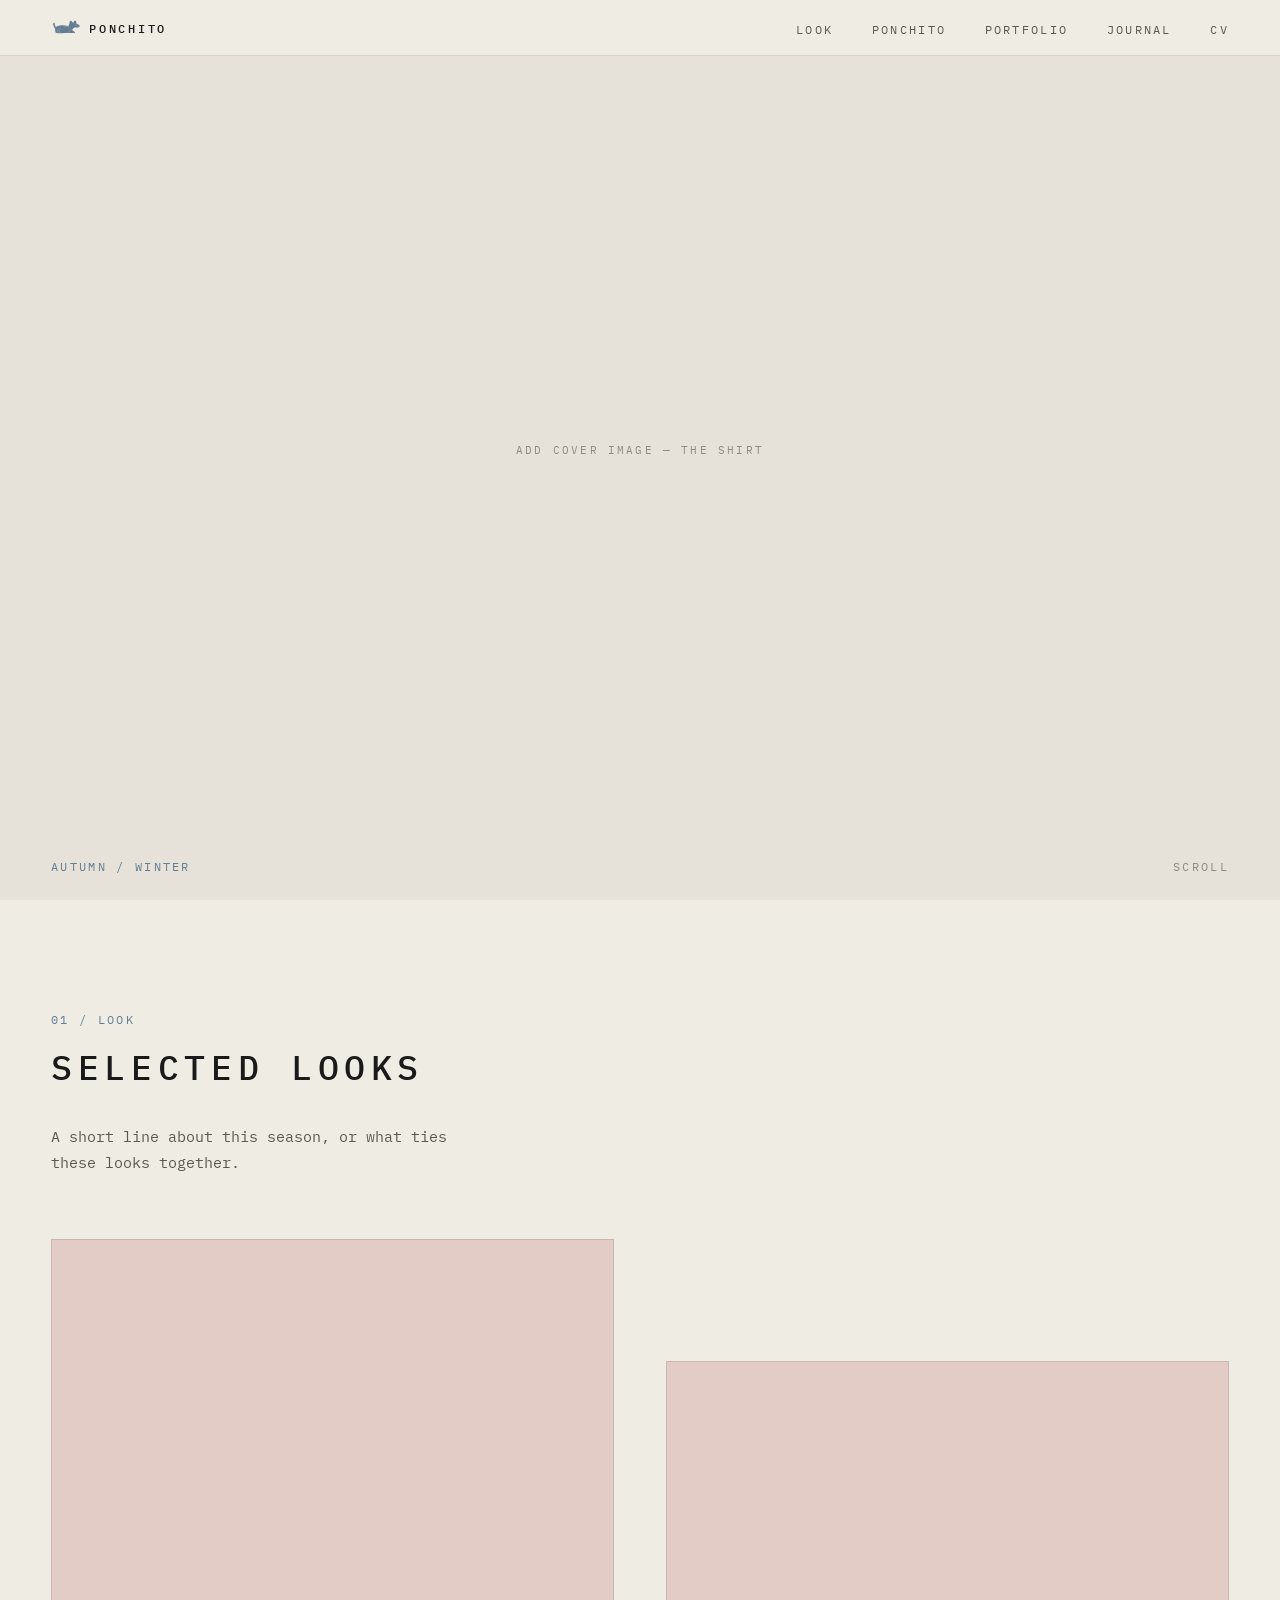
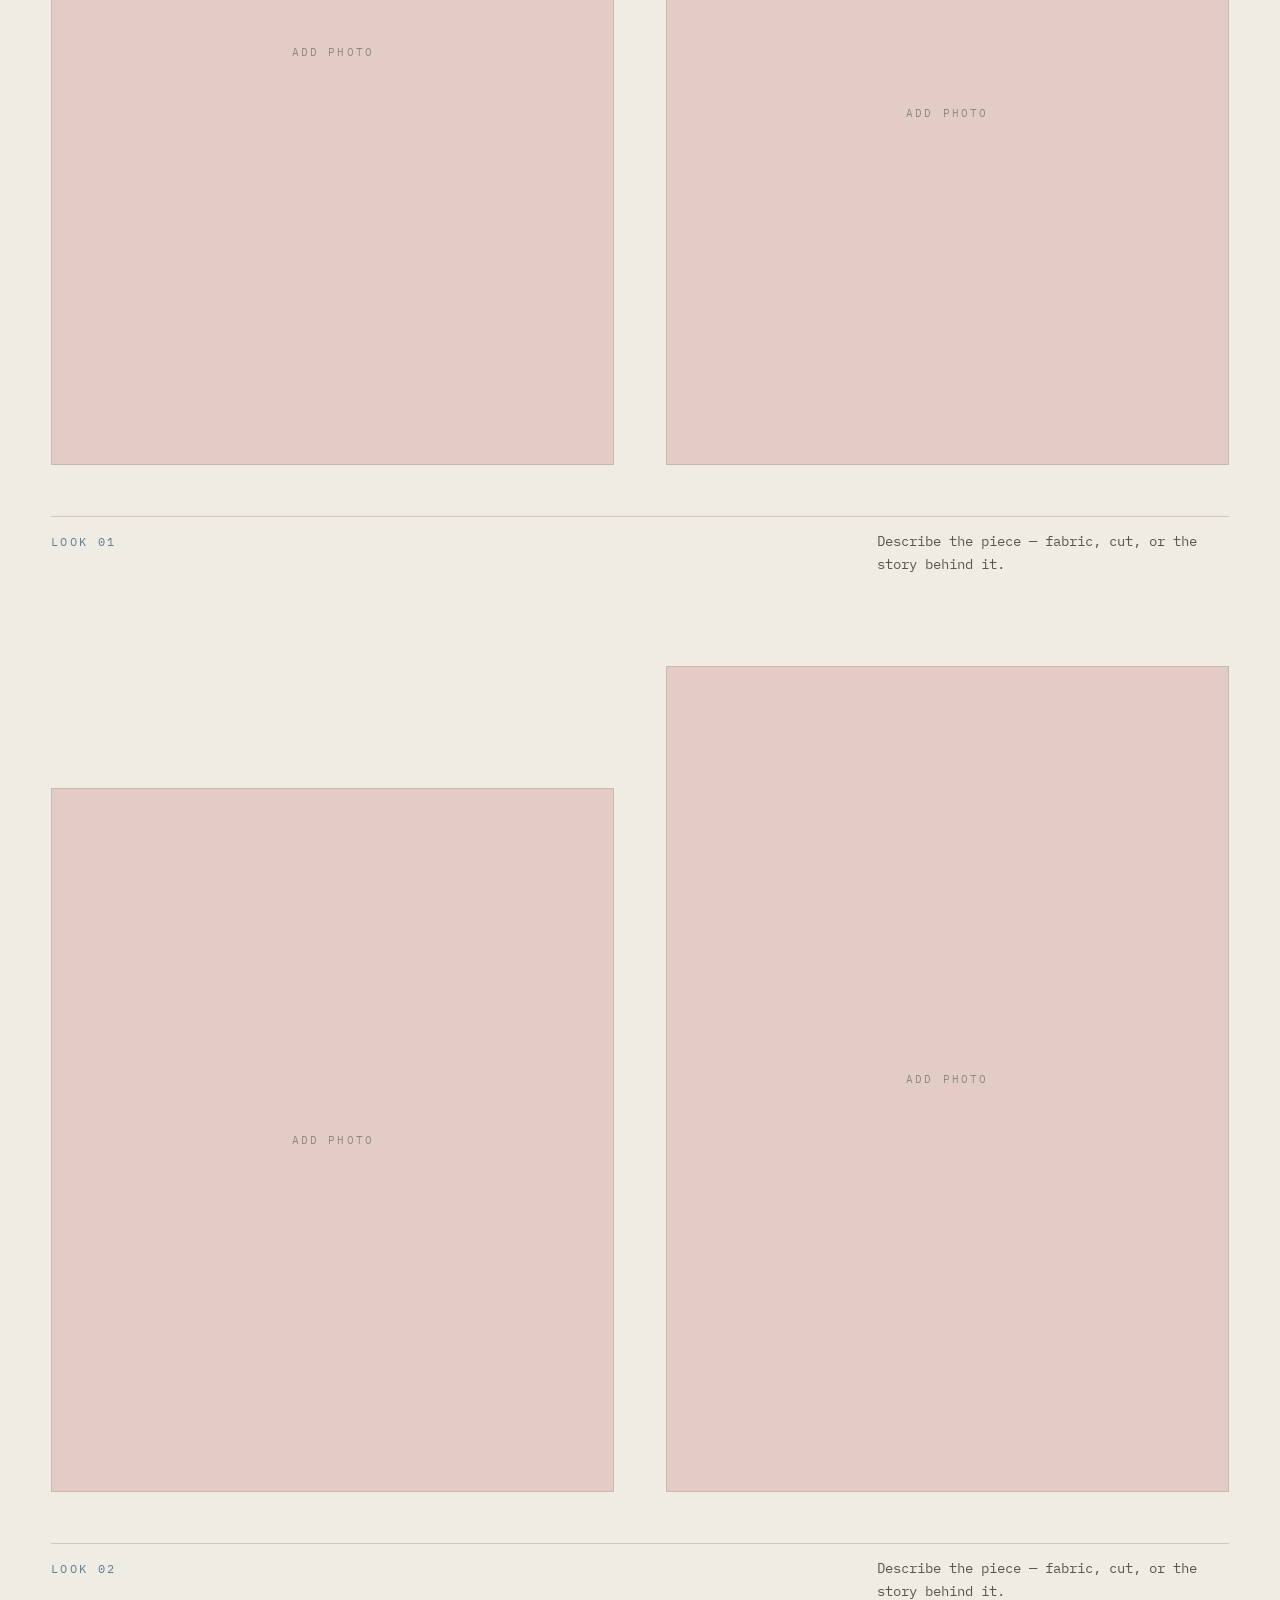
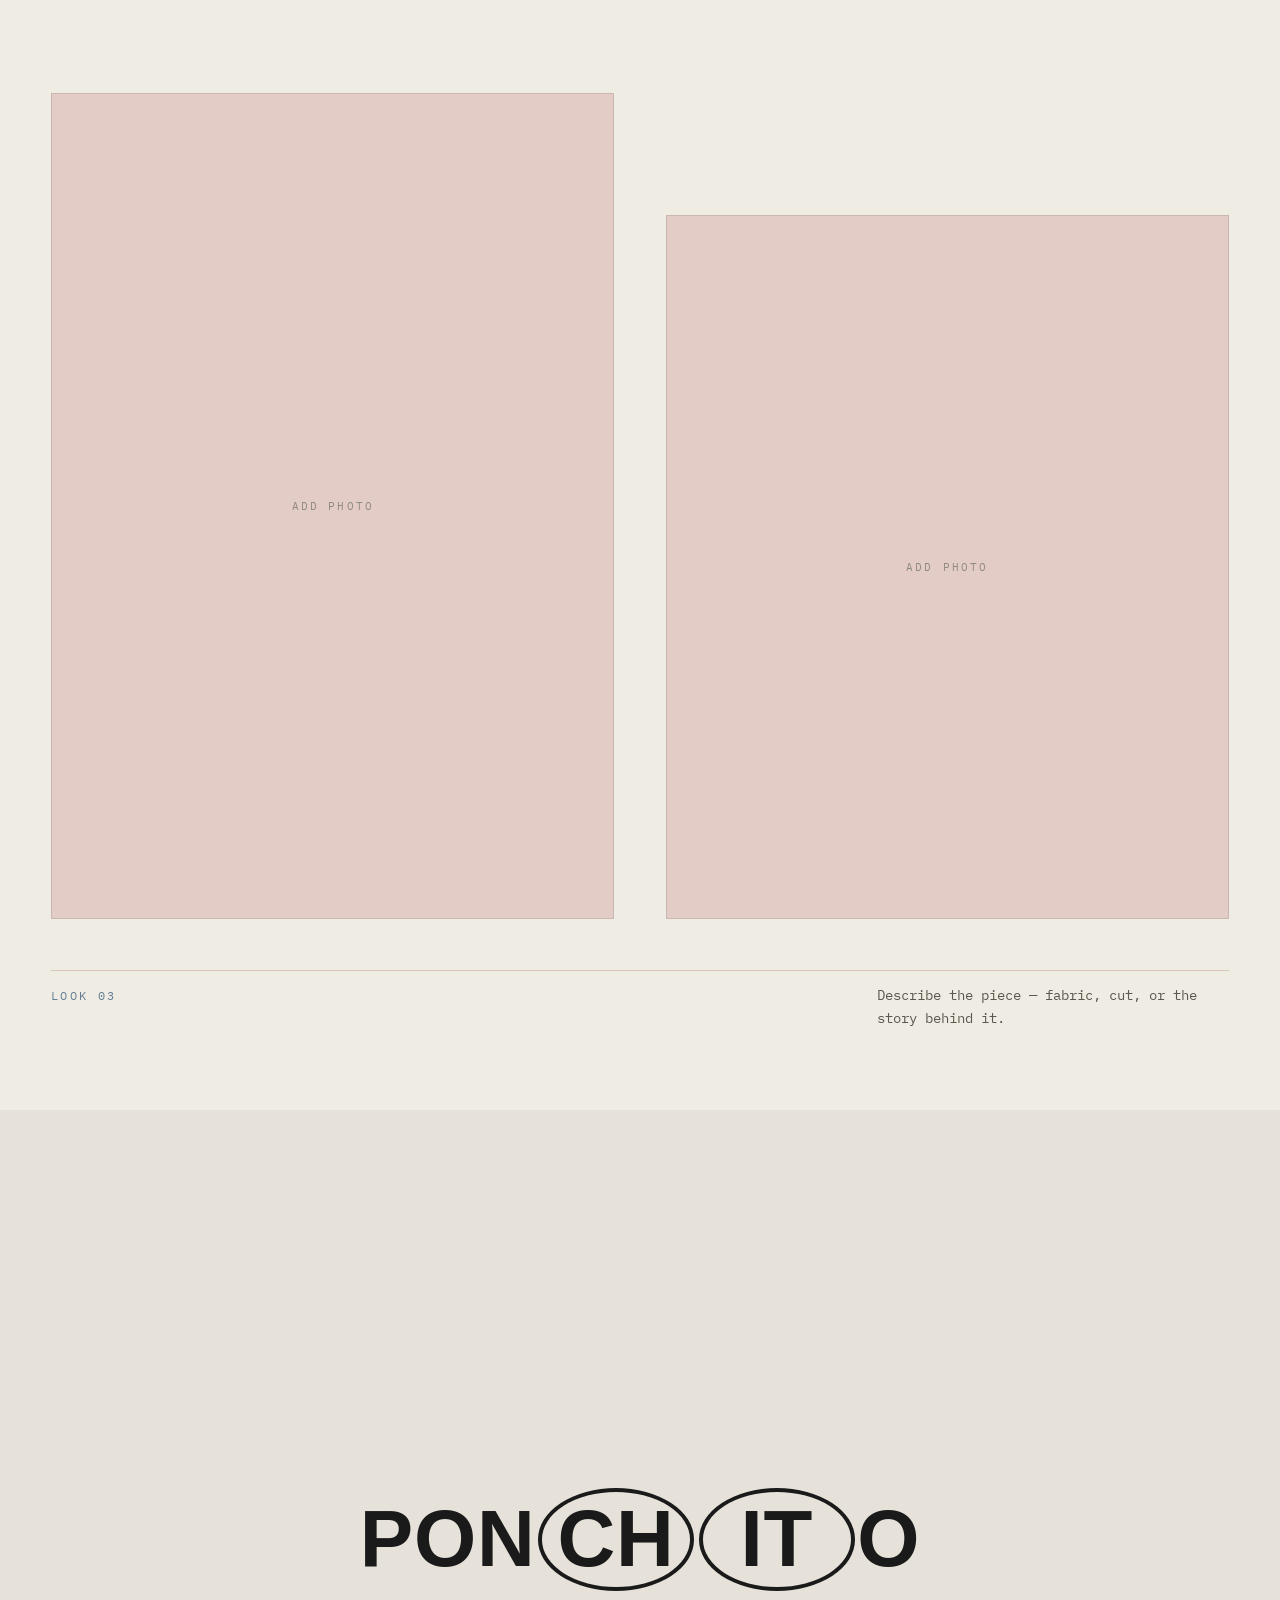
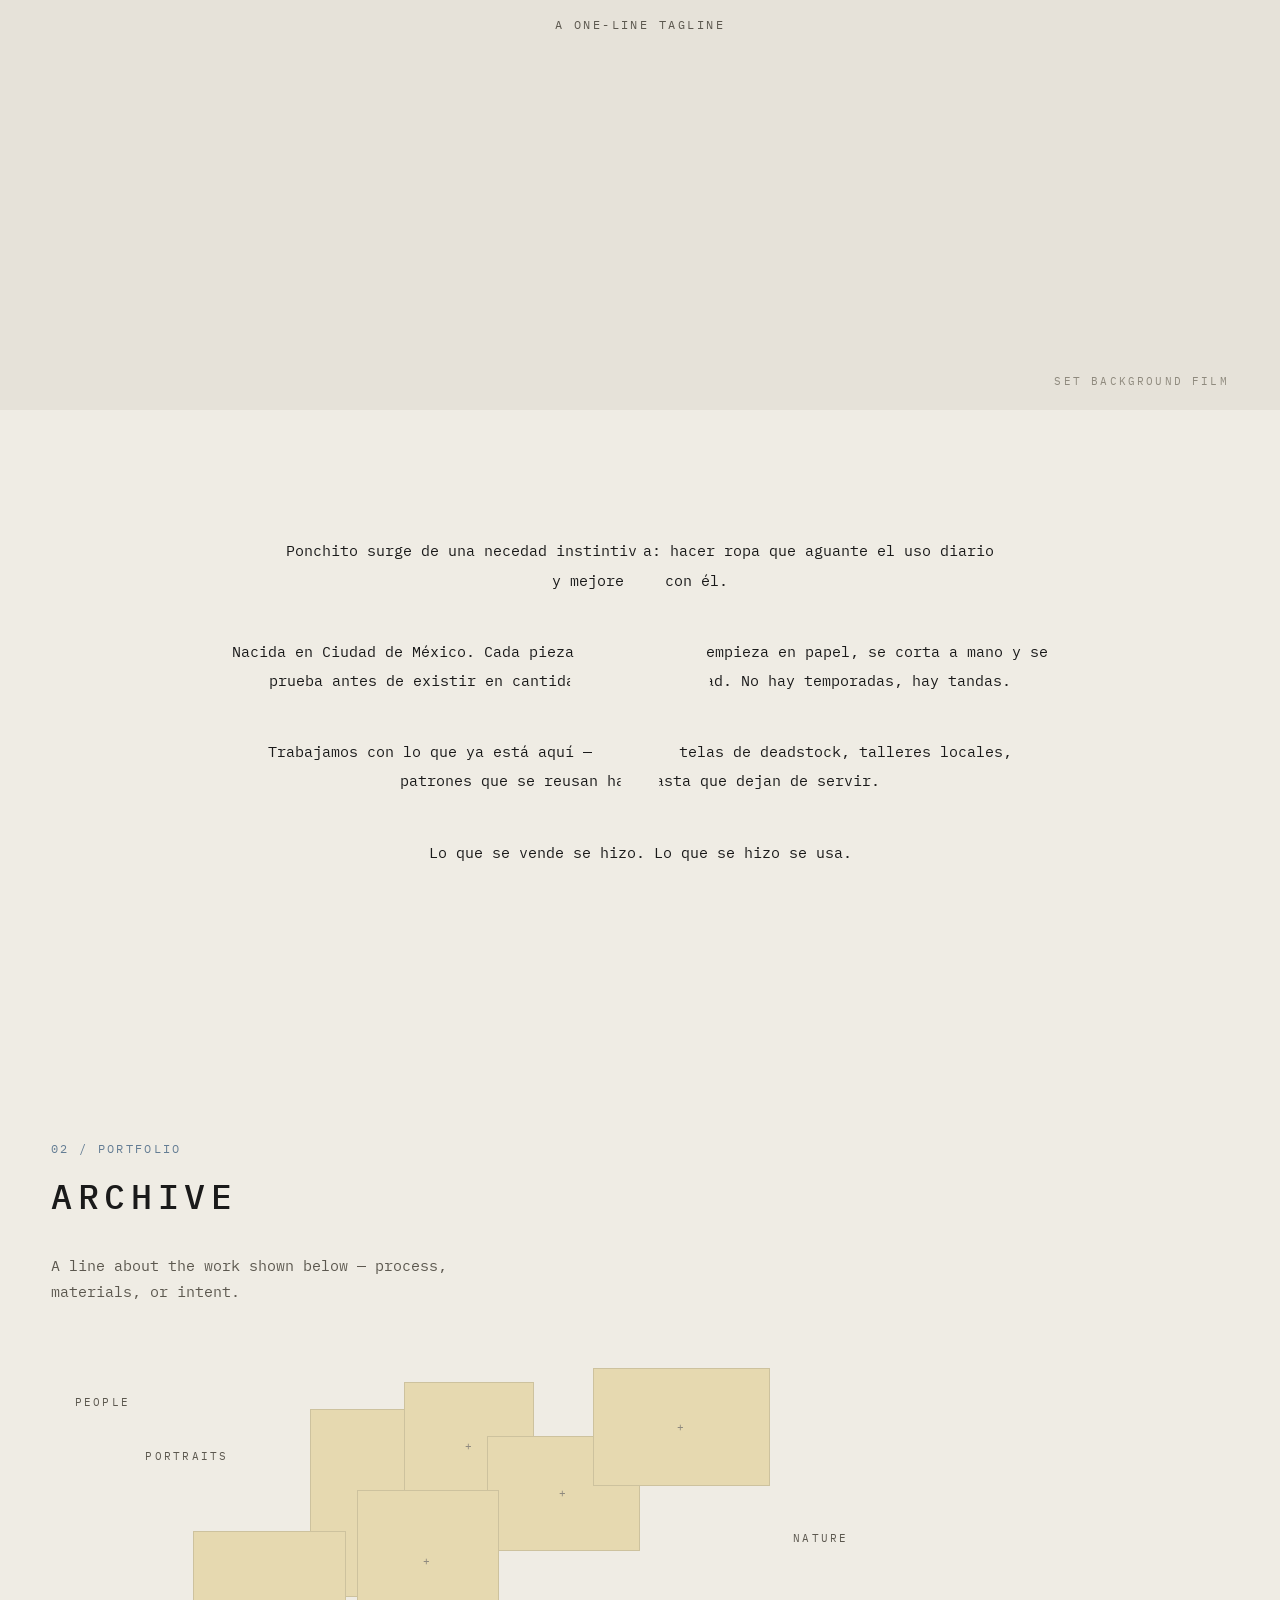
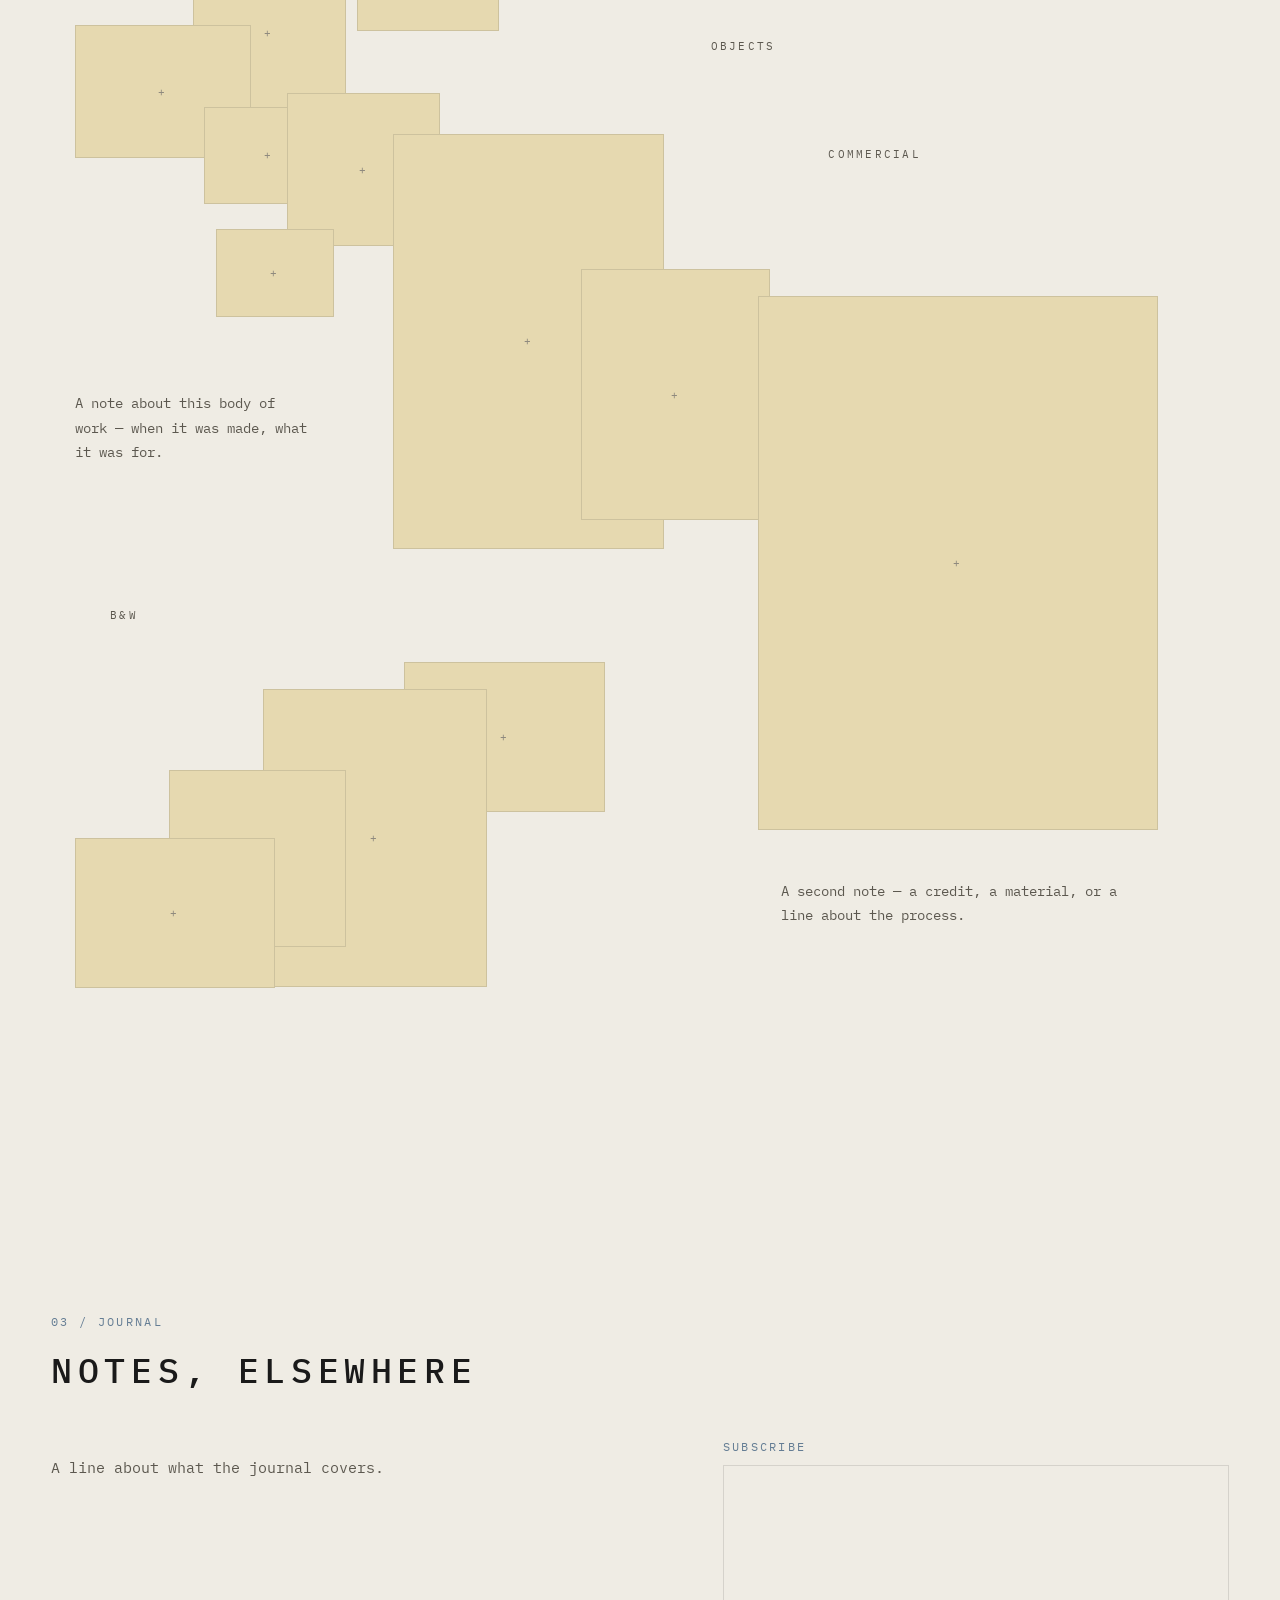
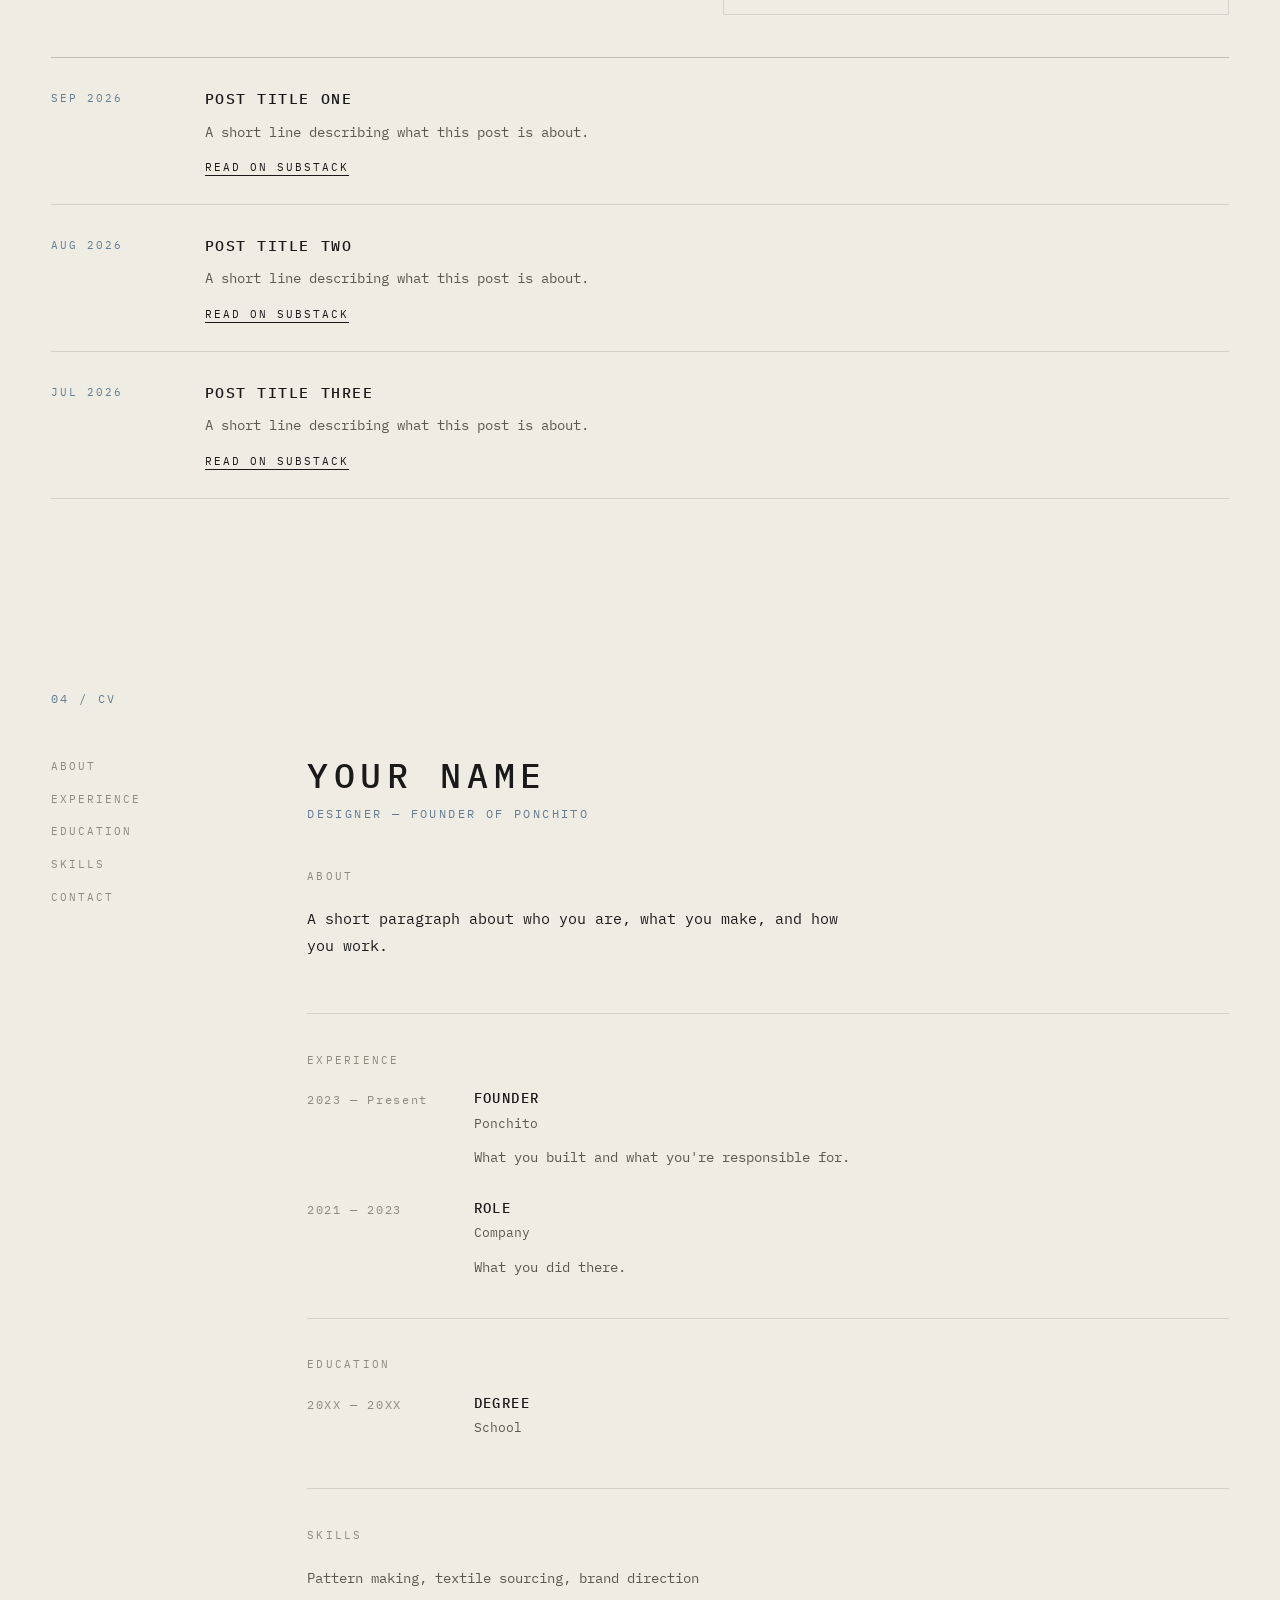
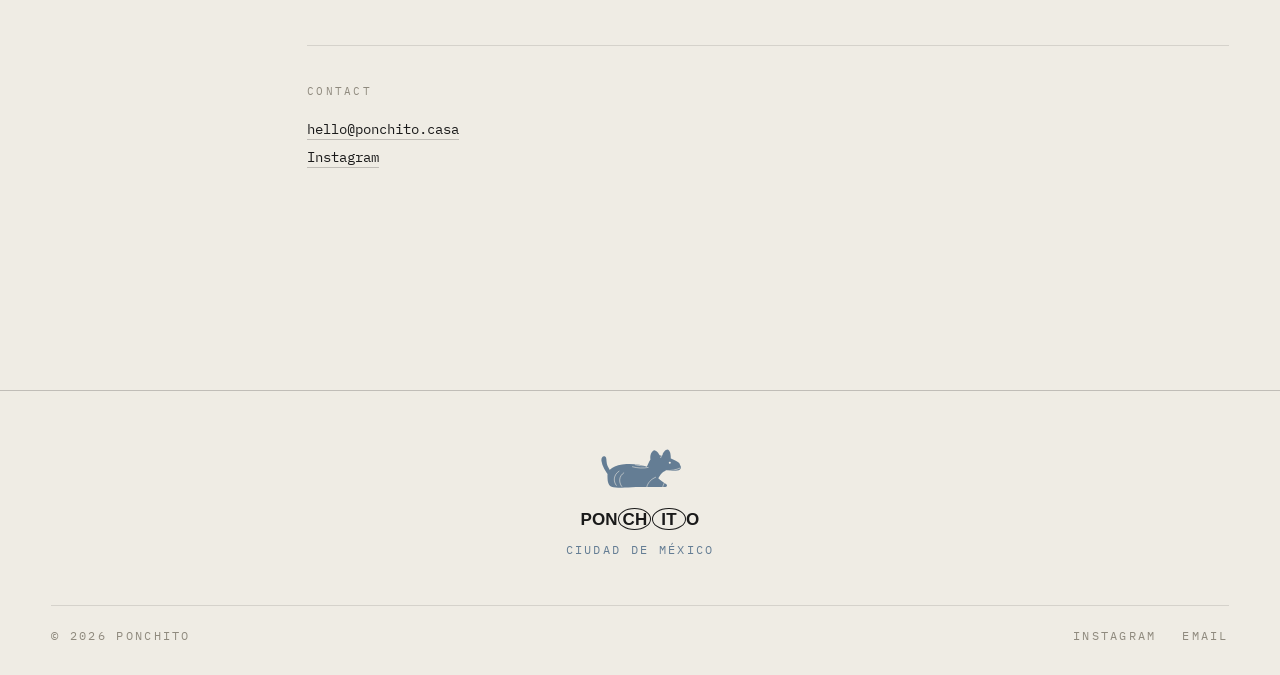
==== index.html @ 51a7e470 "Add files via upload" ====
<!DOCTYPE html>
<html lang="en">
<head>
<meta charset="UTF-8">
<meta name="viewport" content="width=device-width, initial-scale=1.0">
<title>Ponchito — Your Name</title>
<meta name="description" content="Ponchito — fashion, portfolio and journal.">
<link rel="preconnect" href="https://fonts.googleapis.com">
<link rel="preconnect" href="https://fonts.gstatic.com" crossorigin>
<link href="https://fonts.googleapis.com/css2?family=IBM+Plex+Mono:wght@300;400;500&display=swap" rel="stylesheet">

<style>
  /* ============ TOKENS ============ */
  :root{
    --paper:#efece4;          /* off-white card stock */
    --ink:#1a1a1a;            /* letterpress black */
    --ink-mid:#5c584f;
    --ink-faint:#8f8a7e;
    --blue:#647d94;           /* greyish pale blue — carries all small type */
    --pink:#e3ccc6;           /* pale pink accent */
    --yellow:#e6d9b0;         /* pale yellow accent */
    --rule:rgba(26,26,26,0.22);
    --rule-faint:rgba(26,26,26,0.12);
    --gutter:clamp(1.25rem,4vw,3.5rem);
  }

  *{box-sizing:border-box;}
  html{scroll-behavior:smooth;}
  body{
    margin:0;
    background:var(--paper);
    color:var(--ink);
    font-family:"IBM Plex Mono",ui-monospace,"Courier New",monospace;
    font-weight:400;
    -webkit-font-smoothing:antialiased;
  }
  img{max-width:100%;display:block;}
  a{color:inherit;text-decoration:none;}
  button{font-family:inherit;font-size:inherit;background:none;border:none;color:inherit;cursor:pointer;padding:0;}
  input,iframe{font-family:inherit;}
  ::selection{background:var(--ink);color:var(--paper);}
  :focus-visible{outline:1px solid var(--blue);outline-offset:3px;}

  /* ============ TYPE ============
     Modelled on the letterpress card: uppercase, wide-tracked,
     even stroke. Body copy drops the tracking to stay readable. */
  .display-xl{
    font-size:clamp(2rem,7.5vw,5.5rem);
    font-weight:500;
    line-height:1.05;
    letter-spacing:0.14em;
    text-transform:uppercase;
    margin:0;
  }
  .display-md{
    font-size:clamp(1.35rem,3.2vw,2.2rem);
    font-weight:500;
    line-height:1.2;
    letter-spacing:0.16em;
    text-transform:uppercase;
    margin:0;
  }
  .lede{
    font-size:0.95rem;
    font-weight:400;
    line-height:1.75;
    color:var(--ink-mid);
    max-width:46ch;
  }
  .body-copy{
    font-size:0.95rem;
    font-weight:400;
    line-height:1.8;
    max-width:62ch;
  }
  .meta{
    font-size:0.72rem;
    font-weight:400;
    letter-spacing:0.2em;
    text-transform:uppercase;
    color:var(--blue);
  }
  .meta-ink{color:var(--ink-faint);}

  /* ============ SHELLS ============ */
  .wrap{padding:0 var(--gutter);}
  .section-head{
    padding:7rem 0 3rem;
    display:flex;
    flex-direction:column;
    gap:1.2rem;
  }
  .rule{height:1px;background:var(--rule);border:none;margin:0;}

  /* ============ NAV ============ */
  .nav{
    position:fixed;top:0;left:0;right:0;z-index:60;
    display:flex;align-items:center;justify-content:space-between;
    padding:1.1rem var(--gutter);
    background:var(--paper);
    border-bottom:1px solid var(--rule-faint);
  }
  .nav-mark{
    display:flex;align-items:center;gap:0.5rem;
    font-size:0.78rem;letter-spacing:0.22em;text-transform:uppercase;font-weight:500;
  }
  .nav-dog{
    width:30px;height:17px;
    color:var(--blue);
    flex:none;
  }
  .nav-links{
    display:flex;gap:clamp(1rem,3vw,2.6rem);
    list-style:none;margin:0;padding:0;
  }
  .nav-links a{
    font-size:0.72rem;letter-spacing:0.2em;text-transform:uppercase;color:var(--ink-mid);
  }
  .nav-links a:hover{color:var(--ink);}
  .nav-toggle{display:none;font-size:0.72rem;letter-spacing:0.2em;text-transform:uppercase;}

  @media (max-width:760px){
    .nav-links{
      position:fixed;inset:0;
      background:var(--paper);
      flex-direction:column;justify-content:center;align-items:flex-start;
      padding:0 var(--gutter);gap:1.8rem;
      display:none;
    }
    .nav-links.is-open{display:flex;}
    .nav-links a{font-size:1rem;}
    .nav-toggle{display:inline-block;position:relative;z-index:70;}
  }

  /* ============ UPLOAD SLOT ============ */
  .upload-slot{
    position:relative;
    background:#e6e2d9;
    background-size:cover;background-position:center;
    display:flex;align-items:center;justify-content:center;
    cursor:pointer;overflow:hidden;
    border:1px solid var(--rule-faint);
  }
  .upload-slot.has-image .upload-hint{display:none;}
  .upload-slot.has-image{border-color:transparent;}
  .upload-hint{
    font-size:0.68rem;letter-spacing:0.2em;text-transform:uppercase;
    color:var(--ink-faint);text-align:center;padding:1rem;
  }
  .upload-slot input[type=file]{display:none;}

  /* each section carries its own tint, so the page has colour
     before any photo is in, and keeps it in the rules after */
  .hero .upload-slot{background-color:#dde3e8;}
  #look .upload-slot{background-color:var(--pink);}
  #portfolio .upload-slot{background-color:var(--yellow);}
  #look .look-caption{border-top-color:#d8c3bd;}
  #ponchito{background-color:#dde3e8;}
  ::selection{background:var(--yellow);color:var(--ink);}

  /* ============ HERO ============ */
  .hero{
    height:100vh;min-height:540px;
    display:flex;align-items:flex-end;
    position:relative;
  }
  .hero .upload-slot{position:absolute;inset:0;border:none;background:#e6e2d9;}
  .hero-foot{
    position:relative;z-index:2;width:100%;
    display:flex;justify-content:space-between;align-items:baseline;
    padding:0 var(--gutter) 1.6rem;
  }

  /* ============ LOOK ============ */
  .look-list{display:flex;flex-direction:column;gap:clamp(3.5rem,7vw,6rem);}
  .look-row{display:grid;grid-template-columns:1fr 1fr;gap:var(--gutter);align-items:end;}
  .look-photo{aspect-ratio:4/5;}
  .look-photo.is-tall{aspect-ratio:3/4.4;}
  .look-caption{
    grid-column:1 / -1;
    display:flex;justify-content:space-between;align-items:baseline;gap:2rem;
    border-top:1px solid var(--rule);
    padding-top:0.8rem;
  }
  .look-caption .cap-text{
    font-size:0.85rem;color:var(--ink-mid);outline:none;max-width:44ch;line-height:1.7;
  }
  .look-caption .cap-text:focus{color:var(--ink);}
  @media (max-width:760px){ .look-row{grid-template-columns:1fr;} }

  /* ============ PONCHITO ============ */
  #ponchito{
    height:100vh;min-height:540px;
    display:flex;flex-direction:column;align-items:center;justify-content:center;
    overflow:hidden;position:relative;
    background:#e6e2d9;
  }
  .film{position:absolute;inset:0;}
  .film video{width:100%;height:100%;object-fit:cover;}

  /* Logo: both ovals share one fixed width so CH and IT match exactly. */
  .brand-mark{
    position:relative;z-index:2;
    display:flex;align-items:center;justify-content:center;
    color:var(--ink);
    font-family:"Helvetica Neue",Arial,sans-serif;
    font-weight:700;
    font-size:clamp(1.9rem,8vw,5rem);
    line-height:1;
  }
  .brand-mark .word{letter-spacing:0.01em;}
  .brand-mark .ring{
    width:1.95em;
    height:1.28em;
    border:0.055em solid currentColor;
    border-radius:50%;
    display:inline-flex;
    align-items:center;
    justify-content:center;
    margin:0 0.03em;
    letter-spacing:0.01em;
  }
  .brand-mark.on-film{color:#fff;}
  .brand-tagline{
    position:relative;z-index:2;margin-top:1.6rem;text-align:center;
  }
  .brand-tagline p{
    margin:0;font-size:0.78rem;letter-spacing:0.2em;text-transform:uppercase;
    color:var(--ink-mid);outline:none;
  }
  .brand-tagline.on-film p{color:rgba(255,255,255,0.85);}
  .film-upload{
    position:absolute;bottom:1.4rem;right:var(--gutter);z-index:3;
    font-size:0.68rem;letter-spacing:0.2em;text-transform:uppercase;
    color:var(--ink-faint);cursor:pointer;
  }
  .film-upload.on-film{color:rgba(255,255,255,0.8);}
  .film-upload:hover{color:var(--ink);}
  .film-upload.on-film:hover{color:#fff;}
  .film-upload input{display:none;}

  /* ============ MANIFESTO + FIXED MARK ============ */
  .manifesto{
    padding:clamp(6rem,14vh,10rem) var(--gutter) clamp(8rem,18vh,14rem);
  }
  .manifesto-inner{
    max-width:44rem;
    margin:0 auto;
    text-align:center;
  }
  .manifesto-inner p{
    font-size:clamp(0.9rem,1.15vw,1rem);
    line-height:2;
    color:var(--ink);
    margin:0 0 2.6rem;
  }
  .manifesto-inner p:last-child{margin-bottom:0;}

  /* each line becomes two clipped copies that slide apart */
  .sline{
    display:block;
    position:relative;
    width:100%;
  }
  .sline-half{
    position:absolute;
    left:0;right:0;top:0;
    white-space:pre;
    text-align:center;
    will-change:transform;
  }
  .sline-half.l{clip-path:inset(0 50% 0 0);}
  .sline-half.r{clip-path:inset(0 0 0 50%);}

  .mark-fixed{
    position:fixed;
    top:4.6rem;
    left:50%;
    transform:translateX(-50%);
    z-index:40;
    display:none;
    pointer-events:none;
  }
  .mark-fixed.is-on{display:block;}
  .mini-mark{
    font-size:15px;
    color:var(--blue);          /* switch to var(--ink) for a black mark */
  }
  .mini-mark .ring{border-width:0.085em;}

  @media (prefers-reduced-motion:reduce){
    .sline-half{transform:none !important;}
  }
  @media (max-width:760px){
    .mark-fixed{top:3.6rem;}
    .mini-mark{font-size:12px;}
  }

  /* ============ PORTFOLIO — scatter ============ */
  .scatter{
    position:relative;
    width:100%;
    aspect-ratio:1 / 1.15;
  }
  .scatter-tile{
    position:absolute;
    transform-origin:center center;
    transition:transform .22s ease;
  }
  .scatter-tile:hover{ transform:scale(1.09); }
  .scatter-tile.is-front{ border-color:transparent; }

  .scatter-text{
    position:absolute;
    outline:none;
    cursor:text;
  }
  .scatter-text.label{
    font-size:0.7rem;letter-spacing:0.2em;text-transform:uppercase;color:var(--ink-mid);
  }
  .scatter-text.note{
    font-size:0.85rem;line-height:1.8;color:var(--ink-mid);
  }
  .scatter-text:focus{color:var(--ink);}

  @media (prefers-reduced-motion:reduce){
    .scatter-tile{transition:none;}
    .scatter-tile:hover{transform:none;}
  }

  @media (max-width:760px){
    .scatter{aspect-ratio:auto;display:grid;grid-template-columns:1fr 1fr;gap:0.8rem;}
    .scatter-tile{
      position:static !important;
      left:auto !important;top:auto !important;
      width:auto !important;
      transform:none !important;
    }
    .scatter-text{
      position:static !important;
      left:auto !important;top:auto !important;
      width:auto !important;
      grid-column:1 / -1;
      padding:0.6rem 0;
    }
  }

  /* ============ JOURNAL ============ */
  .journal-head{
    display:grid;grid-template-columns:1.2fr 1fr;gap:clamp(2rem,5vw,4rem);
    align-items:start;
    border-bottom:1px solid var(--rule);padding-bottom:2.4rem;margin-bottom:0;
  }
  .substack-embed-wrap iframe{
    width:100%;height:150px;border:1px solid var(--rule-faint);background:var(--paper);
  }
  .post-list{display:flex;flex-direction:column;}
  .post-row{
    display:grid;grid-template-columns:8rem 1fr;gap:1.6rem;
    padding:1.8rem 0;border-bottom:1px solid var(--rule-faint);
  }
  .post-row .date{font-size:0.7rem;letter-spacing:0.18em;text-transform:uppercase;color:var(--blue);padding-top:0.25rem;}
  .post-row h3{
    margin:0 0 0.6rem;font-size:0.95rem;font-weight:500;
    letter-spacing:0.1em;text-transform:uppercase;line-height:1.5;
  }
  .post-row p{margin:0 0 0.7rem;color:var(--ink-mid);font-size:0.88rem;line-height:1.75;max-width:52ch;}
  .post-row a.read{font-size:0.7rem;letter-spacing:0.18em;text-transform:uppercase;border-bottom:1px solid var(--ink);padding-bottom:1px;}
  @media (max-width:700px){
    .journal-head{grid-template-columns:1fr;}
    .post-row{grid-template-columns:1fr;}
  }

  /* ============ CV ============ */
  .cv-shell{display:grid;grid-template-columns:12rem 1fr;gap:clamp(2rem,5vw,4.5rem);}
  .cv-nav{list-style:none;margin:0;padding:0;position:sticky;top:5.5rem;align-self:start;}
  .cv-nav li + li{margin-top:0.8rem;}
  .cv-nav a{font-size:0.7rem;letter-spacing:0.18em;text-transform:uppercase;color:var(--ink-faint);}
  .cv-nav a:hover{color:var(--ink);}
  .cv-name{margin:0 0 0.6rem;}
  .cv-role{
    margin:0 0 3rem;font-size:0.75rem;letter-spacing:0.2em;text-transform:uppercase;color:var(--blue);
  }
  .cv-block{padding:2.4rem 0;border-top:1px solid var(--rule-faint);}
  .cv-block:first-of-type{border-top:none;padding-top:0;}
  .cv-block > h3{
    font-size:0.7rem;letter-spacing:0.2em;text-transform:uppercase;
    color:var(--ink-faint);margin:0 0 1.4rem;font-weight:400;
  }
  .cv-entry{display:grid;grid-template-columns:9rem 1fr;gap:1.4rem;margin-bottom:1.8rem;}
  .cv-entry:last-child{margin-bottom:0;}
  .cv-entry .when{font-size:0.72rem;letter-spacing:0.14em;color:var(--ink-faint);padding-top:0.2rem;}
  .cv-entry .what h4{
    margin:0 0 0.35rem;font-size:0.88rem;font-weight:500;letter-spacing:0.1em;text-transform:uppercase;
  }
  .cv-entry .what .org{font-size:0.82rem;color:var(--ink-mid);margin:0 0 0.6rem;}
  .cv-entry .what p{margin:0;font-size:0.88rem;line-height:1.75;color:var(--ink-mid);max-width:52ch;}
  .cv-skills{font-size:0.88rem;line-height:2;color:var(--ink-mid);outline:none;max-width:52ch;}
  .cv-contact .row{margin:0 0 0.6rem;font-size:0.85rem;}
  .cv-contact a{border-bottom:1px solid var(--rule);padding-bottom:1px;}
  .cv-contact a:hover{border-color:var(--ink);}
  @media (max-width:700px){
    .cv-shell{grid-template-columns:1fr;}
    .cv-nav{position:static;display:flex;gap:1.4rem;flex-wrap:wrap;margin-bottom:2.4rem;}
    .cv-entry{grid-template-columns:1fr;gap:0.5rem;}
  }

  [contenteditable]:empty:before{content:attr(data-placeholder);color:var(--ink-faint);}

  /* ============ FOOTER ============ */
  footer{
    margin-top:6rem;
    padding:0 var(--gutter) 2rem;
    border-top:1px solid var(--rule);
  }
  .crest{
    display:flex;
    flex-direction:column;
    align-items:center;
    gap:0.75rem;
    padding:3.4rem 0 3rem;
  }
  .crest-dog{
    width:88px;
    height:51px;
    color:var(--blue);
  }
  .crest-mark{
    font-size:17px;
    color:var(--ink);
  }
  .crest-mark .ring{border-width:0.08em;}
  .footer-row{
    display:flex;justify-content:space-between;align-items:baseline;
    gap:1rem;flex-wrap:wrap;
    border-top:1px solid var(--rule-faint);
    padding-top:1.4rem;
  }
  footer .socials{display:flex;gap:1.6rem;}

  .section-pad{padding-bottom:5rem;}
</style>
</head>
<body>

<!-- dog mark, defined once and reused top and bottom -->
<svg width="0" height="0" style="position:absolute" aria-hidden="true">
  <symbol id="dogmark" viewBox="0 0 260 150">
    <path fill="currentColor" d="M40 92 C28 78 18 62 16 46 C15 37 21 31 27 34 C32 37 30 45 32 54 C35 67 45 80 54 88 Z"/>
    <path fill="currentColor" d="M161 43 C158 29 165 16 173 15 C181 17 188 28 191 37 Z"/>
    <path fill="currentColor" d="M194 35 C197 23 204 13 212 13 C219 16 221 27 221 40 Z"/>
    <path fill="currentColor" d="M34 96 C31 72 54 58 90 56 C114 55 136 58 150 64 C154 57 156 50 160 44 C166 36 174 32 186 31 C198 30 208 32 217 37 C230 43 240 47 246 53 L251 65 C251 71 247 75 240 75 C228 77 216 76 207 75 C201 77 195 81 191 87 C188 91 186 95 184 98 C190 104 199 110 207 115 C212 119 210 124 203 124 L118 124 C88 126 58 127 46 123 C37 120 34 109 34 96 Z"/>
    <g stroke="var(--paper)" stroke-width="1.7" fill="none" stroke-linecap="round">
      <path d="M60 119 C50 107 52 87 68 77"/>
      <path d="M76 122 C66 109 68 91 82 82"/>
      <path d="M150 124 C153 111 162 101 176 95"/>
      <path d="M248 68 C237 73 222 76 207 75"/>
      <path d="M108 64 C122 68 140 69 154 66"/>
      <path d="M116 58 C128 61 140 62 150 60"/>
      <path d="M197 124 C199 115 203 109 208 105"/>
      <path d="M191 37 C193 33 194 31 195 28"/>
    </g>
    <circle cx="218" cy="52" r="3" fill="var(--paper)"/>
  </symbol>
</svg>

<!-- NAV -->
<nav class="nav" id="siteNav">
  <a href="#top" class="nav-mark">
    <svg class="nav-dog" aria-hidden="true"><use href="#dogmark"/></svg>
    <span>Ponchito</span>
  </a>
  <button class="nav-toggle" id="navToggle" aria-expanded="false" aria-controls="navLinks">Menu</button>
  <ul class="nav-links" id="navLinks">
    <li><a href="#look">Look</a></li>
    <li><a href="#ponchito">Ponchito</a></li>
    <li><a href="#portfolio">Portfolio</a></li>
    <li><a href="#journal">Journal</a></li>
    <li><a href="#cv">CV</a></li>
  </ul>
</nav>

<!-- HERO -->
<section class="hero" id="top">
  <div class="upload-slot" data-upload="image">
    <span class="upload-hint">Add cover image — the shirt</span>
    <input type="file" accept="image/*">
  </div>
  <div class="hero-foot">
    <span class="meta">Autumn / Winter</span>
    <span class="meta meta-ink">Scroll</span>
  </div>
</section>

<!-- LOOK -->
<section id="look" class="section-pad">
  <div class="wrap">
    <div class="section-head">
      <span class="meta">01 / Look</span>
      <h2 class="display-md">Selected looks</h2>
      <p class="lede" contenteditable="true" data-placeholder="A short line about this season, or what ties these looks together.">A short line about this season, or what ties these looks together.</p>
    </div>

    <div class="look-list">
      <div class="look-row">
        <div class="upload-slot look-photo is-tall" data-upload="image"><span class="upload-hint">Add photo</span><input type="file" accept="image/*"></div>
        <div class="upload-slot look-photo" data-upload="image"><span class="upload-hint">Add photo</span><input type="file" accept="image/*"></div>
        <div class="look-caption">
          <span class="meta">Look 01</span>
          <span class="cap-text" contenteditable="true" data-placeholder="Describe the piece — fabric, cut, or the story behind it.">Describe the piece — fabric, cut, or the story behind it.</span>
        </div>
      </div>

      <div class="look-row">
        <div class="upload-slot look-photo" data-upload="image"><span class="upload-hint">Add photo</span><input type="file" accept="image/*"></div>
        <div class="upload-slot look-photo is-tall" data-upload="image"><span class="upload-hint">Add photo</span><input type="file" accept="image/*"></div>
        <div class="look-caption">
          <span class="meta">Look 02</span>
          <span class="cap-text" contenteditable="true" data-placeholder="Describe the piece — fabric, cut, or the story behind it.">Describe the piece — fabric, cut, or the story behind it.</span>
        </div>
      </div>

      <div class="look-row">
        <div class="upload-slot look-photo is-tall" data-upload="image"><span class="upload-hint">Add photo</span><input type="file" accept="image/*"></div>
        <div class="upload-slot look-photo" data-upload="image"><span class="upload-hint">Add photo</span><input type="file" accept="image/*"></div>
        <div class="look-caption">
          <span class="meta">Look 03</span>
          <span class="cap-text" contenteditable="true" data-placeholder="Describe the piece — fabric, cut, or the story behind it.">Describe the piece — fabric, cut, or the story behind it.</span>
        </div>
      </div>
    </div>
  </div>
</section>

<!-- PONCHITO -->
<section id="ponchito">
  <div class="film"><video id="brandVideo" muted loop playsinline></video></div>

  <div class="brand-mark" id="brandMark" aria-label="Ponchito">
    <span class="word">PON</span><span class="ring">CH</span><span class="ring">IT</span><span class="word">O</span>
  </div>
  <div class="brand-tagline" id="brandTagline">
    <p contenteditable="true" data-placeholder="A one-line tagline">A one-line tagline</p>
  </div>

  <label class="film-upload" id="filmUpload">
    Set background film
    <input type="file" accept="video/*" id="videoInput">
  </label>
</section>

<!-- MANIFESTO — fixed mark, lines part around it on scroll -->
<section class="manifesto" id="manifesto">
  <div class="manifesto-inner" id="manifestoText">
    <p>Ponchito surge de una necedad instintiva: hacer ropa que aguante el uso diario y mejore con él.</p>
    <p>Nacida en Ciudad de México. Cada pieza empieza en papel, se corta a mano y se prueba antes de existir en cantidad. No hay temporadas, hay tandas.</p>
    <p>Trabajamos con lo que ya está aquí — telas de deadstock, talleres locales, patrones que se reusan hasta que dejan de servir.</p>
    <p>Lo que se vende se hizo. Lo que se hizo se usa.</p>
  </div>
</section>

<div class="mark-fixed" id="markFixed" aria-hidden="true">
  <span class="brand-mark mini-mark">
    <span class="word">PON</span><span class="ring">CH</span><span class="ring">IT</span><span class="word">O</span>
  </span>
</div>

<!-- PORTFOLIO -->
<section id="portfolio" class="section-pad">
  <div class="wrap">
    <div class="section-head">
      <span class="meta">02 / Portfolio</span>
      <h2 class="display-md">Archive</h2>
      <p class="lede" contenteditable="true" data-placeholder="A line about the work shown below — process, materials, or intent.">A line about the work shown below — process, materials, or intent.</p>
    </div>

    <!-- Positions are set inline (left / top / width / aspect-ratio) so they're
         easy to nudge. Everything is a % of the container, so it scales. -->
    <div class="scatter">

      <div class="upload-slot scatter-tile" data-upload="image" style="left:22%;top:3%;width:12%;aspect-ratio:3/4;"><span class="upload-hint">+</span><input type="file" accept="image/*"></div>
      <div class="upload-slot scatter-tile" data-upload="image" style="left:30%;top:1%;width:11%;aspect-ratio:1/1;"><span class="upload-hint">+</span><input type="file" accept="image/*"></div>
      <div class="upload-slot scatter-tile" data-upload="image" style="left:37%;top:5%;width:13%;aspect-ratio:4/3;"><span class="upload-hint">+</span><input type="file" accept="image/*"></div>
      <div class="upload-slot scatter-tile" data-upload="image" style="left:46%;top:0%;width:15%;aspect-ratio:3/2;"><span class="upload-hint">+</span><input type="file" accept="image/*"></div>
      <div class="upload-slot scatter-tile" data-upload="image" style="left:26%;top:9%;width:12%;aspect-ratio:1/1;"><span class="upload-hint">+</span><input type="file" accept="image/*"></div>
      <div class="upload-slot scatter-tile" data-upload="image" style="left:12%;top:12%;width:13%;aspect-ratio:3/4;"><span class="upload-hint">+</span><input type="file" accept="image/*"></div>
      <div class="upload-slot scatter-tile" data-upload="image" style="left:2%;top:19%;width:15%;aspect-ratio:4/3;"><span class="upload-hint">+</span><input type="file" accept="image/*"></div>
      <div class="upload-slot scatter-tile" data-upload="image" style="left:13%;top:25%;width:11%;aspect-ratio:4/3;"><span class="upload-hint">+</span><input type="file" accept="image/*"></div>
      <div class="upload-slot scatter-tile" data-upload="image" style="left:20%;top:24%;width:13%;aspect-ratio:1/1;"><span class="upload-hint">+</span><input type="file" accept="image/*"></div>
      <div class="upload-slot scatter-tile" data-upload="image" style="left:29%;top:27%;width:23%;aspect-ratio:3/4.6;"><span class="upload-hint">+</span><input type="file" accept="image/*"></div>
      <div class="upload-slot scatter-tile" data-upload="image" style="left:14%;top:34%;width:10%;aspect-ratio:4/3;"><span class="upload-hint">+</span><input type="file" accept="image/*"></div>
      <div class="upload-slot scatter-tile" data-upload="image" style="left:45%;top:37%;width:16%;aspect-ratio:3/4;"><span class="upload-hint">+</span><input type="file" accept="image/*"></div>
      <div class="upload-slot scatter-tile" data-upload="image" style="left:60%;top:39%;width:34%;aspect-ratio:3/4;"><span class="upload-hint">+</span><input type="file" accept="image/*"></div>
      <div class="upload-slot scatter-tile" data-upload="image" style="left:30%;top:66%;width:17%;aspect-ratio:4/3;"><span class="upload-hint">+</span><input type="file" accept="image/*"></div>
      <div class="upload-slot scatter-tile" data-upload="image" style="left:18%;top:68%;width:19%;aspect-ratio:3/4;"><span class="upload-hint">+</span><input type="file" accept="image/*"></div>
      <div class="upload-slot scatter-tile" data-upload="image" style="left:10%;top:74%;width:15%;aspect-ratio:1/1;"><span class="upload-hint">+</span><input type="file" accept="image/*"></div>
      <div class="upload-slot scatter-tile" data-upload="image" style="left:2%;top:79%;width:17%;aspect-ratio:4/3;"><span class="upload-hint">+</span><input type="file" accept="image/*"></div>

      <!-- floating text — click to edit -->
      <span class="scatter-text label" contenteditable="true" style="left:2%;top:2%;"  data-placeholder="People">People</span>
      <span class="scatter-text label" contenteditable="true" style="left:8%;top:6%;"  data-placeholder="Portraits">Portraits</span>
      <span class="scatter-text label" contenteditable="true" style="left:63%;top:12%;" data-placeholder="Nature">Nature</span>
      <span class="scatter-text label" contenteditable="true" style="left:56%;top:20%;" data-placeholder="Objects">Objects</span>
      <span class="scatter-text label" contenteditable="true" style="left:66%;top:28%;" data-placeholder="Commercial">Commercial</span>
      <span class="scatter-text label" contenteditable="true" style="left:5%;top:62%;"  data-placeholder="B&amp;W">B&amp;W</span>

      <p class="scatter-text note" contenteditable="true" style="left:2%;top:46%;width:20%;margin:0;" data-placeholder="A note about this body of work — when it was made, what it was for.">A note about this body of work — when it was made, what it was for.</p>
      <p class="scatter-text note" contenteditable="true" style="left:62%;top:82%;width:30%;margin:0;" data-placeholder="A second note — a credit, a material, or a line about the process.">A second note — a credit, a material, or a line about the process.</p>

    </div>
  </div>
</section>

<!-- JOURNAL -->
<section id="journal" class="section-pad">
  <div class="wrap">
    <div class="section-head">
      <span class="meta">03 / Journal</span>
      <h2 class="display-md">Notes, elsewhere</h2>
    </div>

    <div class="journal-head">
      <p class="lede" contenteditable="true" data-placeholder="A line about what the journal covers.">A line about what the journal covers.</p>
      <div class="substack-embed-wrap">
        <p class="meta" style="margin:0 0 0.7rem;">Subscribe</p>
        <iframe frameborder="0" scrolling="no" title="Substack subscribe form"></iframe>
      </div>
    </div>

    <div class="post-list" id="postList"></div>
  </div>
</section>

<!-- CV -->
<section id="cv" class="section-pad">
  <div class="wrap">
    <div class="section-head">
      <span class="meta">04 / CV</span>
    </div>

    <div class="cv-shell">
      <ul class="cv-nav">
        <li><a href="#cv-about">About</a></li>
        <li><a href="#cv-experience">Experience</a></li>
        <li><a href="#cv-education">Education</a></li>
        <li><a href="#cv-skills">Skills</a></li>
        <li><a href="#cv-contact">Contact</a></li>
      </ul>

      <div>
        <h2 class="display-md cv-name" contenteditable="true" data-placeholder="Your Name">Your Name</h2>
        <p class="cv-role" contenteditable="true" data-placeholder="Designer — founder of Ponchito">Designer — founder of Ponchito</p>

        <div class="cv-block" id="cv-about">
          <h3>About</h3>
          <p class="body-copy" contenteditable="true" data-placeholder="A short paragraph about who you are, what you make, and how you work.">A short paragraph about who you are, what you make, and how you work.</p>
        </div>

        <div class="cv-block" id="cv-experience">
          <h3>Experience</h3>
          <div class="cv-entry">
            <div class="when" contenteditable="true" data-placeholder="2023 — Present">2023 — Present</div>
            <div class="what">
              <h4 contenteditable="true" data-placeholder="Founder">Founder</h4>
              <p class="org" contenteditable="true" data-placeholder="Ponchito">Ponchito</p>
              <p contenteditable="true" data-placeholder="What you built and what you're responsible for.">What you built and what you're responsible for.</p>
            </div>
          </div>
          <div class="cv-entry">
            <div class="when" contenteditable="true" data-placeholder="2021 — 2023">2021 — 2023</div>
            <div class="what">
              <h4 contenteditable="true" data-placeholder="Role">Role</h4>
              <p class="org" contenteditable="true" data-placeholder="Company">Company</p>
              <p contenteditable="true" data-placeholder="What you did there.">What you did there.</p>
            </div>
          </div>
        </div>

        <div class="cv-block" id="cv-education">
          <h3>Education</h3>
          <div class="cv-entry">
            <div class="when" contenteditable="true" data-placeholder="20XX — 20XX">20XX — 20XX</div>
            <div class="what">
              <h4 contenteditable="true" data-placeholder="Degree">Degree</h4>
              <p class="org" contenteditable="true" data-placeholder="School">School</p>
            </div>
          </div>
        </div>

        <div class="cv-block" id="cv-skills">
          <h3>Skills</h3>
          <p class="cv-skills" contenteditable="true" data-placeholder="Pattern making, textile sourcing, brand direction">Pattern making, textile sourcing, brand direction</p>
        </div>

        <div class="cv-block cv-contact" id="cv-contact">
          <h3>Contact</h3>
          <p class="row"><a href="mailto:hello@ponchito.casa">hello@ponchito.casa</a></p>
          <p class="row"><a href="#" target="_blank" rel="noopener">Instagram</a></p>
        </div>
      </div>
    </div>
  </div>
</section>

<footer>
  <div class="crest">
    <svg class="crest-dog" aria-hidden="true"><use href="#dogmark"/></svg>
    <span class="brand-mark crest-mark" aria-label="Ponchito">
      <span class="word">PON</span><span class="ring">CH</span><span class="ring">IT</span><span class="word">O</span>
    </span>
    <span class="meta">Ciudad de México</span>
  </div>
  <div class="footer-row">
    <span class="meta meta-ink">© <span id="year"></span> Ponchito</span>
    <span class="socials meta meta-ink">
      <a href="#">Instagram</a>
      <a href="mailto:hello@ponchito.casa">Email</a>
    </span>
  </div>
</footer>

<script>
  // ---------- EDIT: your Substack handle (no .substack.com) ----------
  const SUBSTACK_HANDLE = "YOURSUBSTACK";

  // ---------- EDIT: your posts ----------
  const POSTS = [
    { date: "Sep 2026", title: "Post title one",   blurb: "A short line describing what this post is about.", link: "https://" + SUBSTACK_HANDLE + ".substack.com" },
    { date: "Aug 2026", title: "Post title two",   blurb: "A short line describing what this post is about.", link: "https://" + SUBSTACK_HANDLE + ".substack.com" },
    { date: "Jul 2026", title: "Post title three", blurb: "A short line describing what this post is about.", link: "https://" + SUBSTACK_HANDLE + ".substack.com" }
  ];

  document.querySelector(".substack-embed-wrap iframe").src =
    "https://" + SUBSTACK_HANDLE + ".substack.com/embed";

  const postList = document.getElementById("postList");
  POSTS.forEach(p => {
    const row = document.createElement("article");
    row.className = "post-row";
    row.innerHTML =
      '<span class="date">' + p.date + '</span>' +
      '<div><h3>' + p.title + '</h3><p>' + p.blurb + '</p>' +
      '<a class="read" href="' + p.link + '" target="_blank" rel="noopener">Read on Substack</a></div>';
    postList.appendChild(row);
  });

  // ---------- mobile menu ----------
  const navToggle = document.getElementById("navToggle");
  const navLinks = document.getElementById("navLinks");
  navToggle.addEventListener("click", () => {
    const open = navLinks.classList.toggle("is-open");
    navToggle.setAttribute("aria-expanded", open);
    navToggle.textContent = open ? "Close" : "Menu";
  });
  navLinks.querySelectorAll("a").forEach(a => a.addEventListener("click", () => {
    navLinks.classList.remove("is-open");
    navToggle.setAttribute("aria-expanded", "false");
    navToggle.textContent = "Menu";
  }));

  // ---------- image upload (preview only) ----------
  document.querySelectorAll(".upload-slot[data-upload='image']").forEach(slot => {
    const input = slot.querySelector("input[type=file]");
    slot.addEventListener("click", e => { if (e.target !== input) input.click(); });
    input.addEventListener("change", () => {
      const file = input.files[0];
      if (!file) return;
      const reader = new FileReader();
      reader.onload = () => {
        slot.style.backgroundImage = "url(" + reader.result + ")";
        slot.classList.add("has-image");
      };
      reader.readAsDataURL(file);
    });
  });

  // ---------- manifesto: lines part around the fixed mark ----------
  // Each rendered line is measured, then rebuilt as two overlaid copies:
  // one clipped to its left half, one to its right. Sliding them apart
  // opens a gap at the centre — which is why the split lands mid-word.
  (function manifesto(){
    const box  = document.getElementById("manifestoText");
    const mark = document.getElementById("markFixed");
    if (!box || !mark) return;

    const MAX_SHIFT = 70;   // px each half travels at full strength
    const RADIUS    = 150;  // px above/below the mark that still parts

    const sources = Array.from(box.querySelectorAll("p"));
    sources.forEach(p => { if (!p.dataset.text) p.dataset.text = p.textContent; });

    let lines = [];

    // find where the browser broke each paragraph, then rebuild it
    function build(){
      lines = [];
      sources.forEach(p => {
        const text = p.dataset.text;
        p.textContent = text;
        const lh = parseFloat(getComputedStyle(p).lineHeight);
        const node = p.firstChild;
        if (!node) return;

        const range = document.createRange();
        const breaks = [];
        let lastTop = null;
        for (let i = 1; i <= text.length; i++){
          range.setStart(node, i - 1);
          range.setEnd(node, i);
          const r = range.getBoundingClientRect();
          if (!r.height) continue;
          if (lastTop === null) lastTop = r.top;
          else if (Math.abs(r.top - lastTop) > 1){ breaks.push(i - 1); lastTop = r.top; }
        }

        const parts = [];
        let from = 0;
        breaks.forEach(b => { parts.push(text.slice(from, b)); from = b; });
        parts.push(text.slice(from));

        p.textContent = "";
        parts.forEach(str => {
          const clean = str.trim();
          if (!clean) return;
          const line  = document.createElement("span");
          line.className = "sline";
          const left  = document.createElement("span");
          const right = document.createElement("span");
          left.className  = "sline-half l";
          right.className = "sline-half r";
          left.textContent = right.textContent = clean;
          line.style.height = lh + "px";
          line.appendChild(left);
          line.appendChild(right);
          p.appendChild(line);
          lines.push({ line, left, right });
        });
      });

      measure();
    }

    // section bounds, for showing/hiding the mark
    function measure(){
      const s = document.getElementById("manifesto").getBoundingClientRect();
      sectionTop = s.top + window.scrollY;
      sectionBottom = sectionTop + s.height;
    }

    let sectionTop = 0, sectionBottom = 0, ticking = false;

    function update(){
      const y = window.scrollY;
      const onScreen = sectionBottom > y && sectionTop < y + window.innerHeight;
      mark.classList.toggle("is-on", onScreen);
      if (!onScreen){ ticking = false; return; }

      // everything measured against the viewport, so nothing goes stale
      const mr = mark.getBoundingClientRect();
      const markMid = mr.top + mr.height / 2;

      lines.forEach(o => {
        const r = o.line.getBoundingClientRect();
        const dist = Math.abs(r.top + r.height / 2 - markMid);
        const k = Math.max(0, 1 - dist / RADIUS);
        const d = MAX_SHIFT * k * k * (3 - 2 * k); // ease the falloff
        o.left.style.transform  = "translate3d(" + (-d) + "px,0,0)";
        o.right.style.transform = "translate3d(" + d + "px,0,0)";
      });
      ticking = false;
    }

    window.addEventListener("scroll", () => {
      if (!ticking){ ticking = true; requestAnimationFrame(update); }
    }, { passive:true });

    let rt;
    window.addEventListener("resize", () => {
      clearTimeout(rt);
      rt = setTimeout(() => { build(); measure(); }, 180);
    });

    if (document.fonts && document.fonts.ready) document.fonts.ready.then(build);
    else build();
  })();

  // ---------- scatter stacking ----------
  // Base order = document order. Hover floats a tile temporarily,
  // clicking pins it to the front for good.
  const tiles = Array.from(document.querySelectorAll(".scatter-tile"));
  let topZ = tiles.length;

  tiles.forEach((tile, i) => {
    tile.style.zIndex = i + 1;

    tile.addEventListener("mouseenter", () => {
      tile.dataset.restZ = tile.style.zIndex;
      tile.style.zIndex = 9000;
    });
    tile.addEventListener("mouseleave", () => {
      if (tile.dataset.restZ) tile.style.zIndex = tile.dataset.restZ;
    });

    // click brings to front — recorded so it survives mouseleave
    tile.addEventListener("click", () => {
      topZ += 1;
      tile.dataset.restZ = topZ;
    });
  });

  // ---------- video upload (preview only) ----------
  const brandVideo = document.getElementById("brandVideo");
  const videoInput = document.getElementById("videoInput");
  videoInput.addEventListener("change", () => {
    const file = videoInput.files[0];
    if (!file) return;
    brandVideo.src = URL.createObjectURL(file);
    brandVideo.play().catch(() => {});
    // flip logo + labels to white once a film is behind them
    document.getElementById("brandMark").classList.add("on-film");
    document.getElementById("brandTagline").classList.add("on-film");
    document.getElementById("filmUpload").classList.add("on-film");
  });

  document.getElementById("year").textContent = new Date().getFullYear();
</script>

</body>
</html>
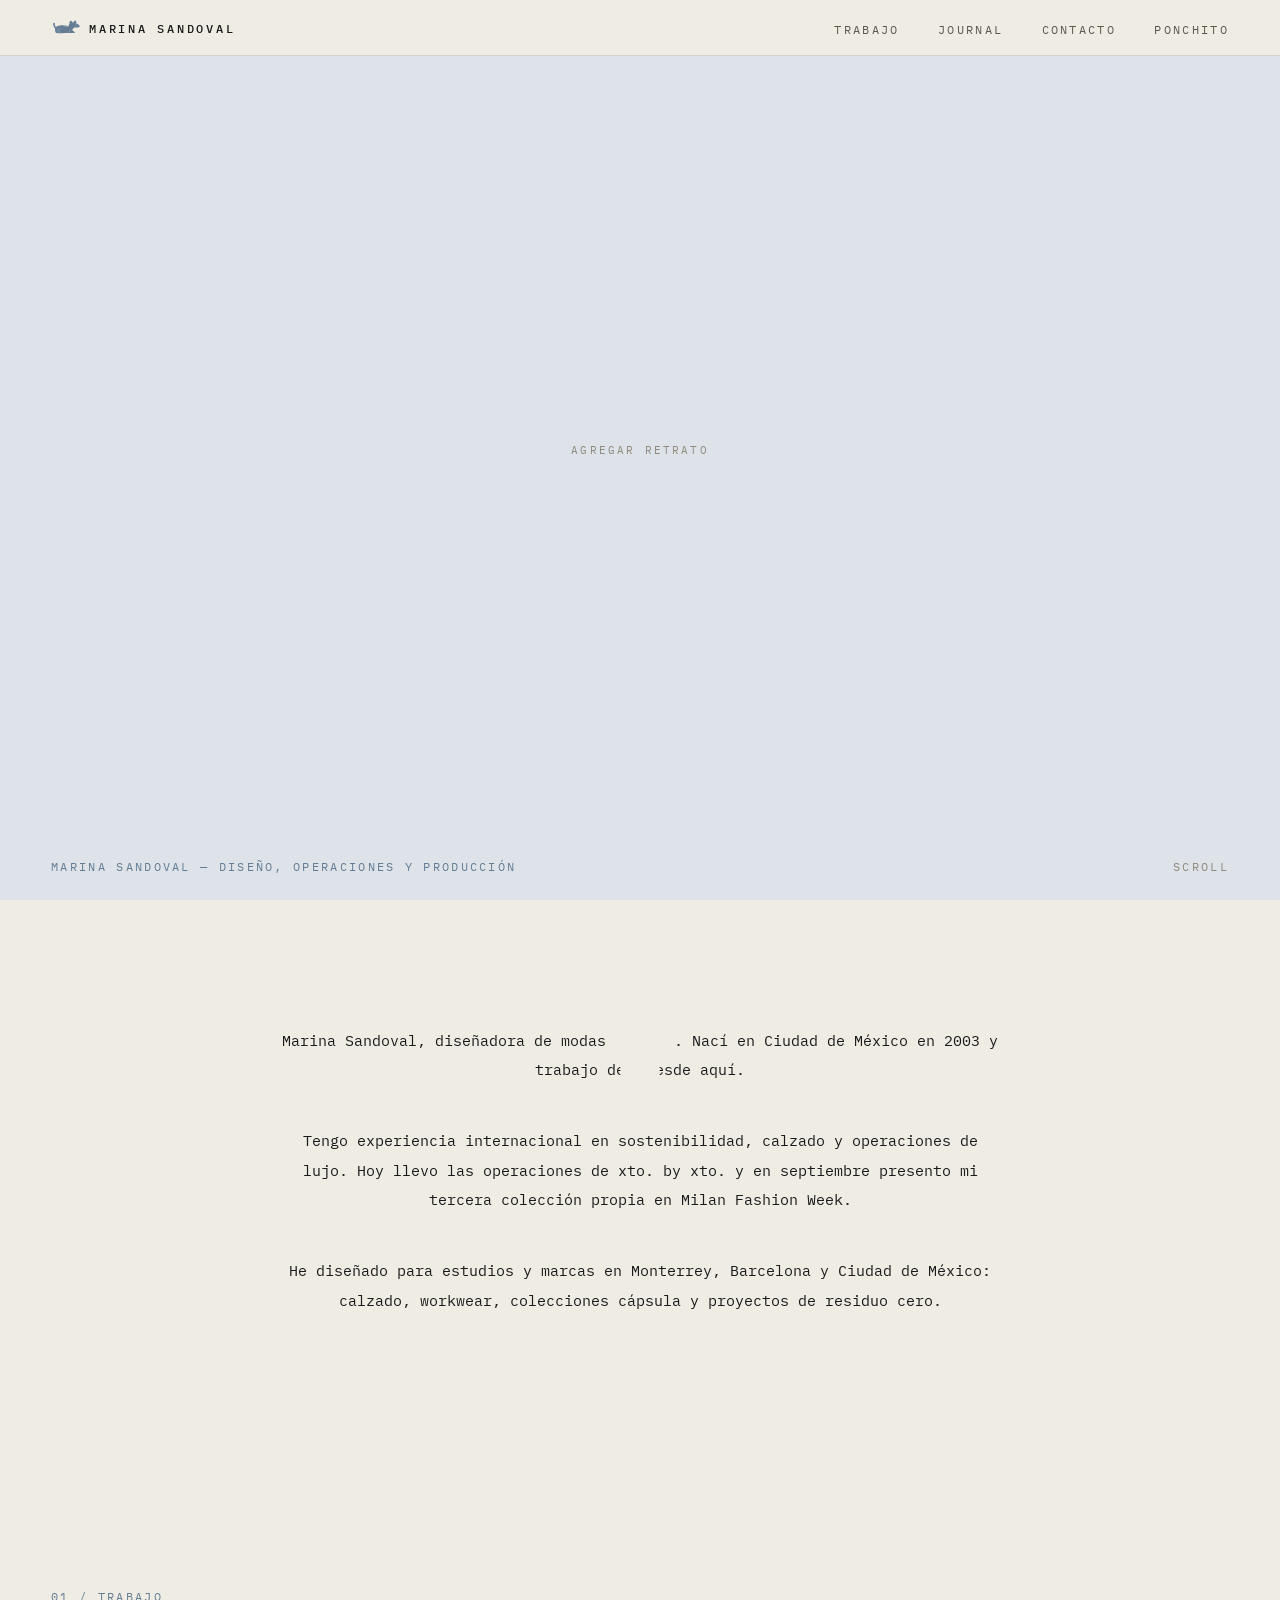
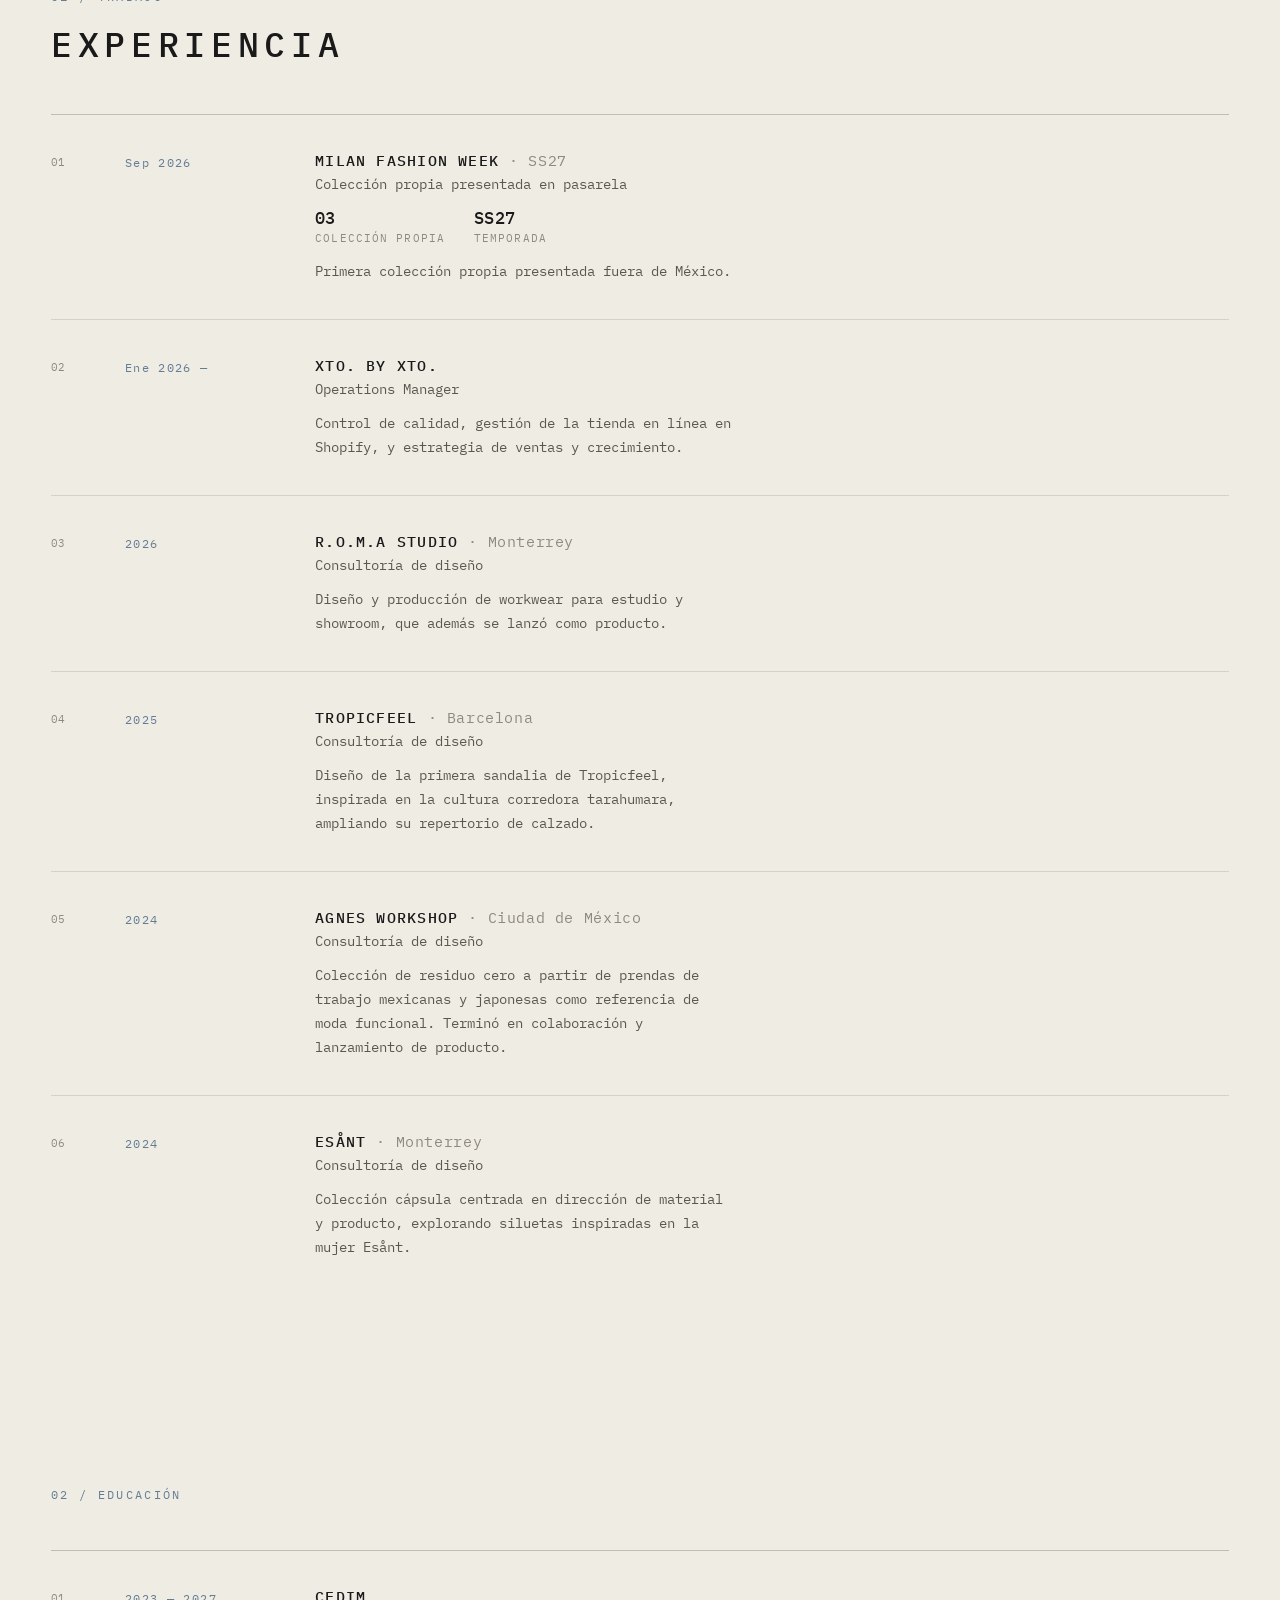
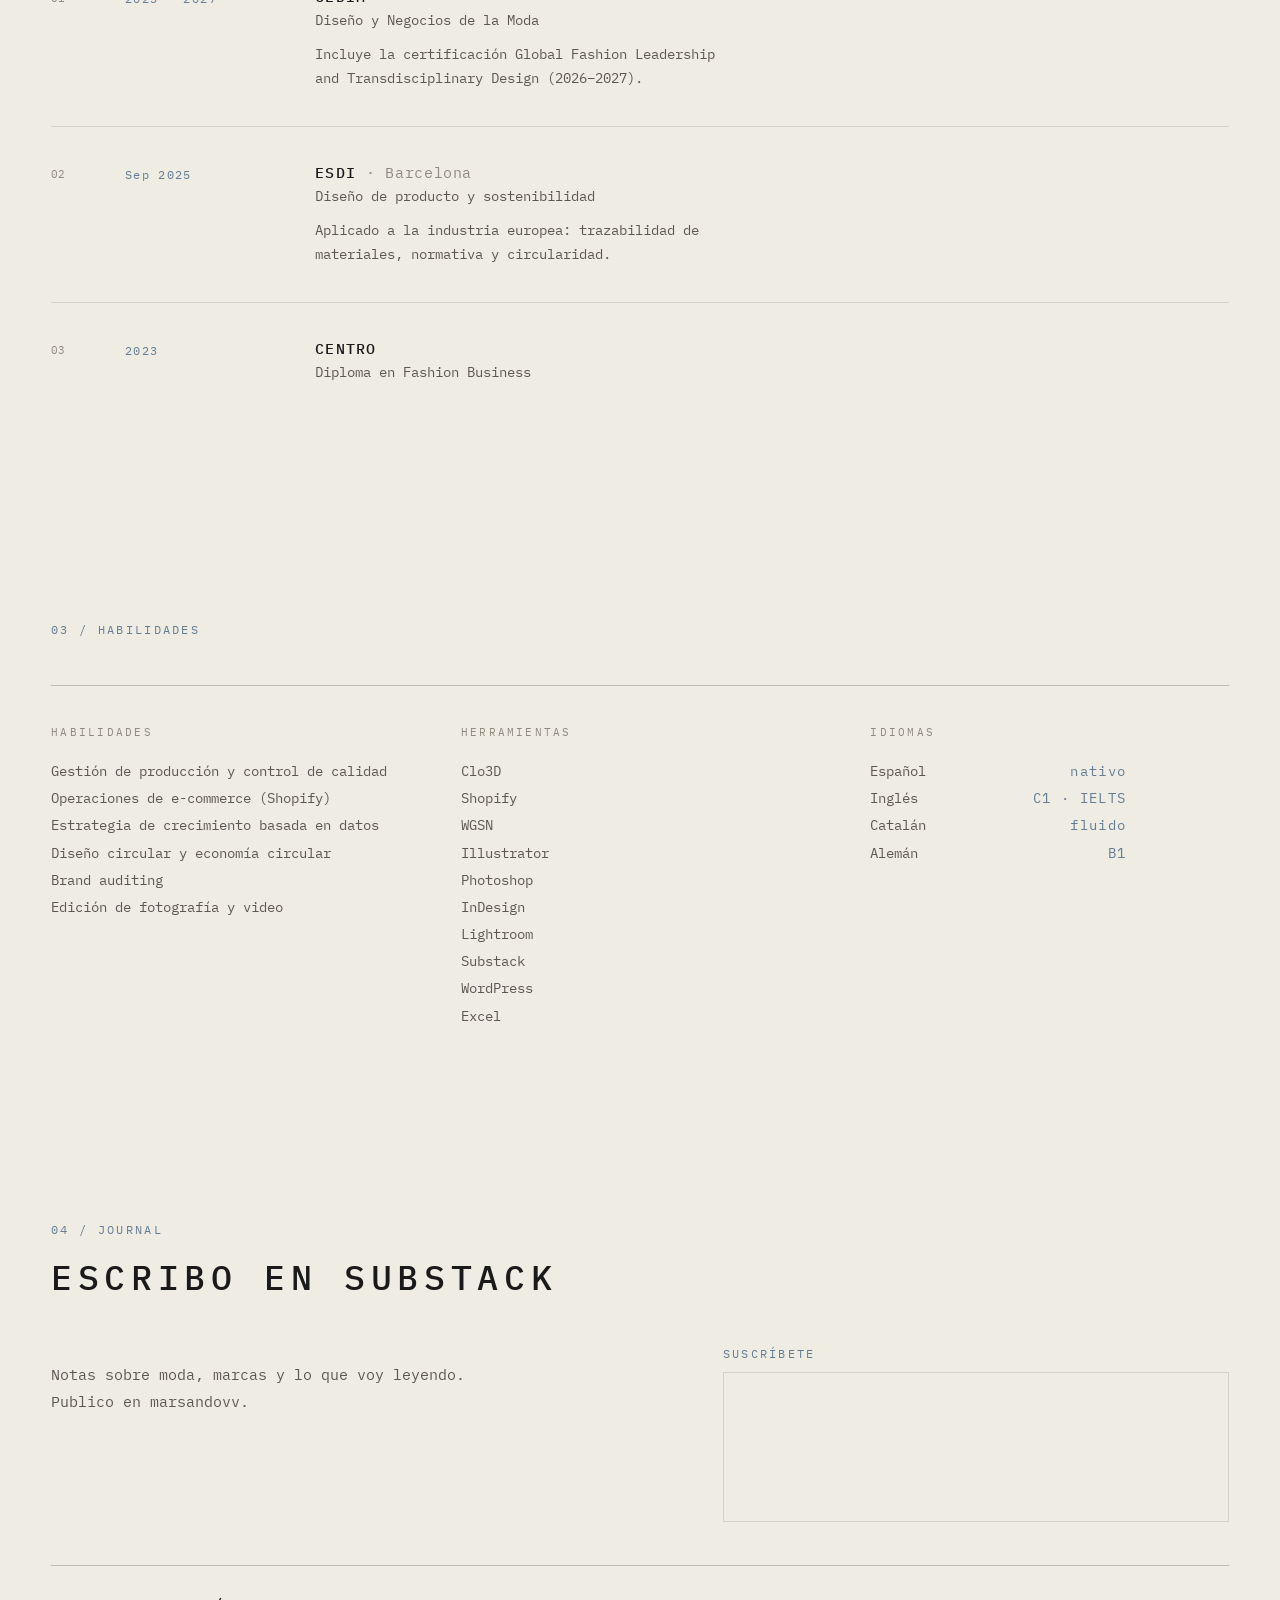
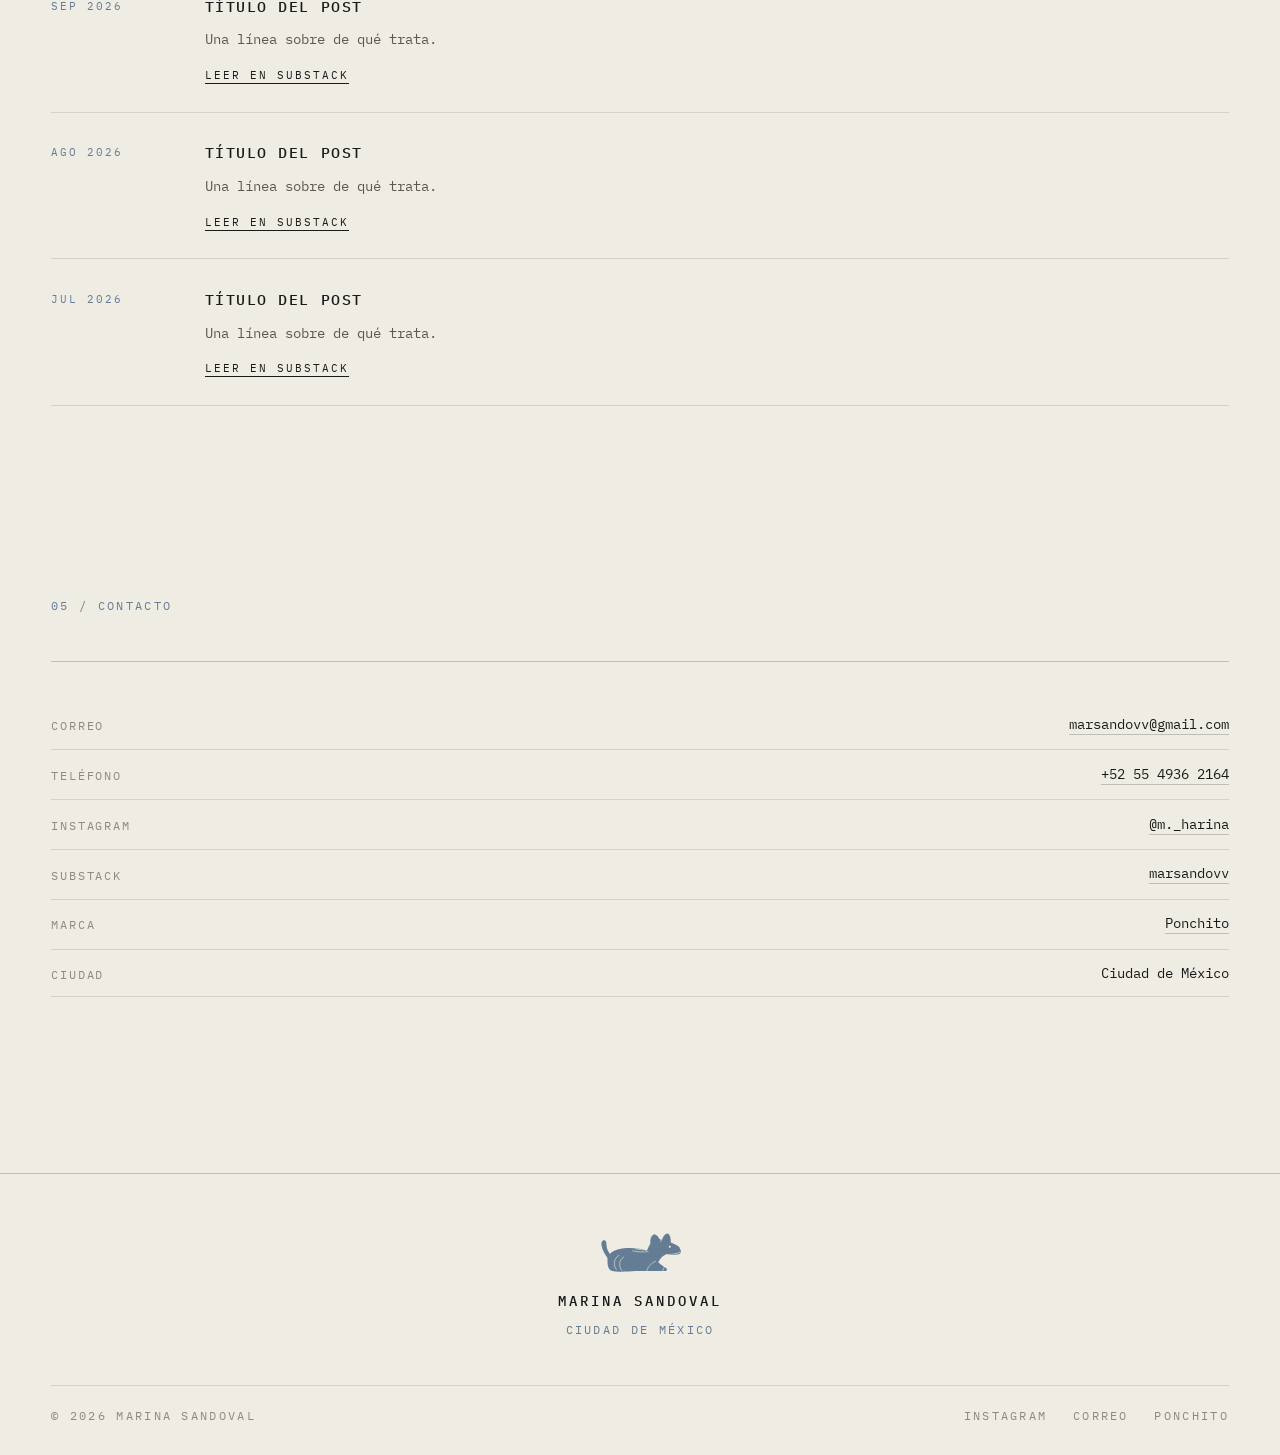
==== commit e7e81418: "Add files via upload" ====
--- a/index.html
+++ b/index.html
@@ -1,449 +1,18 @@
 <!DOCTYPE html>
-<html lang="en">
+<html lang="es">
 <head>
 <meta charset="UTF-8">
 <meta name="viewport" content="width=device-width, initial-scale=1.0">
-<title>Ponchito — Your Name</title>
-<meta name="description" content="Ponchito — fashion, portfolio and journal.">
+<title>Marina Sandoval</title>
+<meta name="description" content="Marina Sandoval — diseñadora de modas. Sostenibilidad, calzado y operaciones. Ciudad de México.">
 <link rel="preconnect" href="https://fonts.googleapis.com">
 <link rel="preconnect" href="https://fonts.gstatic.com" crossorigin>
 <link href="https://fonts.googleapis.com/css2?family=IBM+Plex+Mono:wght@300;400;500&display=swap" rel="stylesheet">
-
-<style>
-  /* ============ TOKENS ============ */
-  :root{
-    --paper:#efece4;          /* off-white card stock */
-    --ink:#1a1a1a;            /* letterpress black */
-    --ink-mid:#5c584f;
-    --ink-faint:#8f8a7e;
-    --blue:#647d94;           /* greyish pale blue — carries all small type */
-    --pink:#e3ccc6;           /* pale pink accent */
-    --yellow:#e6d9b0;         /* pale yellow accent */
-    --rule:rgba(26,26,26,0.22);
-    --rule-faint:rgba(26,26,26,0.12);
-    --gutter:clamp(1.25rem,4vw,3.5rem);
-  }
-
-  *{box-sizing:border-box;}
-  html{scroll-behavior:smooth;}
-  body{
-    margin:0;
-    background:var(--paper);
-    color:var(--ink);
-    font-family:"IBM Plex Mono",ui-monospace,"Courier New",monospace;
-    font-weight:400;
-    -webkit-font-smoothing:antialiased;
-  }
-  img{max-width:100%;display:block;}
-  a{color:inherit;text-decoration:none;}
-  button{font-family:inherit;font-size:inherit;background:none;border:none;color:inherit;cursor:pointer;padding:0;}
-  input,iframe{font-family:inherit;}
-  ::selection{background:var(--ink);color:var(--paper);}
-  :focus-visible{outline:1px solid var(--blue);outline-offset:3px;}
-
-  /* ============ TYPE ============
-     Modelled on the letterpress card: uppercase, wide-tracked,
-     even stroke. Body copy drops the tracking to stay readable. */
-  .display-xl{
-    font-size:clamp(2rem,7.5vw,5.5rem);
-    font-weight:500;
-    line-height:1.05;
-    letter-spacing:0.14em;
-    text-transform:uppercase;
-    margin:0;
-  }
-  .display-md{
-    font-size:clamp(1.35rem,3.2vw,2.2rem);
-    font-weight:500;
-    line-height:1.2;
-    letter-spacing:0.16em;
-    text-transform:uppercase;
-    margin:0;
-  }
-  .lede{
-    font-size:0.95rem;
-    font-weight:400;
-    line-height:1.75;
-    color:var(--ink-mid);
-    max-width:46ch;
-  }
-  .body-copy{
-    font-size:0.95rem;
-    font-weight:400;
-    line-height:1.8;
-    max-width:62ch;
-  }
-  .meta{
-    font-size:0.72rem;
-    font-weight:400;
-    letter-spacing:0.2em;
-    text-transform:uppercase;
-    color:var(--blue);
-  }
-  .meta-ink{color:var(--ink-faint);}
-
-  /* ============ SHELLS ============ */
-  .wrap{padding:0 var(--gutter);}
-  .section-head{
-    padding:7rem 0 3rem;
-    display:flex;
-    flex-direction:column;
-    gap:1.2rem;
-  }
-  .rule{height:1px;background:var(--rule);border:none;margin:0;}
-
-  /* ============ NAV ============ */
-  .nav{
-    position:fixed;top:0;left:0;right:0;z-index:60;
-    display:flex;align-items:center;justify-content:space-between;
-    padding:1.1rem var(--gutter);
-    background:var(--paper);
-    border-bottom:1px solid var(--rule-faint);
-  }
-  .nav-mark{
-    display:flex;align-items:center;gap:0.5rem;
-    font-size:0.78rem;letter-spacing:0.22em;text-transform:uppercase;font-weight:500;
-  }
-  .nav-dog{
-    width:30px;height:17px;
-    color:var(--blue);
-    flex:none;
-  }
-  .nav-links{
-    display:flex;gap:clamp(1rem,3vw,2.6rem);
-    list-style:none;margin:0;padding:0;
-  }
-  .nav-links a{
-    font-size:0.72rem;letter-spacing:0.2em;text-transform:uppercase;color:var(--ink-mid);
-  }
-  .nav-links a:hover{color:var(--ink);}
-  .nav-toggle{display:none;font-size:0.72rem;letter-spacing:0.2em;text-transform:uppercase;}
-
-  @media (max-width:760px){
-    .nav-links{
-      position:fixed;inset:0;
-      background:var(--paper);
-      flex-direction:column;justify-content:center;align-items:flex-start;
-      padding:0 var(--gutter);gap:1.8rem;
-      display:none;
-    }
-    .nav-links.is-open{display:flex;}
-    .nav-links a{font-size:1rem;}
-    .nav-toggle{display:inline-block;position:relative;z-index:70;}
-  }
-
-  /* ============ UPLOAD SLOT ============ */
-  .upload-slot{
-    position:relative;
-    background:#e6e2d9;
-    background-size:cover;background-position:center;
-    display:flex;align-items:center;justify-content:center;
-    cursor:pointer;overflow:hidden;
-    border:1px solid var(--rule-faint);
-  }
-  .upload-slot.has-image .upload-hint{display:none;}
-  .upload-slot.has-image{border-color:transparent;}
-  .upload-hint{
-    font-size:0.68rem;letter-spacing:0.2em;text-transform:uppercase;
-    color:var(--ink-faint);text-align:center;padding:1rem;
-  }
-  .upload-slot input[type=file]{display:none;}
-
-  /* each section carries its own tint, so the page has colour
-     before any photo is in, and keeps it in the rules after */
-  .hero .upload-slot{background-color:#dde3e8;}
-  #look .upload-slot{background-color:var(--pink);}
-  #portfolio .upload-slot{background-color:var(--yellow);}
-  #look .look-caption{border-top-color:#d8c3bd;}
-  #ponchito{background-color:#dde3e8;}
-  ::selection{background:var(--yellow);color:var(--ink);}
-
-  /* ============ HERO ============ */
-  .hero{
-    height:100vh;min-height:540px;
-    display:flex;align-items:flex-end;
-    position:relative;
-  }
-  .hero .upload-slot{position:absolute;inset:0;border:none;background:#e6e2d9;}
-  .hero-foot{
-    position:relative;z-index:2;width:100%;
-    display:flex;justify-content:space-between;align-items:baseline;
-    padding:0 var(--gutter) 1.6rem;
-  }
-
-  /* ============ LOOK ============ */
-  .look-list{display:flex;flex-direction:column;gap:clamp(3.5rem,7vw,6rem);}
-  .look-row{display:grid;grid-template-columns:1fr 1fr;gap:var(--gutter);align-items:end;}
-  .look-photo{aspect-ratio:4/5;}
-  .look-photo.is-tall{aspect-ratio:3/4.4;}
-  .look-caption{
-    grid-column:1 / -1;
-    display:flex;justify-content:space-between;align-items:baseline;gap:2rem;
-    border-top:1px solid var(--rule);
-    padding-top:0.8rem;
-  }
-  .look-caption .cap-text{
-    font-size:0.85rem;color:var(--ink-mid);outline:none;max-width:44ch;line-height:1.7;
-  }
-  .look-caption .cap-text:focus{color:var(--ink);}
-  @media (max-width:760px){ .look-row{grid-template-columns:1fr;} }
-
-  /* ============ PONCHITO ============ */
-  #ponchito{
-    height:100vh;min-height:540px;
-    display:flex;flex-direction:column;align-items:center;justify-content:center;
-    overflow:hidden;position:relative;
-    background:#e6e2d9;
-  }
-  .film{position:absolute;inset:0;}
-  .film video{width:100%;height:100%;object-fit:cover;}
-
-  /* Logo: both ovals share one fixed width so CH and IT match exactly. */
-  .brand-mark{
-    position:relative;z-index:2;
-    display:flex;align-items:center;justify-content:center;
-    color:var(--ink);
-    font-family:"Helvetica Neue",Arial,sans-serif;
-    font-weight:700;
-    font-size:clamp(1.9rem,8vw,5rem);
-    line-height:1;
-  }
-  .brand-mark .word{letter-spacing:0.01em;}
-  .brand-mark .ring{
-    width:1.95em;
-    height:1.28em;
-    border:0.055em solid currentColor;
-    border-radius:50%;
-    display:inline-flex;
-    align-items:center;
-    justify-content:center;
-    margin:0 0.03em;
-    letter-spacing:0.01em;
-  }
-  .brand-mark.on-film{color:#fff;}
-  .brand-tagline{
-    position:relative;z-index:2;margin-top:1.6rem;text-align:center;
-  }
-  .brand-tagline p{
-    margin:0;font-size:0.78rem;letter-spacing:0.2em;text-transform:uppercase;
-    color:var(--ink-mid);outline:none;
-  }
-  .brand-tagline.on-film p{color:rgba(255,255,255,0.85);}
-  .film-upload{
-    position:absolute;bottom:1.4rem;right:var(--gutter);z-index:3;
-    font-size:0.68rem;letter-spacing:0.2em;text-transform:uppercase;
-    color:var(--ink-faint);cursor:pointer;
-  }
-  .film-upload.on-film{color:rgba(255,255,255,0.8);}
-  .film-upload:hover{color:var(--ink);}
-  .film-upload.on-film:hover{color:#fff;}
-  .film-upload input{display:none;}
-
-  /* ============ MANIFESTO + FIXED MARK ============ */
-  .manifesto{
-    padding:clamp(6rem,14vh,10rem) var(--gutter) clamp(8rem,18vh,14rem);
-  }
-  .manifesto-inner{
-    max-width:44rem;
-    margin:0 auto;
-    text-align:center;
-  }
-  .manifesto-inner p{
-    font-size:clamp(0.9rem,1.15vw,1rem);
-    line-height:2;
-    color:var(--ink);
-    margin:0 0 2.6rem;
-  }
-  .manifesto-inner p:last-child{margin-bottom:0;}
-
-  /* each line becomes two clipped copies that slide apart */
-  .sline{
-    display:block;
-    position:relative;
-    width:100%;
-  }
-  .sline-half{
-    position:absolute;
-    left:0;right:0;top:0;
-    white-space:pre;
-    text-align:center;
-    will-change:transform;
-  }
-  .sline-half.l{clip-path:inset(0 50% 0 0);}
-  .sline-half.r{clip-path:inset(0 0 0 50%);}
-
-  .mark-fixed{
-    position:fixed;
-    top:4.6rem;
-    left:50%;
-    transform:translateX(-50%);
-    z-index:40;
-    display:none;
-    pointer-events:none;
-  }
-  .mark-fixed.is-on{display:block;}
-  .mini-mark{
-    font-size:15px;
-    color:var(--blue);          /* switch to var(--ink) for a black mark */
-  }
-  .mini-mark .ring{border-width:0.085em;}
-
-  @media (prefers-reduced-motion:reduce){
-    .sline-half{transform:none !important;}
-  }
-  @media (max-width:760px){
-    .mark-fixed{top:3.6rem;}
-    .mini-mark{font-size:12px;}
-  }
-
-  /* ============ PORTFOLIO — scatter ============ */
-  .scatter{
-    position:relative;
-    width:100%;
-    aspect-ratio:1 / 1.15;
-  }
-  .scatter-tile{
-    position:absolute;
-    transform-origin:center center;
-    transition:transform .22s ease;
-  }
-  .scatter-tile:hover{ transform:scale(1.09); }
-  .scatter-tile.is-front{ border-color:transparent; }
-
-  .scatter-text{
-    position:absolute;
-    outline:none;
-    cursor:text;
-  }
-  .scatter-text.label{
-    font-size:0.7rem;letter-spacing:0.2em;text-transform:uppercase;color:var(--ink-mid);
-  }
-  .scatter-text.note{
-    font-size:0.85rem;line-height:1.8;color:var(--ink-mid);
-  }
-  .scatter-text:focus{color:var(--ink);}
-
-  @media (prefers-reduced-motion:reduce){
-    .scatter-tile{transition:none;}
-    .scatter-tile:hover{transform:none;}
-  }
-
-  @media (max-width:760px){
-    .scatter{aspect-ratio:auto;display:grid;grid-template-columns:1fr 1fr;gap:0.8rem;}
-    .scatter-tile{
-      position:static !important;
-      left:auto !important;top:auto !important;
-      width:auto !important;
-      transform:none !important;
-    }
-    .scatter-text{
-      position:static !important;
-      left:auto !important;top:auto !important;
-      width:auto !important;
-      grid-column:1 / -1;
-      padding:0.6rem 0;
-    }
-  }
-
-  /* ============ JOURNAL ============ */
-  .journal-head{
-    display:grid;grid-template-columns:1.2fr 1fr;gap:clamp(2rem,5vw,4rem);
-    align-items:start;
-    border-bottom:1px solid var(--rule);padding-bottom:2.4rem;margin-bottom:0;
-  }
-  .substack-embed-wrap iframe{
-    width:100%;height:150px;border:1px solid var(--rule-faint);background:var(--paper);
-  }
-  .post-list{display:flex;flex-direction:column;}
-  .post-row{
-    display:grid;grid-template-columns:8rem 1fr;gap:1.6rem;
-    padding:1.8rem 0;border-bottom:1px solid var(--rule-faint);
-  }
-  .post-row .date{font-size:0.7rem;letter-spacing:0.18em;text-transform:uppercase;color:var(--blue);padding-top:0.25rem;}
-  .post-row h3{
-    margin:0 0 0.6rem;font-size:0.95rem;font-weight:500;
-    letter-spacing:0.1em;text-transform:uppercase;line-height:1.5;
-  }
-  .post-row p{margin:0 0 0.7rem;color:var(--ink-mid);font-size:0.88rem;line-height:1.75;max-width:52ch;}
-  .post-row a.read{font-size:0.7rem;letter-spacing:0.18em;text-transform:uppercase;border-bottom:1px solid var(--ink);padding-bottom:1px;}
-  @media (max-width:700px){
-    .journal-head{grid-template-columns:1fr;}
-    .post-row{grid-template-columns:1fr;}
-  }
-
-  /* ============ CV ============ */
-  .cv-shell{display:grid;grid-template-columns:12rem 1fr;gap:clamp(2rem,5vw,4.5rem);}
-  .cv-nav{list-style:none;margin:0;padding:0;position:sticky;top:5.5rem;align-self:start;}
-  .cv-nav li + li{margin-top:0.8rem;}
-  .cv-nav a{font-size:0.7rem;letter-spacing:0.18em;text-transform:uppercase;color:var(--ink-faint);}
-  .cv-nav a:hover{color:var(--ink);}
-  .cv-name{margin:0 0 0.6rem;}
-  .cv-role{
-    margin:0 0 3rem;font-size:0.75rem;letter-spacing:0.2em;text-transform:uppercase;color:var(--blue);
-  }
-  .cv-block{padding:2.4rem 0;border-top:1px solid var(--rule-faint);}
-  .cv-block:first-of-type{border-top:none;padding-top:0;}
-  .cv-block > h3{
-    font-size:0.7rem;letter-spacing:0.2em;text-transform:uppercase;
-    color:var(--ink-faint);margin:0 0 1.4rem;font-weight:400;
-  }
-  .cv-entry{display:grid;grid-template-columns:9rem 1fr;gap:1.4rem;margin-bottom:1.8rem;}
-  .cv-entry:last-child{margin-bottom:0;}
-  .cv-entry .when{font-size:0.72rem;letter-spacing:0.14em;color:var(--ink-faint);padding-top:0.2rem;}
-  .cv-entry .what h4{
-    margin:0 0 0.35rem;font-size:0.88rem;font-weight:500;letter-spacing:0.1em;text-transform:uppercase;
-  }
-  .cv-entry .what .org{font-size:0.82rem;color:var(--ink-mid);margin:0 0 0.6rem;}
-  .cv-entry .what p{margin:0;font-size:0.88rem;line-height:1.75;color:var(--ink-mid);max-width:52ch;}
-  .cv-skills{font-size:0.88rem;line-height:2;color:var(--ink-mid);outline:none;max-width:52ch;}
-  .cv-contact .row{margin:0 0 0.6rem;font-size:0.85rem;}
-  .cv-contact a{border-bottom:1px solid var(--rule);padding-bottom:1px;}
-  .cv-contact a:hover{border-color:var(--ink);}
-  @media (max-width:700px){
-    .cv-shell{grid-template-columns:1fr;}
-    .cv-nav{position:static;display:flex;gap:1.4rem;flex-wrap:wrap;margin-bottom:2.4rem;}
-    .cv-entry{grid-template-columns:1fr;gap:0.5rem;}
-  }
-
-  [contenteditable]:empty:before{content:attr(data-placeholder);color:var(--ink-faint);}
-
-  /* ============ FOOTER ============ */
-  footer{
-    margin-top:6rem;
-    padding:0 var(--gutter) 2rem;
-    border-top:1px solid var(--rule);
-  }
-  .crest{
-    display:flex;
-    flex-direction:column;
-    align-items:center;
-    gap:0.75rem;
-    padding:3.4rem 0 3rem;
-  }
-  .crest-dog{
-    width:88px;
-    height:51px;
-    color:var(--blue);
-  }
-  .crest-mark{
-    font-size:17px;
-    color:var(--ink);
-  }
-  .crest-mark .ring{border-width:0.08em;}
-  .footer-row{
-    display:flex;justify-content:space-between;align-items:baseline;
-    gap:1rem;flex-wrap:wrap;
-    border-top:1px solid var(--rule-faint);
-    padding-top:1.4rem;
-  }
-  footer .socials{display:flex;gap:1.6rem;}
-
-  .section-pad{padding-bottom:5rem;}
-</style>
+<link rel="stylesheet" href="style.css">
 </head>
 <body>
 
-<!-- dog mark, defined once and reused top and bottom -->
+<!-- perrito de barro: se define una vez y se reutiliza -->
 <svg width="0" height="0" style="position:absolute" aria-hidden="true">
   <symbol id="dogmark" viewBox="0 0 260 150">
     <path fill="currentColor" d="M40 92 C28 78 18 62 16 46 C15 37 21 31 27 34 C32 37 30 45 32 54 C35 67 45 80 54 88 Z"/>
@@ -464,149 +33,203 @@
   </symbol>
 </svg>
 
-<!-- NAV -->
 <nav class="nav" id="siteNav">
   <a href="#top" class="nav-mark">
     <svg class="nav-dog" aria-hidden="true"><use href="#dogmark"/></svg>
-    <span>Ponchito</span>
+    <span>Marina Sandoval</span>
   </a>
-  <button class="nav-toggle" id="navToggle" aria-expanded="false" aria-controls="navLinks">Menu</button>
+  <button class="nav-toggle" id="navToggle" aria-expanded="false" aria-controls="navLinks">Menú</button>
   <ul class="nav-links" id="navLinks">
-    <li><a href="#look">Look</a></li>
-    <li><a href="#ponchito">Ponchito</a></li>
-    <li><a href="#portfolio">Portfolio</a></li>
+    <li><a href="#trabajo">Trabajo</a></li>
     <li><a href="#journal">Journal</a></li>
-    <li><a href="#cv">CV</a></li>
+    <li><a href="#contacto">Contacto</a></li>
+    <li><a href="ponchito.html">Ponchito</a></li>
   </ul>
 </nav>
 
 <!-- HERO -->
 <section class="hero" id="top">
-  <div class="upload-slot" data-upload="image">
-    <span class="upload-hint">Add cover image — the shirt</span>
+  <div class="slot" data-slot>
+    <span class="slot-hint">Agregar retrato</span>
     <input type="file" accept="image/*">
   </div>
   <div class="hero-foot">
-    <span class="meta">Autumn / Winter</span>
+    <span class="meta">Marina Sandoval — Diseño, operaciones y producción</span>
     <span class="meta meta-ink">Scroll</span>
   </div>
 </section>
 
-<!-- LOOK -->
-<section id="look" class="section-pad">
+<!-- INTRO: las líneas se abren alrededor del perrito -->
+<section class="manifesto" id="intro">
+  <div class="manifesto-inner" id="introText">
+    <p>Marina Sandoval, diseñadora de modas. Nací en Ciudad de México en 2003 y trabajo desde aquí.</p>
+    <p>Tengo experiencia internacional en sostenibilidad, calzado y operaciones de lujo. Hoy llevo las operaciones de xto. by xto. y en septiembre presento mi tercera colección propia en Milan Fashion Week.</p>
+    <p>He diseñado para estudios y marcas en Monterrey, Barcelona y Ciudad de México: calzado, workwear, colecciones cápsula y proyectos de residuo cero.</p>
+  </div>
+</section>
+
+<div class="mark-fixed" id="markFixed" aria-hidden="true">
+  <svg class="mark-dog"><use href="#dogmark"/></svg>
+</div>
+
+<!-- TRABAJO -->
+<section id="trabajo" class="section-pad">
   <div class="wrap">
     <div class="section-head">
-      <span class="meta">01 / Look</span>
-      <h2 class="display-md">Selected looks</h2>
-      <p class="lede" contenteditable="true" data-placeholder="A short line about this season, or what ties these looks together.">A short line about this season, or what ties these looks together.</p>
-    </div>
-
-    <div class="look-list">
-      <div class="look-row">
-        <div class="upload-slot look-photo is-tall" data-upload="image"><span class="upload-hint">Add photo</span><input type="file" accept="image/*"></div>
-        <div class="upload-slot look-photo" data-upload="image"><span class="upload-hint">Add photo</span><input type="file" accept="image/*"></div>
-        <div class="look-caption">
-          <span class="meta">Look 01</span>
-          <span class="cap-text" contenteditable="true" data-placeholder="Describe the piece — fabric, cut, or the story behind it.">Describe the piece — fabric, cut, or the story behind it.</span>
-        </div>
-      </div>
-
-      <div class="look-row">
-        <div class="upload-slot look-photo" data-upload="image"><span class="upload-hint">Add photo</span><input type="file" accept="image/*"></div>
-        <div class="upload-slot look-photo is-tall" data-upload="image"><span class="upload-hint">Add photo</span><input type="file" accept="image/*"></div>
-        <div class="look-caption">
-          <span class="meta">Look 02</span>
-          <span class="cap-text" contenteditable="true" data-placeholder="Describe the piece — fabric, cut, or the story behind it.">Describe the piece — fabric, cut, or the story behind it.</span>
-        </div>
-      </div>
-
-      <div class="look-row">
-        <div class="upload-slot look-photo is-tall" data-upload="image"><span class="upload-hint">Add photo</span><input type="file" accept="image/*"></div>
-        <div class="upload-slot look-photo" data-upload="image"><span class="upload-hint">Add photo</span><input type="file" accept="image/*"></div>
-        <div class="look-caption">
-          <span class="meta">Look 03</span>
-          <span class="cap-text" contenteditable="true" data-placeholder="Describe the piece — fabric, cut, or the story behind it.">Describe the piece — fabric, cut, or the story behind it.</span>
-        </div>
-      </div>
-    </div>
-  </div>
-</section>
-
-<!-- PONCHITO -->
-<section id="ponchito">
-  <div class="film"><video id="brandVideo" muted loop playsinline></video></div>
-
-  <div class="brand-mark" id="brandMark" aria-label="Ponchito">
-    <span class="word">PON</span><span class="ring">CH</span><span class="ring">IT</span><span class="word">O</span>
-  </div>
-  <div class="brand-tagline" id="brandTagline">
-    <p contenteditable="true" data-placeholder="A one-line tagline">A one-line tagline</p>
-  </div>
-
-  <label class="film-upload" id="filmUpload">
-    Set background film
-    <input type="file" accept="video/*" id="videoInput">
-  </label>
-</section>
-
-<!-- MANIFESTO — fixed mark, lines part around it on scroll -->
-<section class="manifesto" id="manifesto">
-  <div class="manifesto-inner" id="manifestoText">
-    <p>Ponchito surge de una necedad instintiva: hacer ropa que aguante el uso diario y mejore con él.</p>
-    <p>Nacida en Ciudad de México. Cada pieza empieza en papel, se corta a mano y se prueba antes de existir en cantidad. No hay temporadas, hay tandas.</p>
-    <p>Trabajamos con lo que ya está aquí — telas de deadstock, talleres locales, patrones que se reusan hasta que dejan de servir.</p>
-    <p>Lo que se vende se hizo. Lo que se hizo se usa.</p>
-  </div>
-</section>
-
-<div class="mark-fixed" id="markFixed" aria-hidden="true">
-  <span class="brand-mark mini-mark">
-    <span class="word">PON</span><span class="ring">CH</span><span class="ring">IT</span><span class="word">O</span>
-  </span>
-</div>
-
-<!-- PORTFOLIO -->
-<section id="portfolio" class="section-pad">
+      <span class="meta">01 / Trabajo</span>
+      <h2 class="display-md">Experiencia</h2>
+    </div>
+
+    <ol class="work-list">
+
+      <li class="work-item">
+        <span class="work-num"></span>
+        <span class="work-when">Sep 2026</span>
+        <div>
+          <h3 class="work-org">Milan Fashion Week <span class="ctx">· SS27</span></h3>
+          <p class="work-role">Colección propia presentada en pasarela</p>
+          <div class="work-stats">
+            <div><span class="n">03</span><span class="l">colección propia</span></div>
+            <div><span class="n">SS27</span><span class="l">temporada</span></div>
+          </div>
+          <p class="work-note">Primera colección propia presentada fuera de México.</p>
+        </div>
+      </li>
+
+      <li class="work-item">
+        <span class="work-num"></span>
+        <span class="work-when">Ene 2026 —</span>
+        <div>
+          <h3 class="work-org">xto. by xto.</h3>
+          <p class="work-role">Operations Manager</p>
+          <p class="work-note">Control de calidad, gestión de la tienda en línea en Shopify, y estrategia de ventas y crecimiento.</p>
+        </div>
+      </li>
+
+      <li class="work-item">
+        <span class="work-num"></span>
+        <span class="work-when">2026</span>
+        <div>
+          <h3 class="work-org">R.O.M.A Studio <span class="ctx">· Monterrey</span></h3>
+          <p class="work-role">Consultoría de diseño</p>
+          <p class="work-note">Diseño y producción de workwear para estudio y showroom, que además se lanzó como producto.</p>
+        </div>
+      </li>
+
+      <li class="work-item">
+        <span class="work-num"></span>
+        <span class="work-when">2025</span>
+        <div>
+          <h3 class="work-org">Tropicfeel <span class="ctx">· Barcelona</span></h3>
+          <p class="work-role">Consultoría de diseño</p>
+          <p class="work-note">Diseño de la primera sandalia de Tropicfeel, inspirada en la cultura corredora tarahumara, ampliando su repertorio de calzado.</p>
+        </div>
+      </li>
+
+      <li class="work-item">
+        <span class="work-num"></span>
+        <span class="work-when">2024</span>
+        <div>
+          <h3 class="work-org">Agnes Workshop <span class="ctx">· Ciudad de México</span></h3>
+          <p class="work-role">Consultoría de diseño</p>
+          <p class="work-note">Colección de residuo cero a partir de prendas de trabajo mexicanas y japonesas como referencia de moda funcional. Terminó en colaboración y lanzamiento de producto.</p>
+        </div>
+      </li>
+
+      <li class="work-item">
+        <span class="work-num"></span>
+        <span class="work-when">2024</span>
+        <div>
+          <h3 class="work-org">Esånt <span class="ctx">· Monterrey</span></h3>
+          <p class="work-role">Consultoría de diseño</p>
+          <p class="work-note">Colección cápsula centrada en dirección de material y producto, explorando siluetas inspiradas en la mujer Esånt.</p>
+        </div>
+      </li>
+
+    </ol>
+  </div>
+</section>
+
+<!-- EDUCACIÓN -->
+<section id="educacion" class="section-pad">
   <div class="wrap">
     <div class="section-head">
-      <span class="meta">02 / Portfolio</span>
-      <h2 class="display-md">Archive</h2>
-      <p class="lede" contenteditable="true" data-placeholder="A line about the work shown below — process, materials, or intent.">A line about the work shown below — process, materials, or intent.</p>
-    </div>
-
-    <!-- Positions are set inline (left / top / width / aspect-ratio) so they're
-         easy to nudge. Everything is a % of the container, so it scales. -->
-    <div class="scatter">
-
-      <div class="upload-slot scatter-tile" data-upload="image" style="left:22%;top:3%;width:12%;aspect-ratio:3/4;"><span class="upload-hint">+</span><input type="file" accept="image/*"></div>
-      <div class="upload-slot scatter-tile" data-upload="image" style="left:30%;top:1%;width:11%;aspect-ratio:1/1;"><span class="upload-hint">+</span><input type="file" accept="image/*"></div>
-      <div class="upload-slot scatter-tile" data-upload="image" style="left:37%;top:5%;width:13%;aspect-ratio:4/3;"><span class="upload-hint">+</span><input type="file" accept="image/*"></div>
-      <div class="upload-slot scatter-tile" data-upload="image" style="left:46%;top:0%;width:15%;aspect-ratio:3/2;"><span class="upload-hint">+</span><input type="file" accept="image/*"></div>
-      <div class="upload-slot scatter-tile" data-upload="image" style="left:26%;top:9%;width:12%;aspect-ratio:1/1;"><span class="upload-hint">+</span><input type="file" accept="image/*"></div>
-      <div class="upload-slot scatter-tile" data-upload="image" style="left:12%;top:12%;width:13%;aspect-ratio:3/4;"><span class="upload-hint">+</span><input type="file" accept="image/*"></div>
-      <div class="upload-slot scatter-tile" data-upload="image" style="left:2%;top:19%;width:15%;aspect-ratio:4/3;"><span class="upload-hint">+</span><input type="file" accept="image/*"></div>
-      <div class="upload-slot scatter-tile" data-upload="image" style="left:13%;top:25%;width:11%;aspect-ratio:4/3;"><span class="upload-hint">+</span><input type="file" accept="image/*"></div>
-      <div class="upload-slot scatter-tile" data-upload="image" style="left:20%;top:24%;width:13%;aspect-ratio:1/1;"><span class="upload-hint">+</span><input type="file" accept="image/*"></div>
-      <div class="upload-slot scatter-tile" data-upload="image" style="left:29%;top:27%;width:23%;aspect-ratio:3/4.6;"><span class="upload-hint">+</span><input type="file" accept="image/*"></div>
-      <div class="upload-slot scatter-tile" data-upload="image" style="left:14%;top:34%;width:10%;aspect-ratio:4/3;"><span class="upload-hint">+</span><input type="file" accept="image/*"></div>
-      <div class="upload-slot scatter-tile" data-upload="image" style="left:45%;top:37%;width:16%;aspect-ratio:3/4;"><span class="upload-hint">+</span><input type="file" accept="image/*"></div>
-      <div class="upload-slot scatter-tile" data-upload="image" style="left:60%;top:39%;width:34%;aspect-ratio:3/4;"><span class="upload-hint">+</span><input type="file" accept="image/*"></div>
-      <div class="upload-slot scatter-tile" data-upload="image" style="left:30%;top:66%;width:17%;aspect-ratio:4/3;"><span class="upload-hint">+</span><input type="file" accept="image/*"></div>
-      <div class="upload-slot scatter-tile" data-upload="image" style="left:18%;top:68%;width:19%;aspect-ratio:3/4;"><span class="upload-hint">+</span><input type="file" accept="image/*"></div>
-      <div class="upload-slot scatter-tile" data-upload="image" style="left:10%;top:74%;width:15%;aspect-ratio:1/1;"><span class="upload-hint">+</span><input type="file" accept="image/*"></div>
-      <div class="upload-slot scatter-tile" data-upload="image" style="left:2%;top:79%;width:17%;aspect-ratio:4/3;"><span class="upload-hint">+</span><input type="file" accept="image/*"></div>
-
-      <!-- floating text — click to edit -->
-      <span class="scatter-text label" contenteditable="true" style="left:2%;top:2%;"  data-placeholder="People">People</span>
-      <span class="scatter-text label" contenteditable="true" style="left:8%;top:6%;"  data-placeholder="Portraits">Portraits</span>
-      <span class="scatter-text label" contenteditable="true" style="left:63%;top:12%;" data-placeholder="Nature">Nature</span>
-      <span class="scatter-text label" contenteditable="true" style="left:56%;top:20%;" data-placeholder="Objects">Objects</span>
-      <span class="scatter-text label" contenteditable="true" style="left:66%;top:28%;" data-placeholder="Commercial">Commercial</span>
-      <span class="scatter-text label" contenteditable="true" style="left:5%;top:62%;"  data-placeholder="B&amp;W">B&amp;W</span>
-
-      <p class="scatter-text note" contenteditable="true" style="left:2%;top:46%;width:20%;margin:0;" data-placeholder="A note about this body of work — when it was made, what it was for.">A note about this body of work — when it was made, what it was for.</p>
-      <p class="scatter-text note" contenteditable="true" style="left:62%;top:82%;width:30%;margin:0;" data-placeholder="A second note — a credit, a material, or a line about the process.">A second note — a credit, a material, or a line about the process.</p>
-
+      <span class="meta">02 / Educación</span>
+    </div>
+    <ol class="work-list">
+      <li class="work-item">
+        <span class="work-num"></span>
+        <span class="work-when">2023 — 2027</span>
+        <div>
+          <h3 class="work-org">CEDIM</h3>
+          <p class="work-role">Diseño y Negocios de la Moda</p>
+          <p class="work-note">Incluye la certificación Global Fashion Leadership and Transdisciplinary Design (2026–2027).</p>
+        </div>
+      </li>
+      <li class="work-item">
+        <span class="work-num"></span>
+        <span class="work-when">Sep 2025</span>
+        <div>
+          <h3 class="work-org">ESDi <span class="ctx">· Barcelona</span></h3>
+          <p class="work-role">Diseño de producto y sostenibilidad</p>
+          <p class="work-note">Aplicado a la industria europea: trazabilidad de materiales, normativa y circularidad.</p>
+        </div>
+      </li>
+      <li class="work-item">
+        <span class="work-num"></span>
+        <span class="work-when">2023</span>
+        <div>
+          <h3 class="work-org">Centro</h3>
+          <p class="work-role">Diploma en Fashion Business</p>
+        </div>
+      </li>
+    </ol>
+  </div>
+</section>
+
+<!-- HABILIDADES -->
+<section id="habilidades" class="section-pad">
+  <div class="wrap">
+    <div class="section-head">
+      <span class="meta">03 / Habilidades</span>
+    </div>
+
+    <div class="cols">
+      <div>
+        <h3>Habilidades</h3>
+        <ul>
+          <li>Gestión de producción y control de calidad</li>
+          <li>Operaciones de e-commerce (Shopify)</li>
+          <li>Estrategia de crecimiento basada en datos</li>
+          <li>Diseño circular y economía circular</li>
+          <li>Brand auditing</li>
+          <li>Edición de fotografía y video</li>
+        </ul>
+      </div>
+      <div>
+        <h3>Herramientas</h3>
+        <ul>
+          <li>Clo3D</li>
+          <li>Shopify</li>
+          <li>WGSN</li>
+          <li>Illustrator</li>
+          <li>Photoshop</li>
+          <li>InDesign</li>
+          <li>Lightroom</li>
+          <li>Substack</li>
+          <li>WordPress</li>
+          <li>Excel</li>
+        </ul>
+      </div>
+      <div>
+        <h3>Idiomas</h3>
+        <ul>
+          <li class="lang"><span>Español</span><span class="lvl">nativo</span></li>
+          <li class="lang"><span>Inglés</span><span class="lvl">C1 · IELTS</span></li>
+          <li class="lang"><span>Catalán</span><span class="lvl">fluido</span></li>
+          <li class="lang"><span>Alemán</span><span class="lvl">B1</span></li>
+        </ul>
+      </div>
     </div>
   </div>
 </section>
@@ -615,15 +238,15 @@
 <section id="journal" class="section-pad">
   <div class="wrap">
     <div class="section-head">
-      <span class="meta">03 / Journal</span>
-      <h2 class="display-md">Notes, elsewhere</h2>
+      <span class="meta">04 / Journal</span>
+      <h2 class="display-md">Escribo en Substack</h2>
     </div>
 
     <div class="journal-head">
-      <p class="lede" contenteditable="true" data-placeholder="A line about what the journal covers.">A line about what the journal covers.</p>
+      <p class="lede">Notas sobre moda, marcas y lo que voy leyendo. Publico en marsandovv.</p>
       <div class="substack-embed-wrap">
-        <p class="meta" style="margin:0 0 0.7rem;">Subscribe</p>
-        <iframe frameborder="0" scrolling="no" title="Substack subscribe form"></iframe>
+        <p class="meta" style="margin:0 0 0.7rem;">Suscríbete</p>
+        <iframe src="https://marsandovv.substack.com/embed" frameborder="0" scrolling="no" title="Suscripción a Substack"></iframe>
       </div>
     </div>
 
@@ -631,73 +254,19 @@
   </div>
 </section>
 
-<!-- CV -->
-<section id="cv" class="section-pad">
+<!-- CONTACTO -->
+<section id="contacto" class="section-pad">
   <div class="wrap">
     <div class="section-head">
-      <span class="meta">04 / CV</span>
-    </div>
-
-    <div class="cv-shell">
-      <ul class="cv-nav">
-        <li><a href="#cv-about">About</a></li>
-        <li><a href="#cv-experience">Experience</a></li>
-        <li><a href="#cv-education">Education</a></li>
-        <li><a href="#cv-skills">Skills</a></li>
-        <li><a href="#cv-contact">Contact</a></li>
-      </ul>
-
-      <div>
-        <h2 class="display-md cv-name" contenteditable="true" data-placeholder="Your Name">Your Name</h2>
-        <p class="cv-role" contenteditable="true" data-placeholder="Designer — founder of Ponchito">Designer — founder of Ponchito</p>
-
-        <div class="cv-block" id="cv-about">
-          <h3>About</h3>
-          <p class="body-copy" contenteditable="true" data-placeholder="A short paragraph about who you are, what you make, and how you work.">A short paragraph about who you are, what you make, and how you work.</p>
-        </div>
-
-        <div class="cv-block" id="cv-experience">
-          <h3>Experience</h3>
-          <div class="cv-entry">
-            <div class="when" contenteditable="true" data-placeholder="2023 — Present">2023 — Present</div>
-            <div class="what">
-              <h4 contenteditable="true" data-placeholder="Founder">Founder</h4>
-              <p class="org" contenteditable="true" data-placeholder="Ponchito">Ponchito</p>
-              <p contenteditable="true" data-placeholder="What you built and what you're responsible for.">What you built and what you're responsible for.</p>
-            </div>
-          </div>
-          <div class="cv-entry">
-            <div class="when" contenteditable="true" data-placeholder="2021 — 2023">2021 — 2023</div>
-            <div class="what">
-              <h4 contenteditable="true" data-placeholder="Role">Role</h4>
-              <p class="org" contenteditable="true" data-placeholder="Company">Company</p>
-              <p contenteditable="true" data-placeholder="What you did there.">What you did there.</p>
-            </div>
-          </div>
-        </div>
-
-        <div class="cv-block" id="cv-education">
-          <h3>Education</h3>
-          <div class="cv-entry">
-            <div class="when" contenteditable="true" data-placeholder="20XX — 20XX">20XX — 20XX</div>
-            <div class="what">
-              <h4 contenteditable="true" data-placeholder="Degree">Degree</h4>
-              <p class="org" contenteditable="true" data-placeholder="School">School</p>
-            </div>
-          </div>
-        </div>
-
-        <div class="cv-block" id="cv-skills">
-          <h3>Skills</h3>
-          <p class="cv-skills" contenteditable="true" data-placeholder="Pattern making, textile sourcing, brand direction">Pattern making, textile sourcing, brand direction</p>
-        </div>
-
-        <div class="cv-block cv-contact" id="cv-contact">
-          <h3>Contact</h3>
-          <p class="row"><a href="mailto:hello@ponchito.casa">hello@ponchito.casa</a></p>
-          <p class="row"><a href="#" target="_blank" rel="noopener">Instagram</a></p>
-        </div>
-      </div>
+      <span class="meta">05 / Contacto</span>
+    </div>
+    <div class="contact-rows">
+      <div class="row"><span class="k">Correo</span><a href="mailto:marsandovv@gmail.com">marsandovv@gmail.com</a></div>
+      <div class="row"><span class="k">Teléfono</span><a href="tel:+525549362164">+52 55 4936 2164</a></div>
+      <div class="row"><span class="k">Instagram</span><a href="https://instagram.com/m._harina" target="_blank" rel="noopener">@m._harina</a></div>
+      <div class="row"><span class="k">Substack</span><a href="https://marsandovv.substack.com" target="_blank" rel="noopener">marsandovv</a></div>
+      <div class="row"><span class="k">Marca</span><a href="ponchito.html">Ponchito</a></div>
+      <div class="row"><span class="k">Ciudad</span><span>Ciudad de México</span></div>
     </div>
   </div>
 </section>
@@ -705,33 +274,26 @@
 <footer>
   <div class="crest">
     <svg class="crest-dog" aria-hidden="true"><use href="#dogmark"/></svg>
-    <span class="brand-mark crest-mark" aria-label="Ponchito">
-      <span class="word">PON</span><span class="ring">CH</span><span class="ring">IT</span><span class="word">O</span>
+    <span class="crest-name">Marina Sandoval</span>
+    <span class="meta">Ciudad de México</span>
+  </div>
+  <div class="footer-row">
+    <span class="meta meta-ink">© <span id="year"></span> Marina Sandoval</span>
+    <span class="socials meta meta-ink">
+      <a href="https://instagram.com/m._harina" target="_blank" rel="noopener">Instagram</a>
+      <a href="mailto:marsandovv@gmail.com">Correo</a>
+      <a href="ponchito.html">Ponchito</a>
     </span>
-    <span class="meta">Ciudad de México</span>
-  </div>
-  <div class="footer-row">
-    <span class="meta meta-ink">© <span id="year"></span> Ponchito</span>
-    <span class="socials meta meta-ink">
-      <a href="#">Instagram</a>
-      <a href="mailto:hello@ponchito.casa">Email</a>
-    </span>
   </div>
 </footer>
 
 <script>
-  // ---------- EDIT: your Substack handle (no .substack.com) ----------
-  const SUBSTACK_HANDLE = "YOURSUBSTACK";
-
-  // ---------- EDIT: your posts ----------
+  /* ---------- EDITA AQUÍ: tus posts ---------- */
   const POSTS = [
-    { date: "Sep 2026", title: "Post title one",   blurb: "A short line describing what this post is about.", link: "https://" + SUBSTACK_HANDLE + ".substack.com" },
-    { date: "Aug 2026", title: "Post title two",   blurb: "A short line describing what this post is about.", link: "https://" + SUBSTACK_HANDLE + ".substack.com" },
-    { date: "Jul 2026", title: "Post title three", blurb: "A short line describing what this post is about.", link: "https://" + SUBSTACK_HANDLE + ".substack.com" }
+    { date: "Sep 2026", title: "Título del post", blurb: "Una línea sobre de qué trata.", link: "https://marsandovv.substack.com" },
+    { date: "Ago 2026", title: "Título del post", blurb: "Una línea sobre de qué trata.", link: "https://marsandovv.substack.com" },
+    { date: "Jul 2026", title: "Título del post", blurb: "Una línea sobre de qué trata.", link: "https://marsandovv.substack.com" }
   ];
-
-  document.querySelector(".substack-embed-wrap iframe").src =
-    "https://" + SUBSTACK_HANDLE + ".substack.com/embed";
 
   const postList = document.getElementById("postList");
   POSTS.forEach(p => {
@@ -740,26 +302,26 @@
     row.innerHTML =
       '<span class="date">' + p.date + '</span>' +
       '<div><h3>' + p.title + '</h3><p>' + p.blurb + '</p>' +
-      '<a class="read" href="' + p.link + '" target="_blank" rel="noopener">Read on Substack</a></div>';
+      '<a class="read" href="' + p.link + '" target="_blank" rel="noopener">Leer en Substack</a></div>';
     postList.appendChild(row);
   });
 
-  // ---------- mobile menu ----------
+  /* ---------- menú móvil ---------- */
   const navToggle = document.getElementById("navToggle");
   const navLinks = document.getElementById("navLinks");
   navToggle.addEventListener("click", () => {
     const open = navLinks.classList.toggle("is-open");
     navToggle.setAttribute("aria-expanded", open);
-    navToggle.textContent = open ? "Close" : "Menu";
+    navToggle.textContent = open ? "Cerrar" : "Menú";
   });
   navLinks.querySelectorAll("a").forEach(a => a.addEventListener("click", () => {
     navLinks.classList.remove("is-open");
     navToggle.setAttribute("aria-expanded", "false");
-    navToggle.textContent = "Menu";
+    navToggle.textContent = "Menú";
   }));
 
-  // ---------- image upload (preview only) ----------
-  document.querySelectorAll(".upload-slot[data-upload='image']").forEach(slot => {
+  /* ---------- foto del hero (vista previa; se reemplaza por archivo real) ---------- */
+  document.querySelectorAll(".slot[data-slot]").forEach(slot => {
     const input = slot.querySelector("input[type=file]");
     slot.addEventListener("click", e => { if (e.target !== input) input.click(); });
     input.addEventListener("change", () => {
@@ -774,24 +336,19 @@
     });
   });
 
-  // ---------- manifesto: lines part around the fixed mark ----------
-  // Each rendered line is measured, then rebuilt as two overlaid copies:
-  // one clipped to its left half, one to its right. Sliding them apart
-  // opens a gap at the centre — which is why the split lands mid-word.
-  (function manifesto(){
-    const box  = document.getElementById("manifestoText");
+  /* ---------- intro: las líneas se abren alrededor del perrito ---------- */
+  (function intro(){
+    const box  = document.getElementById("introText");
     const mark = document.getElementById("markFixed");
     if (!box || !mark) return;
 
-    const MAX_SHIFT = 70;   // px each half travels at full strength
-    const RADIUS    = 150;  // px above/below the mark that still parts
+    const MAX_SHIFT = 48;
+    const RADIUS    = 150;
 
     const sources = Array.from(box.querySelectorAll("p"));
     sources.forEach(p => { if (!p.dataset.text) p.dataset.text = p.textContent; });
-
-    let lines = [];
-
-    // find where the browser broke each paragraph, then rebuild it
+    let lines = [], sectionTop = 0, sectionBottom = 0, ticking = false;
+
     function build(){
       lines = [];
       sources.forEach(p => {
@@ -805,16 +362,14 @@
         const breaks = [];
         let lastTop = null;
         for (let i = 1; i <= text.length; i++){
-          range.setStart(node, i - 1);
-          range.setEnd(node, i);
+          range.setStart(node, i - 1); range.setEnd(node, i);
           const r = range.getBoundingClientRect();
           if (!r.height) continue;
           if (lastTop === null) lastTop = r.top;
           else if (Math.abs(r.top - lastTop) > 1){ breaks.push(i - 1); lastTop = r.top; }
         }
 
-        const parts = [];
-        let from = 0;
+        const parts = []; let from = 0;
         breaks.forEach(b => { parts.push(text.slice(from, b)); from = b; });
         parts.push(text.slice(from));
 
@@ -822,32 +377,24 @@
         parts.forEach(str => {
           const clean = str.trim();
           if (!clean) return;
-          const line  = document.createElement("span");
-          line.className = "sline";
-          const left  = document.createElement("span");
-          const right = document.createElement("span");
-          left.className  = "sline-half l";
-          right.className = "sline-half r";
+          const line = document.createElement("span"); line.className = "sline";
+          const left = document.createElement("span"); left.className = "sline-half l";
+          const right = document.createElement("span"); right.className = "sline-half r";
           left.textContent = right.textContent = clean;
           line.style.height = lh + "px";
-          line.appendChild(left);
-          line.appendChild(right);
+          line.appendChild(left); line.appendChild(right);
           p.appendChild(line);
           lines.push({ line, left, right });
         });
       });
-
       measure();
     }
 
-    // section bounds, for showing/hiding the mark
     function measure(){
-      const s = document.getElementById("manifesto").getBoundingClientRect();
+      const s = document.getElementById("intro").getBoundingClientRect();
       sectionTop = s.top + window.scrollY;
       sectionBottom = sectionTop + s.height;
     }
-
-    let sectionTop = 0, sectionBottom = 0, ticking = false;
 
     function update(){
       const y = window.scrollY;
@@ -855,15 +402,13 @@
       mark.classList.toggle("is-on", onScreen);
       if (!onScreen){ ticking = false; return; }
 
-      // everything measured against the viewport, so nothing goes stale
       const mr = mark.getBoundingClientRect();
       const markMid = mr.top + mr.height / 2;
-
       lines.forEach(o => {
         const r = o.line.getBoundingClientRect();
         const dist = Math.abs(r.top + r.height / 2 - markMid);
         const k = Math.max(0, 1 - dist / RADIUS);
-        const d = MAX_SHIFT * k * k * (3 - 2 * k); // ease the falloff
+        const d = MAX_SHIFT * k * k * (3 - 2 * k);
         o.left.style.transform  = "translate3d(" + (-d) + "px,0,0)";
         o.right.style.transform = "translate3d(" + d + "px,0,0)";
       });
@@ -884,44 +429,6 @@
     else build();
   })();
 
-  // ---------- scatter stacking ----------
-  // Base order = document order. Hover floats a tile temporarily,
-  // clicking pins it to the front for good.
-  const tiles = Array.from(document.querySelectorAll(".scatter-tile"));
-  let topZ = tiles.length;
-
-  tiles.forEach((tile, i) => {
-    tile.style.zIndex = i + 1;
-
-    tile.addEventListener("mouseenter", () => {
-      tile.dataset.restZ = tile.style.zIndex;
-      tile.style.zIndex = 9000;
-    });
-    tile.addEventListener("mouseleave", () => {
-      if (tile.dataset.restZ) tile.style.zIndex = tile.dataset.restZ;
-    });
-
-    // click brings to front — recorded so it survives mouseleave
-    tile.addEventListener("click", () => {
-      topZ += 1;
-      tile.dataset.restZ = topZ;
-    });
-  });
-
-  // ---------- video upload (preview only) ----------
-  const brandVideo = document.getElementById("brandVideo");
-  const videoInput = document.getElementById("videoInput");
-  videoInput.addEventListener("change", () => {
-    const file = videoInput.files[0];
-    if (!file) return;
-    brandVideo.src = URL.createObjectURL(file);
-    brandVideo.play().catch(() => {});
-    // flip logo + labels to white once a film is behind them
-    document.getElementById("brandMark").classList.add("on-film");
-    document.getElementById("brandTagline").classList.add("on-film");
-    document.getElementById("filmUpload").classList.add("on-film");
-  });
-
   document.getElementById("year").textContent = new Date().getFullYear();
 </script>
 
--- a/style.css
+++ b/style.css
@@ -0,0 +1,298 @@
+/* ============================================================
+   Marina Sandoval / Ponchito — shared styles
+   Edit colours in one place, below.
+   ============================================================ */
+
+:root{
+  --paper:#efece4;
+  --ink:#1a1a1a;
+  --ink-mid:#5c584f;
+  --ink-faint:#8f8a7e;
+  --blue:#647d94;
+  --pink:#e3ccc6;
+  --yellow:#e6d9b0;
+  --rule:rgba(26,26,26,0.22);
+  --rule-faint:rgba(26,26,26,0.12);
+  --gutter:clamp(1.25rem,4vw,3.5rem);
+}
+
+*{box-sizing:border-box;}
+html{scroll-behavior:smooth;}
+body{
+  margin:0;
+  background:var(--paper);
+  color:var(--ink);
+  font-family:"IBM Plex Mono",ui-monospace,"Courier New",monospace;
+  font-weight:400;
+  -webkit-font-smoothing:antialiased;
+}
+img{max-width:100%;display:block;}
+a{color:inherit;text-decoration:none;}
+button{font-family:inherit;font-size:inherit;background:none;border:none;color:inherit;cursor:pointer;padding:0;}
+::selection{background:var(--yellow);color:var(--ink);}
+:focus-visible{outline:1px solid var(--blue);outline-offset:3px;}
+
+/* ---------- type ---------- */
+.display-md{
+  font-size:clamp(1.35rem,3.2vw,2.2rem);
+  font-weight:500;line-height:1.2;
+  letter-spacing:0.16em;text-transform:uppercase;margin:0;
+}
+.lede{
+  font-size:0.95rem;font-weight:400;line-height:1.75;
+  color:var(--ink-mid);max-width:46ch;
+}
+.body-copy{font-size:0.95rem;line-height:1.8;max-width:62ch;}
+.meta{
+  font-size:0.72rem;letter-spacing:0.2em;text-transform:uppercase;color:var(--blue);
+}
+.meta-ink{color:var(--ink-faint);}
+
+/* ---------- shells ---------- */
+.wrap{padding:0 var(--gutter);}
+.section-head{padding:7rem 0 3rem;display:flex;flex-direction:column;gap:1.2rem;}
+.section-pad{padding-bottom:5rem;}
+
+/* ---------- nav ---------- */
+.nav{
+  position:fixed;top:0;left:0;right:0;z-index:60;
+  display:flex;align-items:center;justify-content:space-between;
+  padding:1.1rem var(--gutter);
+  background:var(--paper);
+  border-bottom:1px solid var(--rule-faint);
+}
+.nav-mark{
+  display:flex;align-items:center;gap:0.5rem;
+  font-size:0.78rem;letter-spacing:0.22em;text-transform:uppercase;font-weight:500;
+}
+.nav-dog{width:30px;height:17px;color:var(--blue);flex:none;}
+.nav-links{display:flex;gap:clamp(1rem,3vw,2.6rem);list-style:none;margin:0;padding:0;}
+.nav-links a{font-size:0.72rem;letter-spacing:0.2em;text-transform:uppercase;color:var(--ink-mid);}
+.nav-links a:hover,.nav-links a[aria-current="page"]{color:var(--ink);}
+.nav-toggle{display:none;font-size:0.72rem;letter-spacing:0.2em;text-transform:uppercase;}
+
+@media (max-width:760px){
+  .nav-links{
+    position:fixed;inset:0;background:var(--paper);
+    flex-direction:column;justify-content:center;align-items:flex-start;
+    padding:0 var(--gutter);gap:1.8rem;display:none;
+  }
+  .nav-links.is-open{display:flex;}
+  .nav-links a{font-size:1rem;}
+  .nav-toggle{display:inline-block;position:relative;z-index:70;}
+}
+
+/* ---------- upload / photo slots ---------- */
+.slot{
+  position:relative;background:#e6e2d9;
+  background-size:cover;background-position:center;
+  display:flex;align-items:center;justify-content:center;
+  cursor:pointer;overflow:hidden;border:1px solid var(--rule-faint);
+}
+.slot.has-image{border-color:transparent;}
+.slot.has-image .slot-hint{display:none;}
+.slot-hint{
+  font-size:0.68rem;letter-spacing:0.2em;text-transform:uppercase;
+  color:var(--ink-faint);text-align:center;padding:1rem;
+}
+.slot input[type=file]{display:none;}
+
+/* ---------- hero ---------- */
+.hero{height:100vh;min-height:540px;display:flex;align-items:flex-end;position:relative;}
+.hero .slot{position:absolute;inset:0;border:none;background-color:#dde3e8;}
+.hero-foot{
+  position:relative;z-index:2;width:100%;
+  display:flex;justify-content:space-between;align-items:baseline;
+  padding:0 var(--gutter) 1.6rem;
+}
+
+/* ---------- intro / manifesto: lines part around a fixed mark ---------- */
+.manifesto{padding:clamp(6rem,14vh,10rem) var(--gutter) clamp(8rem,18vh,14rem);}
+.manifesto-inner{max-width:44rem;margin:0 auto;text-align:center;}
+.manifesto-inner p{
+  font-size:clamp(0.9rem,1.15vw,1rem);line-height:2;color:var(--ink);margin:0 0 2.6rem;
+}
+.manifesto-inner p:last-child{margin-bottom:0;}
+.sline{display:block;position:relative;width:100%;}
+.sline-half{
+  position:absolute;left:0;right:0;top:0;
+  white-space:pre;text-align:center;will-change:transform;
+}
+.sline-half.l{clip-path:inset(0 50% 0 0);}
+.sline-half.r{clip-path:inset(0 0 0 50%);}
+
+.mark-fixed{
+  position:fixed;top:4.6rem;left:50%;transform:translateX(-50%);
+  z-index:40;display:none;pointer-events:none;
+}
+.mark-fixed.is-on{display:block;}
+.mark-dog{width:44px;height:25px;color:var(--blue);display:block;}
+.mini-mark{font-size:15px;color:var(--blue);}
+.mini-mark .ring{border-width:0.085em;}
+
+@media (prefers-reduced-motion:reduce){ .sline-half{transform:none !important;} }
+@media (max-width:760px){
+  .mark-fixed{top:3.6rem;}
+  .mark-dog{width:34px;height:20px;}
+  .mini-mark{font-size:12px;}
+}
+
+/* ---------- work / CV list ---------- */
+.work-list{list-style:none;margin:0;padding:0;counter-reset:work;}
+.work-item{
+  display:grid;
+  grid-template-columns:2.2rem 9.5rem 1fr;
+  gap:clamp(1rem,3vw,2.4rem);
+  padding:2.2rem 0;
+  border-top:1px solid var(--rule-faint);
+}
+.work-item:first-child{border-top:1px solid var(--rule);}
+.work-num{
+  counter-increment:work;
+  font-size:0.7rem;color:var(--ink-faint);padding-top:0.3rem;
+}
+.work-num::before{content:counter(work,decimal-leading-zero);}
+.work-when{font-size:0.72rem;letter-spacing:0.12em;color:var(--blue);padding-top:0.3rem;}
+.work-org{
+  font-size:0.95rem;font-weight:500;letter-spacing:0.08em;text-transform:uppercase;
+  margin:0 0 0.3rem;
+}
+.work-org .ctx{color:var(--ink-faint);font-weight:400;letter-spacing:0.04em;text-transform:none;}
+.work-role{font-size:0.85rem;color:var(--ink-mid);margin:0 0 0.9rem;}
+.work-stats{display:flex;flex-wrap:wrap;gap:1.8rem;margin:0 0 0.9rem;padding:0;list-style:none;}
+.work-stats div{display:flex;flex-direction:column;gap:0.15rem;}
+.work-stats .n{font-size:1.05rem;font-weight:500;letter-spacing:0.02em;}
+.work-stats .l{font-size:0.7rem;letter-spacing:0.1em;text-transform:uppercase;color:var(--ink-faint);}
+.work-note{font-size:0.85rem;line-height:1.75;color:var(--ink-mid);margin:0;max-width:52ch;}
+
+@media (max-width:760px){
+  .work-item{grid-template-columns:1fr;gap:0.5rem;}
+  .work-num{display:none;}
+  .work-when{padding-top:0;}
+}
+
+/* ---------- skills / tools columns ---------- */
+.cols{
+  display:grid;grid-template-columns:repeat(3,1fr);
+  gap:clamp(1.5rem,4vw,3.5rem);
+  border-top:1px solid var(--rule);padding-top:2.4rem;
+}
+.cols h3{
+  font-size:0.7rem;letter-spacing:0.2em;text-transform:uppercase;
+  color:var(--ink-faint);margin:0 0 1.2rem;font-weight:400;
+}
+.cols ul{list-style:none;margin:0;padding:0;}
+.cols li{font-size:0.85rem;line-height:2;color:var(--ink-mid);}
+.cols .lang{display:flex;justify-content:space-between;gap:1rem;max-width:16rem;}
+.cols .lang .lvl{color:var(--blue);letter-spacing:0.1em;}
+@media (max-width:760px){ .cols{grid-template-columns:1fr;gap:2.4rem;} }
+
+/* ---------- contact ---------- */
+.contact-rows{border-top:1px solid var(--rule);padding-top:2.4rem;}
+.contact-rows .row{
+  display:flex;justify-content:space-between;gap:1rem;
+  padding:0.9rem 0;border-bottom:1px solid var(--rule-faint);
+  font-size:0.88rem;
+}
+.contact-rows .row .k{color:var(--ink-faint);font-size:0.72rem;letter-spacing:0.16em;text-transform:uppercase;padding-top:0.2rem;}
+.contact-rows a{border-bottom:1px solid var(--rule);padding-bottom:1px;}
+.contact-rows a:hover{border-color:var(--ink);}
+
+/* ---------- journal ---------- */
+.journal-head{
+  display:grid;grid-template-columns:1.2fr 1fr;gap:clamp(2rem,5vw,4rem);
+  align-items:start;border-bottom:1px solid var(--rule);padding-bottom:2.4rem;
+}
+.substack-embed-wrap iframe{width:100%;height:150px;border:1px solid var(--rule-faint);background:var(--paper);}
+.post-list{display:flex;flex-direction:column;}
+.post-row{
+  display:grid;grid-template-columns:8rem 1fr;gap:1.6rem;
+  padding:1.8rem 0;border-bottom:1px solid var(--rule-faint);
+}
+.post-row .date{font-size:0.7rem;letter-spacing:0.18em;text-transform:uppercase;color:var(--blue);padding-top:0.25rem;}
+.post-row h3{margin:0 0 0.6rem;font-size:0.95rem;font-weight:500;letter-spacing:0.1em;text-transform:uppercase;line-height:1.5;}
+.post-row p{margin:0 0 0.7rem;color:var(--ink-mid);font-size:0.88rem;line-height:1.75;max-width:52ch;}
+.post-row a.read{font-size:0.7rem;letter-spacing:0.18em;text-transform:uppercase;border-bottom:1px solid var(--ink);padding-bottom:1px;}
+@media (max-width:700px){
+  .journal-head{grid-template-columns:1fr;}
+  .post-row{grid-template-columns:1fr;}
+}
+
+/* ---------- ponchito: film hero ---------- */
+.film-hero{
+  height:100vh;min-height:540px;position:relative;overflow:hidden;
+  display:flex;flex-direction:column;align-items:center;justify-content:center;
+  background:#dde3e8;
+}
+.film{position:absolute;inset:0;}
+.film video{width:100%;height:100%;object-fit:cover;}
+.brand-mark{
+  position:relative;z-index:2;display:flex;align-items:center;justify-content:center;
+  color:var(--ink);
+  font-family:"Helvetica Neue",Arial,sans-serif;font-weight:700;
+  font-size:clamp(1.9rem,8vw,5rem);line-height:1;
+}
+.brand-mark .word{letter-spacing:0.01em;}
+.brand-mark .ring{
+  width:1.95em;height:1.28em;
+  border:0.055em solid currentColor;border-radius:50%;
+  display:inline-flex;align-items:center;justify-content:center;
+  margin:0 0.03em;letter-spacing:0.01em;
+}
+.brand-mark.on-film{color:#fff;}
+.brand-tagline{position:relative;z-index:2;margin-top:1.6rem;text-align:center;}
+.brand-tagline p{
+  margin:0;font-size:0.78rem;letter-spacing:0.2em;text-transform:uppercase;color:var(--ink-mid);
+}
+.brand-tagline.on-film p{color:rgba(255,255,255,0.85);}
+.film-upload{
+  position:absolute;bottom:1.4rem;right:var(--gutter);z-index:3;
+  font-size:0.68rem;letter-spacing:0.2em;text-transform:uppercase;
+  color:var(--ink-faint);cursor:pointer;
+}
+.film-upload.on-film{color:rgba(255,255,255,0.8);}
+.film-upload input{display:none;}
+
+/* ---------- ponchito: looks ---------- */
+.look-list{display:flex;flex-direction:column;gap:clamp(3.5rem,7vw,6rem);}
+.look-row{display:grid;grid-template-columns:1fr 1fr;gap:var(--gutter);align-items:end;}
+.look-photo{aspect-ratio:4/5;}
+.look-photo.is-tall{aspect-ratio:3/4.4;}
+.look-caption{
+  grid-column:1 / -1;display:flex;justify-content:space-between;align-items:baseline;gap:2rem;
+  border-top:1px solid #d8c3bd;padding-top:0.8rem;
+}
+.look-caption .cap-text{font-size:0.85rem;color:var(--ink-mid);max-width:44ch;line-height:1.7;}
+#look .slot{background-color:var(--pink);}
+@media (max-width:760px){ .look-row{grid-template-columns:1fr;} }
+
+/* ---------- ponchito: scatter archive ---------- */
+.scatter{position:relative;width:100%;aspect-ratio:1 / 1.15;}
+.scatter-tile{position:absolute;transform-origin:center center;transition:transform .22s ease;}
+.scatter-tile:hover{transform:scale(1.09);}
+#archive .slot{background-color:var(--yellow);}
+.scatter-text{position:absolute;}
+.scatter-text.label{font-size:0.7rem;letter-spacing:0.2em;text-transform:uppercase;color:var(--ink-mid);}
+.scatter-text.note{font-size:0.85rem;line-height:1.8;color:var(--ink-mid);}
+@media (prefers-reduced-motion:reduce){
+  .scatter-tile{transition:none;}
+  .scatter-tile:hover{transform:none;}
+}
+@media (max-width:760px){
+  .scatter{aspect-ratio:auto;display:grid;grid-template-columns:1fr 1fr;gap:0.8rem;}
+  .scatter-tile{position:static !important;left:auto !important;top:auto !important;width:auto !important;transform:none !important;}
+  .scatter-text{position:static !important;left:auto !important;top:auto !important;width:auto !important;grid-column:1 / -1;padding:0.6rem 0;}
+}
+
+/* ---------- footer ---------- */
+footer{margin-top:6rem;padding:0 var(--gutter) 2rem;border-top:1px solid var(--rule);}
+.crest{display:flex;flex-direction:column;align-items:center;gap:0.75rem;padding:3.4rem 0 3rem;}
+.crest-dog{width:88px;height:51px;color:var(--blue);}
+.crest-name{font-size:0.85rem;letter-spacing:0.22em;text-transform:uppercase;font-weight:500;}
+.crest-mark{font-size:17px;color:var(--ink);}
+.crest-mark .ring{border-width:0.08em;}
+.footer-row{
+  display:flex;justify-content:space-between;align-items:baseline;gap:1rem;flex-wrap:wrap;
+  border-top:1px solid var(--rule-faint);padding-top:1.4rem;
+}
+footer .socials{display:flex;gap:1.6rem;}
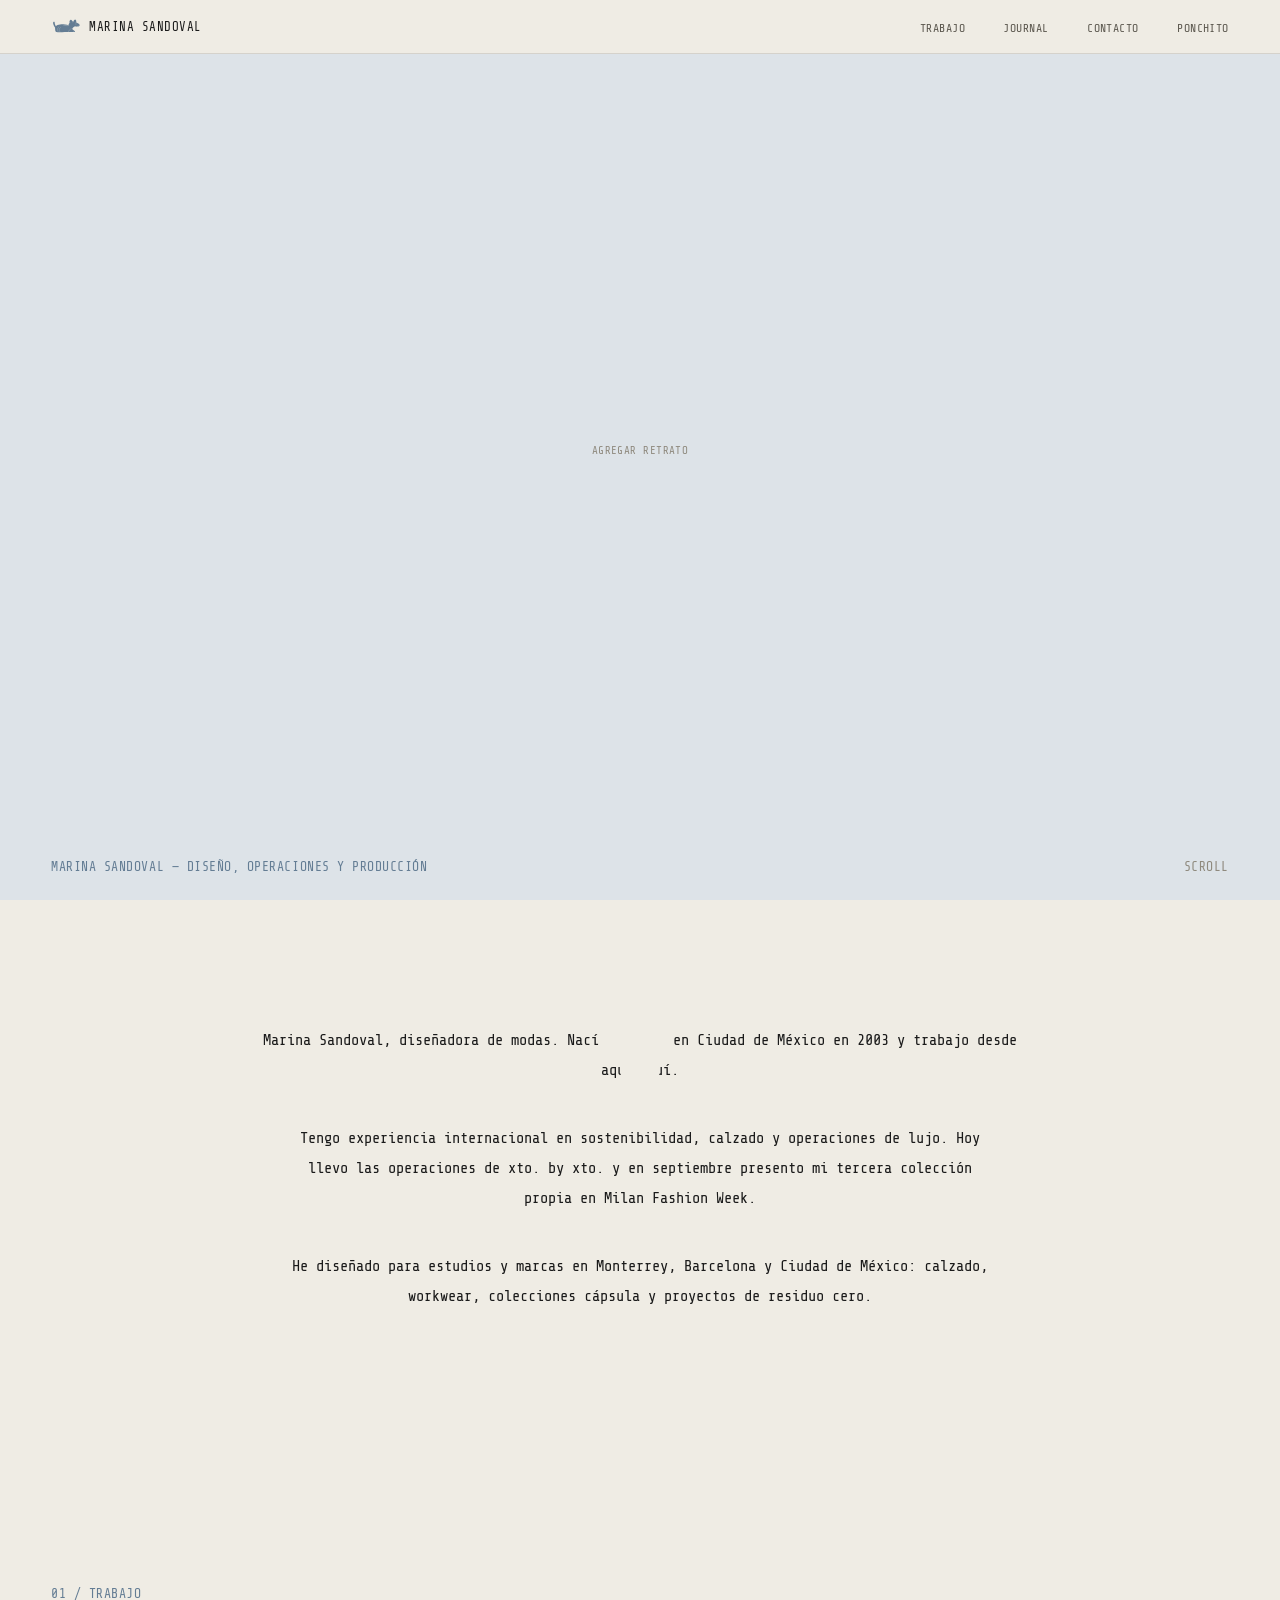
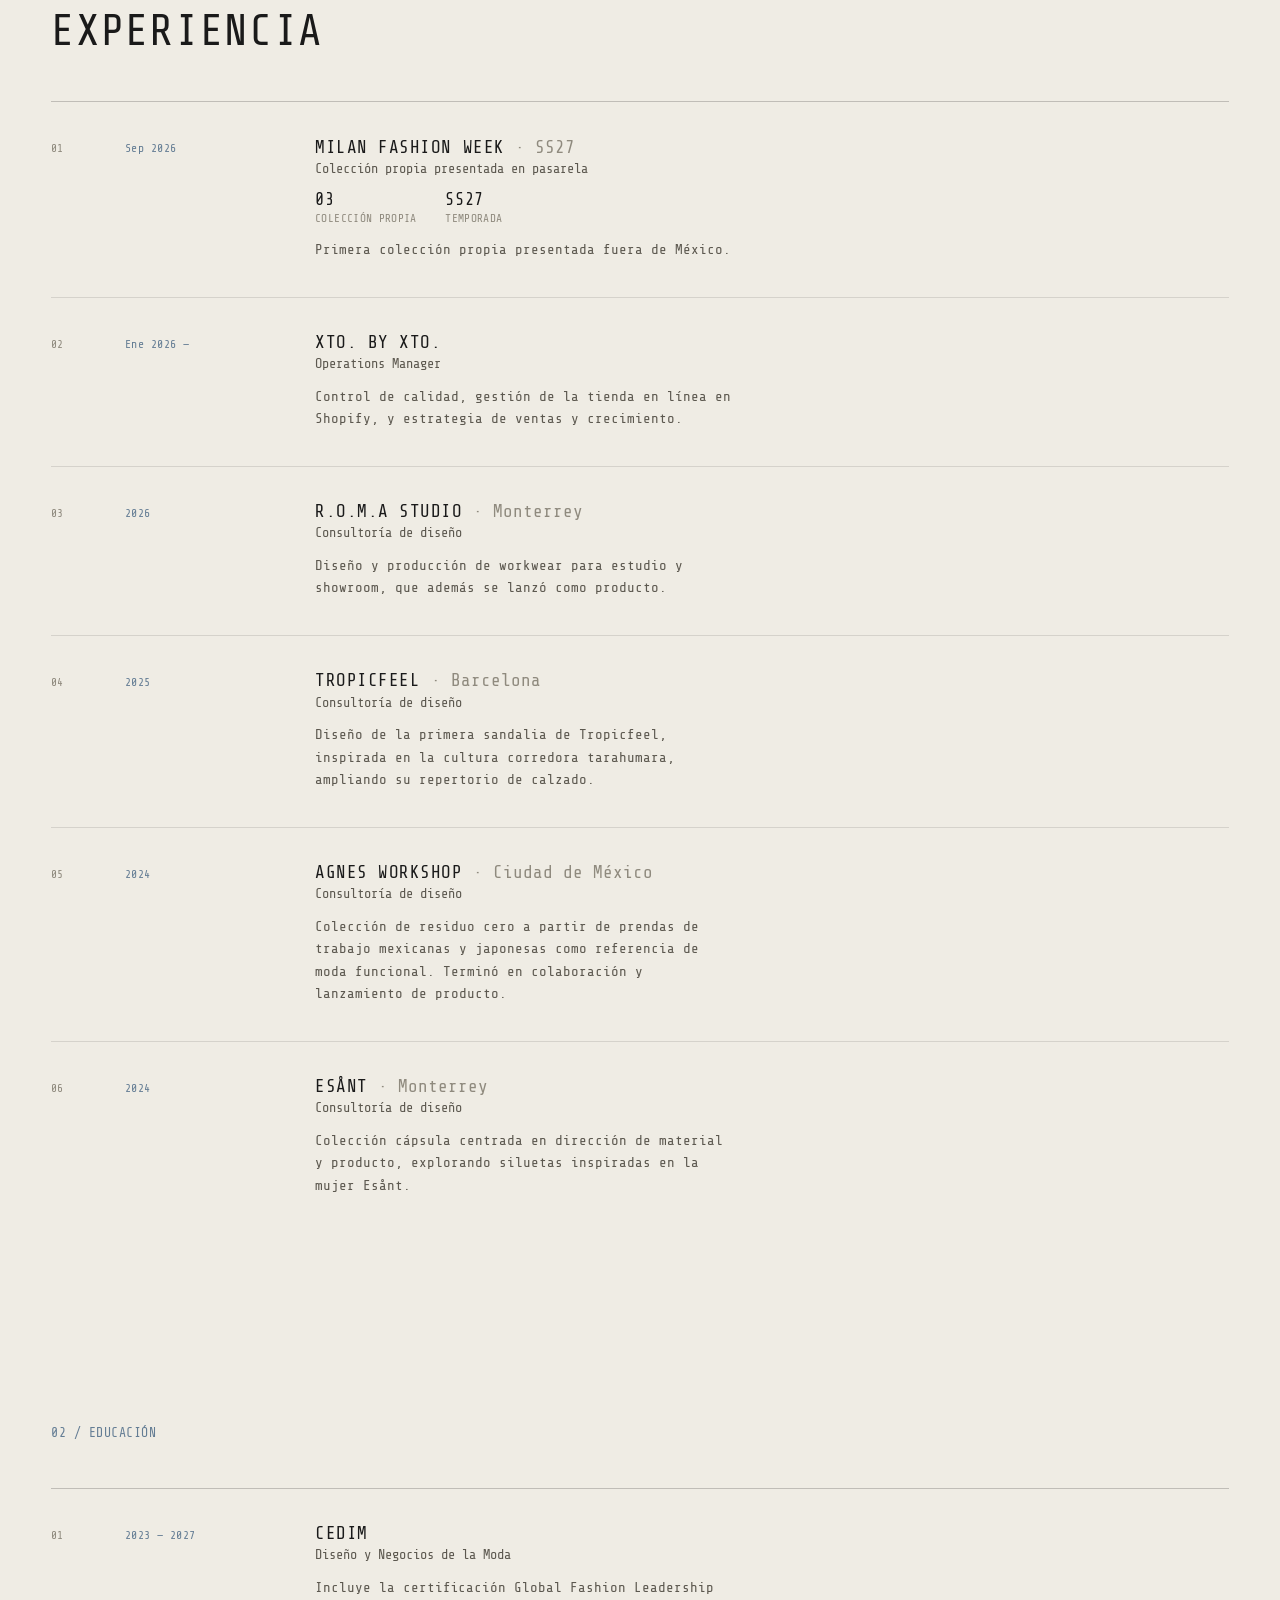
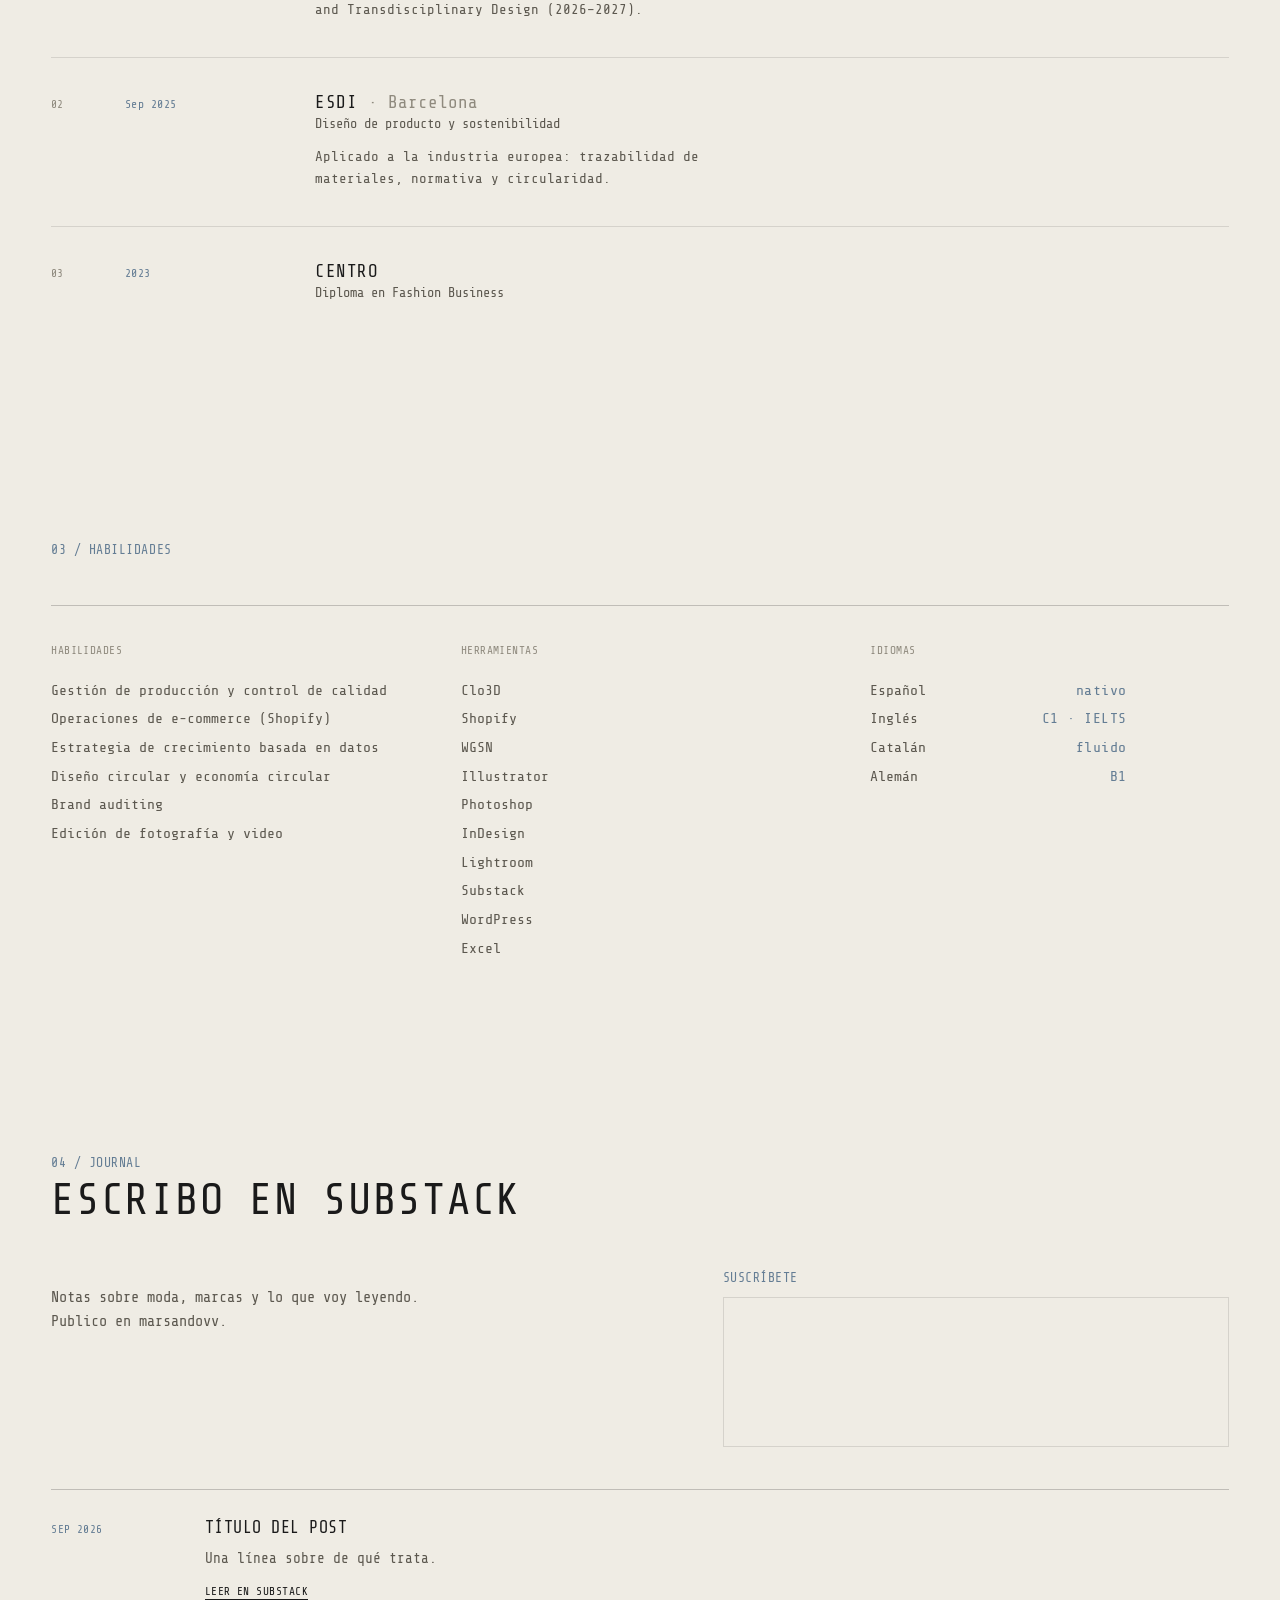
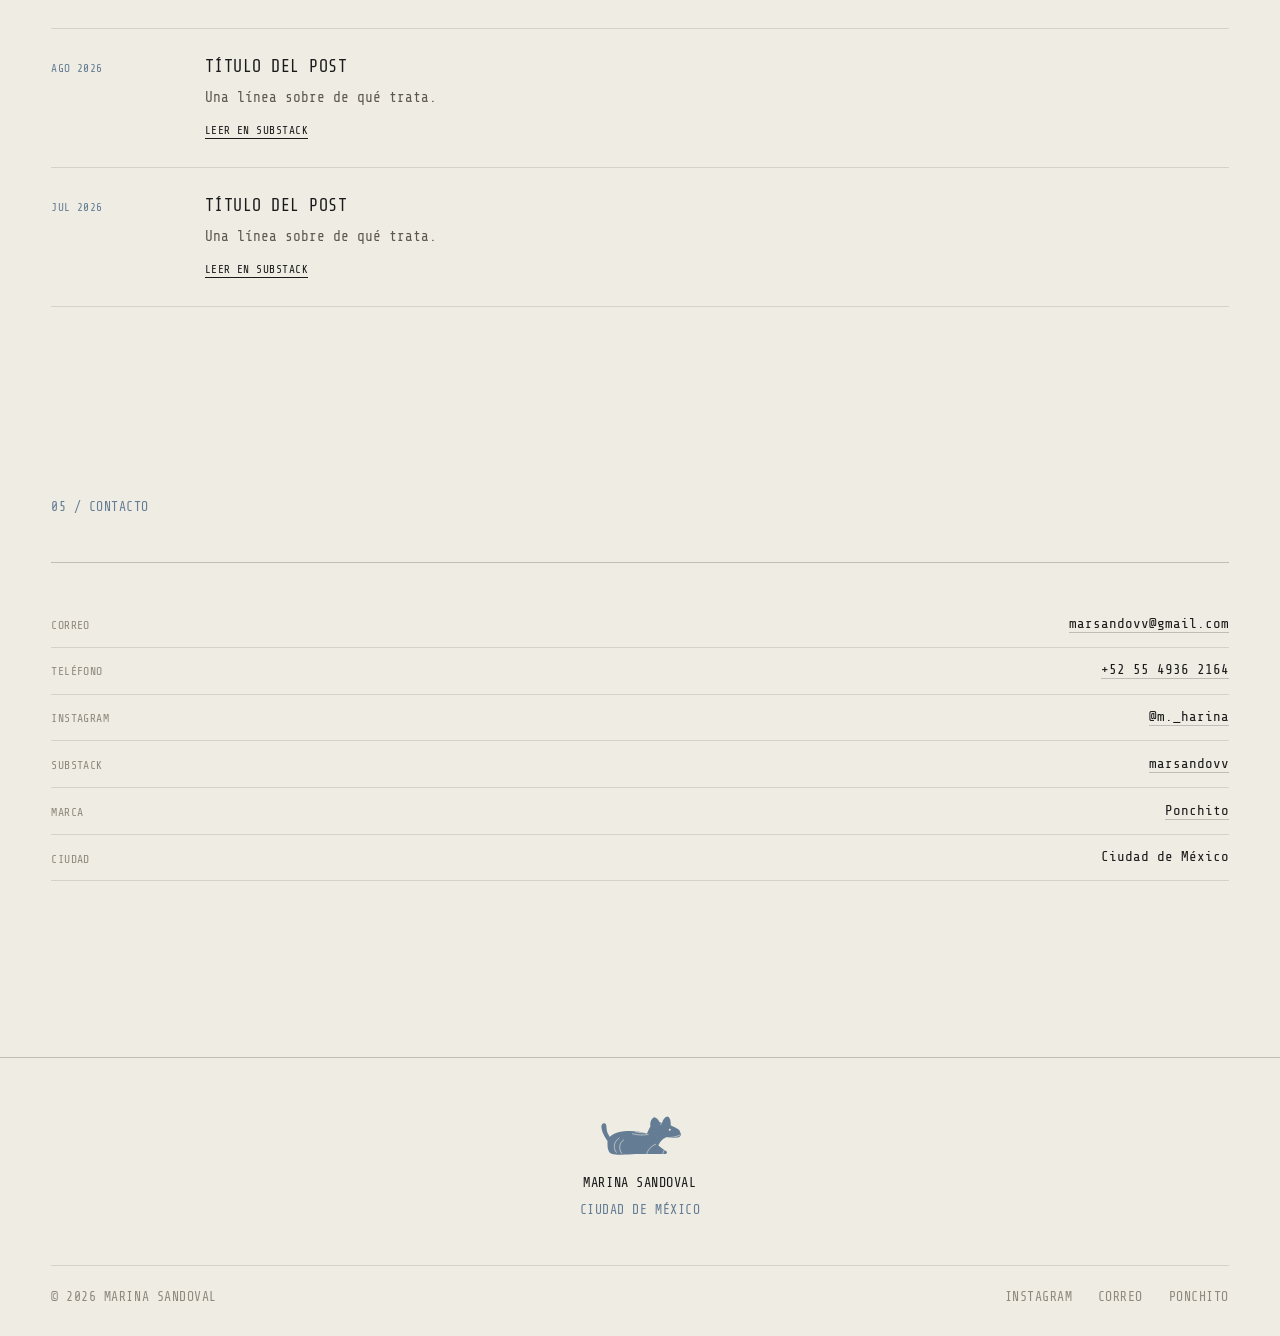
==== commit 0139af45: "Add files via upload" ====
--- a/index.html
+++ b/index.html
@@ -7,7 +7,7 @@
 <meta name="description" content="Marina Sandoval — diseñadora de modas. Sostenibilidad, calzado y operaciones. Ciudad de México.">
 <link rel="preconnect" href="https://fonts.googleapis.com">
 <link rel="preconnect" href="https://fonts.gstatic.com" crossorigin>
-<link href="https://fonts.googleapis.com/css2?family=IBM+Plex+Mono:wght@300;400;500&display=swap" rel="stylesheet">
+<link href="https://fonts.googleapis.com/css2?family=Share+Tech+Mono&display=swap" rel="stylesheet">
 <link rel="stylesheet" href="style.css">
 </head>
 <body>
--- a/style.css
+++ b/style.css
@@ -22,7 +22,7 @@
   margin:0;
   background:var(--paper);
   color:var(--ink);
-  font-family:"IBM Plex Mono",ui-monospace,"Courier New",monospace;
+  font-family:"Share Tech Mono",ui-monospace,"Courier New",monospace;
   font-weight:400;
   -webkit-font-smoothing:antialiased;
 }
@@ -34,23 +34,23 @@
 
 /* ---------- type ---------- */
 .display-md{
-  font-size:clamp(1.35rem,3.2vw,2.2rem);
-  font-weight:500;line-height:1.2;
-  letter-spacing:0.16em;text-transform:uppercase;margin:0;
+  font-size:clamp(1.6rem,3.9vw,2.7rem);
+  font-weight:400;line-height:1.02;
+  letter-spacing:0.04em;text-transform:uppercase;margin:0;
 }
 .lede{
-  font-size:0.95rem;font-weight:400;line-height:1.75;
+  font-size:0.95rem;font-weight:400;line-height:1.6;
   color:var(--ink-mid);max-width:46ch;
 }
-.body-copy{font-size:0.95rem;line-height:1.8;max-width:62ch;}
+.body-copy{font-size:0.95rem;line-height:1.65;max-width:62ch;}
 .meta{
-  font-size:0.72rem;letter-spacing:0.2em;text-transform:uppercase;color:var(--blue);
+  font-size:0.82rem;letter-spacing:0.04em;text-transform:uppercase;color:var(--blue);
 }
 .meta-ink{color:var(--ink-faint);}
 
 /* ---------- shells ---------- */
 .wrap{padding:0 var(--gutter);}
-.section-head{padding:7rem 0 3rem;display:flex;flex-direction:column;gap:1.2rem;}
+.section-head{padding:7rem 0 3rem;display:flex;flex-direction:column;gap:0.5rem;}
 .section-pad{padding-bottom:5rem;}
 
 /* ---------- nav ---------- */
@@ -63,13 +63,13 @@
 }
 .nav-mark{
   display:flex;align-items:center;gap:0.5rem;
-  font-size:0.78rem;letter-spacing:0.22em;text-transform:uppercase;font-weight:500;
+  font-size:0.78rem;letter-spacing:0.04em;text-transform:uppercase;font-weight:400;
 }
 .nav-dog{width:30px;height:17px;color:var(--blue);flex:none;}
 .nav-links{display:flex;gap:clamp(1rem,3vw,2.6rem);list-style:none;margin:0;padding:0;}
-.nav-links a{font-size:0.72rem;letter-spacing:0.2em;text-transform:uppercase;color:var(--ink-mid);}
+.nav-links a{font-size:0.72rem;letter-spacing:0.04em;text-transform:uppercase;color:var(--ink-mid);}
 .nav-links a:hover,.nav-links a[aria-current="page"]{color:var(--ink);}
-.nav-toggle{display:none;font-size:0.72rem;letter-spacing:0.2em;text-transform:uppercase;}
+.nav-toggle{display:none;font-size:0.72rem;letter-spacing:0.04em;text-transform:uppercase;}
 
 @media (max-width:760px){
   .nav-links{
@@ -92,7 +92,7 @@
 .slot.has-image{border-color:transparent;}
 .slot.has-image .slot-hint{display:none;}
 .slot-hint{
-  font-size:0.68rem;letter-spacing:0.2em;text-transform:uppercase;
+  font-size:0.68rem;letter-spacing:0.04em;text-transform:uppercase;
   color:var(--ink-faint);text-align:center;padding:1rem;
 }
 .slot input[type=file]{display:none;}
@@ -110,7 +110,7 @@
 .manifesto{padding:clamp(6rem,14vh,10rem) var(--gutter) clamp(8rem,18vh,14rem);}
 .manifesto-inner{max-width:44rem;margin:0 auto;text-align:center;}
 .manifesto-inner p{
-  font-size:clamp(0.9rem,1.15vw,1rem);line-height:2;color:var(--ink);margin:0 0 2.6rem;
+  font-size:clamp(0.95rem,1.2vw,1.05rem);line-height:1.95;color:var(--ink);margin:0 0 2.4rem;
 }
 .manifesto-inner p:last-child{margin-bottom:0;}
 .sline{display:block;position:relative;width:100%;}
@@ -152,18 +152,18 @@
   font-size:0.7rem;color:var(--ink-faint);padding-top:0.3rem;
 }
 .work-num::before{content:counter(work,decimal-leading-zero);}
-.work-when{font-size:0.72rem;letter-spacing:0.12em;color:var(--blue);padding-top:0.3rem;}
+.work-when{font-size:0.72rem;letter-spacing:0.04em;color:var(--blue);padding-top:0.3rem;}
 .work-org{
-  font-size:0.95rem;font-weight:500;letter-spacing:0.08em;text-transform:uppercase;
-  margin:0 0 0.3rem;
-}
-.work-org .ctx{color:var(--ink-faint);font-weight:400;letter-spacing:0.04em;text-transform:none;}
+  font-size:1.1rem;font-weight:400;letter-spacing:0.03em;text-transform:uppercase;
+  line-height:1.1;margin:0 0 0.25rem;
+}
+.work-org .ctx{color:var(--ink-faint);font-weight:400;letter-spacing:0;text-transform:none;}
 .work-role{font-size:0.85rem;color:var(--ink-mid);margin:0 0 0.9rem;}
 .work-stats{display:flex;flex-wrap:wrap;gap:1.8rem;margin:0 0 0.9rem;padding:0;list-style:none;}
 .work-stats div{display:flex;flex-direction:column;gap:0.15rem;}
-.work-stats .n{font-size:1.05rem;font-weight:500;letter-spacing:0.02em;}
-.work-stats .l{font-size:0.7rem;letter-spacing:0.1em;text-transform:uppercase;color:var(--ink-faint);}
-.work-note{font-size:0.85rem;line-height:1.75;color:var(--ink-mid);margin:0;max-width:52ch;}
+.work-stats .n{font-size:1.05rem;font-weight:400;letter-spacing:0.04em;}
+.work-stats .l{font-size:0.7rem;letter-spacing:0.03em;text-transform:uppercase;color:var(--ink-faint);}
+.work-note{font-size:0.88rem;line-height:1.6;color:var(--ink-mid);margin:0;max-width:52ch;}
 
 @media (max-width:760px){
   .work-item{grid-template-columns:1fr;gap:0.5rem;}
@@ -178,13 +178,13 @@
   border-top:1px solid var(--rule);padding-top:2.4rem;
 }
 .cols h3{
-  font-size:0.7rem;letter-spacing:0.2em;text-transform:uppercase;
+  font-size:0.7rem;letter-spacing:0.04em;text-transform:uppercase;
   color:var(--ink-faint);margin:0 0 1.2rem;font-weight:400;
 }
 .cols ul{list-style:none;margin:0;padding:0;}
-.cols li{font-size:0.85rem;line-height:2;color:var(--ink-mid);}
+.cols li{font-size:0.92rem;line-height:1.95;color:var(--ink-mid);}
 .cols .lang{display:flex;justify-content:space-between;gap:1rem;max-width:16rem;}
-.cols .lang .lvl{color:var(--blue);letter-spacing:0.1em;}
+.cols .lang .lvl{color:var(--blue);letter-spacing:0.03em;}
 @media (max-width:760px){ .cols{grid-template-columns:1fr;gap:2.4rem;} }
 
 /* ---------- contact ---------- */
@@ -194,7 +194,7 @@
   padding:0.9rem 0;border-bottom:1px solid var(--rule-faint);
   font-size:0.88rem;
 }
-.contact-rows .row .k{color:var(--ink-faint);font-size:0.72rem;letter-spacing:0.16em;text-transform:uppercase;padding-top:0.2rem;}
+.contact-rows .row .k{color:var(--ink-faint);font-size:0.72rem;letter-spacing:0.04em;text-transform:uppercase;padding-top:0.2rem;}
 .contact-rows a{border-bottom:1px solid var(--rule);padding-bottom:1px;}
 .contact-rows a:hover{border-color:var(--ink);}
 
@@ -209,10 +209,10 @@
   display:grid;grid-template-columns:8rem 1fr;gap:1.6rem;
   padding:1.8rem 0;border-bottom:1px solid var(--rule-faint);
 }
-.post-row .date{font-size:0.7rem;letter-spacing:0.18em;text-transform:uppercase;color:var(--blue);padding-top:0.25rem;}
-.post-row h3{margin:0 0 0.6rem;font-size:0.95rem;font-weight:500;letter-spacing:0.1em;text-transform:uppercase;line-height:1.5;}
-.post-row p{margin:0 0 0.7rem;color:var(--ink-mid);font-size:0.88rem;line-height:1.75;max-width:52ch;}
-.post-row a.read{font-size:0.7rem;letter-spacing:0.18em;text-transform:uppercase;border-bottom:1px solid var(--ink);padding-bottom:1px;}
+.post-row .date{font-size:0.7rem;letter-spacing:0.04em;text-transform:uppercase;color:var(--blue);padding-top:0.25rem;}
+.post-row h3{margin:0 0 0.6rem;font-size:1.05rem;font-weight:400;letter-spacing:0.03em;text-transform:uppercase;line-height:1.1;}
+.post-row p{margin:0 0 0.7rem;color:var(--ink-mid);font-size:0.9rem;line-height:1.6;max-width:52ch;}
+.post-row a.read{font-size:0.7rem;letter-spacing:0.04em;text-transform:uppercase;border-bottom:1px solid var(--ink);padding-bottom:1px;}
 @media (max-width:700px){
   .journal-head{grid-template-columns:1fr;}
   .post-row{grid-template-columns:1fr;}
@@ -232,22 +232,22 @@
   font-family:"Helvetica Neue",Arial,sans-serif;font-weight:700;
   font-size:clamp(1.9rem,8vw,5rem);line-height:1;
 }
-.brand-mark .word{letter-spacing:0.01em;}
+.brand-mark .word{letter-spacing:0.04em;}
 .brand-mark .ring{
   width:1.95em;height:1.28em;
   border:0.055em solid currentColor;border-radius:50%;
   display:inline-flex;align-items:center;justify-content:center;
-  margin:0 0.03em;letter-spacing:0.01em;
+  margin:0 0.03em;letter-spacing:0.04em;
 }
 .brand-mark.on-film{color:#fff;}
 .brand-tagline{position:relative;z-index:2;margin-top:1.6rem;text-align:center;}
 .brand-tagline p{
-  margin:0;font-size:0.78rem;letter-spacing:0.2em;text-transform:uppercase;color:var(--ink-mid);
+  margin:0;font-size:0.78rem;letter-spacing:0.04em;text-transform:uppercase;color:var(--ink-mid);
 }
 .brand-tagline.on-film p{color:rgba(255,255,255,0.85);}
 .film-upload{
   position:absolute;bottom:1.4rem;right:var(--gutter);z-index:3;
-  font-size:0.68rem;letter-spacing:0.2em;text-transform:uppercase;
+  font-size:0.68rem;letter-spacing:0.04em;text-transform:uppercase;
   color:var(--ink-faint);cursor:pointer;
 }
 .film-upload.on-film{color:rgba(255,255,255,0.8);}
@@ -262,7 +262,7 @@
   grid-column:1 / -1;display:flex;justify-content:space-between;align-items:baseline;gap:2rem;
   border-top:1px solid #d8c3bd;padding-top:0.8rem;
 }
-.look-caption .cap-text{font-size:0.85rem;color:var(--ink-mid);max-width:44ch;line-height:1.7;}
+.look-caption .cap-text{font-size:0.88rem;color:var(--ink-mid);max-width:44ch;line-height:1.55;}
 #look .slot{background-color:var(--pink);}
 @media (max-width:760px){ .look-row{grid-template-columns:1fr;} }
 
@@ -272,8 +272,8 @@
 .scatter-tile:hover{transform:scale(1.09);}
 #archive .slot{background-color:var(--yellow);}
 .scatter-text{position:absolute;}
-.scatter-text.label{font-size:0.7rem;letter-spacing:0.2em;text-transform:uppercase;color:var(--ink-mid);}
-.scatter-text.note{font-size:0.85rem;line-height:1.8;color:var(--ink-mid);}
+.scatter-text.label{font-size:0.7rem;letter-spacing:0.04em;text-transform:uppercase;color:var(--ink-mid);}
+.scatter-text.note{font-size:0.88rem;line-height:1.5;color:var(--ink-mid);}
 @media (prefers-reduced-motion:reduce){
   .scatter-tile{transition:none;}
   .scatter-tile:hover{transform:none;}
@@ -288,7 +288,7 @@
 footer{margin-top:6rem;padding:0 var(--gutter) 2rem;border-top:1px solid var(--rule);}
 .crest{display:flex;flex-direction:column;align-items:center;gap:0.75rem;padding:3.4rem 0 3rem;}
 .crest-dog{width:88px;height:51px;color:var(--blue);}
-.crest-name{font-size:0.85rem;letter-spacing:0.22em;text-transform:uppercase;font-weight:500;}
+.crest-name{font-size:0.85rem;letter-spacing:0.04em;text-transform:uppercase;font-weight:400;}
 .crest-mark{font-size:17px;color:var(--ink);}
 .crest-mark .ring{border-width:0.08em;}
 .footer-row{
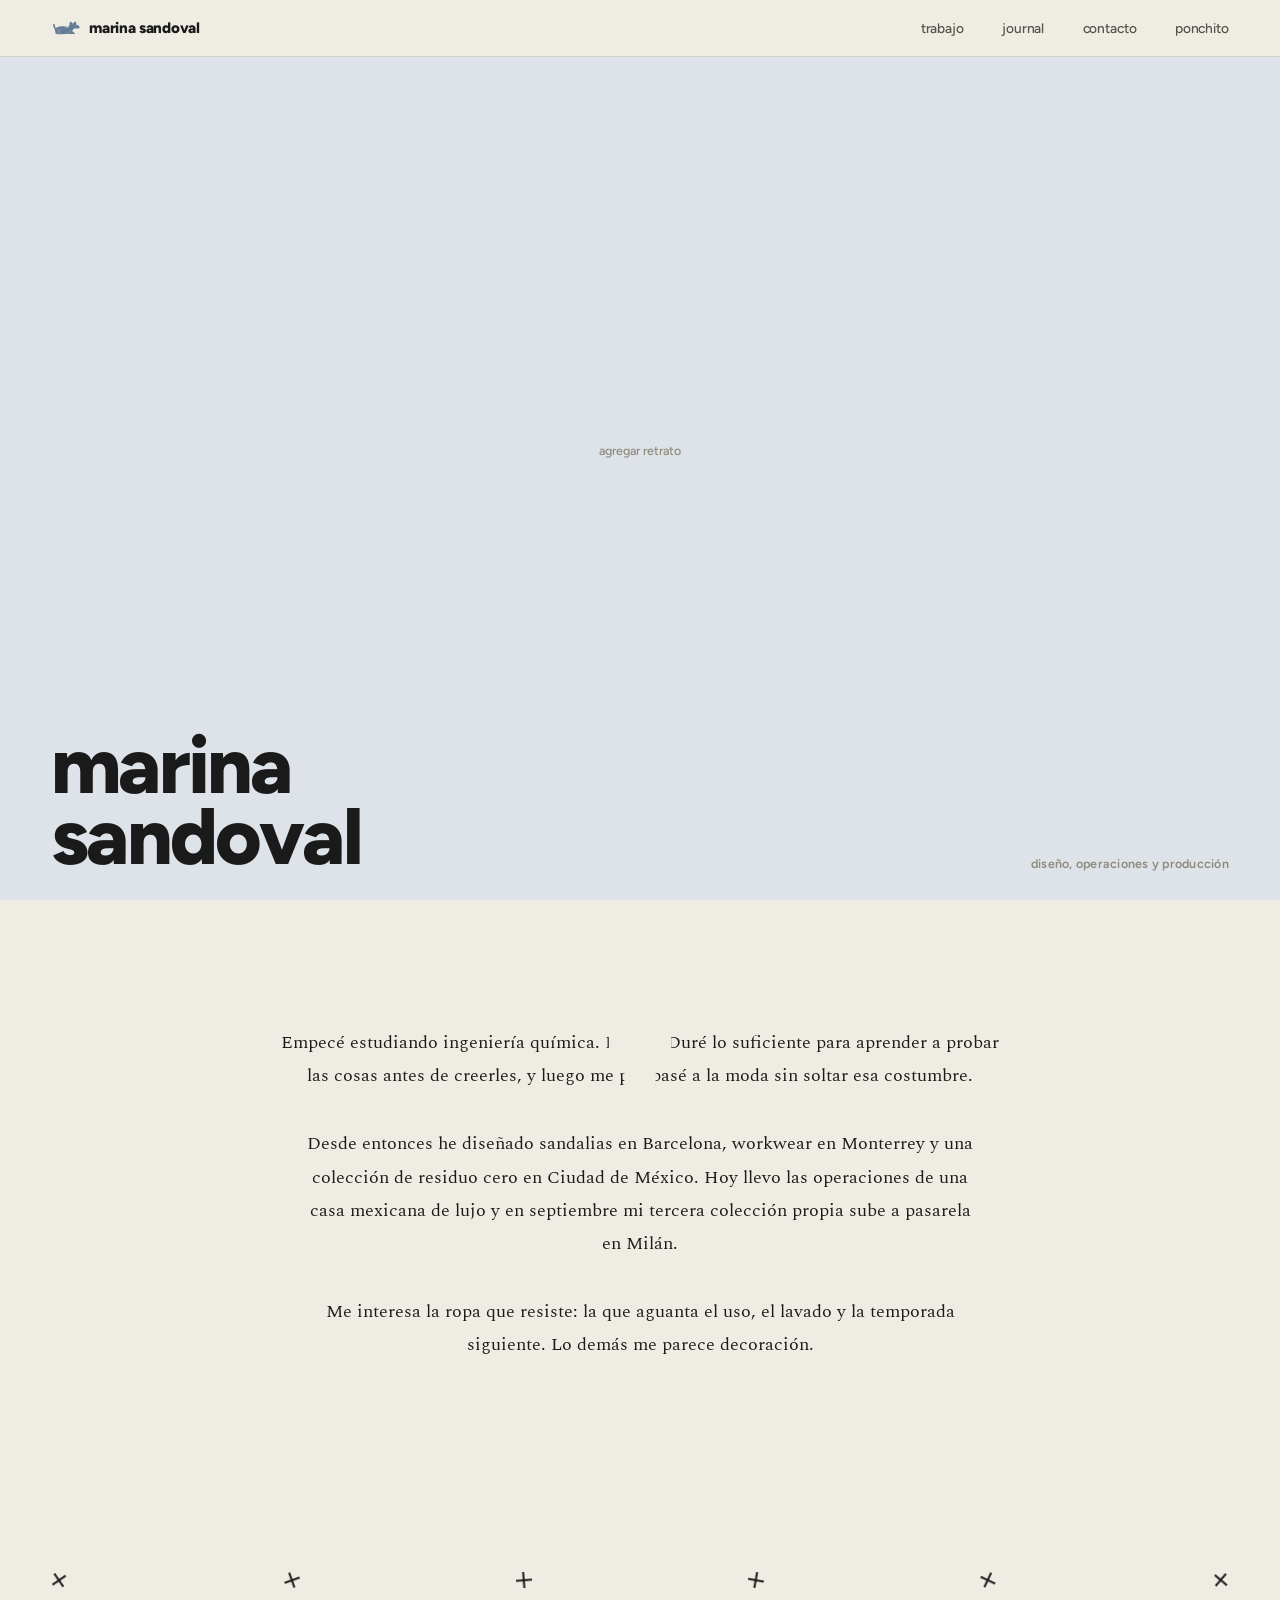
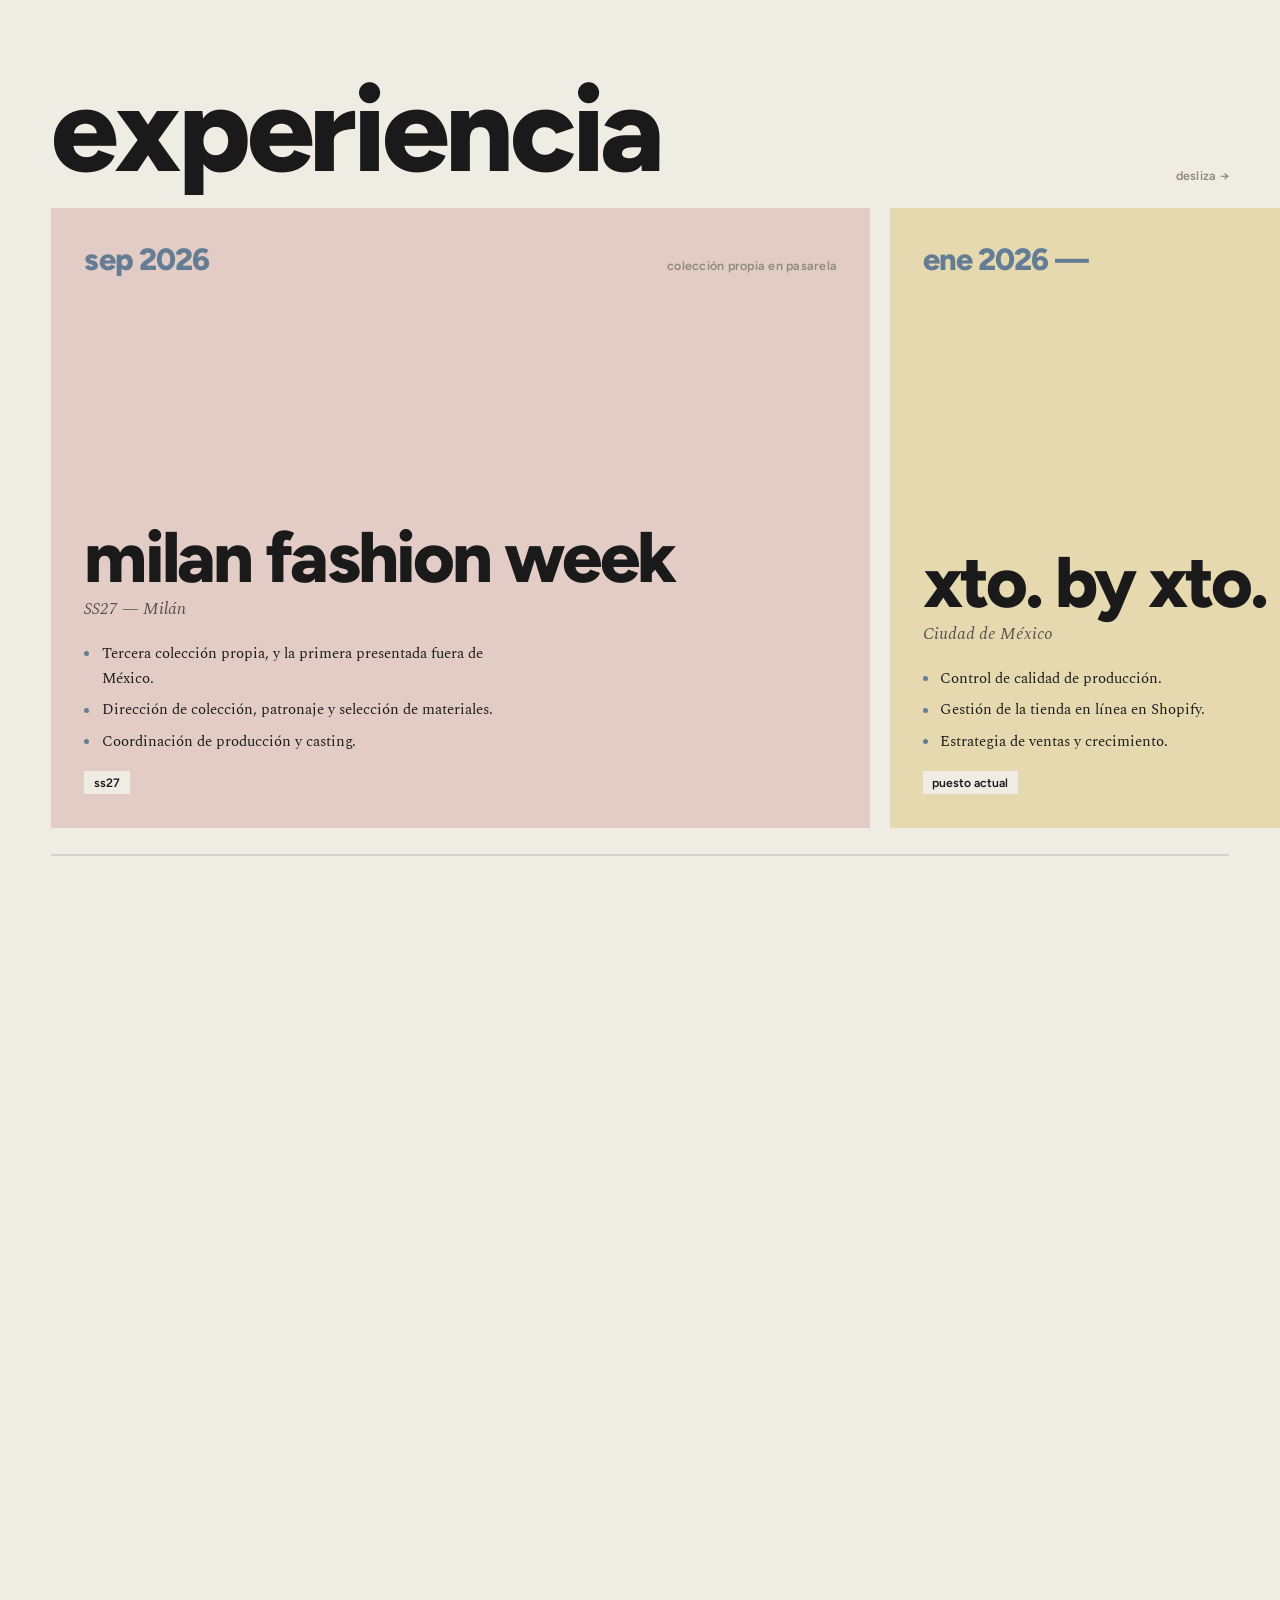
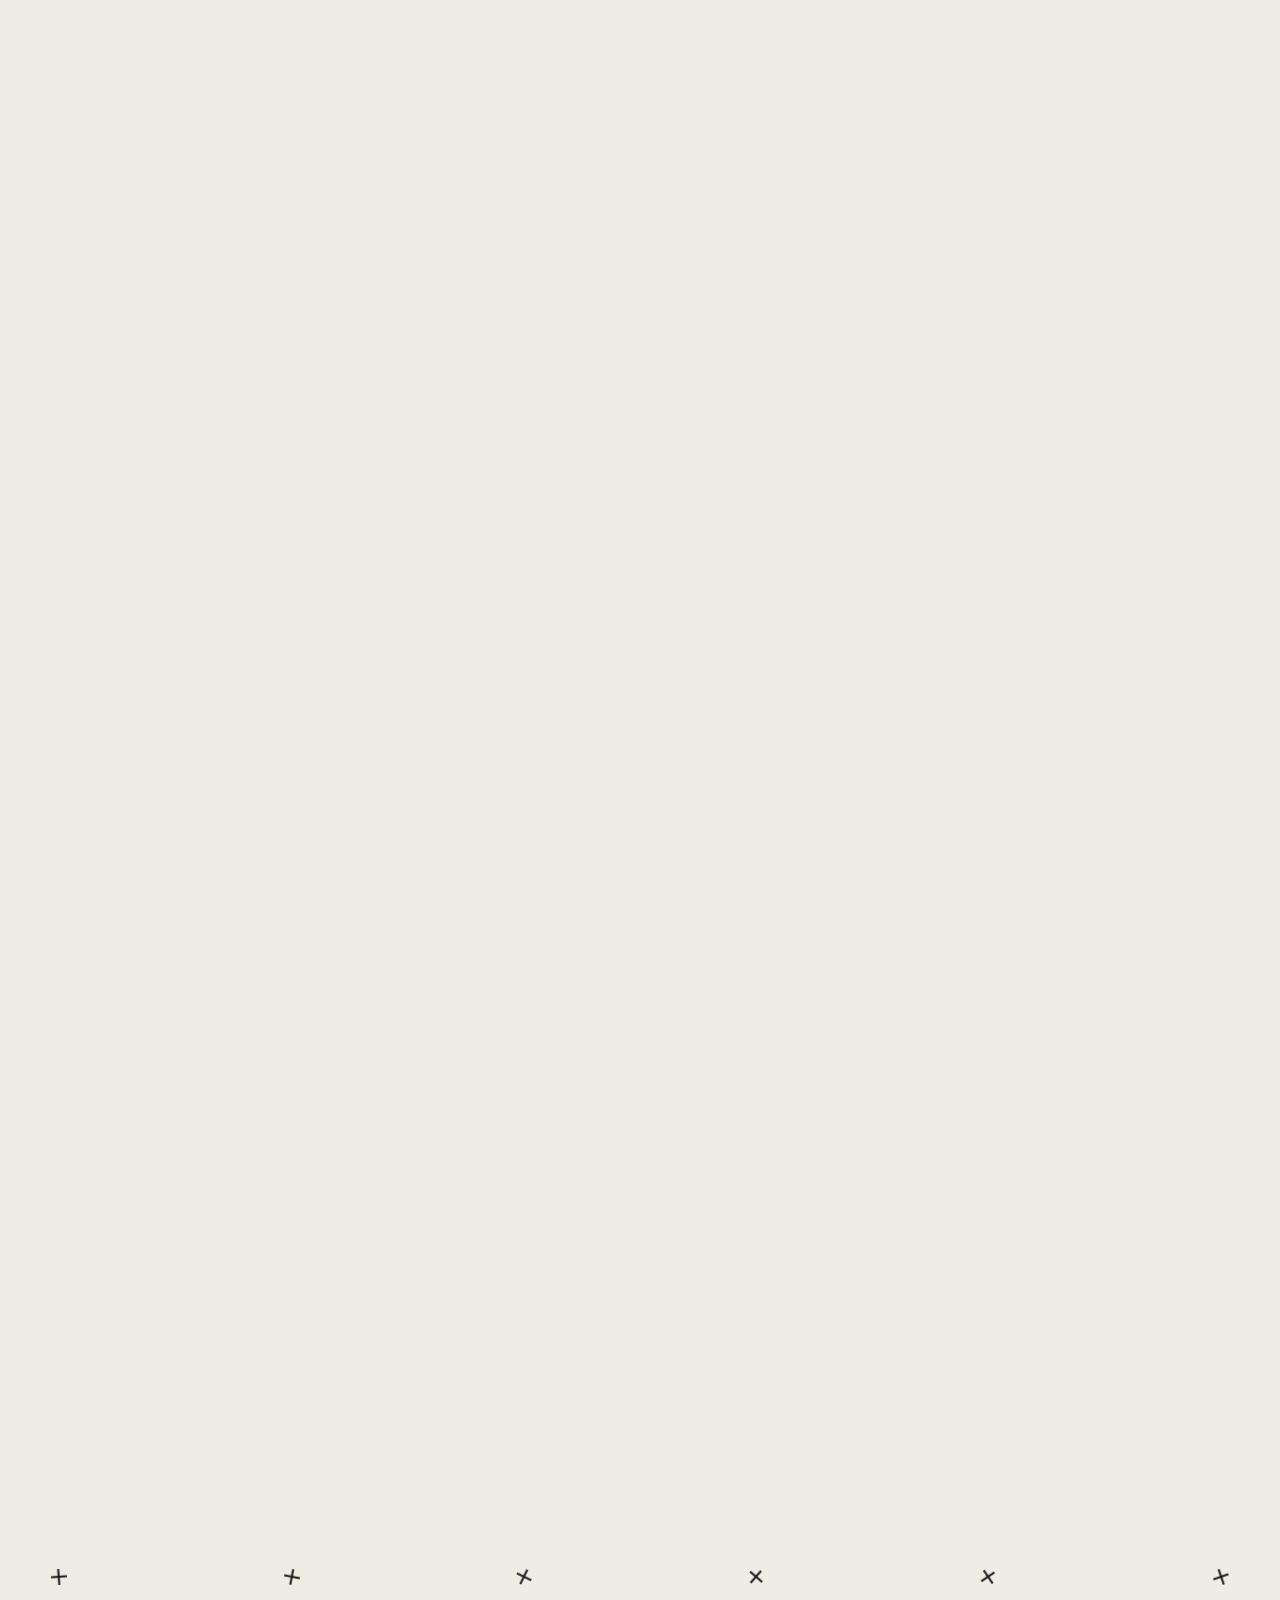
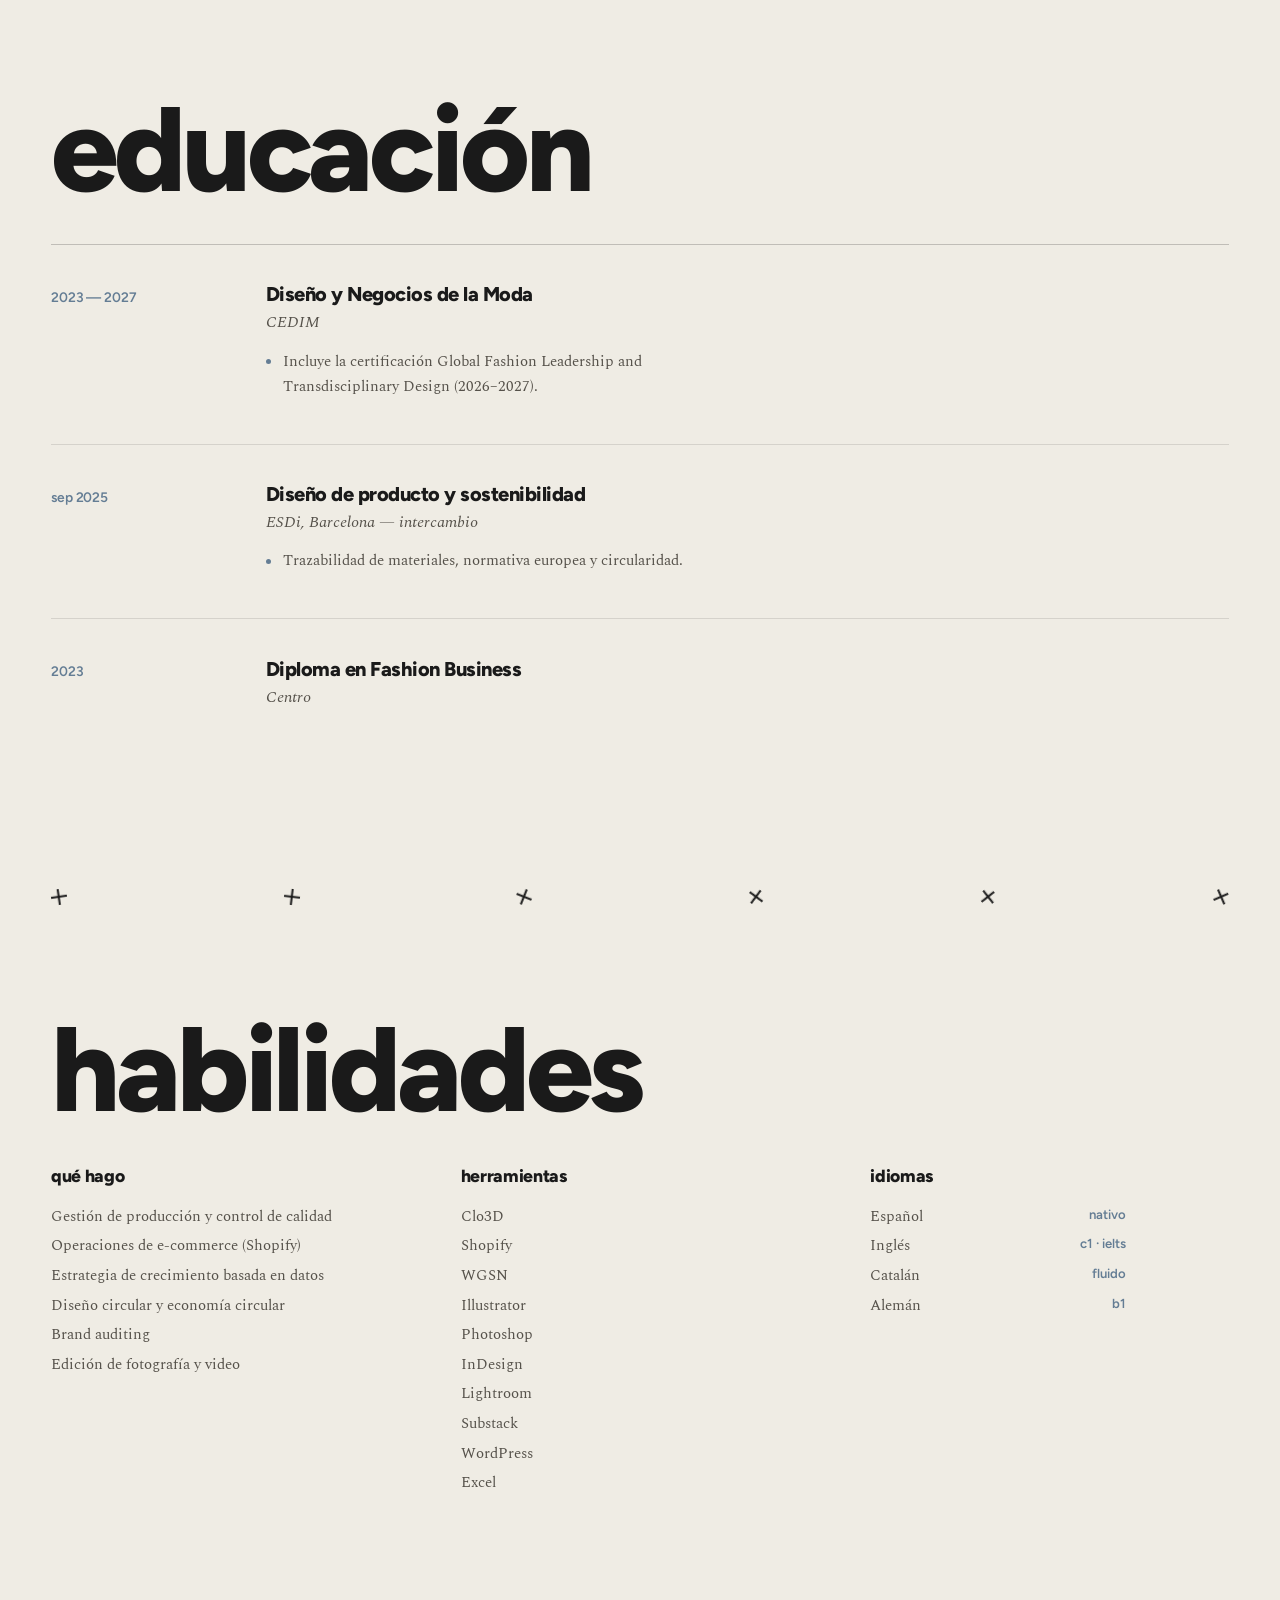
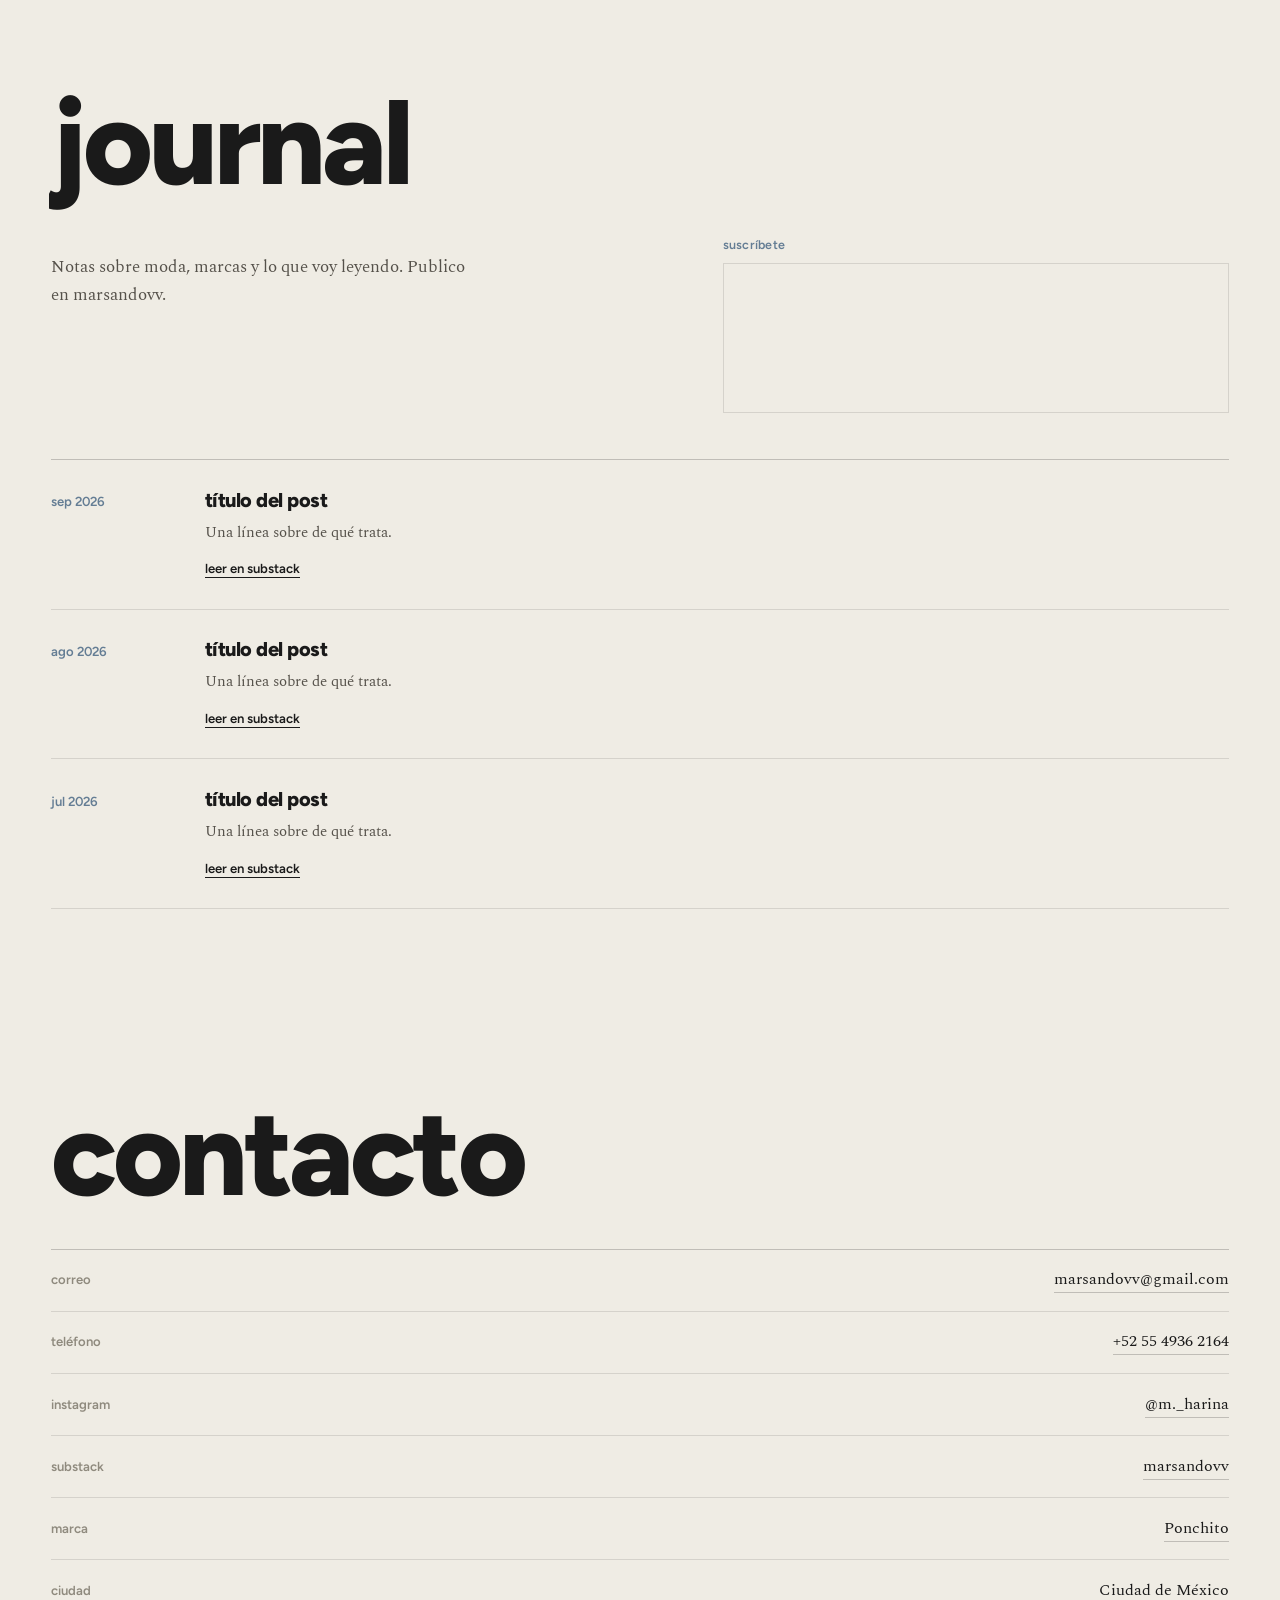
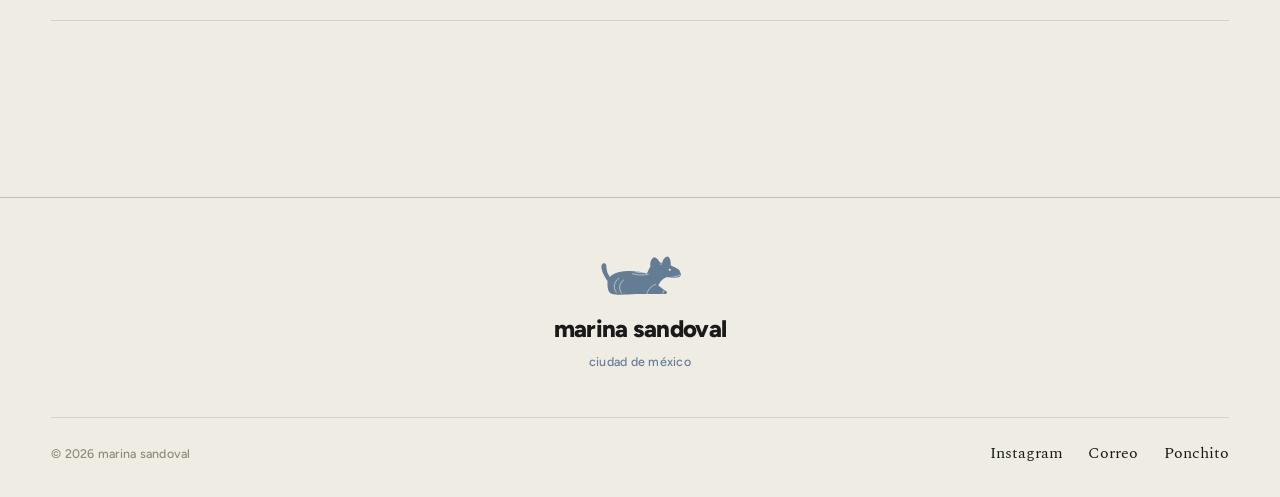
==== commit 03d04fd9: "Add files via upload" ====
--- a/index.html
+++ b/index.html
@@ -7,7 +7,7 @@
 <meta name="description" content="Marina Sandoval — diseñadora de modas. Sostenibilidad, calzado y operaciones. Ciudad de México.">
 <link rel="preconnect" href="https://fonts.googleapis.com">
 <link rel="preconnect" href="https://fonts.gstatic.com" crossorigin>
-<link href="https://fonts.googleapis.com/css2?family=Share+Tech+Mono&display=swap" rel="stylesheet">
+<link href="https://fonts.googleapis.com/css2?family=Figtree:wght@400;500;600;800&family=Spectral:ital,wght@0,300;0,400;0,500;1,400&display=swap" rel="stylesheet">
 <link rel="stylesheet" href="style.css">
 </head>
 <body>
@@ -54,17 +54,17 @@
     <input type="file" accept="image/*">
   </div>
   <div class="hero-foot">
-    <span class="meta">Marina Sandoval — Diseño, operaciones y producción</span>
-    <span class="meta meta-ink">Scroll</span>
+    <h1 class="hero-name split">marina<br>sandoval</h1>
+    <span class="label label-ink">diseño, operaciones y producción</span>
   </div>
 </section>
 
 <!-- INTRO: las líneas se abren alrededor del perrito -->
 <section class="manifesto" id="intro">
   <div class="manifesto-inner" id="introText">
-    <p>Marina Sandoval, diseñadora de modas. Nací en Ciudad de México en 2003 y trabajo desde aquí.</p>
-    <p>Tengo experiencia internacional en sostenibilidad, calzado y operaciones de lujo. Hoy llevo las operaciones de xto. by xto. y en septiembre presento mi tercera colección propia en Milan Fashion Week.</p>
-    <p>He diseñado para estudios y marcas en Monterrey, Barcelona y Ciudad de México: calzado, workwear, colecciones cápsula y proyectos de residuo cero.</p>
+    <p>Empecé estudiando ingeniería química. Duré lo suficiente para aprender a probar las cosas antes de creerles, y luego me pasé a la moda sin soltar esa costumbre.</p>
+    <p>Desde entonces he diseñado sandalias en Barcelona, workwear en Monterrey y una colección de residuo cero en Ciudad de México. Hoy llevo las operaciones de una casa mexicana de lujo y en septiembre mi tercera colección propia sube a pasarela en Milán.</p>
+    <p>Me interesa la ropa que resiste: la que aguanta el uso, el lavado y la temporada siguiente. Lo demás me parece decoración.</p>
   </div>
 </section>
 
@@ -72,131 +72,168 @@
   <svg class="mark-dog"><use href="#dogmark"/></svg>
 </div>
 
-<!-- TRABAJO -->
-<section id="trabajo" class="section-pad">
-  <div class="wrap">
-    <div class="section-head">
-      <span class="meta">01 / Trabajo</span>
-      <h2 class="display-md">Experiencia</h2>
-    </div>
-
-    <ol class="work-list">
-
-      <li class="work-item">
-        <span class="work-num"></span>
-        <span class="work-when">Sep 2026</span>
-        <div>
-          <h3 class="work-org">Milan Fashion Week <span class="ctx">· SS27</span></h3>
-          <p class="work-role">Colección propia presentada en pasarela</p>
-          <div class="work-stats">
-            <div><span class="n">03</span><span class="l">colección propia</span></div>
-            <div><span class="n">SS27</span><span class="l">temporada</span></div>
-          </div>
-          <p class="work-note">Primera colección propia presentada fuera de México.</p>
-        </div>
-      </li>
-
-      <li class="work-item">
-        <span class="work-num"></span>
-        <span class="work-when">Ene 2026 —</span>
-        <div>
-          <h3 class="work-org">xto. by xto.</h3>
-          <p class="work-role">Operations Manager</p>
-          <p class="work-note">Control de calidad, gestión de la tienda en línea en Shopify, y estrategia de ventas y crecimiento.</p>
-        </div>
-      </li>
-
-      <li class="work-item">
-        <span class="work-num"></span>
-        <span class="work-when">2026</span>
-        <div>
-          <h3 class="work-org">R.O.M.A Studio <span class="ctx">· Monterrey</span></h3>
-          <p class="work-role">Consultoría de diseño</p>
-          <p class="work-note">Diseño y producción de workwear para estudio y showroom, que además se lanzó como producto.</p>
-        </div>
-      </li>
-
-      <li class="work-item">
-        <span class="work-num"></span>
-        <span class="work-when">2025</span>
-        <div>
-          <h3 class="work-org">Tropicfeel <span class="ctx">· Barcelona</span></h3>
-          <p class="work-role">Consultoría de diseño</p>
-          <p class="work-note">Diseño de la primera sandalia de Tropicfeel, inspirada en la cultura corredora tarahumara, ampliando su repertorio de calzado.</p>
-        </div>
-      </li>
-
-      <li class="work-item">
-        <span class="work-num"></span>
-        <span class="work-when">2024</span>
-        <div>
-          <h3 class="work-org">Agnes Workshop <span class="ctx">· Ciudad de México</span></h3>
-          <p class="work-role">Consultoría de diseño</p>
-          <p class="work-note">Colección de residuo cero a partir de prendas de trabajo mexicanas y japonesas como referencia de moda funcional. Terminó en colaboración y lanzamiento de producto.</p>
-        </div>
-      </li>
-
-      <li class="work-item">
-        <span class="work-num"></span>
-        <span class="work-when">2024</span>
-        <div>
-          <h3 class="work-org">Esånt <span class="ctx">· Monterrey</span></h3>
-          <p class="work-role">Consultoría de diseño</p>
-          <p class="work-note">Colección cápsula centrada en dirección de material y producto, explorando siluetas inspiradas en la mujer Esånt.</p>
-        </div>
-      </li>
-
-    </ol>
-  </div>
-</section>
+<div class="plus-row" aria-hidden="true">
+  <span class="plus"><span class="plus-x"></span></span><span class="plus"><span class="plus-x"></span></span><span class="plus"><span class="plus-x"></span></span><span class="plus"><span class="plus-x"></span></span><span class="plus"><span class="plus-x"></span></span><span class="plus"><span class="plus-x"></span></span>
+</div>
+
+<!-- TRABAJO: los proyectos se deslizan de lado -->
+<section id="trabajo" class="hscroll">
+  <div class="hscroll-sticky">
+    <div class="hscroll-head">
+      <h2 class="title-xl split">experiencia</h2>
+      <span class="label label-ink">desliza →</span>
+    </div>
+    <div class="hscroll-track">
+      <article class="hcard">
+        <div class="hcard-top">
+          <span class="hcard-when">sep 2026</span>
+          <span class="label label-ink">colección propia en pasarela</span>
+        </div>
+        <div>
+          <h3 class="hcard-title">milan fashion week</h3>
+          <p class="hcard-place">SS27 — Milán</p>
+          <ul class="cv-points">
+          <li>Tercera colección propia, y la primera presentada fuera de México.</li>
+          <li>Dirección de colección, patronaje y selección de materiales.</li>
+          <li>Coordinación de producción y casting.</li>
+          </ul>
+        <span class="cv-tag">ss27</span>
+        </div>
+      </article>
+      <article class="hcard">
+        <div class="hcard-top">
+          <span class="hcard-when">ene 2026 —</span>
+          <span class="label label-ink">operations manager</span>
+        </div>
+        <div>
+          <h3 class="hcard-title">xto. by xto.</h3>
+          <p class="hcard-place">Ciudad de México</p>
+          <ul class="cv-points">
+          <li>Control de calidad de producción.</li>
+          <li>Gestión de la tienda en línea en Shopify.</li>
+          <li>Estrategia de ventas y crecimiento.</li>
+          </ul>
+        <span class="cv-tag">puesto actual</span>
+        </div>
+      </article>
+      <article class="hcard">
+        <div class="hcard-top">
+          <span class="hcard-when">2026</span>
+          <span class="label label-ink">consultoría de diseño</span>
+        </div>
+        <div>
+          <h3 class="hcard-title">r.o.m.a studio</h3>
+          <p class="hcard-place">Monterrey</p>
+          <ul class="cv-points">
+          <li>Diseño y producción de workwear para estudio y showroom.</li>
+          <li>La línea terminó lanzándose también como producto.</li>
+          </ul>
+        </div>
+      </article>
+      <article class="hcard">
+        <div class="hcard-top">
+          <span class="hcard-when">2025</span>
+          <span class="label label-ink">consultoría de diseño</span>
+        </div>
+        <div>
+          <h3 class="hcard-title">tropicfeel</h3>
+          <p class="hcard-place">Barcelona</p>
+          <ul class="cv-points">
+          <li>Diseño de la primera sandalia de la marca.</li>
+          <li>Inspirada en la cultura corredora tarahumara.</li>
+          <li>Amplió su repertorio de calzado a una categoría nueva.</li>
+          </ul>
+        </div>
+      </article>
+      <article class="hcard">
+        <div class="hcard-top">
+          <span class="hcard-when">2024</span>
+          <span class="label label-ink">consultoría de diseño</span>
+        </div>
+        <div>
+          <h3 class="hcard-title">agnes workshop</h3>
+          <p class="hcard-place">Ciudad de México</p>
+          <ul class="cv-points">
+          <li>Colección de residuo cero a partir de prendas de trabajo mexicanas y japonesas.</li>
+          <li>Derivó en una colaboración y lanzamiento de producto.</li>
+          </ul>
+        </div>
+      </article>
+      <article class="hcard">
+        <div class="hcard-top">
+          <span class="hcard-when">2024</span>
+          <span class="label label-ink">consultoría de diseño</span>
+        </div>
+        <div>
+          <h3 class="hcard-title">esånt</h3>
+          <p class="hcard-place">Monterrey</p>
+          <ul class="cv-points">
+          <li>Colección cápsula centrada en dirección de material y producto.</li>
+          <li>Exploración de siluetas inspiradas en la mujer Esånt.</li>
+          </ul>
+        </div>
+      </article>
+    </div>
+    <div class="hscroll-progress"><div class="hscroll-bar"></div></div>
+  </div>
+</section>
+
+<div class="plus-row" aria-hidden="true">
+  <span class="plus"><span class="plus-x"></span></span><span class="plus"><span class="plus-x"></span></span><span class="plus"><span class="plus-x"></span></span><span class="plus"><span class="plus-x"></span></span><span class="plus"><span class="plus-x"></span></span><span class="plus"><span class="plus-x"></span></span>
+</div>
 
 <!-- EDUCACIÓN -->
 <section id="educacion" class="section-pad">
   <div class="wrap">
     <div class="section-head">
-      <span class="meta">02 / Educación</span>
-    </div>
-    <ol class="work-list">
-      <li class="work-item">
-        <span class="work-num"></span>
-        <span class="work-when">2023 — 2027</span>
-        <div>
-          <h3 class="work-org">CEDIM</h3>
-          <p class="work-role">Diseño y Negocios de la Moda</p>
-          <p class="work-note">Incluye la certificación Global Fashion Leadership and Transdisciplinary Design (2026–2027).</p>
+      <h2 class="title-xl split">educación</h2>
+    </div>
+    <ol class="cv-list">
+      <li class="cv-item">
+        <span class="cv-when">2023 — 2027</span>
+        <div>
+          <h3 class="cv-role">Diseño y Negocios de la Moda</h3>
+          <p class="cv-org">CEDIM</p>
+          <ul class="cv-points">
+            <li>Incluye la certificación Global Fashion Leadership and Transdisciplinary Design (2026–2027).</li>
+          </ul>
         </div>
       </li>
-      <li class="work-item">
-        <span class="work-num"></span>
-        <span class="work-when">Sep 2025</span>
-        <div>
-          <h3 class="work-org">ESDi <span class="ctx">· Barcelona</span></h3>
-          <p class="work-role">Diseño de producto y sostenibilidad</p>
-          <p class="work-note">Aplicado a la industria europea: trazabilidad de materiales, normativa y circularidad.</p>
+      <li class="cv-item">
+        <span class="cv-when">sep 2025</span>
+        <div>
+          <h3 class="cv-role">Diseño de producto y sostenibilidad</h3>
+          <p class="cv-org">ESDi, Barcelona — intercambio</p>
+          <ul class="cv-points">
+            <li>Trazabilidad de materiales, normativa europea y circularidad.</li>
+          </ul>
         </div>
       </li>
-      <li class="work-item">
-        <span class="work-num"></span>
-        <span class="work-when">2023</span>
-        <div>
-          <h3 class="work-org">Centro</h3>
-          <p class="work-role">Diploma en Fashion Business</p>
+      <li class="cv-item">
+        <span class="cv-when">2023</span>
+        <div>
+          <h3 class="cv-role">Diploma en Fashion Business</h3>
+          <p class="cv-org">Centro</p>
         </div>
       </li>
     </ol>
   </div>
 </section>
+
+<div class="plus-row" aria-hidden="true">
+  <span class="plus"><span class="plus-x"></span></span><span class="plus"><span class="plus-x"></span></span><span class="plus"><span class="plus-x"></span></span><span class="plus"><span class="plus-x"></span></span><span class="plus"><span class="plus-x"></span></span><span class="plus"><span class="plus-x"></span></span>
+</div>
 
 <!-- HABILIDADES -->
 <section id="habilidades" class="section-pad">
   <div class="wrap">
     <div class="section-head">
-      <span class="meta">03 / Habilidades</span>
+      <h2 class="title-xl split">habilidades</h2>
     </div>
 
     <div class="cols">
       <div>
-        <h3>Habilidades</h3>
+        <h3>qué hago</h3>
         <ul>
           <li>Gestión de producción y control de calidad</li>
           <li>Operaciones de e-commerce (Shopify)</li>
@@ -207,7 +244,7 @@
         </ul>
       </div>
       <div>
-        <h3>Herramientas</h3>
+        <h3>herramientas</h3>
         <ul>
           <li>Clo3D</li>
           <li>Shopify</li>
@@ -222,12 +259,12 @@
         </ul>
       </div>
       <div>
-        <h3>Idiomas</h3>
+        <h3>idiomas</h3>
         <ul>
           <li class="lang"><span>Español</span><span class="lvl">nativo</span></li>
-          <li class="lang"><span>Inglés</span><span class="lvl">C1 · IELTS</span></li>
+          <li class="lang"><span>Inglés</span><span class="lvl">c1 · ielts</span></li>
           <li class="lang"><span>Catalán</span><span class="lvl">fluido</span></li>
-          <li class="lang"><span>Alemán</span><span class="lvl">B1</span></li>
+          <li class="lang"><span>Alemán</span><span class="lvl">b1</span></li>
         </ul>
       </div>
     </div>
@@ -238,14 +275,13 @@
 <section id="journal" class="section-pad">
   <div class="wrap">
     <div class="section-head">
-      <span class="meta">04 / Journal</span>
-      <h2 class="display-md">Escribo en Substack</h2>
+      <h2 class="title-xl split">journal</h2>
     </div>
 
     <div class="journal-head">
       <p class="lede">Notas sobre moda, marcas y lo que voy leyendo. Publico en marsandovv.</p>
       <div class="substack-embed-wrap">
-        <p class="meta" style="margin:0 0 0.7rem;">Suscríbete</p>
+        <p class="label" style="margin:0 0 0.7rem;">suscríbete</p>
         <iframe src="https://marsandovv.substack.com/embed" frameborder="0" scrolling="no" title="Suscripción a Substack"></iframe>
       </div>
     </div>
@@ -258,7 +294,7 @@
 <section id="contacto" class="section-pad">
   <div class="wrap">
     <div class="section-head">
-      <span class="meta">05 / Contacto</span>
+      <h2 class="title-xl split">contacto</h2>
     </div>
     <div class="contact-rows">
       <div class="row"><span class="k">Correo</span><a href="mailto:marsandovv@gmail.com">marsandovv@gmail.com</a></div>
@@ -275,10 +311,10 @@
   <div class="crest">
     <svg class="crest-dog" aria-hidden="true"><use href="#dogmark"/></svg>
     <span class="crest-name">Marina Sandoval</span>
-    <span class="meta">Ciudad de México</span>
+    <span class="label">Ciudad de México</span>
   </div>
   <div class="footer-row">
-    <span class="meta meta-ink">© <span id="year"></span> Marina Sandoval</span>
+    <span class="label label-ink">© <span id="year"></span> Marina Sandoval</span>
     <span class="socials meta meta-ink">
       <a href="https://instagram.com/m._harina" target="_blank" rel="noopener">Instagram</a>
       <a href="mailto:marsandovv@gmail.com">Correo</a>
@@ -429,6 +465,114 @@
     else build();
   })();
 
+  /* ---------- letras que suben (títulos) ---------- */
+  (function letters(){
+    const reduce = window.matchMedia("(prefers-reduced-motion: reduce)").matches;
+    document.querySelectorAll(".split").forEach(el => {
+      const label = el.textContent.replace(/\s+/g, " ").trim();
+      const nodes = Array.from(el.childNodes);
+      el.textContent = "";
+      let i = 0;
+      nodes.forEach(n => {
+        if (n.nodeType !== 3){ el.appendChild(n); return; }
+        n.textContent.split(/(\s+)/).forEach(part => {
+          if (!part) return;
+          if (/^\s+$/.test(part)){ el.appendChild(document.createTextNode(" ")); return; }
+          const mask = document.createElement("span");
+          mask.className = "lt-mask";
+          mask.setAttribute("aria-hidden", "true");
+          Array.from(part).forEach(ch => {
+            const s = document.createElement("span");
+            s.className = "lt";
+            s.textContent = ch;
+            s.style.transitionDelay = (i++ * 32) + "ms";
+            mask.appendChild(s);
+          });
+          el.appendChild(mask);
+        });
+      });
+      el.setAttribute("aria-label", label);
+    });
+
+    const targets = document.querySelectorAll(".split, .logo-anim, .plus-row");
+    if (reduce || !("IntersectionObserver" in window)){
+      targets.forEach(t => t.classList.add("is-in"));
+      return;
+    }
+    const io = new IntersectionObserver(entries => {
+      entries.forEach(e => {
+        if (e.isIntersecting){ e.target.classList.add("is-in"); io.unobserve(e.target); }
+      });
+    }, { threshold: 0.2 });
+    targets.forEach(t => io.observe(t));
+  })();
+
+  /* ---------- los + giran con el scroll ---------- */
+  (function pluses(){
+    const rows = Array.from(document.querySelectorAll(".plus-row"));
+    if (!rows.length || window.matchMedia("(prefers-reduced-motion: reduce)").matches) return;
+    let ticking = false;
+    function update(){
+      const vh = window.innerHeight;
+      rows.forEach(row => {
+        const r = row.getBoundingClientRect();
+        if (r.bottom < -50 || r.top > vh + 50) return;
+        const t = 1 - r.top / vh;              // 0 al entrar, 1 arriba
+        row.querySelectorAll(".plus-x").forEach((p, i) => {
+          p.style.transform = "rotate(" + (t * 180 + i * 15) + "deg)";
+        });
+      });
+      ticking = false;
+    }
+    window.addEventListener("scroll", () => {
+      if (!ticking){ ticking = true; requestAnimationFrame(update); }
+    }, { passive:true });
+    update();
+  })();
+
+  /* ---------- experiencia: proyectos en horizontal ---------- */
+  (function hscroll(){
+    const sec = document.querySelector(".hscroll");
+    if (!sec) return;
+    const track = sec.querySelector(".hscroll-track");
+    const bar = sec.querySelector(".hscroll-bar");
+    const native = window.matchMedia("(max-width: 760px), (prefers-reduced-motion: reduce)");
+    let dist = 0, ticking = false;
+
+    function setup(){
+      if (native.matches){
+        sec.classList.add("is-native");
+        sec.style.height = "";
+        track.style.transform = "";
+        return;
+      }
+      sec.classList.remove("is-native");
+      const cards = track.querySelectorAll(".hcard");
+      const last = cards[cards.length - 1];
+      const pad = parseFloat(getComputedStyle(track).paddingLeft);
+      dist = Math.max(0, last.offsetLeft + last.offsetWidth + pad - window.innerWidth);
+      sec.style.height = (window.innerHeight + dist) + "px";
+      update();
+    }
+
+    function update(){
+      ticking = false;
+      if (native.matches || !dist) return;
+      const top = sec.getBoundingClientRect().top;
+      const p = Math.min(1, Math.max(0, -top / dist));
+      track.style.transform = "translate3d(" + (-p * dist) + "px,0,0)";
+      if (bar) bar.style.transform = "scaleX(" + p + ")";
+    }
+
+    window.addEventListener("scroll", () => {
+      if (!ticking){ ticking = true; requestAnimationFrame(update); }
+    }, { passive:true });
+    let rt;
+    window.addEventListener("resize", () => { clearTimeout(rt); rt = setTimeout(setup, 150); });
+    if (native.addEventListener) native.addEventListener("change", setup);
+    if (document.fonts && document.fonts.ready) document.fonts.ready.then(setup); else setup();
+  })();
+
   document.getElementById("year").textContent = new Date().getFullYear();
 </script>
 
--- a/style.css
+++ b/style.css
@@ -1,12 +1,13 @@
 /* ============================================================
-   Marina Sandoval / Ponchito — shared styles
-   Edit colours in one place, below.
+   Marina Sandoval / Ponchito
+   Títulos: Figtree 800, minúscula, grande.
+   Texto:   Spectral, serif.
    ============================================================ */
 
 :root{
   --paper:#efece4;
   --ink:#1a1a1a;
-  --ink-mid:#5c584f;
+  --ink-mid:#55514a;
   --ink-faint:#8f8a7e;
   --blue:#647d94;
   --pink:#e3ccc6;
@@ -14,6 +15,8 @@
   --rule:rgba(26,26,26,0.22);
   --rule-faint:rgba(26,26,26,0.12);
   --gutter:clamp(1.25rem,4vw,3.5rem);
+  --sans:"Figtree","Helvetica Neue",Helvetica,Arial,sans-serif;
+  --serif:"Spectral",Georgia,"Times New Roman",serif;
 }
 
 *{box-sizing:border-box;}
@@ -22,7 +25,7 @@
   margin:0;
   background:var(--paper);
   color:var(--ink);
-  font-family:"Share Tech Mono",ui-monospace,"Courier New",monospace;
+  font-family:var(--serif);
   font-weight:400;
   -webkit-font-smoothing:antialiased;
 }
@@ -32,57 +35,78 @@
 ::selection{background:var(--yellow);color:var(--ink);}
 :focus-visible{outline:1px solid var(--blue);outline-offset:3px;}
 
-/* ---------- type ---------- */
-.display-md{
-  font-size:clamp(1.6rem,3.9vw,2.7rem);
-  font-weight:400;line-height:1.02;
-  letter-spacing:0.04em;text-transform:uppercase;margin:0;
-}
-.lede{
-  font-size:0.95rem;font-weight:400;line-height:1.6;
-  color:var(--ink-mid);max-width:46ch;
-}
-.body-copy{font-size:0.95rem;line-height:1.65;max-width:62ch;}
-.meta{
-  font-size:0.82rem;letter-spacing:0.04em;text-transform:uppercase;color:var(--blue);
-}
-.meta-ink{color:var(--ink-faint);}
+/* ---------- títulos ---------- */
+.title-xl{
+  font-family:var(--sans);
+  font-weight:800;
+  font-size:clamp(3rem,10vw,7.5rem);
+  line-height:0.88;
+  letter-spacing:-0.035em;
+  text-transform:lowercase;
+  margin:0;
+}
+.title-md{
+  font-family:var(--sans);
+  font-weight:800;
+  font-size:clamp(1.6rem,4vw,2.6rem);
+  line-height:0.95;
+  letter-spacing:-0.03em;
+  text-transform:lowercase;
+  margin:0;
+}
+.label{
+  font-family:var(--sans);
+  font-weight:600;
+  font-size:0.78rem;
+  letter-spacing:0.02em;
+  text-transform:lowercase;
+  color:var(--blue);
+}
+.label-ink{color:var(--ink-faint);}
+
+/* ---------- texto ---------- */
+.lede{font-size:1.05rem;line-height:1.65;color:var(--ink-mid);max-width:46ch;}
+.body-copy{font-size:1rem;line-height:1.7;max-width:62ch;}
 
 /* ---------- shells ---------- */
 .wrap{padding:0 var(--gutter);}
-.section-head{padding:7rem 0 3rem;display:flex;flex-direction:column;gap:0.5rem;}
+.section-head{padding:7rem 0 2.6rem;display:flex;flex-direction:column;gap:1rem;}
 .section-pad{padding-bottom:5rem;}
 
 /* ---------- nav ---------- */
 .nav{
   position:fixed;top:0;left:0;right:0;z-index:60;
   display:flex;align-items:center;justify-content:space-between;
-  padding:1.1rem var(--gutter);
+  padding:1rem var(--gutter);
   background:var(--paper);
   border-bottom:1px solid var(--rule-faint);
 }
 .nav-mark{
   display:flex;align-items:center;gap:0.5rem;
-  font-size:0.78rem;letter-spacing:0.04em;text-transform:uppercase;font-weight:400;
+  font-family:var(--sans);font-weight:800;
+  font-size:0.95rem;letter-spacing:-0.02em;text-transform:lowercase;
 }
 .nav-dog{width:30px;height:17px;color:var(--blue);flex:none;}
-.nav-links{display:flex;gap:clamp(1rem,3vw,2.6rem);list-style:none;margin:0;padding:0;}
-.nav-links a{font-size:0.72rem;letter-spacing:0.04em;text-transform:uppercase;color:var(--ink-mid);}
-.nav-links a:hover,.nav-links a[aria-current="page"]{color:var(--ink);}
-.nav-toggle{display:none;font-size:0.72rem;letter-spacing:0.04em;text-transform:uppercase;}
+.nav-links{display:flex;gap:clamp(1rem,3vw,2.4rem);list-style:none;margin:0;padding:0;}
+.nav-links a{
+  font-family:var(--sans);font-weight:500;
+  font-size:0.86rem;letter-spacing:-0.01em;text-transform:lowercase;color:var(--ink-mid);
+}
+.nav-links a:hover{color:var(--ink);}
+.nav-toggle{font-family:var(--sans);font-weight:600;font-size:0.86rem;text-transform:lowercase;display:none;}
 
 @media (max-width:760px){
   .nav-links{
     position:fixed;inset:0;background:var(--paper);
     flex-direction:column;justify-content:center;align-items:flex-start;
-    padding:0 var(--gutter);gap:1.8rem;display:none;
+    padding:0 var(--gutter);gap:1.4rem;display:none;
   }
   .nav-links.is-open{display:flex;}
-  .nav-links a{font-size:1rem;}
+  .nav-links a{font-family:var(--sans);font-weight:800;font-size:2rem;letter-spacing:-0.03em;}
   .nav-toggle{display:inline-block;position:relative;z-index:70;}
 }
 
-/* ---------- upload / photo slots ---------- */
+/* ---------- fotos ---------- */
 .slot{
   position:relative;background:#e6e2d9;
   background-size:cover;background-position:center;
@@ -92,7 +116,8 @@
 .slot.has-image{border-color:transparent;}
 .slot.has-image .slot-hint{display:none;}
 .slot-hint{
-  font-size:0.68rem;letter-spacing:0.04em;text-transform:uppercase;
+  font-family:var(--sans);font-weight:500;
+  font-size:0.78rem;text-transform:lowercase;
   color:var(--ink-faint);text-align:center;padding:1rem;
 }
 .slot input[type=file]{display:none;}
@@ -102,27 +127,29 @@
 .hero .slot{position:absolute;inset:0;border:none;background-color:#dde3e8;}
 .hero-foot{
   position:relative;z-index:2;width:100%;
-  display:flex;justify-content:space-between;align-items:baseline;
-  padding:0 var(--gutter) 1.6rem;
-}
-
-/* ---------- intro / manifesto: lines part around a fixed mark ---------- */
+  display:flex;justify-content:space-between;align-items:flex-end;gap:1rem;
+  padding:0 var(--gutter) 1.8rem;
+}
+.hero-name{
+  font-family:var(--sans);font-weight:800;
+  font-size:clamp(2.2rem,7vw,5rem);line-height:0.88;letter-spacing:-0.035em;
+  text-transform:lowercase;margin:0;
+}
+
+/* ---------- intro / manifiesto ---------- */
 .manifesto{padding:clamp(6rem,14vh,10rem) var(--gutter) clamp(8rem,18vh,14rem);}
-.manifesto-inner{max-width:44rem;margin:0 auto;text-align:center;}
+.manifesto-inner{max-width:42rem;margin:0 auto;text-align:center;}
 .manifesto-inner p{
-  font-size:clamp(0.95rem,1.2vw,1.05rem);line-height:1.95;color:var(--ink);margin:0 0 2.4rem;
+  font-size:clamp(1.05rem,1.4vw,1.25rem);line-height:1.85;color:var(--ink);margin:0 0 2.2rem;
 }
 .manifesto-inner p:last-child{margin-bottom:0;}
 .sline{display:block;position:relative;width:100%;}
-.sline-half{
-  position:absolute;left:0;right:0;top:0;
-  white-space:pre;text-align:center;will-change:transform;
-}
+.sline-half{position:absolute;left:0;right:0;top:0;white-space:pre;text-align:center;will-change:transform;}
 .sline-half.l{clip-path:inset(0 50% 0 0);}
 .sline-half.r{clip-path:inset(0 0 0 50%);}
 
 .mark-fixed{
-  position:fixed;top:4.6rem;left:50%;transform:translateX(-50%);
+  position:fixed;top:4.4rem;left:50%;transform:translateX(-50%);
   z-index:40;display:none;pointer-events:none;
 }
 .mark-fixed.is-on{display:block;}
@@ -132,69 +159,77 @@
 
 @media (prefers-reduced-motion:reduce){ .sline-half{transform:none !important;} }
 @media (max-width:760px){
-  .mark-fixed{top:3.6rem;}
+  .mark-fixed{top:3.4rem;}
   .mark-dog{width:34px;height:20px;}
   .mini-mark{font-size:12px;}
 }
 
-/* ---------- work / CV list ---------- */
-.work-list{list-style:none;margin:0;padding:0;counter-reset:work;}
-.work-item{
+/* ---------- CV ---------- */
+.cv-block{padding-top:1rem;}
+.cv-list{list-style:none;margin:0;padding:0;}
+.cv-item{
   display:grid;
-  grid-template-columns:2.2rem 9.5rem 1fr;
-  gap:clamp(1rem,3vw,2.4rem);
-  padding:2.2rem 0;
+  grid-template-columns:11rem 1fr;
+  gap:clamp(1rem,3vw,3rem);
+  padding:2.4rem 0;
   border-top:1px solid var(--rule-faint);
 }
-.work-item:first-child{border-top:1px solid var(--rule);}
-.work-num{
-  counter-increment:work;
-  font-size:0.7rem;color:var(--ink-faint);padding-top:0.3rem;
-}
-.work-num::before{content:counter(work,decimal-leading-zero);}
-.work-when{font-size:0.72rem;letter-spacing:0.04em;color:var(--blue);padding-top:0.3rem;}
-.work-org{
-  font-size:1.1rem;font-weight:400;letter-spacing:0.03em;text-transform:uppercase;
-  line-height:1.1;margin:0 0 0.25rem;
-}
-.work-org .ctx{color:var(--ink-faint);font-weight:400;letter-spacing:0;text-transform:none;}
-.work-role{font-size:0.85rem;color:var(--ink-mid);margin:0 0 0.9rem;}
-.work-stats{display:flex;flex-wrap:wrap;gap:1.8rem;margin:0 0 0.9rem;padding:0;list-style:none;}
-.work-stats div{display:flex;flex-direction:column;gap:0.15rem;}
-.work-stats .n{font-size:1.05rem;font-weight:400;letter-spacing:0.04em;}
-.work-stats .l{font-size:0.7rem;letter-spacing:0.03em;text-transform:uppercase;color:var(--ink-faint);}
-.work-note{font-size:0.88rem;line-height:1.6;color:var(--ink-mid);margin:0;max-width:52ch;}
-
+.cv-item:first-child{border-top:1px solid var(--rule);}
+.cv-when{
+  font-family:var(--sans);font-weight:600;
+  font-size:0.86rem;letter-spacing:-0.01em;text-transform:lowercase;
+  color:var(--blue);padding-top:0.35rem;
+}
+.cv-role{
+  font-family:var(--sans);font-weight:800;
+  font-size:1.25rem;line-height:1.15;letter-spacing:-0.025em;
+  margin:0 0 0.25rem;
+}
+.cv-org{
+  font-size:1rem;font-style:italic;color:var(--ink-mid);margin:0 0 0.9rem;
+}
+.cv-points{margin:0;padding:0;list-style:none;}
+.cv-points li{
+  font-size:0.95rem;line-height:1.65;color:var(--ink-mid);
+  padding-left:1.1rem;position:relative;margin-bottom:0.4rem;max-width:56ch;
+}
+.cv-points li::before{
+  content:"";position:absolute;left:0;top:0.7em;
+  width:5px;height:5px;background:var(--blue);border-radius:50%;
+}
+.cv-tag{
+  display:inline-block;margin-top:0.7rem;
+  font-family:var(--sans);font-weight:600;font-size:0.76rem;text-transform:lowercase;
+  color:var(--ink);background:var(--yellow);padding:0.25rem 0.6rem;
+}
 @media (max-width:760px){
-  .work-item{grid-template-columns:1fr;gap:0.5rem;}
-  .work-num{display:none;}
-  .work-when{padding-top:0;}
-}
-
-/* ---------- skills / tools columns ---------- */
-.cols{
-  display:grid;grid-template-columns:repeat(3,1fr);
-  gap:clamp(1.5rem,4vw,3.5rem);
-  border-top:1px solid var(--rule);padding-top:2.4rem;
-}
+  .cv-item{grid-template-columns:1fr;gap:0.4rem;}
+  .cv-when{padding-top:0;}
+}
+
+/* ---------- columnas (habilidades) ---------- */
+.cols{display:grid;grid-template-columns:repeat(3,1fr);gap:clamp(1.5rem,4vw,3.5rem);}
 .cols h3{
-  font-size:0.7rem;letter-spacing:0.04em;text-transform:uppercase;
-  color:var(--ink-faint);margin:0 0 1.2rem;font-weight:400;
+  font-family:var(--sans);font-weight:800;
+  font-size:1.1rem;letter-spacing:-0.02em;text-transform:lowercase;
+  margin:0 0 1rem;
 }
 .cols ul{list-style:none;margin:0;padding:0;}
-.cols li{font-size:0.92rem;line-height:1.95;color:var(--ink-mid);}
+.cols li{font-size:0.95rem;line-height:1.95;color:var(--ink-mid);}
 .cols .lang{display:flex;justify-content:space-between;gap:1rem;max-width:16rem;}
-.cols .lang .lvl{color:var(--blue);letter-spacing:0.03em;}
+.cols .lang .lvl{font-family:var(--sans);font-weight:600;font-size:0.82rem;color:var(--blue);}
 @media (max-width:760px){ .cols{grid-template-columns:1fr;gap:2.4rem;} }
 
-/* ---------- contact ---------- */
-.contact-rows{border-top:1px solid var(--rule);padding-top:2.4rem;}
+/* ---------- contacto ---------- */
+.contact-rows{border-top:1px solid var(--rule);}
 .contact-rows .row{
-  display:flex;justify-content:space-between;gap:1rem;
-  padding:0.9rem 0;border-bottom:1px solid var(--rule-faint);
-  font-size:0.88rem;
-}
-.contact-rows .row .k{color:var(--ink-faint);font-size:0.72rem;letter-spacing:0.04em;text-transform:uppercase;padding-top:0.2rem;}
+  display:flex;justify-content:space-between;gap:1rem;align-items:baseline;
+  padding:1.1rem 0;border-bottom:1px solid var(--rule-faint);
+  font-size:1rem;
+}
+.contact-rows .row .k{
+  font-family:var(--sans);font-weight:600;font-size:0.82rem;text-transform:lowercase;color:var(--ink-faint);
+}
 .contact-rows a{border-bottom:1px solid var(--rule);padding-bottom:1px;}
 .contact-rows a:hover{border-color:var(--ink);}
 
@@ -209,16 +244,25 @@
   display:grid;grid-template-columns:8rem 1fr;gap:1.6rem;
   padding:1.8rem 0;border-bottom:1px solid var(--rule-faint);
 }
-.post-row .date{font-size:0.7rem;letter-spacing:0.04em;text-transform:uppercase;color:var(--blue);padding-top:0.25rem;}
-.post-row h3{margin:0 0 0.6rem;font-size:1.05rem;font-weight:400;letter-spacing:0.03em;text-transform:uppercase;line-height:1.1;}
-.post-row p{margin:0 0 0.7rem;color:var(--ink-mid);font-size:0.9rem;line-height:1.6;max-width:52ch;}
-.post-row a.read{font-size:0.7rem;letter-spacing:0.04em;text-transform:uppercase;border-bottom:1px solid var(--ink);padding-bottom:1px;}
+.post-row .date{
+  font-family:var(--sans);font-weight:600;font-size:0.82rem;text-transform:lowercase;
+  color:var(--blue);padding-top:0.35rem;
+}
+.post-row h3{
+  font-family:var(--sans);font-weight:800;
+  margin:0 0 0.5rem;font-size:1.25rem;letter-spacing:-0.025em;line-height:1.15;text-transform:lowercase;
+}
+.post-row p{margin:0 0 0.7rem;color:var(--ink-mid);font-size:0.95rem;line-height:1.65;max-width:52ch;}
+.post-row a.read{
+  font-family:var(--sans);font-weight:600;font-size:0.82rem;text-transform:lowercase;
+  border-bottom:1px solid var(--ink);padding-bottom:1px;
+}
 @media (max-width:700px){
   .journal-head{grid-template-columns:1fr;}
   .post-row{grid-template-columns:1fr;}
 }
 
-/* ---------- ponchito: film hero ---------- */
+/* ---------- ponchito ---------- */
 .film-hero{
   height:100vh;min-height:540px;position:relative;overflow:hidden;
   display:flex;flex-direction:column;align-items:center;justify-content:center;
@@ -232,28 +276,28 @@
   font-family:"Helvetica Neue",Arial,sans-serif;font-weight:700;
   font-size:clamp(1.9rem,8vw,5rem);line-height:1;
 }
-.brand-mark .word{letter-spacing:0.04em;}
+.brand-mark .word{letter-spacing:0.01em;}
 .brand-mark .ring{
   width:1.95em;height:1.28em;
   border:0.055em solid currentColor;border-radius:50%;
   display:inline-flex;align-items:center;justify-content:center;
-  margin:0 0.03em;letter-spacing:0.04em;
+  margin:0 0.03em;letter-spacing:0.01em;
 }
 .brand-mark.on-film{color:#fff;}
-.brand-tagline{position:relative;z-index:2;margin-top:1.6rem;text-align:center;}
+.brand-tagline{position:relative;z-index:2;margin-top:1.4rem;text-align:center;}
 .brand-tagline p{
-  margin:0;font-size:0.78rem;letter-spacing:0.04em;text-transform:uppercase;color:var(--ink-mid);
+  margin:0;font-family:var(--sans);font-weight:600;
+  font-size:0.86rem;text-transform:lowercase;color:var(--ink-mid);
 }
 .brand-tagline.on-film p{color:rgba(255,255,255,0.85);}
 .film-upload{
   position:absolute;bottom:1.4rem;right:var(--gutter);z-index:3;
-  font-size:0.68rem;letter-spacing:0.04em;text-transform:uppercase;
+  font-family:var(--sans);font-weight:500;font-size:0.8rem;text-transform:lowercase;
   color:var(--ink-faint);cursor:pointer;
 }
 .film-upload.on-film{color:rgba(255,255,255,0.8);}
 .film-upload input{display:none;}
 
-/* ---------- ponchito: looks ---------- */
 .look-list{display:flex;flex-direction:column;gap:clamp(3.5rem,7vw,6rem);}
 .look-row{display:grid;grid-template-columns:1fr 1fr;gap:var(--gutter);align-items:end;}
 .look-photo{aspect-ratio:4/5;}
@@ -262,18 +306,19 @@
   grid-column:1 / -1;display:flex;justify-content:space-between;align-items:baseline;gap:2rem;
   border-top:1px solid #d8c3bd;padding-top:0.8rem;
 }
-.look-caption .cap-text{font-size:0.88rem;color:var(--ink-mid);max-width:44ch;line-height:1.55;}
+.look-caption .cap-text{font-size:0.95rem;color:var(--ink-mid);max-width:44ch;line-height:1.6;}
 #look .slot{background-color:var(--pink);}
 @media (max-width:760px){ .look-row{grid-template-columns:1fr;} }
 
-/* ---------- ponchito: scatter archive ---------- */
 .scatter{position:relative;width:100%;aspect-ratio:1 / 1.15;}
 .scatter-tile{position:absolute;transform-origin:center center;transition:transform .22s ease;}
 .scatter-tile:hover{transform:scale(1.09);}
 #archive .slot{background-color:var(--yellow);}
 .scatter-text{position:absolute;}
-.scatter-text.label{font-size:0.7rem;letter-spacing:0.04em;text-transform:uppercase;color:var(--ink-mid);}
-.scatter-text.note{font-size:0.88rem;line-height:1.5;color:var(--ink-mid);}
+.scatter-text.label{
+  font-family:var(--sans);font-weight:600;font-size:0.82rem;text-transform:lowercase;color:var(--ink-mid);
+}
+.scatter-text.note{font-size:0.95rem;line-height:1.6;color:var(--ink-mid);}
 @media (prefers-reduced-motion:reduce){
   .scatter-tile{transition:none;}
   .scatter-tile:hover{transform:none;}
@@ -284,11 +329,14 @@
   .scatter-text{position:static !important;left:auto !important;top:auto !important;width:auto !important;grid-column:1 / -1;padding:0.6rem 0;}
 }
 
-/* ---------- footer ---------- */
+/* ---------- pie ---------- */
 footer{margin-top:6rem;padding:0 var(--gutter) 2rem;border-top:1px solid var(--rule);}
-.crest{display:flex;flex-direction:column;align-items:center;gap:0.75rem;padding:3.4rem 0 3rem;}
+.crest{display:flex;flex-direction:column;align-items:center;gap:0.7rem;padding:3.4rem 0 3rem;}
 .crest-dog{width:88px;height:51px;color:var(--blue);}
-.crest-name{font-size:0.85rem;letter-spacing:0.04em;text-transform:uppercase;font-weight:400;}
+.crest-name{
+  font-family:var(--sans);font-weight:800;
+  font-size:1.5rem;letter-spacing:-0.03em;text-transform:lowercase;
+}
 .crest-mark{font-size:17px;color:var(--ink);}
 .crest-mark .ring{border-width:0.08em;}
 .footer-row{
@@ -296,3 +344,181 @@
   border-top:1px solid var(--rule-faint);padding-top:1.4rem;
 }
 footer .socials{display:flex;gap:1.6rem;}
+footer .label{font-family:var(--sans);font-weight:500;}
+
+/* ============================================================
+   ANIMACIONES
+   ============================================================ */
+
+/* ---------- letras que suben (títulos principales) ---------- */
+.reveal .w{
+  display:inline-block;overflow:hidden;vertical-align:top;
+  padding:0.12em 0.03em 0.14em;margin:-0.12em -0.03em -0.14em;
+}
+.reveal .ch{display:inline-block;transition:transform .75s cubic-bezier(.2,.75,.1,1);}
+.js .reveal .ch{transform:translateY(110%);}
+.js .reveal.is-in .ch{transform:none;}
+
+/* logo de Ponchito: entran sus cuatro piezas */
+.logo-reveal{overflow:hidden;padding:0.06em 0;}
+.logo-reveal > *{transition:transform .8s cubic-bezier(.2,.75,.1,1);}
+.js .logo-reveal > *{transform:translateY(125%);}
+.js .logo-reveal.is-in > *{transform:none;}
+
+/* ---------- filas de + entre secciones del CV ---------- */
+.plus-row{display:flex;justify-content:space-between;padding:0 0 2.6rem;}
+.plus-row i{
+  position:relative;display:block;width:15px;height:15px;
+  transition:transform .65s cubic-bezier(.2,.75,.1,1);
+}
+.plus-row i::before,.plus-row i::after{content:"";position:absolute;background:var(--ink);}
+.plus-row i::before{left:0;right:0;top:50%;height:1.5px;transform:translateY(-50%);}
+.plus-row i::after{top:0;bottom:0;left:50%;width:1.5px;transform:translateX(-50%);}
+.js .plus-row i{transform:rotate(-135deg) scale(0);}
+.js .plus-row.is-in i{transform:none;}
+
+/* ---------- experiencia en horizontal ---------- */
+.hs{position:relative;}
+.hs-sticky{
+  position:sticky;top:0;height:100vh;overflow:hidden;
+  display:flex;flex-direction:column;
+  padding-top:4.6rem;
+}
+.hs-head{padding:2.4rem var(--gutter) 1.8rem;}
+.hs-head .plus-row{padding-bottom:2rem;}
+.hs-viewport{flex:1;min-height:0;}
+.hs-track{
+  display:flex;gap:clamp(1.5rem,3vw,3rem);
+  list-style:none;margin:0;padding:0 var(--gutter);
+  will-change:transform;
+}
+.hs-card{flex:none;width:clamp(17rem,28vw,25rem);}
+.hs-photo{width:100%;height:min(34vh,19rem);margin-bottom:1.3rem;}
+.hs-card:nth-child(3n+1) .hs-photo{background-color:var(--pink);}
+.hs-card:nth-child(3n+2) .hs-photo{background-color:var(--yellow);}
+.hs-card:nth-child(3n+3) .hs-photo{background-color:#dde3e8;}
+.hs-card .cv-when{display:block;padding:0 0 0.5rem;}
+.hs-card .cv-points li{max-width:none;}
+.hs-foot{
+  display:flex;align-items:center;gap:1.4rem;
+  padding:1.2rem var(--gutter) 1.8rem;
+}
+.hs-bar{flex:1;height:1px;background:var(--rule);position:relative;}
+.hs-bar span{position:absolute;left:0;top:-1px;height:3px;width:0;background:var(--ink);}
+
+/* teléfono o movimiento reducido: desplazamiento nativo de lado */
+.hs.hs-native{height:auto !important;}
+.hs-native .hs-sticky{position:static;height:auto;padding-top:0;}
+.hs-native .hs-head{padding-top:7rem;}
+.hs-native .hs-viewport{overflow-x:auto;scroll-snap-type:x mandatory;-webkit-overflow-scrolling:touch;padding-bottom:1rem;}
+.hs-native .hs-track{transform:none !important;}
+.hs-native .hs-card{scroll-snap-align:start;width:min(80vw,22rem);}
+.hs-native .hs-photo{height:auto;aspect-ratio:4/3;}
+
+@media (prefers-reduced-motion:reduce){
+  .js .reveal .ch,.js .logo-reveal > *,.js .plus-row i{transform:none !important;transition:none;}
+}
+
+/* ============================================================
+   MOVIMIENTO
+   ============================================================ */
+
+/* ---------- letras que suben desde una máscara ---------- */
+.lt-mask{
+  display:inline-block;overflow:hidden;vertical-align:bottom;
+  padding:0.06em 0.02em 0.16em;margin:-0.06em -0.02em -0.16em;
+}
+.lt{
+  display:inline-block;
+  transform:translateY(115%);
+  transition:transform .85s cubic-bezier(.16,.8,.2,1);
+}
+.is-in .lt{transform:none;}
+
+/* el logo de ponchito sube por piezas, sin romper los óvalos */
+.logo-anim{overflow:hidden;padding:0.08em 0.04em;}
+.logo-anim > *{transform:translateY(135%);transition:transform .9s cubic-bezier(.16,.8,.2,1);}
+.logo-anim > *:nth-child(2){transition-delay:.09s;}
+.logo-anim > *:nth-child(3){transition-delay:.18s;}
+.logo-anim > *:nth-child(4){transition-delay:.27s;}
+.logo-anim.is-in > *{transform:none;}
+
+/* ---------- filas de + entre secciones del CV ---------- */
+.plus-row{
+  display:flex;justify-content:space-between;
+  padding:3rem var(--gutter) 0;
+}
+.plus{
+  width:16px;height:16px;
+  transform:scale(0);
+  transition:transform .6s cubic-bezier(.3,1.5,.5,1);
+}
+.plus-row.is-in .plus{transform:scale(1);}
+.plus-x{display:block;width:100%;height:100%;position:relative;will-change:transform;}
+.plus-x::before,.plus-x::after{content:"";position:absolute;background:var(--ink);}
+.plus-x::before{left:50%;top:0;bottom:0;width:1.5px;transform:translateX(-50%);}
+.plus-x::after{top:50%;left:0;right:0;height:1.5px;transform:translateY(-50%);}
+
+/* ---------- experiencia: proyectos en horizontal ---------- */
+.hscroll{position:relative;}
+.hscroll-sticky{
+  position:sticky;top:0;height:100vh;overflow:hidden;
+  display:flex;flex-direction:column;
+}
+.hscroll-head{
+  padding:5.6rem var(--gutter) 1.6rem;
+  display:flex;justify-content:space-between;align-items:flex-end;gap:1rem;
+}
+.hscroll-track{
+  position:relative;
+  display:flex;gap:1.2rem;
+  padding:0 var(--gutter);
+  flex:1;min-height:0;
+  will-change:transform;
+}
+.hcard{
+  flex:0 0 min(64vw,54rem);
+  display:flex;flex-direction:column;justify-content:space-between;
+  padding:clamp(1.4rem,2.6vw,2.4rem);
+  background:var(--pink);
+}
+.hcard:nth-child(4n+2){background:var(--yellow);}
+.hcard:nth-child(4n+3){background:#dde3e8;}
+.hcard:nth-child(4n+4){background:#e6e2d9;}
+.hcard-top{display:flex;justify-content:space-between;align-items:baseline;gap:1rem;}
+.hcard-when{
+  font-family:var(--sans);font-weight:800;
+  font-size:clamp(1.3rem,2.4vw,2rem);letter-spacing:-0.03em;
+  color:var(--blue);
+}
+.hcard-title{
+  font-family:var(--sans);font-weight:800;
+  font-size:clamp(2.4rem,5.6vw,4.8rem);line-height:0.9;letter-spacing:-0.04em;
+  text-transform:lowercase;margin:1.5rem 0 0.4rem;
+}
+.hcard-place{font-style:italic;font-size:1.05rem;color:var(--ink-mid);margin:0 0 1.2rem;}
+.hcard .cv-points li{color:var(--ink);}
+.hcard .cv-tag{background:var(--paper);}
+.hscroll-progress{
+  height:2px;background:var(--rule-faint);
+  margin:1.6rem var(--gutter) 2rem;
+}
+.hscroll-bar{
+  height:100%;background:var(--ink);
+  transform-origin:left center;transform:scaleX(0);
+}
+
+/* en teléfono o con movimiento reducido: deslizar con el dedo, nativo */
+.hscroll.is-native .hscroll-sticky{position:static;height:auto;overflow:visible;}
+.hscroll.is-native .hscroll-track{
+  overflow-x:auto;scroll-snap-type:x mandatory;
+  -webkit-overflow-scrolling:touch;padding-bottom:1rem;
+  transform:none !important;
+}
+.hscroll.is-native .hcard{flex-basis:85vw;min-height:68vh;scroll-snap-align:start;}
+.hscroll.is-native .hscroll-progress{display:none;}
+
+@media (prefers-reduced-motion:reduce){
+  .lt,.logo-anim > *{transform:none;transition:none;}
+  .plus{transform:none;transition:none;}
+}
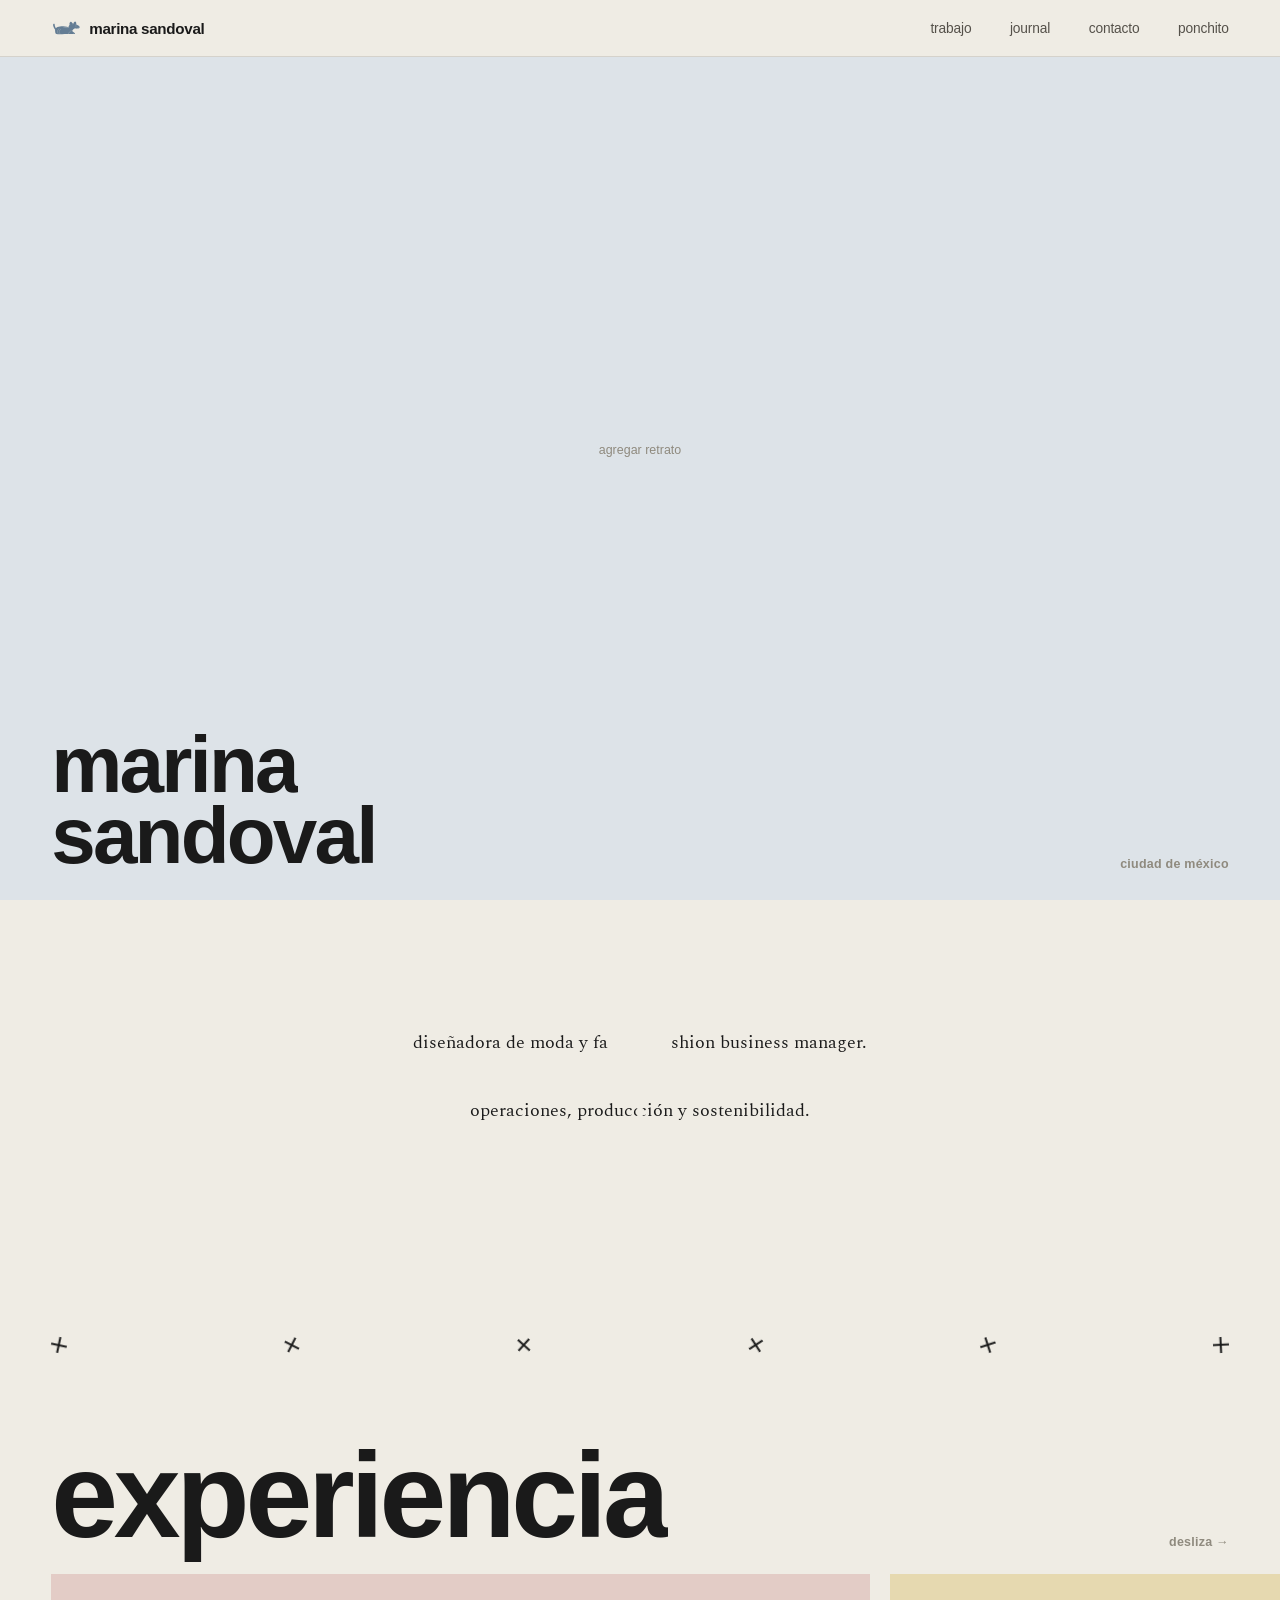
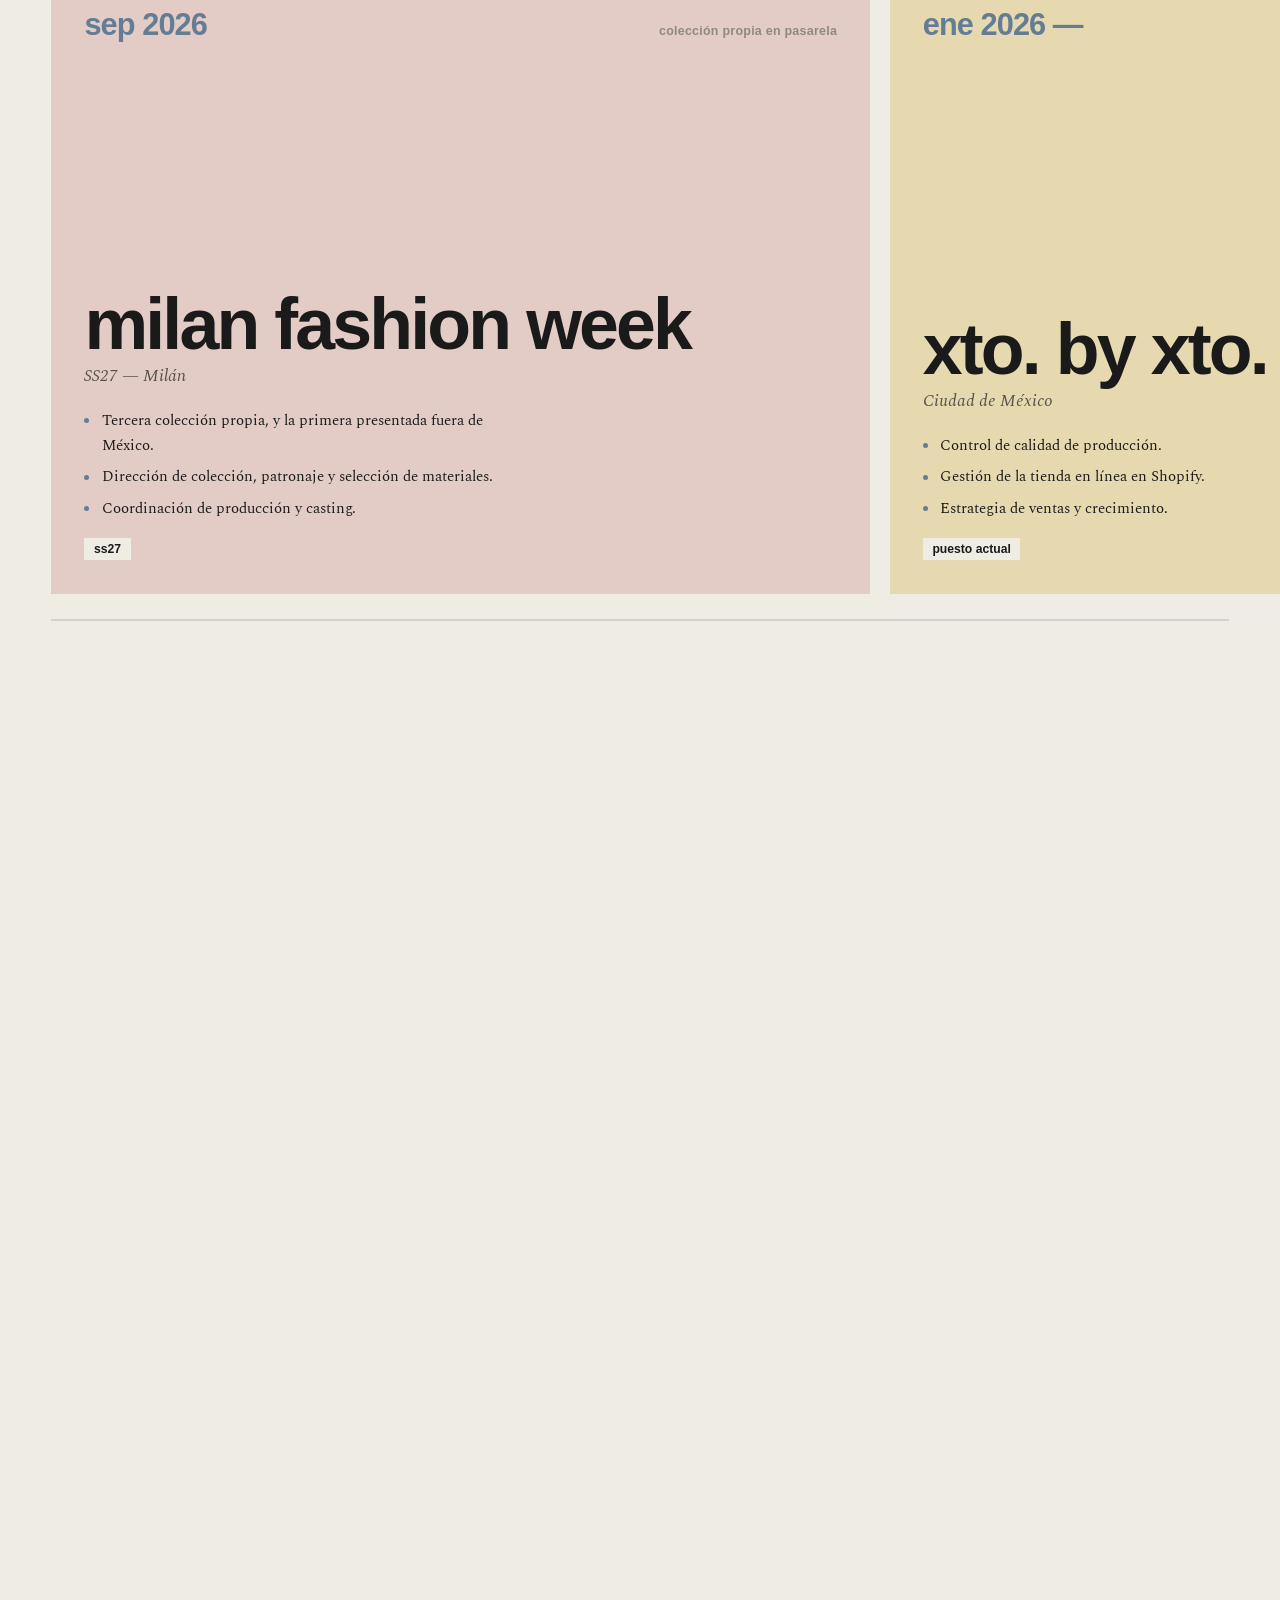
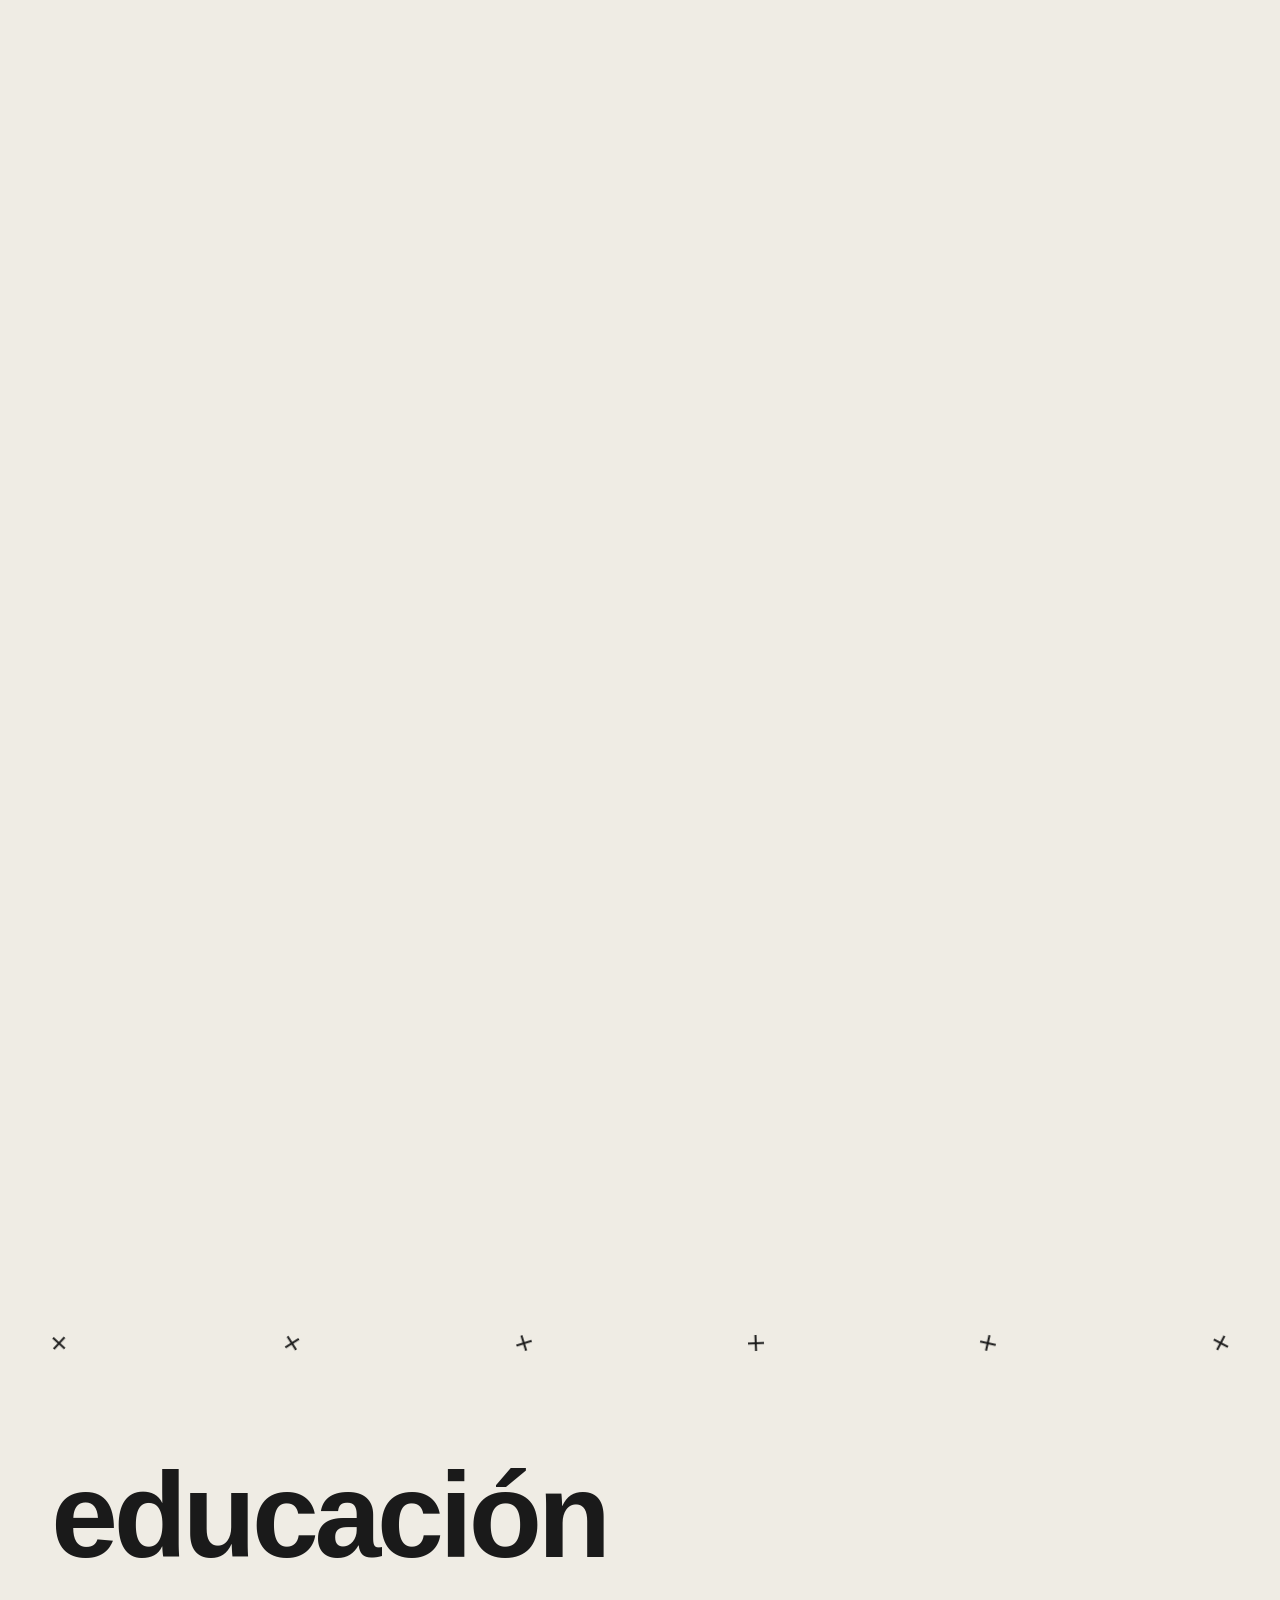
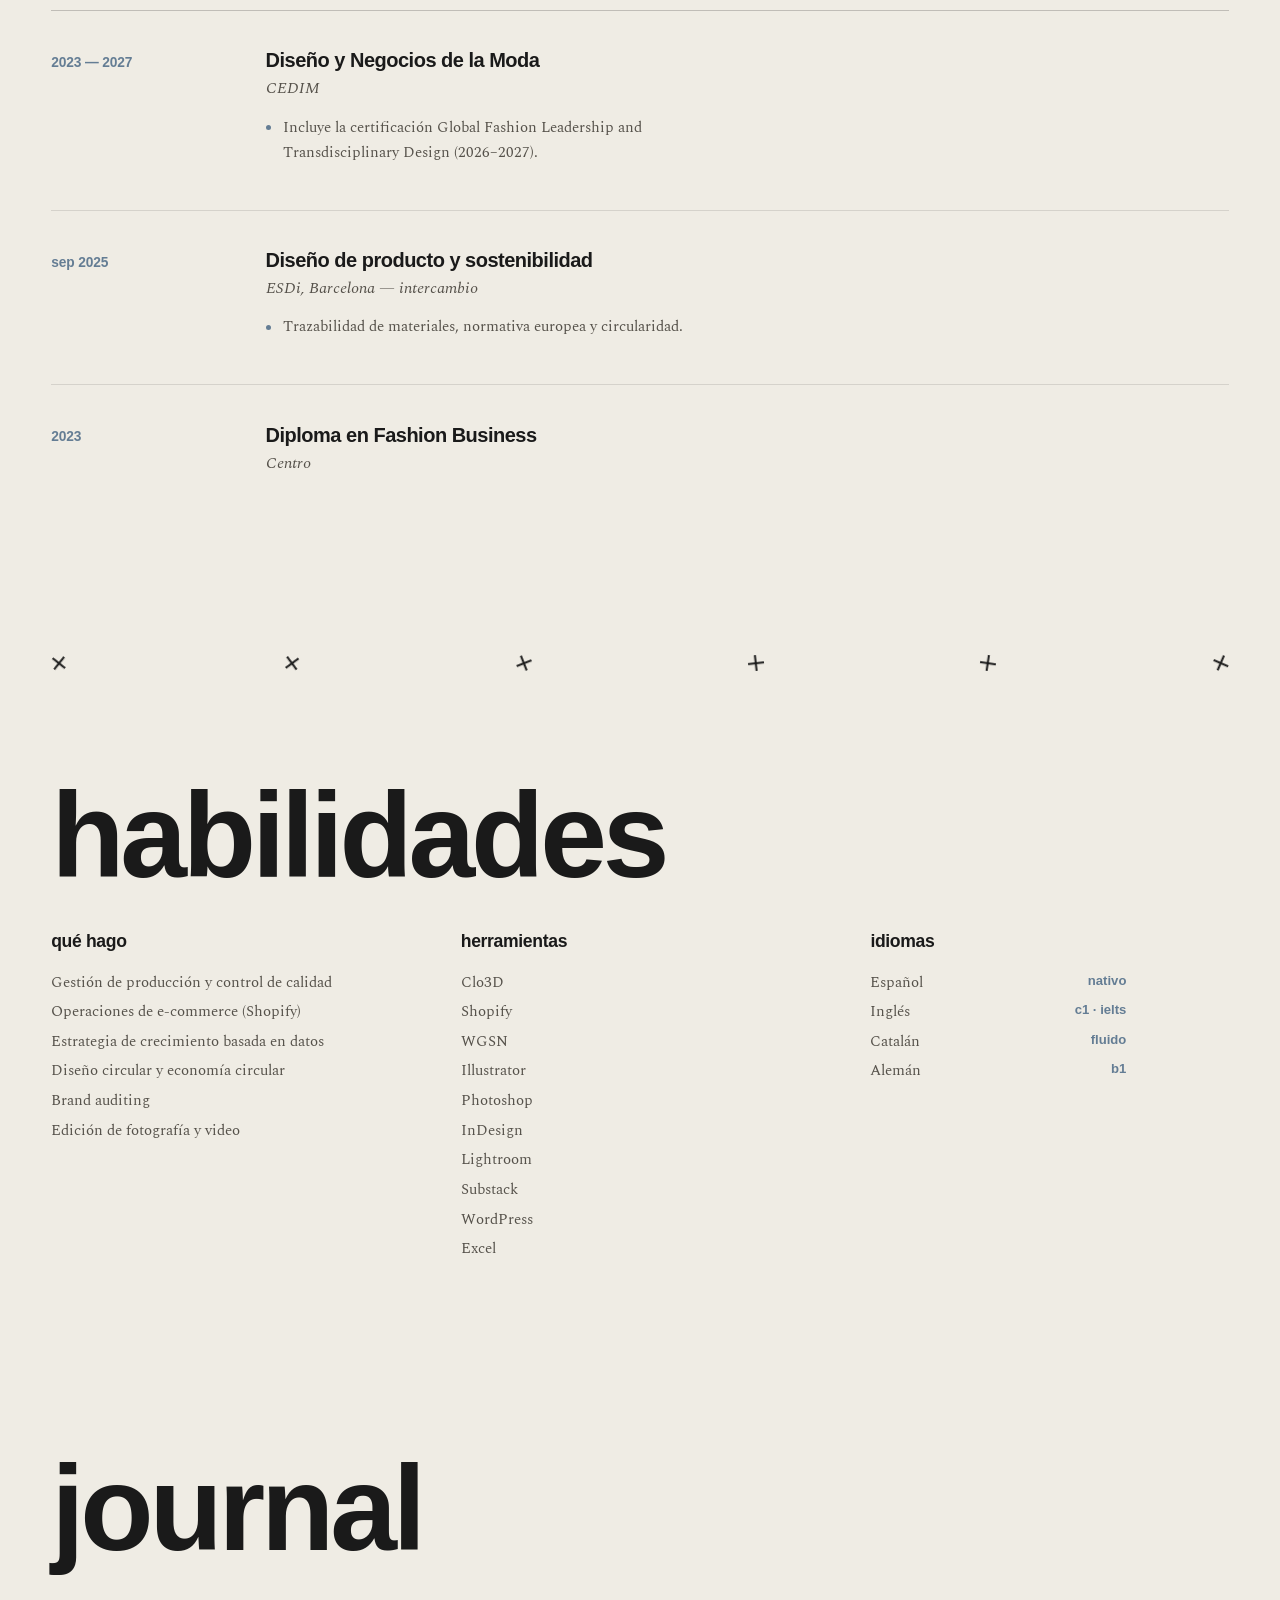
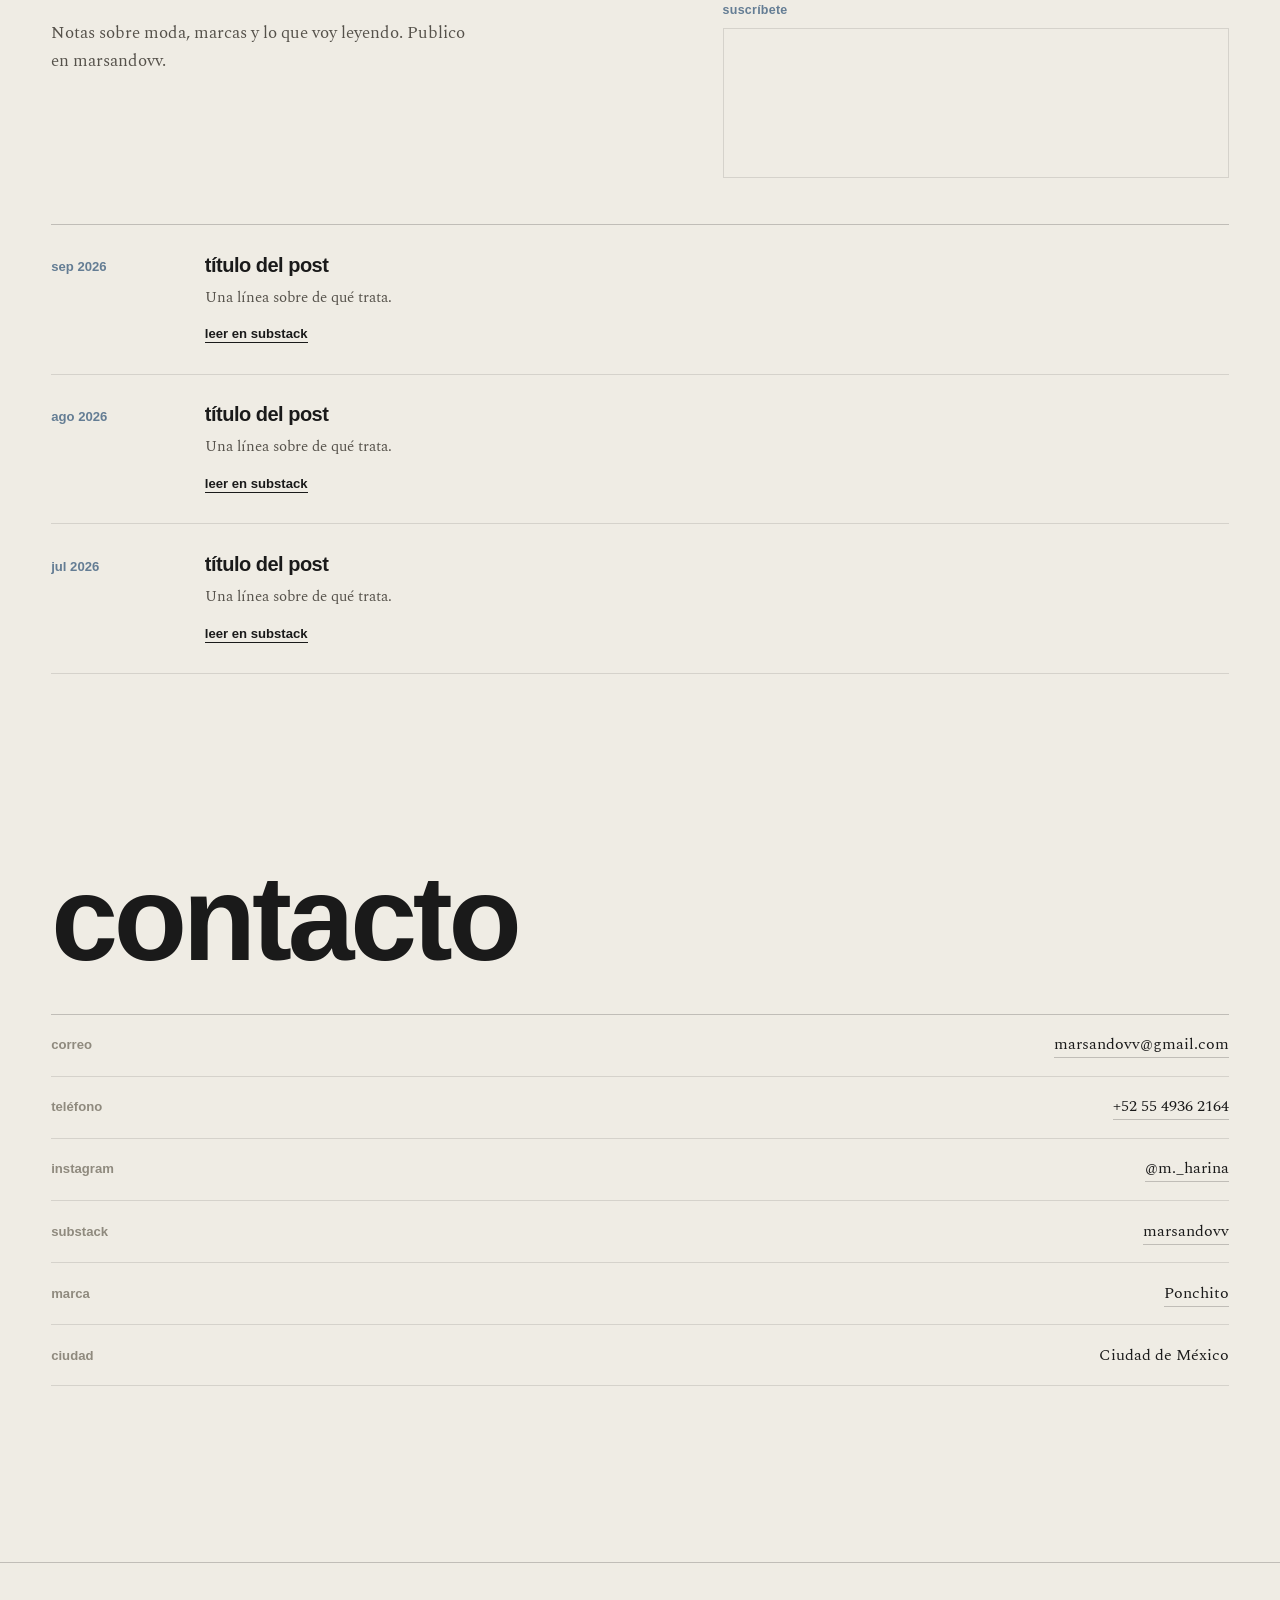
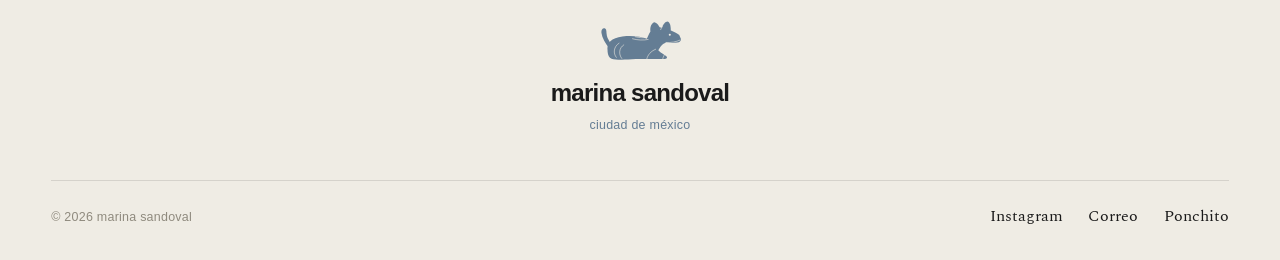
==== commit dafd890b: "Add files via upload" ====
--- a/index.html
+++ b/index.html
@@ -7,7 +7,7 @@
 <meta name="description" content="Marina Sandoval — diseñadora de modas. Sostenibilidad, calzado y operaciones. Ciudad de México.">
 <link rel="preconnect" href="https://fonts.googleapis.com">
 <link rel="preconnect" href="https://fonts.gstatic.com" crossorigin>
-<link href="https://fonts.googleapis.com/css2?family=Figtree:wght@400;500;600;800&family=Spectral:ital,wght@0,300;0,400;0,500;1,400&display=swap" rel="stylesheet">
+<link href="https://fonts.googleapis.com/css2?family=Spectral:ital,wght@0,300;0,400;0,500;1,400&display=swap" rel="stylesheet">
 <link rel="stylesheet" href="style.css">
 </head>
 <body>
@@ -55,16 +55,15 @@
   </div>
   <div class="hero-foot">
     <h1 class="hero-name split">marina<br>sandoval</h1>
-    <span class="label label-ink">diseño, operaciones y producción</span>
+    <span class="label label-ink">ciudad de méxico</span>
   </div>
 </section>
 
 <!-- INTRO: las líneas se abren alrededor del perrito -->
 <section class="manifesto" id="intro">
   <div class="manifesto-inner" id="introText">
-    <p>Empecé estudiando ingeniería química. Duré lo suficiente para aprender a probar las cosas antes de creerles, y luego me pasé a la moda sin soltar esa costumbre.</p>
-    <p>Desde entonces he diseñado sandalias en Barcelona, workwear en Monterrey y una colección de residuo cero en Ciudad de México. Hoy llevo las operaciones de una casa mexicana de lujo y en septiembre mi tercera colección propia sube a pasarela en Milán.</p>
-    <p>Me interesa la ropa que resiste: la que aguanta el uso, el lavado y la temporada siguiente. Lo demás me parece decoración.</p>
+    <p>diseñadora de moda y fashion business manager.</p>
+    <p>operaciones, producción y sostenibilidad.</p>
   </div>
 </section>
 
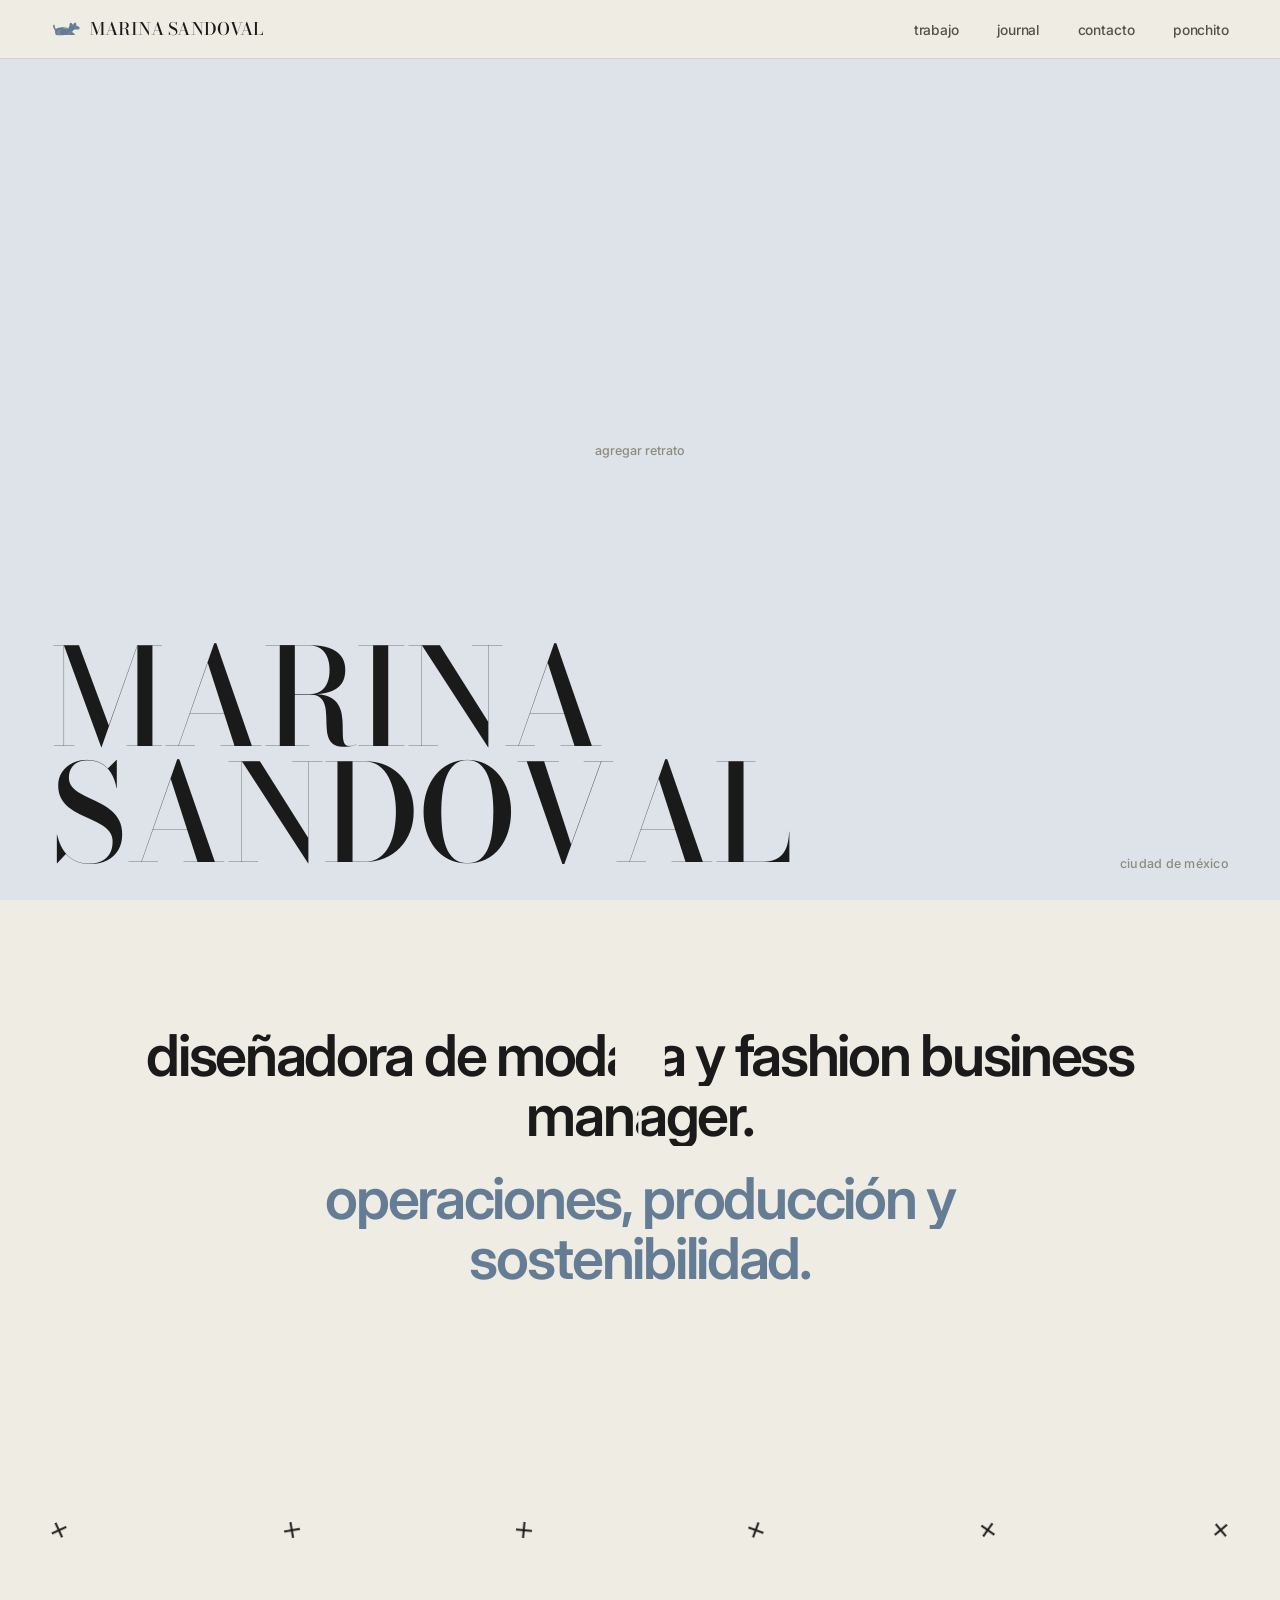
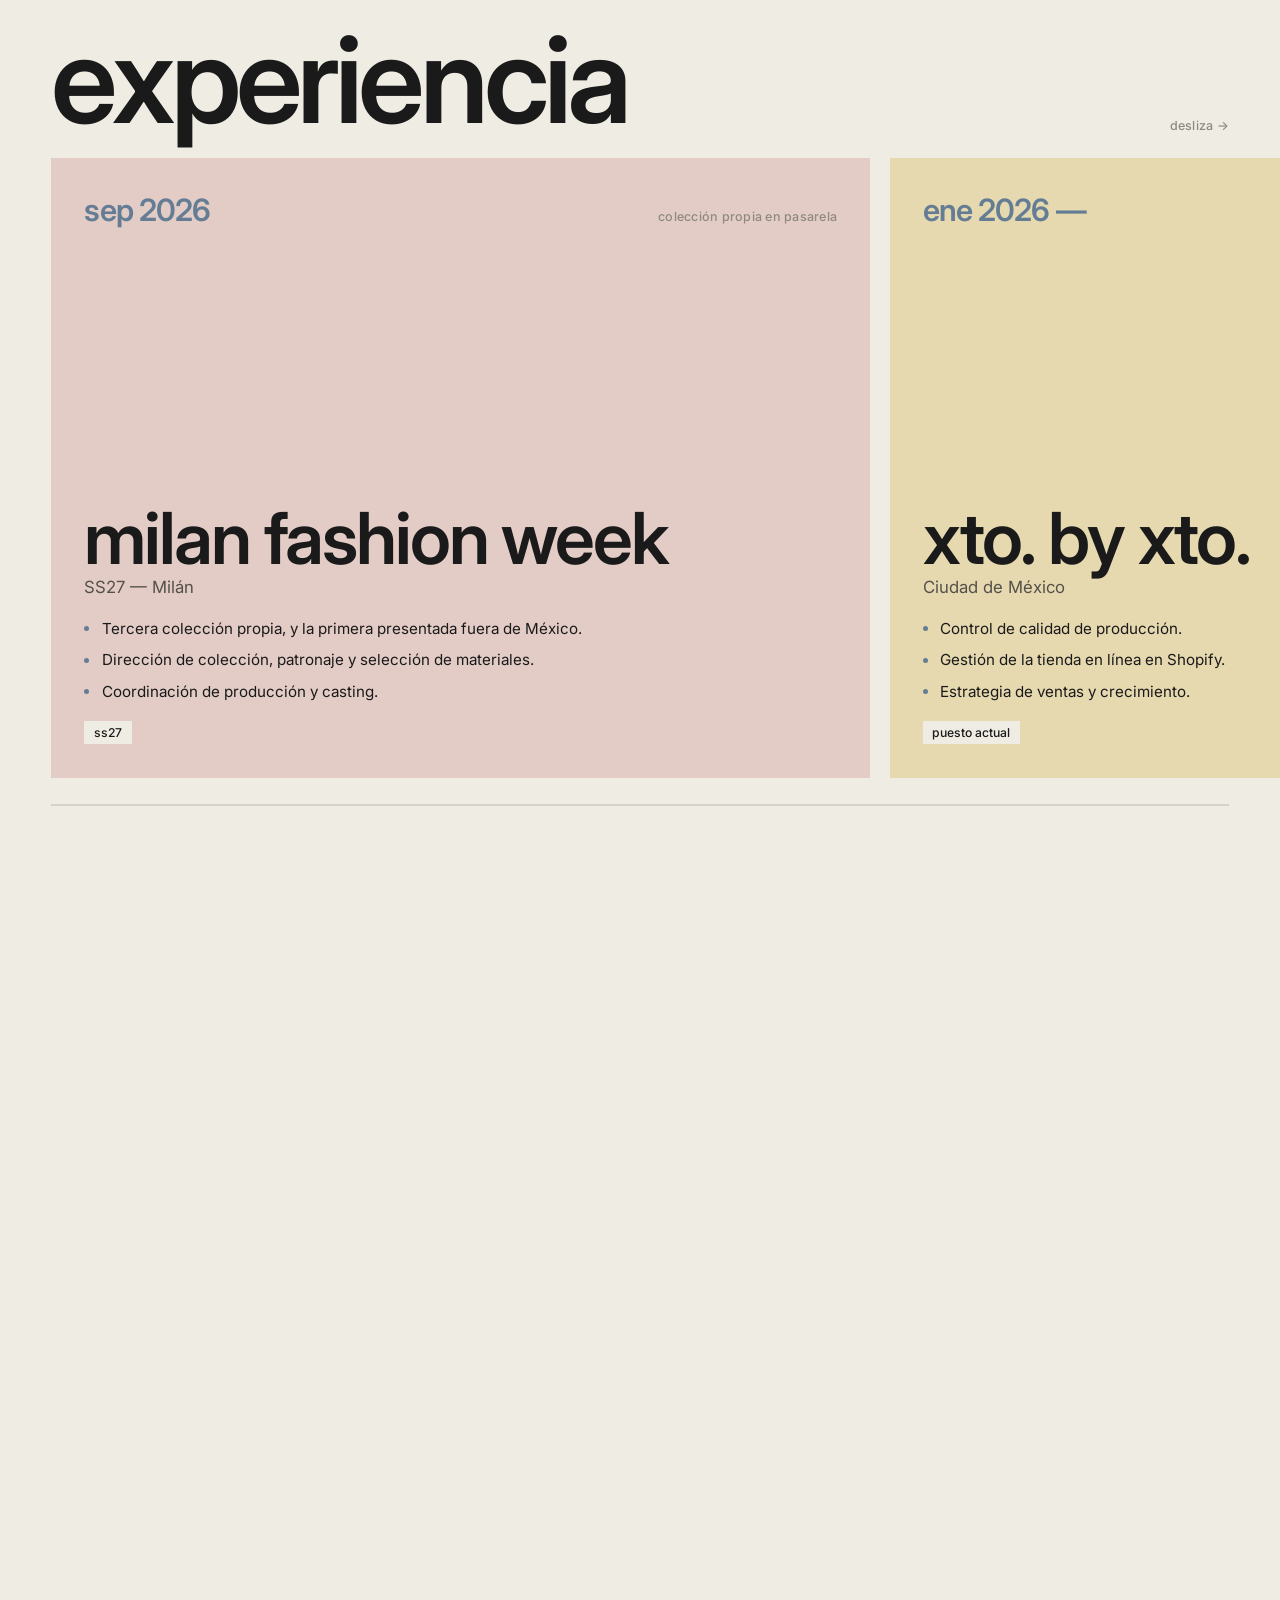
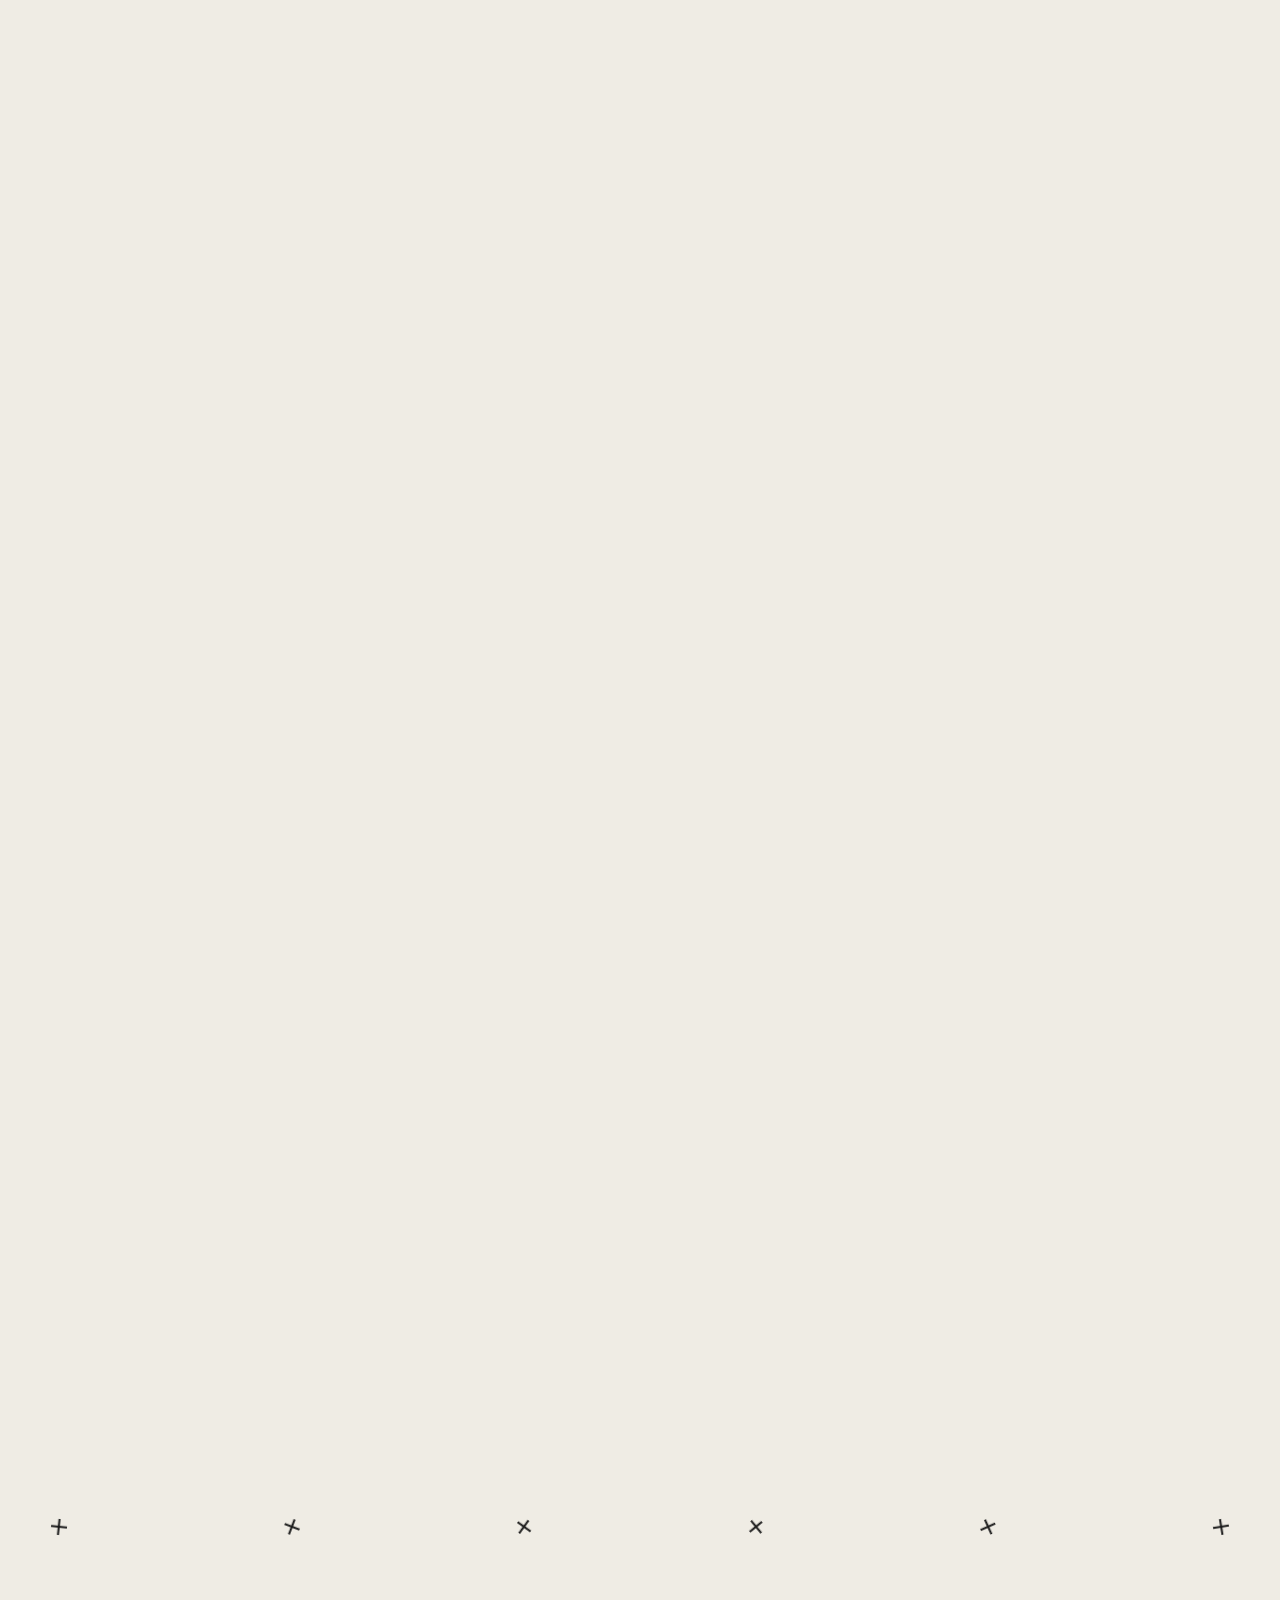
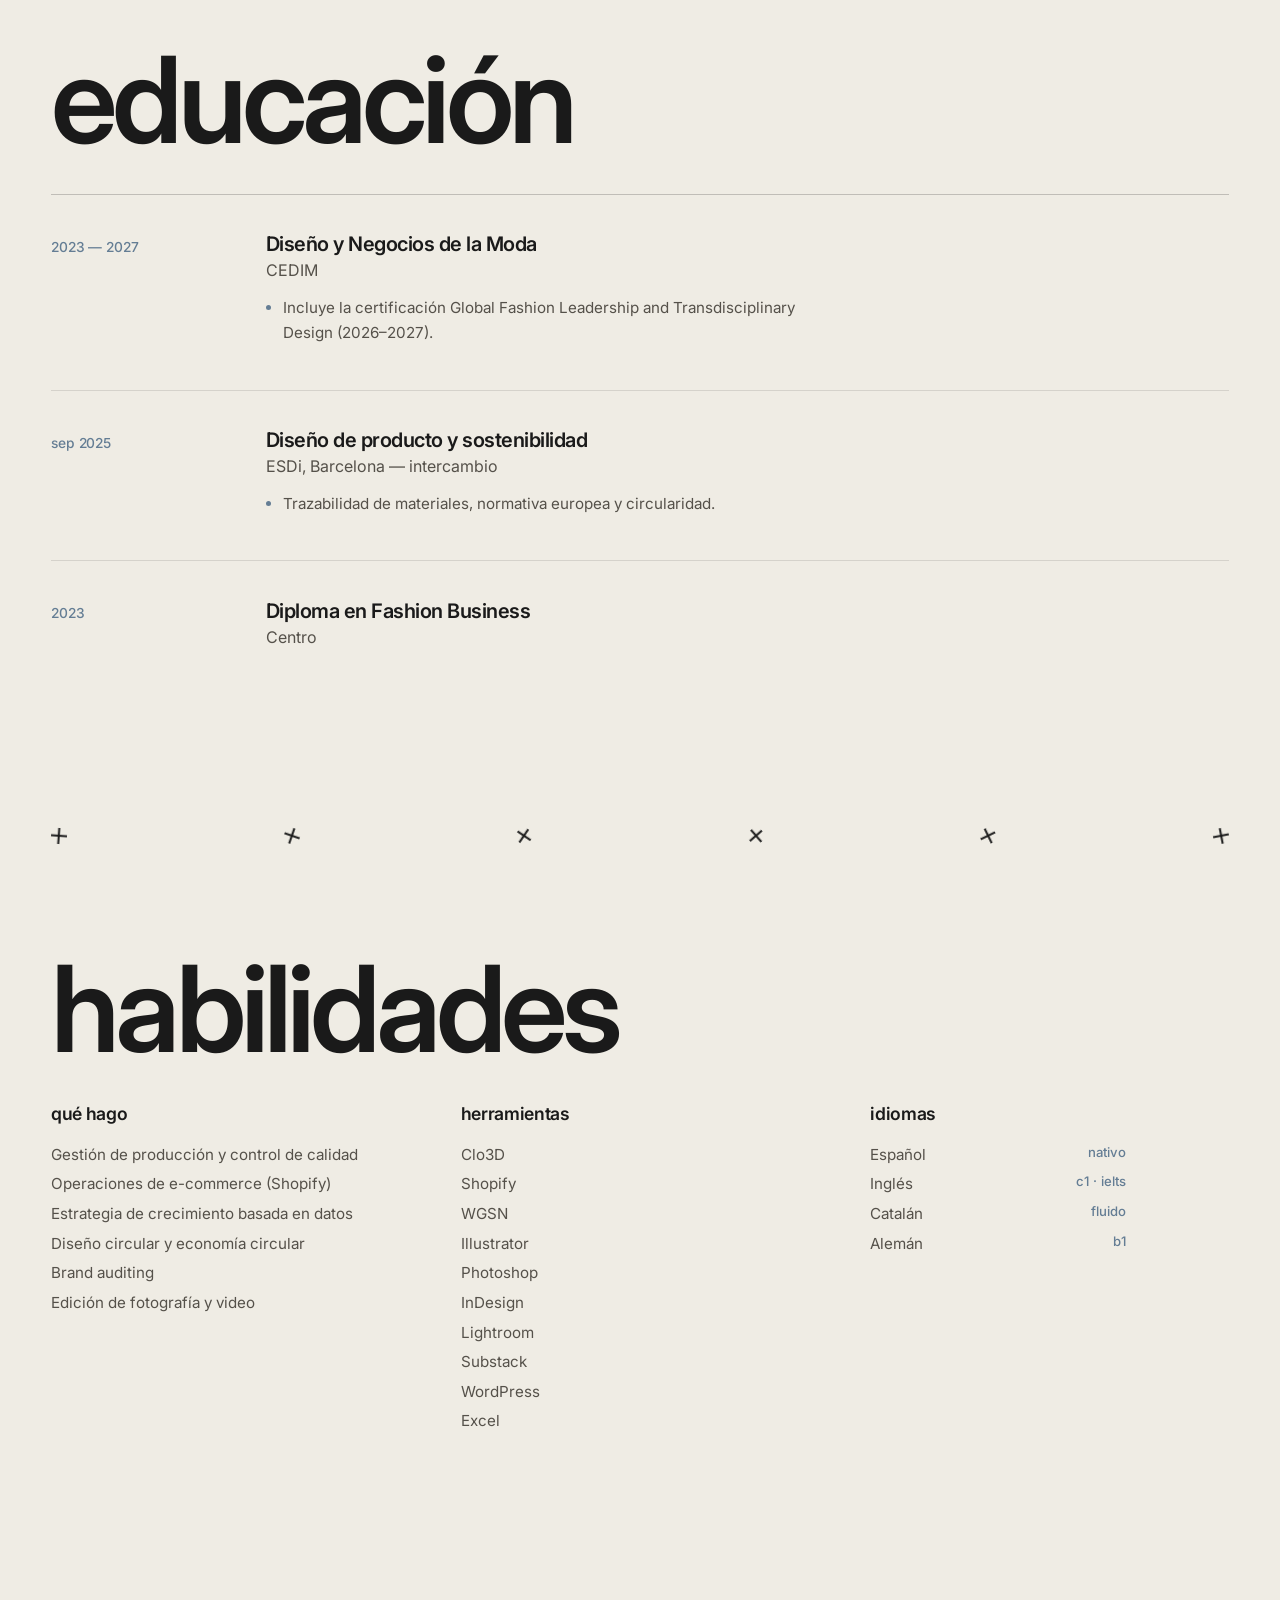
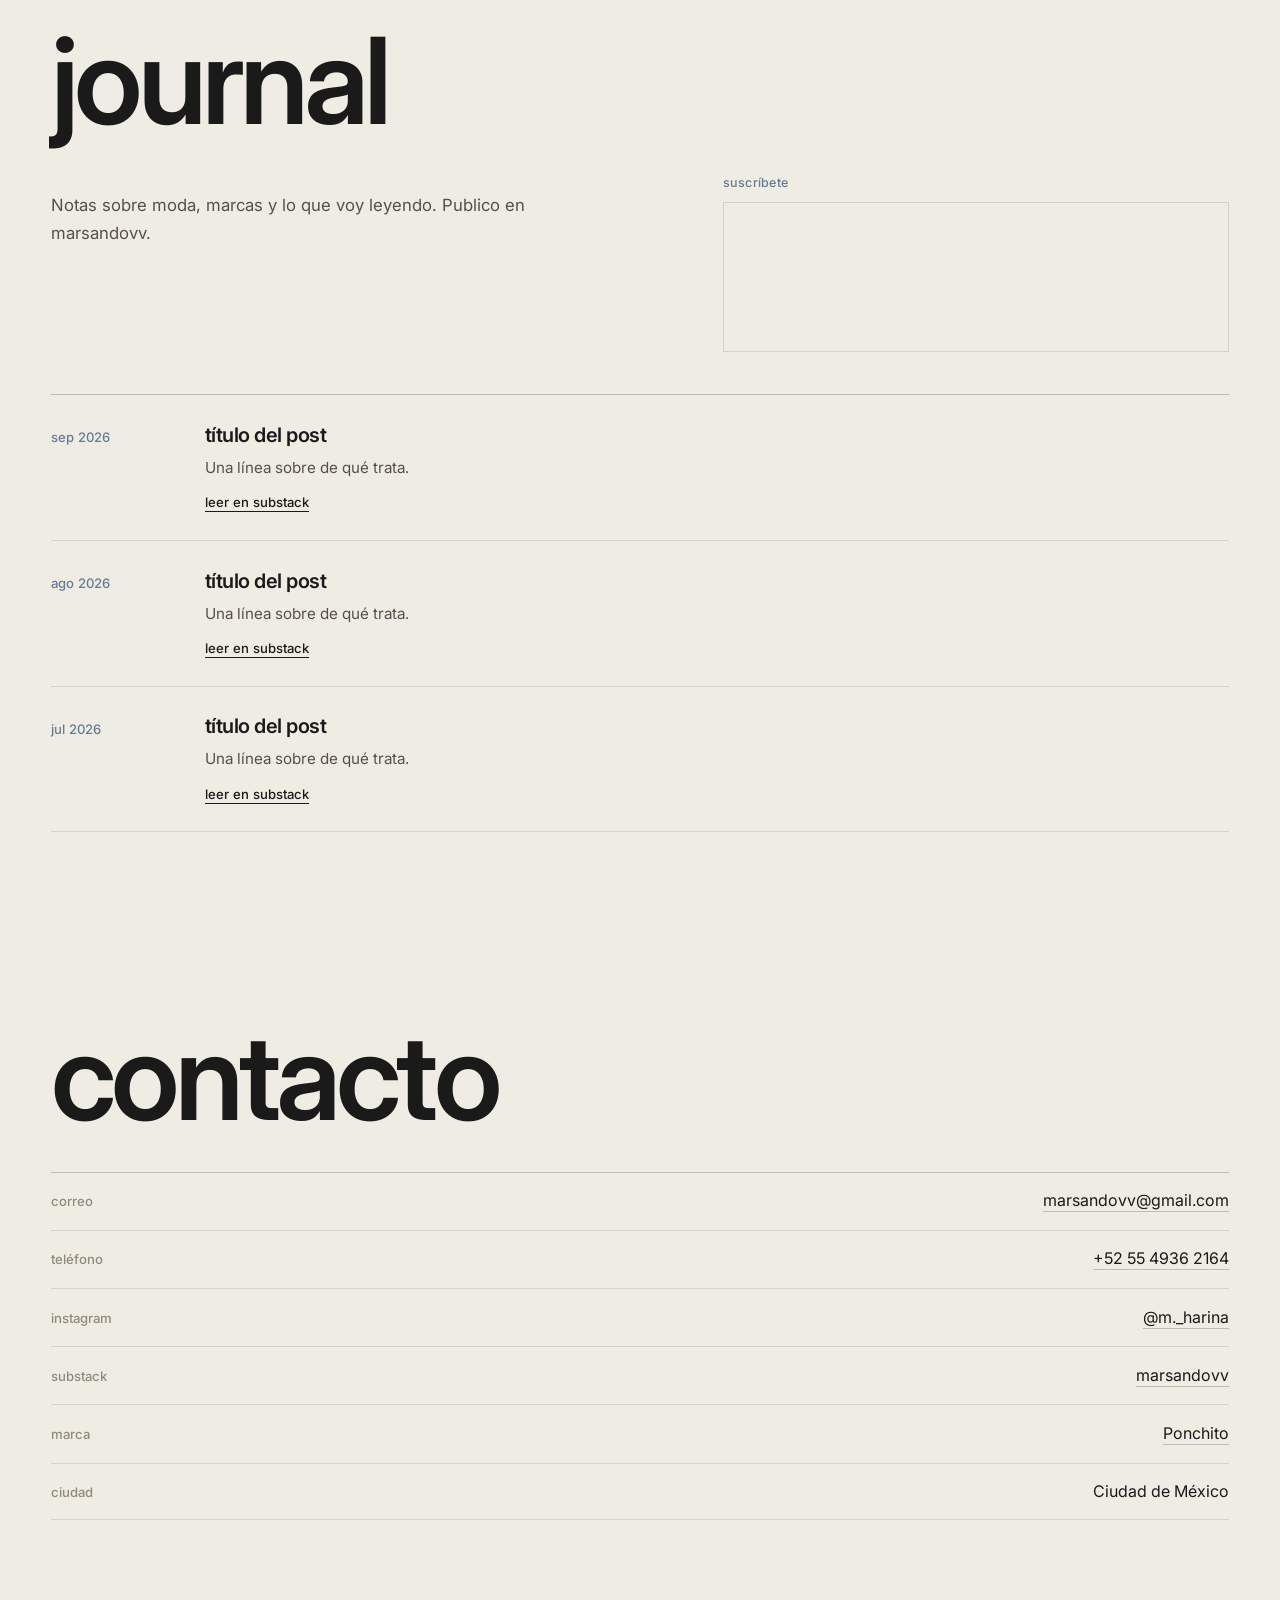
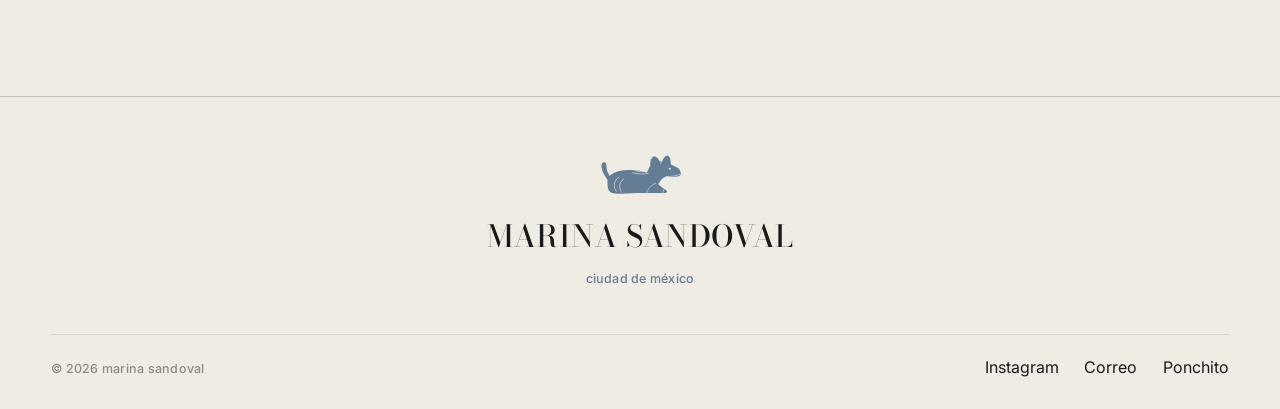
==== commit 1d64ca1f: "Add files via upload" ====
--- a/index.html
+++ b/index.html
@@ -7,7 +7,7 @@
 <meta name="description" content="Marina Sandoval — diseñadora de modas. Sostenibilidad, calzado y operaciones. Ciudad de México.">
 <link rel="preconnect" href="https://fonts.googleapis.com">
 <link rel="preconnect" href="https://fonts.gstatic.com" crossorigin>
-<link href="https://fonts.googleapis.com/css2?family=Spectral:ital,wght@0,300;0,400;0,500;1,400&display=swap" rel="stylesheet">
+<link href="https://fonts.googleapis.com/css2?family=Inter:wght@400;500;600&family=Bodoni+Moda:opsz,wght@6..96,400..700&display=swap" rel="stylesheet">
 <link rel="stylesheet" href="style.css">
 </head>
 <body>
--- a/style.css
+++ b/style.css
@@ -15,8 +15,8 @@
   --rule:rgba(26,26,26,0.22);
   --rule-faint:rgba(26,26,26,0.12);
   --gutter:clamp(1.25rem,4vw,3.5rem);
-  --sans:"Figtree","Helvetica Neue",Helvetica,Arial,sans-serif;
-  --serif:"Spectral",Georgia,"Times New Roman",serif;
+  --sans:"Inter","Helvetica Neue",Arial,sans-serif;
+  --display:"Bodoni Moda","Didot","Bodoni 72",Georgia,serif;
 }
 
 *{box-sizing:border-box;}
@@ -25,7 +25,7 @@
   margin:0;
   background:var(--paper);
   color:var(--ink);
-  font-family:var(--serif);
+  font-family:var(--sans);
   font-weight:400;
   -webkit-font-smoothing:antialiased;
 }
@@ -38,16 +38,16 @@
 /* ---------- títulos ---------- */
 .title-xl{
   font-family:var(--sans);
-  font-weight:800;
+  font-weight:600;
   font-size:clamp(3rem,10vw,7.5rem);
   line-height:0.88;
-  letter-spacing:-0.035em;
+  letter-spacing:-0.04em;
   text-transform:lowercase;
   margin:0;
 }
 .title-md{
   font-family:var(--sans);
-  font-weight:800;
+  font-weight:600;
   font-size:clamp(1.6rem,4vw,2.6rem);
   line-height:0.95;
   letter-spacing:-0.03em;
@@ -56,7 +56,7 @@
 }
 .label{
   font-family:var(--sans);
-  font-weight:600;
+  font-weight:500;
   font-size:0.78rem;
   letter-spacing:0.02em;
   text-transform:lowercase;
@@ -82,10 +82,11 @@
   border-bottom:1px solid var(--rule-faint);
 }
 .nav-mark{
-  display:flex;align-items:center;gap:0.5rem;
-  font-family:var(--sans);font-weight:800;
-  font-size:0.95rem;letter-spacing:-0.02em;text-transform:lowercase;
-}
+  display:flex;align-items:center;gap:0.55rem;
+  font-family:var(--display);font-weight:500;
+  font-size:1.08rem;letter-spacing:0.01em;text-transform:uppercase;
+}
+.nav-mark .brand-mark{text-transform:none;letter-spacing:normal;}
 .nav-dog{width:30px;height:17px;color:var(--blue);flex:none;}
 .nav-links{display:flex;gap:clamp(1rem,3vw,2.4rem);list-style:none;margin:0;padding:0;}
 .nav-links a{
@@ -93,7 +94,7 @@
   font-size:0.86rem;letter-spacing:-0.01em;text-transform:lowercase;color:var(--ink-mid);
 }
 .nav-links a:hover{color:var(--ink);}
-.nav-toggle{font-family:var(--sans);font-weight:600;font-size:0.86rem;text-transform:lowercase;display:none;}
+.nav-toggle{font-family:var(--sans);font-weight:500;font-size:0.86rem;text-transform:lowercase;display:none;}
 
 @media (max-width:760px){
   .nav-links{
@@ -102,7 +103,7 @@
     padding:0 var(--gutter);gap:1.4rem;display:none;
   }
   .nav-links.is-open{display:flex;}
-  .nav-links a{font-family:var(--sans);font-weight:800;font-size:2rem;letter-spacing:-0.03em;}
+  .nav-links a{font-family:var(--sans);font-weight:600;font-size:2rem;letter-spacing:-0.03em;}
   .nav-toggle{display:inline-block;position:relative;z-index:70;}
 }
 
@@ -131,9 +132,9 @@
   padding:0 var(--gutter) 1.8rem;
 }
 .hero-name{
-  font-family:var(--sans);font-weight:800;
-  font-size:clamp(2.2rem,7vw,5rem);line-height:0.88;letter-spacing:-0.035em;
-  text-transform:lowercase;margin:0;
+  font-family:var(--display);font-weight:500;
+  font-size:clamp(3rem,10.5vw,8.5rem);line-height:0.86;letter-spacing:-0.01em;
+  text-transform:uppercase;margin:0;
 }
 
 /* ---------- intro / manifiesto ---------- */
@@ -143,6 +144,15 @@
   font-size:clamp(1.05rem,1.4vw,1.25rem);line-height:1.85;color:var(--ink);margin:0 0 2.2rem;
 }
 .manifesto-inner p:last-child{margin-bottom:0;}
+
+/* intro de marina: es un título, no un párrafo */
+#intro .manifesto-inner{max-width:60rem;}
+#intro .manifesto-inner p{
+  font-family:var(--sans);font-weight:600;
+  font-size:clamp(1.9rem,4.6vw,3.6rem);line-height:1.04;letter-spacing:-0.04em;
+  text-transform:lowercase;margin:0 0 0.4em;
+}
+#intro .manifesto-inner p:last-child{color:var(--blue);}
 .sline{display:block;position:relative;width:100%;}
 .sline-half{position:absolute;left:0;right:0;top:0;white-space:pre;text-align:center;will-change:transform;}
 .sline-half.l{clip-path:inset(0 50% 0 0);}
@@ -176,17 +186,17 @@
 }
 .cv-item:first-child{border-top:1px solid var(--rule);}
 .cv-when{
-  font-family:var(--sans);font-weight:600;
+  font-family:var(--sans);font-weight:500;
   font-size:0.86rem;letter-spacing:-0.01em;text-transform:lowercase;
   color:var(--blue);padding-top:0.35rem;
 }
 .cv-role{
-  font-family:var(--sans);font-weight:800;
+  font-family:var(--sans);font-weight:600;
   font-size:1.25rem;line-height:1.15;letter-spacing:-0.025em;
   margin:0 0 0.25rem;
 }
 .cv-org{
-  font-size:1rem;font-style:italic;color:var(--ink-mid);margin:0 0 0.9rem;
+  font-size:1rem;color:var(--ink-mid);margin:0 0 0.9rem;
 }
 .cv-points{margin:0;padding:0;list-style:none;}
 .cv-points li{
@@ -199,7 +209,7 @@
 }
 .cv-tag{
   display:inline-block;margin-top:0.7rem;
-  font-family:var(--sans);font-weight:600;font-size:0.76rem;text-transform:lowercase;
+  font-family:var(--sans);font-weight:500;font-size:0.76rem;text-transform:lowercase;
   color:var(--ink);background:var(--yellow);padding:0.25rem 0.6rem;
 }
 @media (max-width:760px){
@@ -210,14 +220,14 @@
 /* ---------- columnas (habilidades) ---------- */
 .cols{display:grid;grid-template-columns:repeat(3,1fr);gap:clamp(1.5rem,4vw,3.5rem);}
 .cols h3{
-  font-family:var(--sans);font-weight:800;
+  font-family:var(--sans);font-weight:600;
   font-size:1.1rem;letter-spacing:-0.02em;text-transform:lowercase;
   margin:0 0 1rem;
 }
 .cols ul{list-style:none;margin:0;padding:0;}
 .cols li{font-size:0.95rem;line-height:1.95;color:var(--ink-mid);}
 .cols .lang{display:flex;justify-content:space-between;gap:1rem;max-width:16rem;}
-.cols .lang .lvl{font-family:var(--sans);font-weight:600;font-size:0.82rem;color:var(--blue);}
+.cols .lang .lvl{font-family:var(--sans);font-weight:500;font-size:0.82rem;color:var(--blue);}
 @media (max-width:760px){ .cols{grid-template-columns:1fr;gap:2.4rem;} }
 
 /* ---------- contacto ---------- */
@@ -228,7 +238,7 @@
   font-size:1rem;
 }
 .contact-rows .row .k{
-  font-family:var(--sans);font-weight:600;font-size:0.82rem;text-transform:lowercase;color:var(--ink-faint);
+  font-family:var(--sans);font-weight:500;font-size:0.82rem;text-transform:lowercase;color:var(--ink-faint);
 }
 .contact-rows a{border-bottom:1px solid var(--rule);padding-bottom:1px;}
 .contact-rows a:hover{border-color:var(--ink);}
@@ -245,16 +255,16 @@
   padding:1.8rem 0;border-bottom:1px solid var(--rule-faint);
 }
 .post-row .date{
-  font-family:var(--sans);font-weight:600;font-size:0.82rem;text-transform:lowercase;
+  font-family:var(--sans);font-weight:500;font-size:0.82rem;text-transform:lowercase;
   color:var(--blue);padding-top:0.35rem;
 }
 .post-row h3{
-  font-family:var(--sans);font-weight:800;
+  font-family:var(--sans);font-weight:600;
   margin:0 0 0.5rem;font-size:1.25rem;letter-spacing:-0.025em;line-height:1.15;text-transform:lowercase;
 }
 .post-row p{margin:0 0 0.7rem;color:var(--ink-mid);font-size:0.95rem;line-height:1.65;max-width:52ch;}
 .post-row a.read{
-  font-family:var(--sans);font-weight:600;font-size:0.82rem;text-transform:lowercase;
+  font-family:var(--sans);font-weight:500;font-size:0.82rem;text-transform:lowercase;
   border-bottom:1px solid var(--ink);padding-bottom:1px;
 }
 @media (max-width:700px){
@@ -286,7 +296,7 @@
 .brand-mark.on-film{color:#fff;}
 .brand-tagline{position:relative;z-index:2;margin-top:1.4rem;text-align:center;}
 .brand-tagline p{
-  margin:0;font-family:var(--sans);font-weight:600;
+  margin:0;font-family:var(--sans);font-weight:500;
   font-size:0.86rem;text-transform:lowercase;color:var(--ink-mid);
 }
 .brand-tagline.on-film p{color:rgba(255,255,255,0.85);}
@@ -298,17 +308,89 @@
 .film-upload.on-film{color:rgba(255,255,255,0.8);}
 .film-upload input{display:none;}
 
-.look-list{display:flex;flex-direction:column;gap:clamp(3.5rem,7vw,6rem);}
-.look-row{display:grid;grid-template-columns:1fr 1fr;gap:var(--gutter);align-items:end;}
-.look-photo{aspect-ratio:4/5;}
-.look-photo.is-tall{aspect-ratio:3/4.4;}
-.look-caption{
-  grid-column:1 / -1;display:flex;justify-content:space-between;align-items:baseline;gap:2rem;
-  border-top:1px solid #d8c3bd;padding-top:0.8rem;
-}
-.look-caption .cap-text{font-size:0.95rem;color:var(--ink-mid);max-width:44ch;line-height:1.6;}
-#look .slot{background-color:var(--pink);}
-@media (max-width:760px){ .look-row{grid-template-columns:1fr;} }
+/* ---------- ponchito: riel de ropa ---------- */
+.rack{
+  --gw:230px;
+  position:relative;overflow:hidden;
+  padding:0 0 1rem;
+  margin-top:1.5rem;
+}
+.rack + .rack{margin-top:3.5rem;}
+.rail{
+  position:absolute;left:0;right:0;
+  top:calc(var(--gw) * 0.035);
+  height:3px;background:var(--ink);z-index:1;
+}
+.rack-track{
+  display:flex;gap:2.2rem;
+  padding-left:var(--gutter);
+  width:max-content;
+  will-change:transform;
+}
+.garment{
+  position:relative;z-index:2;margin:0;
+  flex:0 0 var(--gw);
+  transform-origin:50% calc(var(--gw) * 0.035);
+  animation:sway 3.6s ease-in-out infinite alternate;
+}
+/* la prenda gira sobre su gancho según dónde va en el riel */
+.garment-turn{
+  position:relative;
+  padding-top:calc(var(--gw) * 0.30);
+  transform-origin:50% 0;
+  will-change:transform;
+}
+.rack .frame{cursor:pointer;}
+.rack .frame.has-image{cursor:zoom-in;}
+.garment:nth-child(2n){animation-duration:4.2s;animation-delay:-1.3s;}
+.garment:nth-child(3n){animation-duration:3.1s;animation-delay:-2.1s;}
+@keyframes sway{
+  from{transform:rotate(-0.9deg);}
+  to{transform:rotate(0.9deg);}
+}
+.hanger{
+  position:absolute;top:0;left:0;z-index:3;
+  width:100%;height:calc(var(--gw) * 0.45);
+  color:var(--ink);pointer-events:none;
+}
+.frame{aspect-ratio:3/4;}
+.garment:nth-child(3n+2) .frame{aspect-ratio:3/4.7;}
+.garment:nth-child(3n+3) .frame{aspect-ratio:1/1.12;}
+.garment:nth-child(3n+1) .frame{background-color:var(--pink);}
+.garment:nth-child(3n+2) .frame{background-color:var(--yellow);}
+.garment:nth-child(3n+3) .frame{background-color:#dde3e8;}
+
+
+
+/* ---------- foto que sale hacia ti ---------- */
+.zoom-back{
+  position:fixed;inset:0;z-index:200;
+  background:rgba(239,236,228,0);
+  transition:background .5s ease;
+}
+.zoom-back.is-open{background:rgba(239,236,228,0.94);}
+.zoom-photo{
+  position:fixed;
+  background-size:cover;background-position:center;
+  box-shadow:0 30px 60px rgba(26,26,26,0.18);
+  cursor:zoom-out;will-change:transform;
+}
+.zoom-close{
+  position:fixed;top:1.2rem;right:var(--gutter);z-index:201;
+  font-family:var(--sans);font-weight:500;font-size:0.86rem;text-transform:lowercase;
+  color:var(--ink);opacity:0;transition:opacity .3s ease .3s;
+}
+.zoom-back.is-open .zoom-close{opacity:1;}
+
+/* sin movimiento: el riel se recorre a mano */
+.rack.is-static{overflow-x:auto;}
+@media (prefers-reduced-motion:reduce){
+  .garment{animation:none;}
+}
+@media (max-width:760px){
+  .rack{--gw:170px;}
+  .rack-track{gap:1.4rem;}
+}
 
 .scatter{position:relative;width:100%;aspect-ratio:1 / 1.15;}
 .scatter-tile{position:absolute;transform-origin:center center;transition:transform .22s ease;}
@@ -316,7 +398,7 @@
 #archive .slot{background-color:var(--yellow);}
 .scatter-text{position:absolute;}
 .scatter-text.label{
-  font-family:var(--sans);font-weight:600;font-size:0.82rem;text-transform:lowercase;color:var(--ink-mid);
+  font-family:var(--sans);font-weight:500;font-size:0.82rem;text-transform:lowercase;color:var(--ink-mid);
 }
 .scatter-text.note{font-size:0.95rem;line-height:1.6;color:var(--ink-mid);}
 @media (prefers-reduced-motion:reduce){
@@ -334,8 +416,8 @@
 .crest{display:flex;flex-direction:column;align-items:center;gap:0.7rem;padding:3.4rem 0 3rem;}
 .crest-dog{width:88px;height:51px;color:var(--blue);}
 .crest-name{
-  font-family:var(--sans);font-weight:800;
-  font-size:1.5rem;letter-spacing:-0.03em;text-transform:lowercase;
+  font-family:var(--display);font-weight:500;
+  font-size:1.9rem;letter-spacing:0.01em;text-transform:uppercase;
 }
 .crest-mark{font-size:17px;color:var(--ink);}
 .crest-mark .ring{border-width:0.08em;}
@@ -487,16 +569,16 @@
 .hcard:nth-child(4n+4){background:#e6e2d9;}
 .hcard-top{display:flex;justify-content:space-between;align-items:baseline;gap:1rem;}
 .hcard-when{
-  font-family:var(--sans);font-weight:800;
+  font-family:var(--sans);font-weight:600;
   font-size:clamp(1.3rem,2.4vw,2rem);letter-spacing:-0.03em;
   color:var(--blue);
 }
 .hcard-title{
-  font-family:var(--sans);font-weight:800;
-  font-size:clamp(2.4rem,5.6vw,4.8rem);line-height:0.9;letter-spacing:-0.04em;
+  font-family:var(--sans);font-weight:600;
+  font-size:clamp(2.4rem,5.6vw,4.8rem);line-height:0.9;letter-spacing:-0.03em;
   text-transform:lowercase;margin:1.5rem 0 0.4rem;
 }
-.hcard-place{font-style:italic;font-size:1.05rem;color:var(--ink-mid);margin:0 0 1.2rem;}
+.hcard-place{font-size:1.05rem;color:var(--ink-mid);margin:0 0 1.2rem;}
 .hcard .cv-points li{color:var(--ink);}
 .hcard .cv-tag{background:var(--paper);}
 .hscroll-progress{
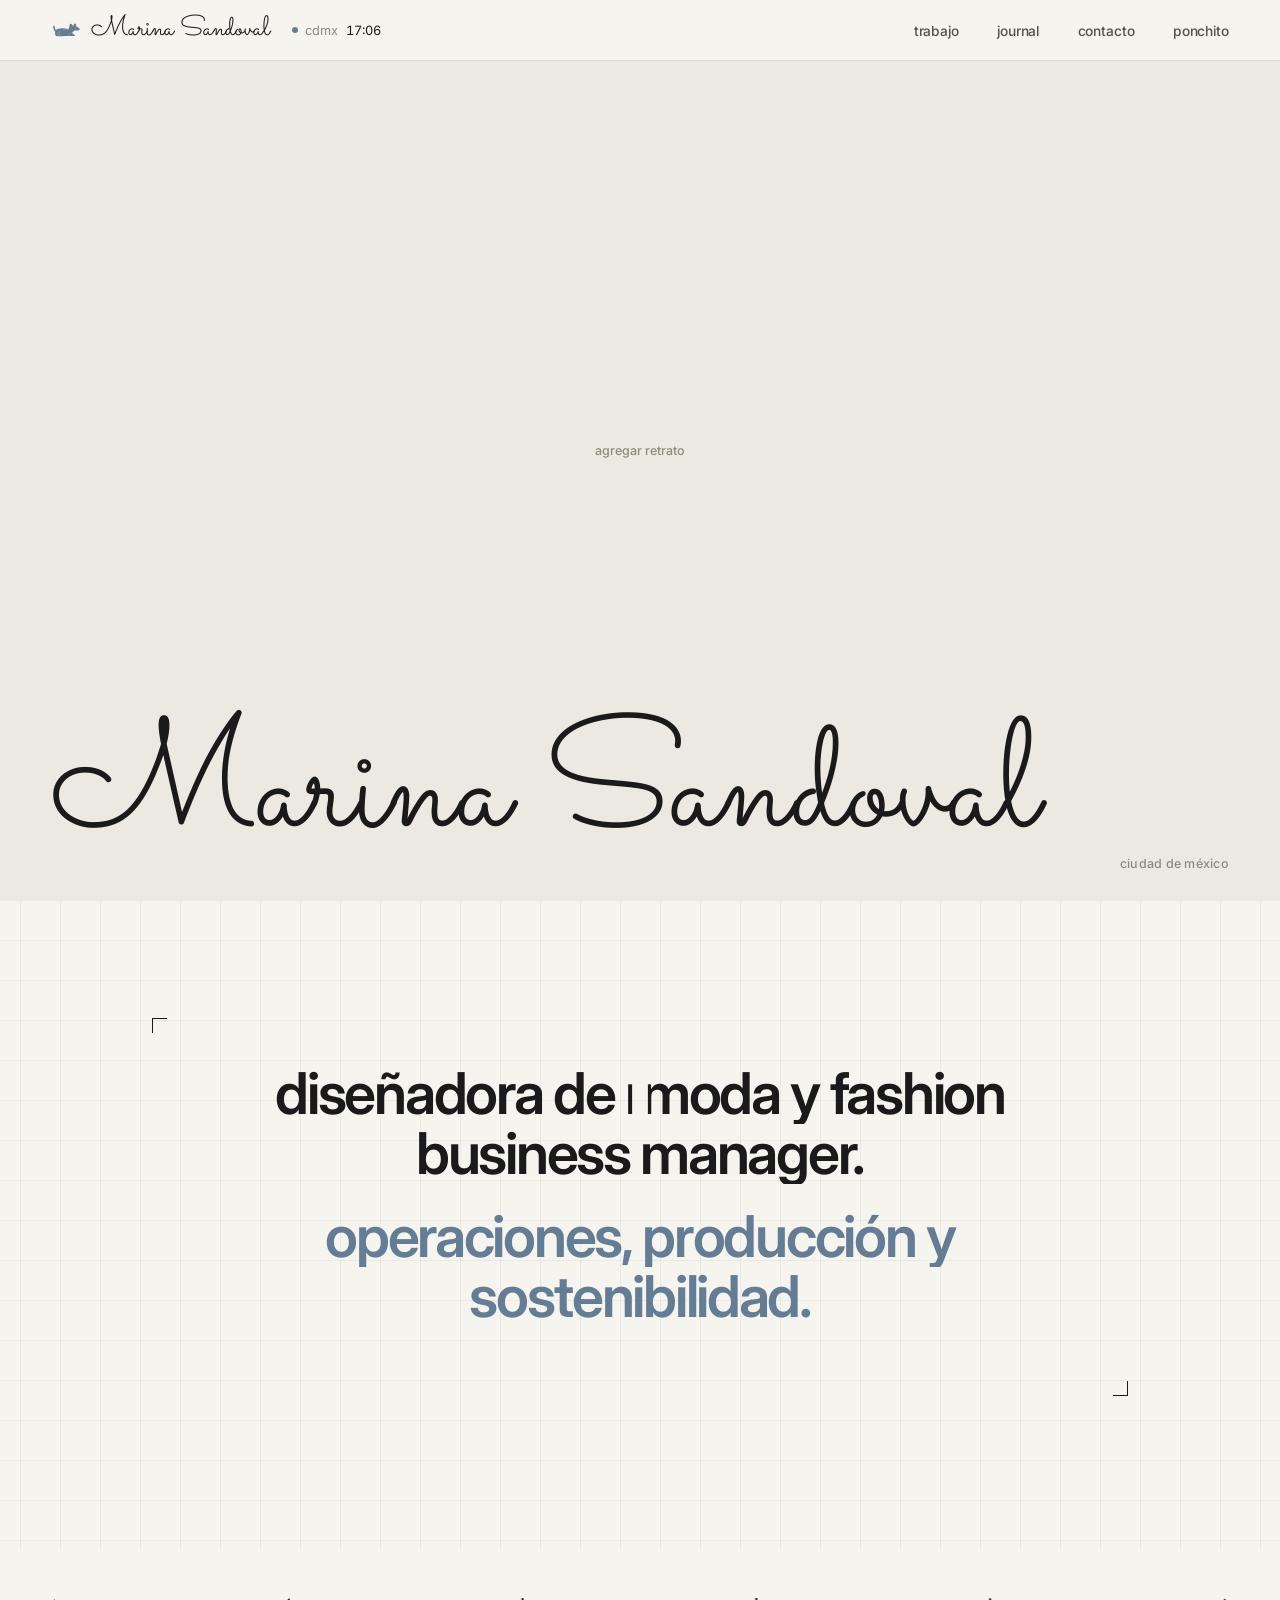
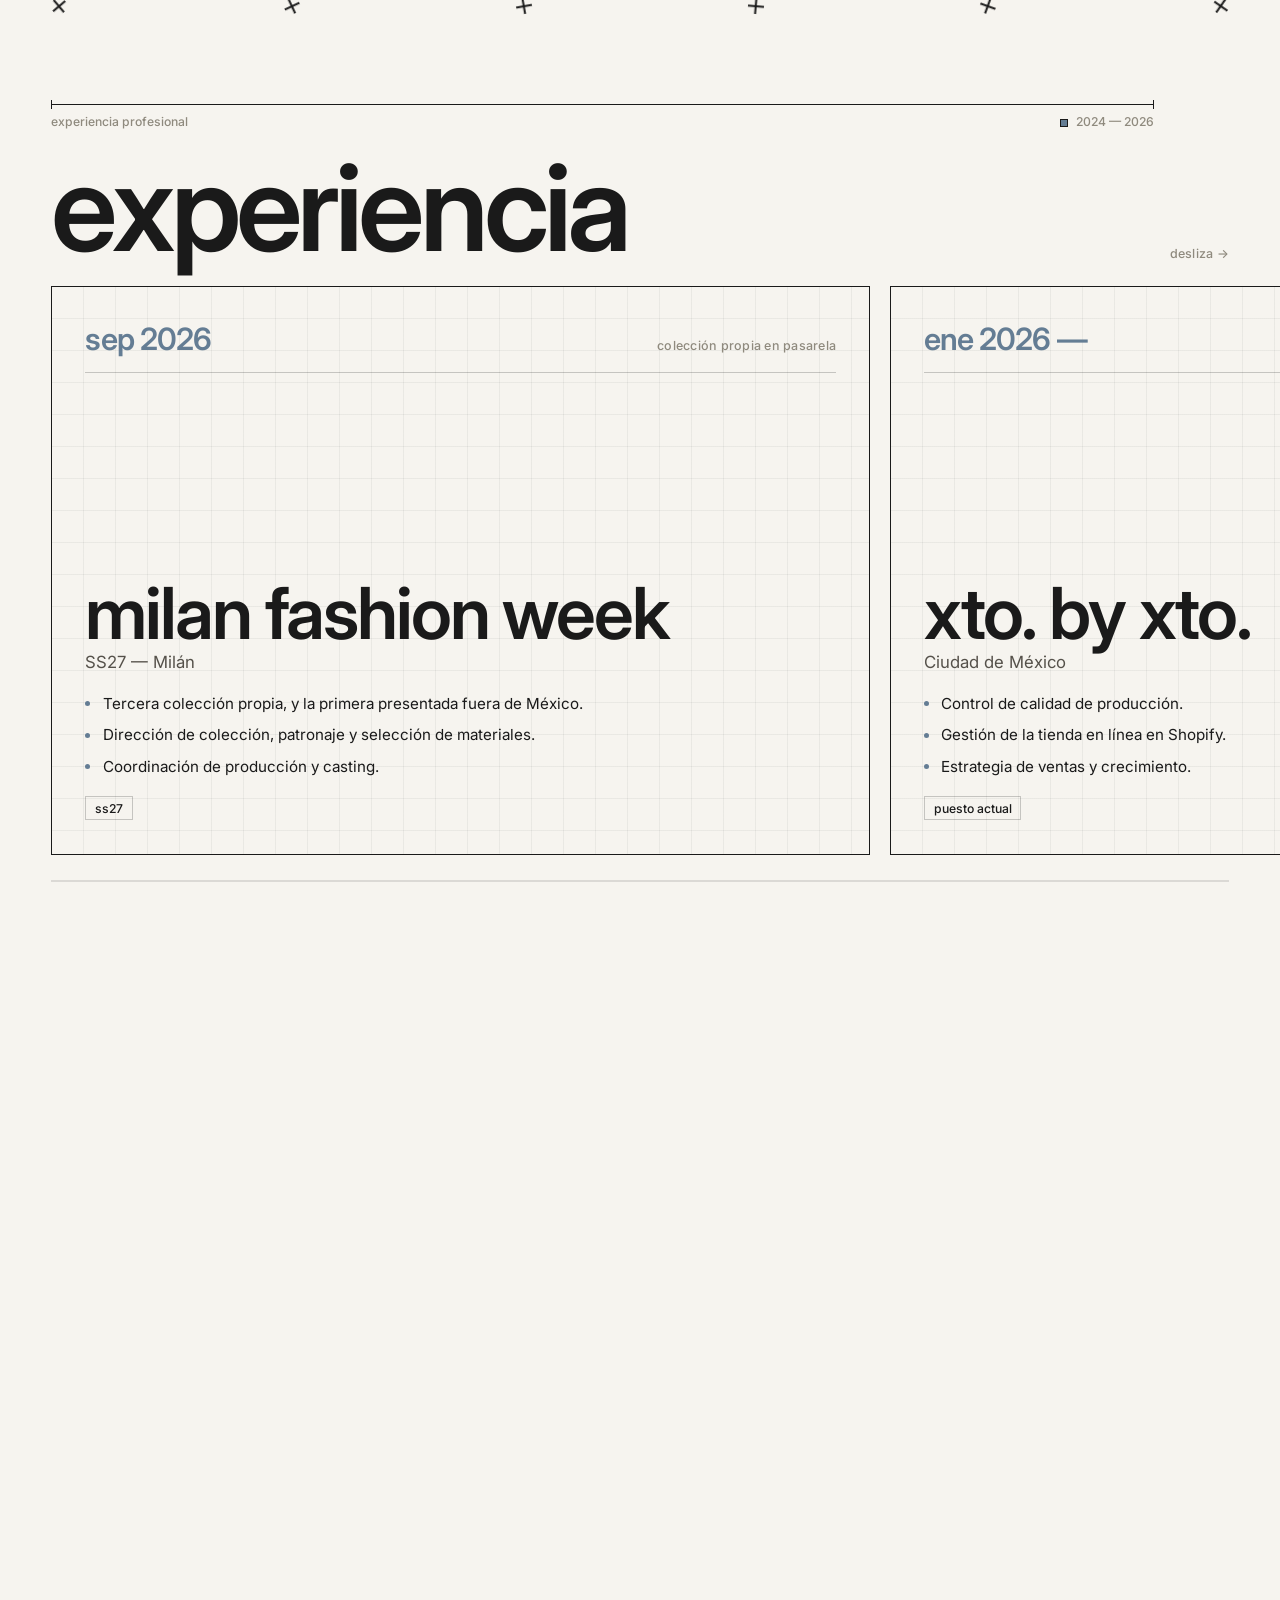
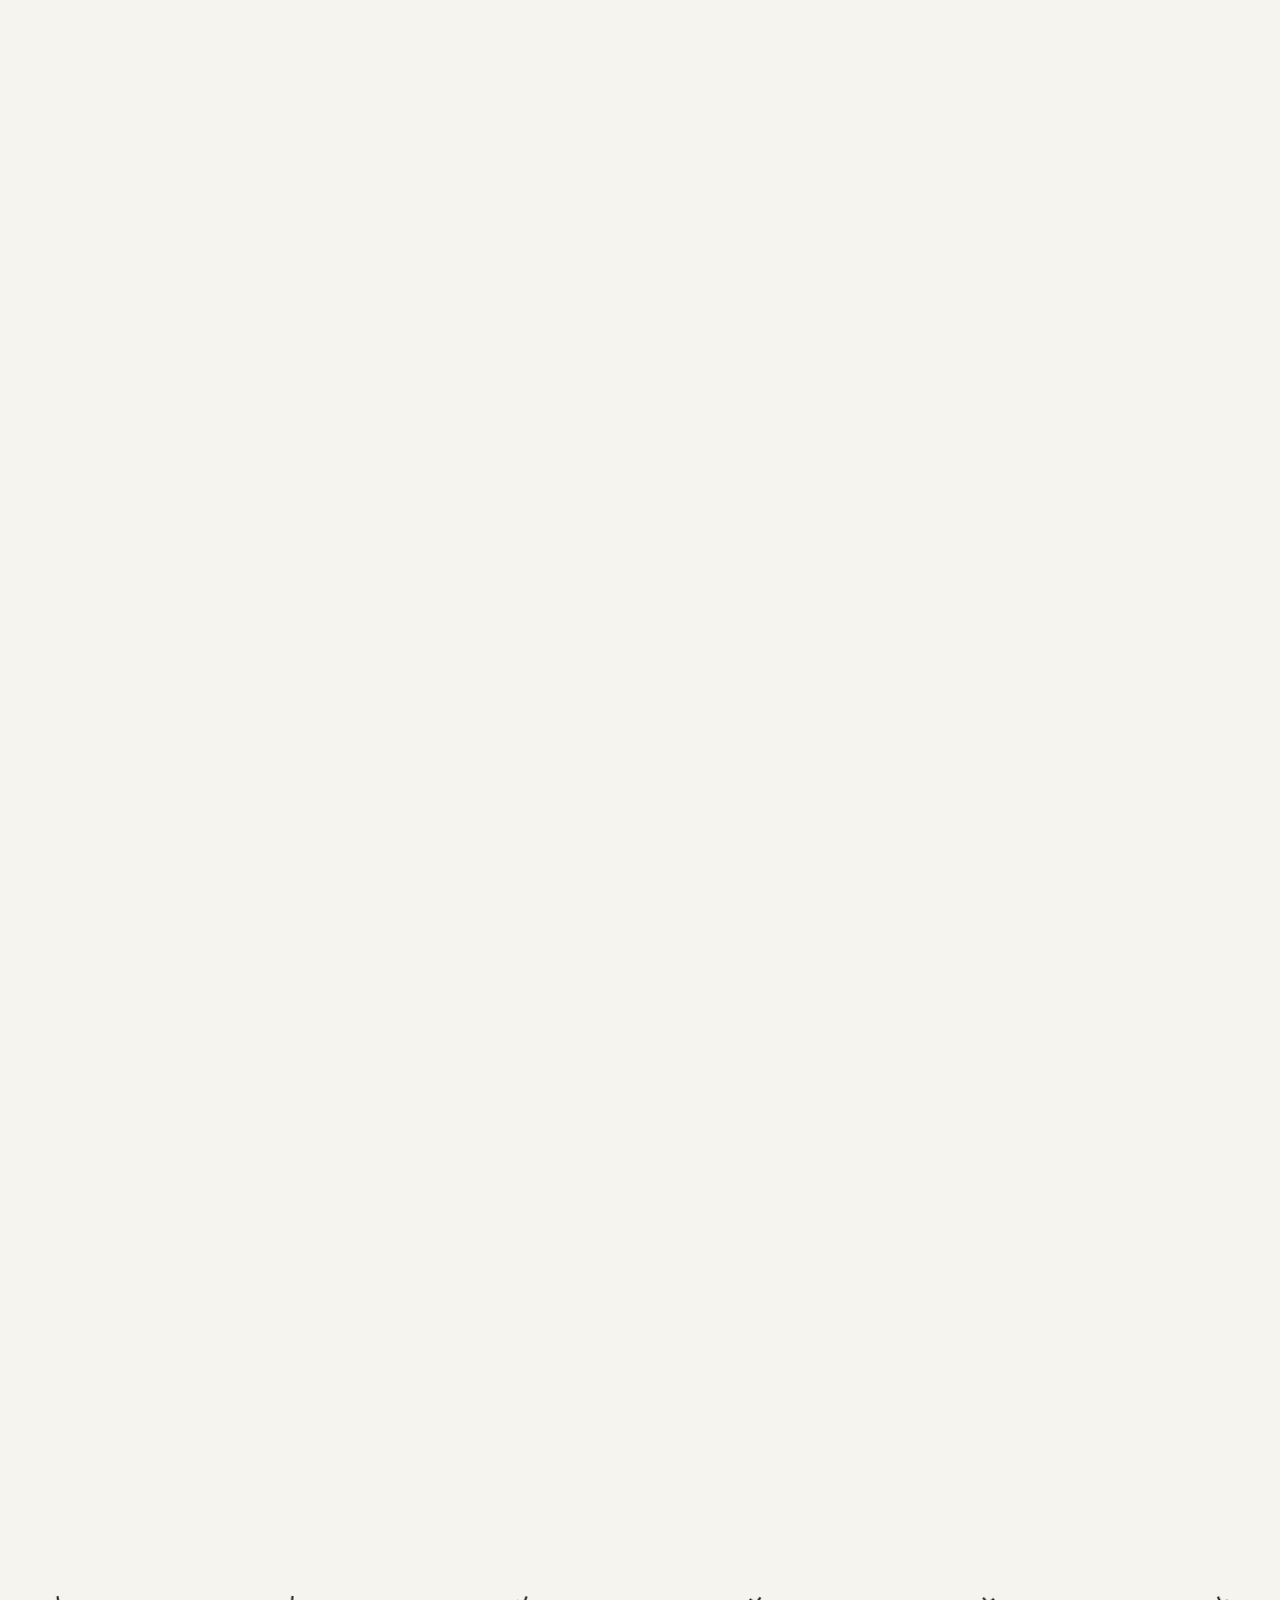
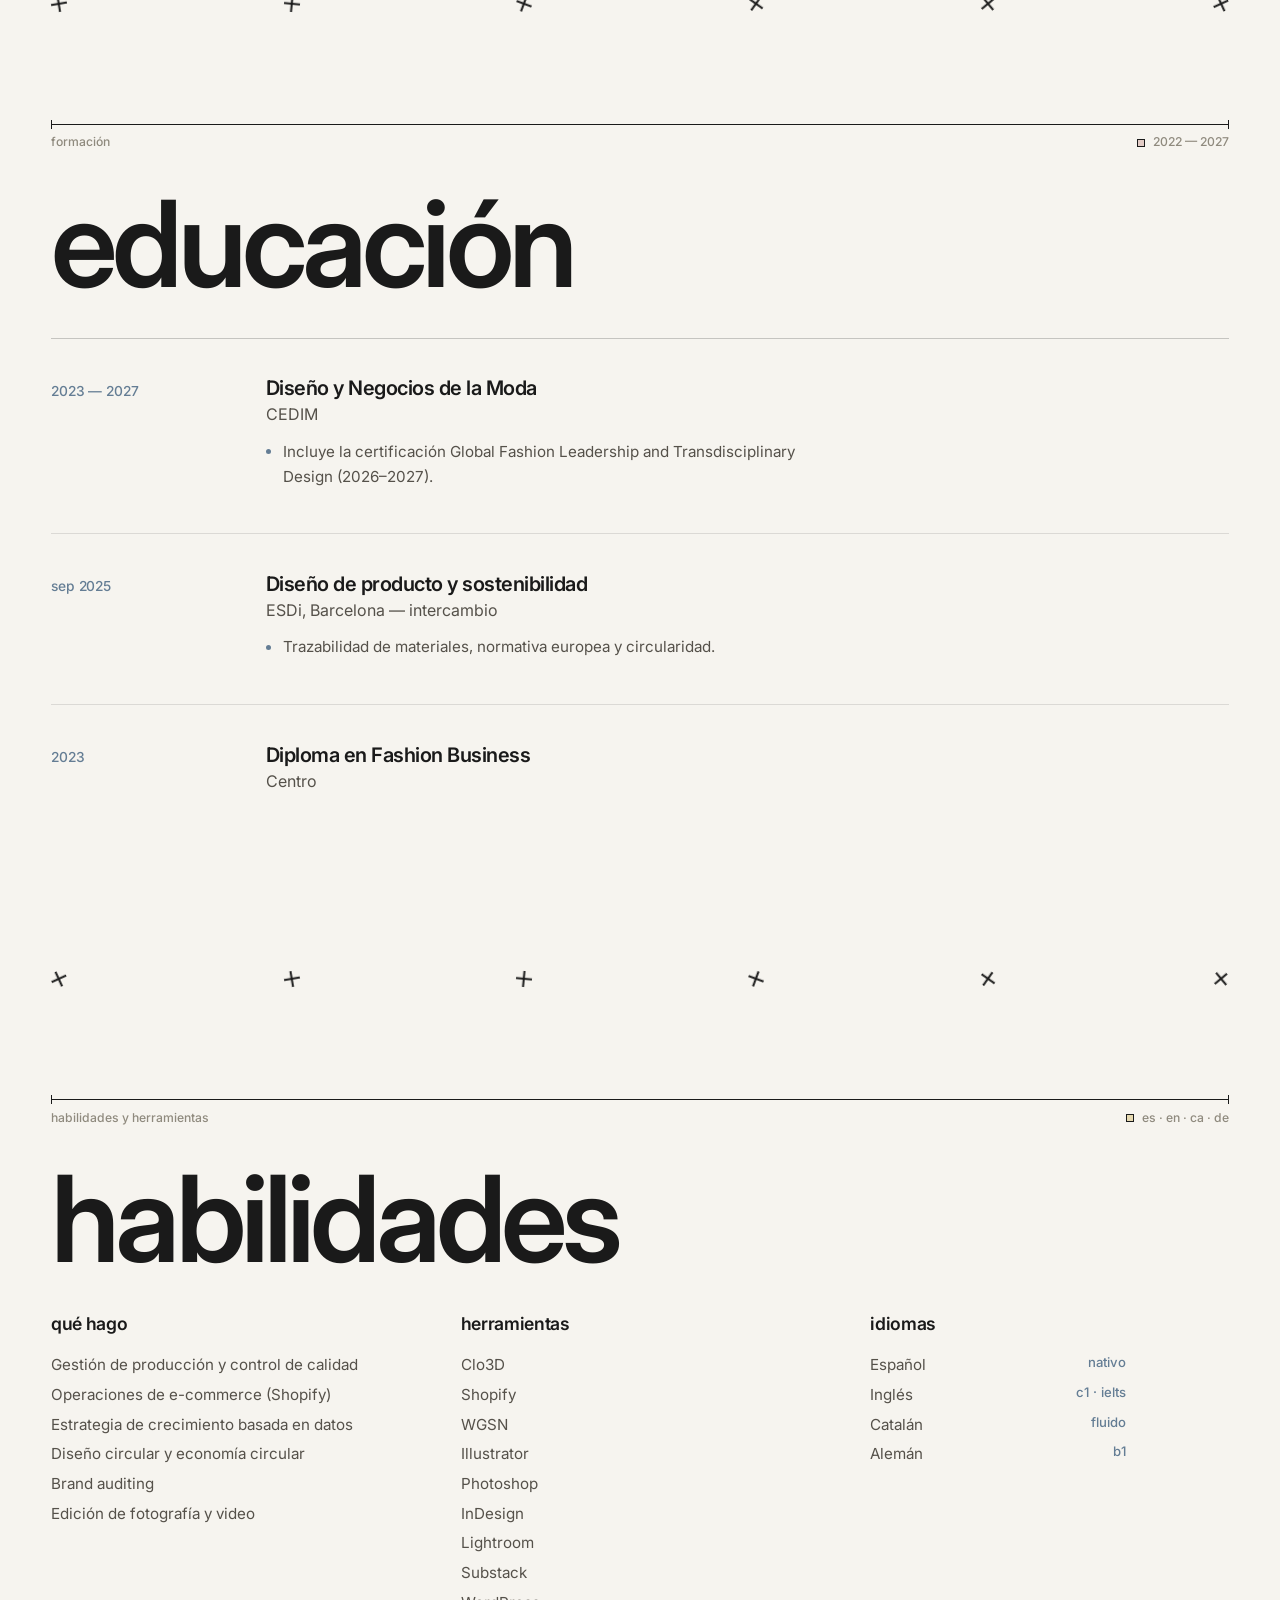
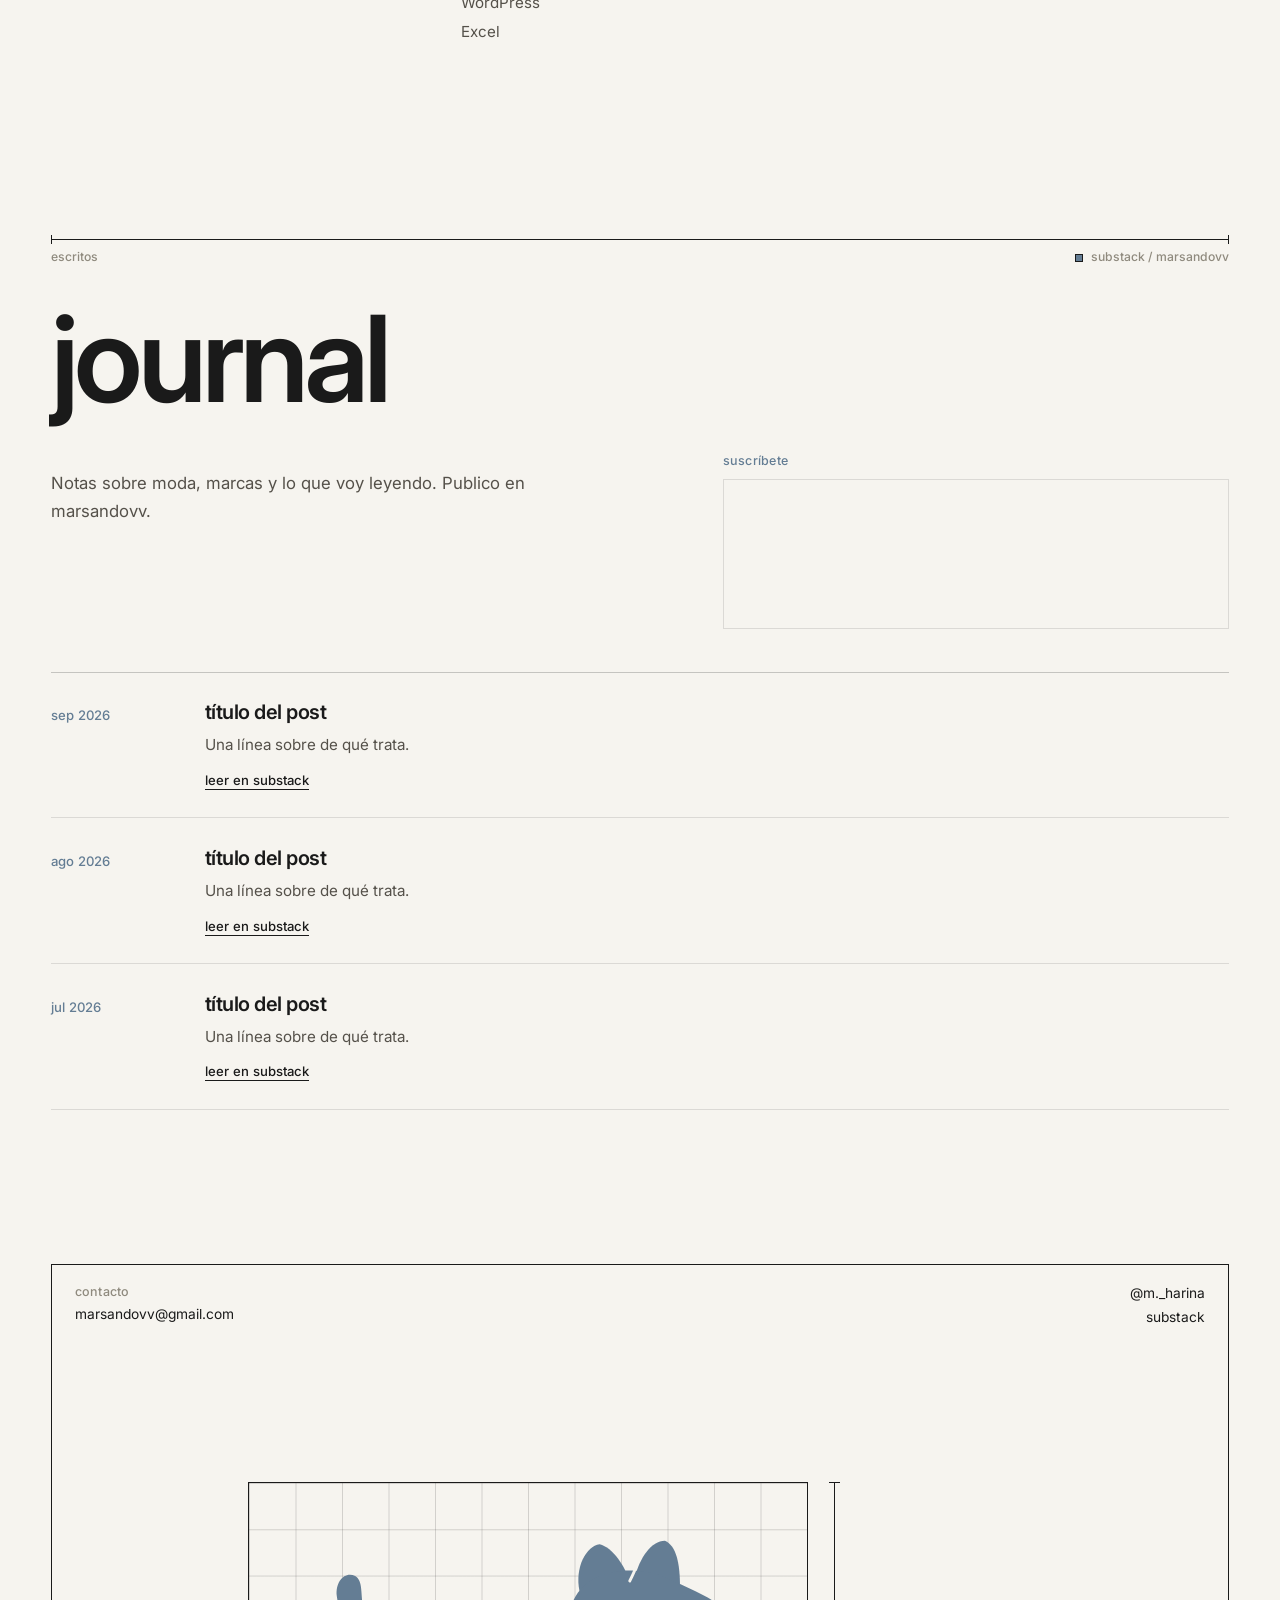
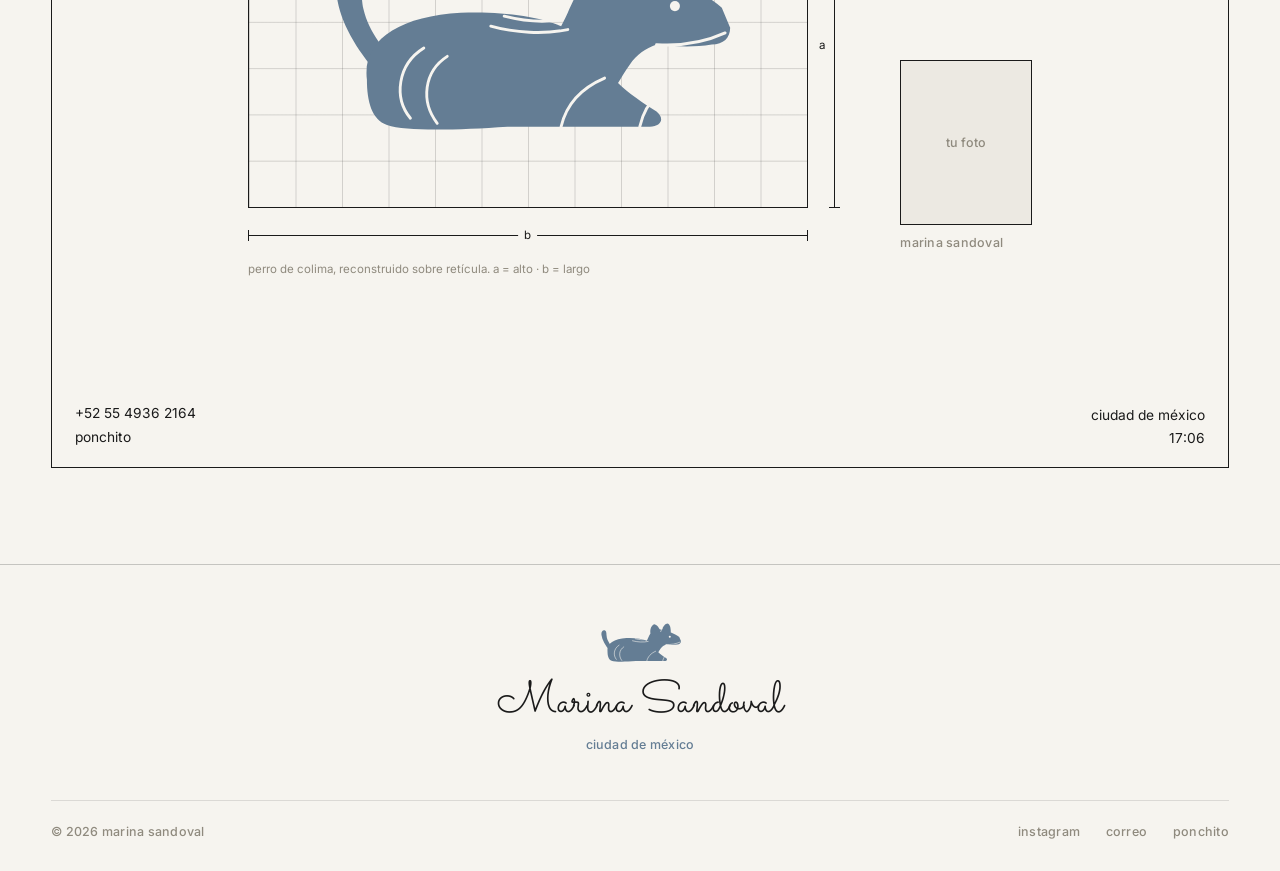
==== commit fe50e362: "Add files via upload" ====
--- a/index.html
+++ b/index.html
@@ -7,7 +7,7 @@
 <meta name="description" content="Marina Sandoval — diseñadora de modas. Sostenibilidad, calzado y operaciones. Ciudad de México.">
 <link rel="preconnect" href="https://fonts.googleapis.com">
 <link rel="preconnect" href="https://fonts.gstatic.com" crossorigin>
-<link href="https://fonts.googleapis.com/css2?family=Inter:wght@400;500;600&family=Bodoni+Moda:opsz,wght@6..96,400..700&display=swap" rel="stylesheet">
+<link href="https://fonts.googleapis.com/css2?family=Inter:wght@400;500;600&family=Sacramento&display=swap" rel="stylesheet">
 <link rel="stylesheet" href="style.css">
 </head>
 <body>
@@ -33,35 +33,48 @@
   </symbol>
 </svg>
 
+<!-- INTRO: aparece una vez por visita, como spacelab -->
+<div class="intro" id="introOverlay" aria-hidden="true">
+  <div class="intro-grid"><span class="plus" style="transition-delay:0ms"><span class="plus-x"></span></span><span class="plus" style="transition-delay:40ms"><span class="plus-x"></span></span><span class="plus" style="transition-delay:80ms"><span class="plus-x"></span></span><span class="plus" style="transition-delay:120ms"><span class="plus-x"></span></span><span class="plus" style="transition-delay:160ms"><span class="plus-x"></span></span><span class="plus" style="transition-delay:200ms"><span class="plus-x"></span></span><span class="plus" style="transition-delay:240ms"><span class="plus-x"></span></span><span class="plus" style="transition-delay:60ms"><span class="plus-x"></span></span><span class="plus" style="transition-delay:100ms"><span class="plus-x"></span></span><span class="plus" style="transition-delay:140ms"><span class="plus-x"></span></span><span class="plus" style="transition-delay:180ms"><span class="plus-x"></span></span><span class="plus" style="transition-delay:220ms"><span class="plus-x"></span></span><span class="plus" style="transition-delay:260ms"><span class="plus-x"></span></span><span class="plus" style="transition-delay:300ms"><span class="plus-x"></span></span><span class="plus" style="transition-delay:120ms"><span class="plus-x"></span></span><span class="plus" style="transition-delay:160ms"><span class="plus-x"></span></span><span class="plus" style="transition-delay:200ms"><span class="plus-x"></span></span><span class="plus" style="transition-delay:240ms"><span class="plus-x"></span></span><span class="plus" style="transition-delay:280ms"><span class="plus-x"></span></span><span class="plus" style="transition-delay:320ms"><span class="plus-x"></span></span><span class="plus" style="transition-delay:360ms"><span class="plus-x"></span></span><span class="plus" style="transition-delay:180ms"><span class="plus-x"></span></span><span class="plus" style="transition-delay:220ms"><span class="plus-x"></span></span><span class="plus" style="transition-delay:260ms"><span class="plus-x"></span></span><span class="plus" style="transition-delay:300ms"><span class="plus-x"></span></span><span class="plus" style="transition-delay:340ms"><span class="plus-x"></span></span><span class="plus" style="transition-delay:380ms"><span class="plus-x"></span></span><span class="plus" style="transition-delay:420ms"><span class="plus-x"></span></span><span class="plus" style="transition-delay:240ms"><span class="plus-x"></span></span><span class="plus" style="transition-delay:280ms"><span class="plus-x"></span></span><span class="plus" style="transition-delay:320ms"><span class="plus-x"></span></span><span class="plus" style="transition-delay:360ms"><span class="plus-x"></span></span><span class="plus" style="transition-delay:400ms"><span class="plus-x"></span></span><span class="plus" style="transition-delay:440ms"><span class="plus-x"></span></span><span class="plus" style="transition-delay:480ms"><span class="plus-x"></span></span></div>
+  <div class="intro-frame"></div>
+  <span class="intro-name write" id="introName">Marina Sandoval</span>
+  <span class="intro-corner tl">diseño · operaciones · producción</span>
+  <span class="intro-corner tr">cdmx <span data-clock>--:--</span></span>
+  <span class="intro-corner bl">moda — ciudad de méxico</span>
+  <button class="intro-corner br" id="introSkip" type="button" tabindex="-1">entrar ↓</button>
+  <div class="intro-bar"><i></i></div>
+</div>
+
 <nav class="nav" id="siteNav">
   <a href="#top" class="nav-mark">
     <svg class="nav-dog" aria-hidden="true"><use href="#dogmark"/></svg>
     <span>Marina Sandoval</span>
   </a>
+  <span class="clock" aria-label="Hora en Ciudad de México"><span class="clock-city">cdmx</span> <span data-clock>--:--</span></span>
   <button class="nav-toggle" id="navToggle" aria-expanded="false" aria-controls="navLinks">Menú</button>
   <ul class="nav-links" id="navLinks">
-    <li><a href="#trabajo">Trabajo</a></li>
-    <li><a href="#journal">Journal</a></li>
-    <li><a href="#contacto">Contacto</a></li>
-    <li><a href="ponchito.html">Ponchito</a></li>
+    <li><a href="#trabajo">trabajo</a></li>
+    <li><a href="#journal">journal</a></li>
+    <li><a href="#contacto">contacto</a></li>
+    <li><a href="ponchito.html">ponchito</a></li>
   </ul>
 </nav>
 
 <!-- HERO -->
 <section class="hero" id="top">
   <div class="slot" data-slot>
-    <span class="slot-hint">Agregar retrato</span>
+    <span class="slot-hint">agregar retrato</span>
     <input type="file" accept="image/*">
   </div>
   <div class="hero-foot">
-    <h1 class="hero-name split">marina<br>sandoval</h1>
+    <h1 class="hero-name write" id="heroName">Marina Sandoval</h1>
     <span class="label label-ink">ciudad de méxico</span>
   </div>
 </section>
 
 <!-- INTRO: las líneas se abren alrededor del perrito -->
 <section class="manifesto" id="intro">
-  <div class="manifesto-inner" id="introText">
+  <div class="manifesto-inner crop" id="introText">
     <p>diseñadora de moda y fashion business manager.</p>
     <p>operaciones, producción y sostenibilidad.</p>
   </div>
@@ -79,7 +92,10 @@
 <section id="trabajo" class="hscroll">
   <div class="hscroll-sticky">
     <div class="hscroll-head">
+      <div style="flex:1">
+      <div class="spec"><i class="tick l"></i><span>experiencia profesional</span><span><i class="sq sq-b"></i>2024 — 2026</span><i class="tick r"></i></div>
       <h2 class="title-xl split">experiencia</h2>
+      </div>
       <span class="label label-ink">desliza →</span>
     </div>
     <div class="hscroll-track">
@@ -185,6 +201,7 @@
 <section id="educacion" class="section-pad">
   <div class="wrap">
     <div class="section-head">
+      <div class="spec"><i class="tick l"></i><span>formación</span><span><i class="sq sq-p"></i>2022 — 2027</span><i class="tick r"></i></div>
       <h2 class="title-xl split">educación</h2>
     </div>
     <ol class="cv-list">
@@ -227,6 +244,7 @@
 <section id="habilidades" class="section-pad">
   <div class="wrap">
     <div class="section-head">
+      <div class="spec"><i class="tick l"></i><span>habilidades y herramientas</span><span><i class="sq sq-y"></i>es · en · ca · de</span><i class="tick r"></i></div>
       <h2 class="title-xl split">habilidades</h2>
     </div>
 
@@ -274,6 +292,7 @@
 <section id="journal" class="section-pad">
   <div class="wrap">
     <div class="section-head">
+      <div class="spec"><i class="tick l"></i><span>escritos</span><span><i class="sq sq-b"></i>substack / marsandovv</span><i class="tick r"></i></div>
       <h2 class="title-xl split">journal</h2>
     </div>
 
@@ -289,20 +308,48 @@
   </div>
 </section>
 
-<!-- CONTACTO -->
-<section id="contacto" class="section-pad">
-  <div class="wrap">
-    <div class="section-head">
-      <h2 class="title-xl split">contacto</h2>
-    </div>
-    <div class="contact-rows">
-      <div class="row"><span class="k">Correo</span><a href="mailto:marsandovv@gmail.com">marsandovv@gmail.com</a></div>
-      <div class="row"><span class="k">Teléfono</span><a href="tel:+525549362164">+52 55 4936 2164</a></div>
-      <div class="row"><span class="k">Instagram</span><a href="https://instagram.com/m._harina" target="_blank" rel="noopener">@m._harina</a></div>
-      <div class="row"><span class="k">Substack</span><a href="https://marsandovv.substack.com" target="_blank" rel="noopener">marsandovv</a></div>
-      <div class="row"><span class="k">Marca</span><a href="ponchito.html">Ponchito</a></div>
-      <div class="row"><span class="k">Ciudad</span><span>Ciudad de México</span></div>
-    </div>
+<!-- CONTACTO: textos chicos en las esquinas, lo gráfico al centro -->
+<section id="contacto" class="stage">
+  <div class="stage-frame">
+
+    <div class="corner tl">
+      <span class="label label-ink">contacto</span>
+      <a href="mailto:marsandovv@gmail.com">marsandovv@gmail.com</a>
+    </div>
+    <div class="corner tr">
+      <a href="https://instagram.com/m._harina" target="_blank" rel="noopener">@m._harina</a>
+      <a href="https://marsandovv.substack.com" target="_blank" rel="noopener">substack</a>
+    </div>
+    <div class="corner bl">
+      <a href="tel:+525549362164">+52 55 4936 2164</a>
+      <a href="ponchito.html">ponchito</a>
+    </div>
+    <div class="corner br">
+      <span>ciudad de méxico</span>
+      <span data-clock>--:--</span>
+    </div>
+
+    <div class="stage-center">
+      <!-- el perrito sobre su cuadrícula de construcción -->
+      <figure class="plate">
+        <div class="plate-grid">
+          <svg class="plate-dog" aria-hidden="true"><use href="#dogmark"/></svg>
+        </div>
+        <div class="dim dim-v" aria-hidden="true"><span>a</span></div>
+        <div class="dim dim-h" aria-hidden="true"><span>b</span></div>
+        <figcaption class="plate-note">perro de colima, reconstruido sobre retícula. a = alto · b = largo</figcaption>
+      </figure>
+
+      <!-- tu foto -->
+      <div class="me">
+        <div class="slot me-photo" data-slot>
+          <span class="slot-hint">tu foto</span>
+          <input type="file" accept="image/*">
+        </div>
+        <span class="label label-ink">marina sandoval</span>
+      </div>
+    </div>
+
   </div>
 </section>
 
@@ -314,7 +361,7 @@
   </div>
   <div class="footer-row">
     <span class="label label-ink">© <span id="year"></span> Marina Sandoval</span>
-    <span class="socials meta meta-ink">
+    <span class="socials label label-ink">
       <a href="https://instagram.com/m._harina" target="_blank" rel="noopener">Instagram</a>
       <a href="mailto:marsandovv@gmail.com">Correo</a>
       <a href="ponchito.html">Ponchito</a>
@@ -323,6 +370,63 @@
 </footer>
 
 <script>
+  /* ---------- hora de cdmx ---------- */
+  (function clock(){
+    const els = document.querySelectorAll("[data-clock]");
+    if (!els.length) return;
+    let fmt = null;
+    try {
+      fmt = new Intl.DateTimeFormat("es-MX", { timeZone:"America/Mexico_City", hour:"2-digit", minute:"2-digit", hour12:false });
+    } catch(e){}
+    const tick = () => { if (fmt){ const t = fmt.format(new Date()); els.forEach(el => el.textContent = t); } };
+    tick();
+    setInterval(tick, 10000);
+  })();
+
+  /* ---------- intro: una vez por visita ---------- */
+  (function intro(){
+    const ov = document.getElementById("introOverlay");
+    const hero = document.getElementById("heroName");
+    const name = document.getElementById("introName");
+    const reduce = window.matchMedia("(prefers-reduced-motion: reduce)").matches;
+    let seen = false;
+    try { seen = sessionStorage.getItem("ms-intro") === "1"; } catch(e){}
+
+    const writeHero = (instant) => {
+      if (!hero) return;
+      if (instant) hero.classList.add("no-anim");
+      hero.classList.add("is-in");
+    };
+
+    if (!ov || seen || reduce){
+      if (ov) ov.remove();
+      setTimeout(() => writeHero(reduce), 250);
+      return;
+    }
+    try { sessionStorage.setItem("ms-intro", "1"); } catch(e){}
+
+    document.documentElement.style.overflow = "hidden";
+    let left = false;
+    const leave = () => {
+      if (left) return;
+      left = true;
+      writeHero(true);
+      ov.classList.add("is-leaving");
+      document.documentElement.style.overflow = "";
+      setTimeout(() => ov.remove(), 1100);
+    };
+
+    requestAnimationFrame(() => ov.classList.add("is-on"));
+    const fontsReady = (document.fonts && document.fonts.ready) ? document.fonts.ready : Promise.resolve();
+    Promise.race([fontsReady, new Promise(r => setTimeout(r, 900))]).then(() => {
+      setTimeout(() => name.classList.add("is-in"), 350);
+    });
+    const timer = setTimeout(leave, 3300);
+    const skip = () => { clearTimeout(timer); leave(); };
+    ["click","wheel","touchstart","keydown"].forEach(ev =>
+      window.addEventListener(ev, skip, { once:true, passive:true }));
+  })();
+
   /* ---------- EDITA AQUÍ: tus posts ---------- */
   const POSTS = [
     { date: "Sep 2026", title: "Título del post", blurb: "Una línea sobre de qué trata.", link: "https://marsandovv.substack.com" },
@@ -493,7 +597,7 @@
       el.setAttribute("aria-label", label);
     });
 
-    const targets = document.querySelectorAll(".split, .logo-anim, .plus-row");
+    const targets = document.querySelectorAll(".split, .logo-anim, .plus-row, .spec");
     if (reduce || !("IntersectionObserver" in window)){
       targets.forEach(t => t.classList.add("is-in"));
       return;
--- a/style.css
+++ b/style.css
@@ -5,7 +5,9 @@
    ============================================================ */
 
 :root{
-  --paper:#efece4;
+  --paper:#f6f4ef;
+  --ph:#ece9e2;                /* marco vacío, neutro */
+  --grid:rgba(26,26,26,0.055); /* cuadrícula de construcción */
   --ink:#1a1a1a;
   --ink-mid:#55514a;
   --ink-faint:#8f8a7e;
@@ -16,7 +18,7 @@
   --rule-faint:rgba(26,26,26,0.12);
   --gutter:clamp(1.25rem,4vw,3.5rem);
   --sans:"Inter","Helvetica Neue",Arial,sans-serif;
-  --display:"Bodoni Moda","Didot","Bodoni 72",Georgia,serif;
+  --hand:"Sacramento","Snell Roundhand","Segoe Script",cursive;
 }
 
 *{box-sizing:border-box;}
@@ -82,9 +84,9 @@
   border-bottom:1px solid var(--rule-faint);
 }
 .nav-mark{
-  display:flex;align-items:center;gap:0.55rem;
-  font-family:var(--display);font-weight:500;
-  font-size:1.08rem;letter-spacing:0.01em;text-transform:uppercase;
+  display:flex;align-items:center;gap:0.6rem;
+  font-family:var(--hand);font-weight:400;
+  font-size:1.75rem;line-height:1;letter-spacing:0;text-transform:none;
 }
 .nav-mark .brand-mark{text-transform:none;letter-spacing:normal;}
 .nav-dog{width:30px;height:17px;color:var(--blue);flex:none;}
@@ -109,7 +111,7 @@
 
 /* ---------- fotos ---------- */
 .slot{
-  position:relative;background:#e6e2d9;
+  position:relative;background:var(--ph);
   background-size:cover;background-position:center;
   display:flex;align-items:center;justify-content:center;
   cursor:pointer;overflow:hidden;border:1px solid var(--rule-faint);
@@ -125,16 +127,18 @@
 
 /* ---------- hero ---------- */
 .hero{height:100vh;min-height:540px;display:flex;align-items:flex-end;position:relative;}
-.hero .slot{position:absolute;inset:0;border:none;background-color:#dde3e8;}
+.hero .slot{position:absolute;inset:0;border:none;background-color:var(--ph);}
 .hero-foot{
   position:relative;z-index:2;width:100%;
   display:flex;justify-content:space-between;align-items:flex-end;gap:1rem;
   padding:0 var(--gutter) 1.8rem;
 }
 .hero-name{
-  font-family:var(--display);font-weight:500;
-  font-size:clamp(3rem,10.5vw,8.5rem);line-height:0.86;letter-spacing:-0.01em;
-  text-transform:uppercase;margin:0;
+  font-family:var(--hand);font-weight:400;
+  font-size:clamp(3.6rem,12vw,10rem);line-height:1;letter-spacing:0;
+  text-transform:none;margin:0;
+  /* espacio para los lazos de la letra, que se salen de la caja */
+  padding:0.12em 0.35em 0.28em 0.1em;margin:-0.12em -0.35em -0.28em -0.1em;
 }
 
 /* ---------- intro / manifiesto ---------- */
@@ -164,14 +168,14 @@
 }
 .mark-fixed.is-on{display:block;}
 .mark-dog{width:44px;height:25px;color:var(--blue);display:block;}
-.mini-mark{font-size:15px;color:var(--blue);}
+.brand-mark.mini-mark{font-size:15px;color:var(--blue);}
 .mini-mark .ring{border-width:0.085em;}
 
 @media (prefers-reduced-motion:reduce){ .sline-half{transform:none !important;} }
 @media (max-width:760px){
   .mark-fixed{top:3.4rem;}
   .mark-dog{width:34px;height:20px;}
-  .mini-mark{font-size:12px;}
+  .brand-mark.mini-mark{font-size:12px;}
 }
 
 /* ---------- CV ---------- */
@@ -210,7 +214,7 @@
 .cv-tag{
   display:inline-block;margin-top:0.7rem;
   font-family:var(--sans);font-weight:500;font-size:0.76rem;text-transform:lowercase;
-  color:var(--ink);background:var(--yellow);padding:0.25rem 0.6rem;
+  color:var(--ink);border:1px solid var(--rule);padding:0.22rem 0.55rem;
 }
 @media (max-width:760px){
   .cv-item{grid-template-columns:1fr;gap:0.4rem;}
@@ -276,7 +280,7 @@
 .film-hero{
   height:100vh;min-height:540px;position:relative;overflow:hidden;
   display:flex;flex-direction:column;align-items:center;justify-content:center;
-  background:#dde3e8;
+  background:var(--ph);
 }
 .film{position:absolute;inset:0;}
 .film video{width:100%;height:100%;object-fit:cover;}
@@ -356,9 +360,7 @@
 .frame{aspect-ratio:3/4;}
 .garment:nth-child(3n+2) .frame{aspect-ratio:3/4.7;}
 .garment:nth-child(3n+3) .frame{aspect-ratio:1/1.12;}
-.garment:nth-child(3n+1) .frame{background-color:var(--pink);}
-.garment:nth-child(3n+2) .frame{background-color:var(--yellow);}
-.garment:nth-child(3n+3) .frame{background-color:#dde3e8;}
+.rack .frame{background-color:var(--ph);border:1px solid var(--rule);}
 
 
 
@@ -395,7 +397,7 @@
 .scatter{position:relative;width:100%;aspect-ratio:1 / 1.15;}
 .scatter-tile{position:absolute;transform-origin:center center;transition:transform .22s ease;}
 .scatter-tile:hover{transform:scale(1.09);}
-#archive .slot{background-color:var(--yellow);}
+#archive .slot{background-color:var(--ph);}
 .scatter-text{position:absolute;}
 .scatter-text.label{
   font-family:var(--sans);font-weight:500;font-size:0.82rem;text-transform:lowercase;color:var(--ink-mid);
@@ -416,10 +418,10 @@
 .crest{display:flex;flex-direction:column;align-items:center;gap:0.7rem;padding:3.4rem 0 3rem;}
 .crest-dog{width:88px;height:51px;color:var(--blue);}
 .crest-name{
-  font-family:var(--display);font-weight:500;
-  font-size:1.9rem;letter-spacing:0.01em;text-transform:uppercase;
-}
-.crest-mark{font-size:17px;color:var(--ink);}
+  font-family:var(--hand);font-weight:400;
+  font-size:2.8rem;line-height:1;letter-spacing:0;text-transform:none;
+}
+.brand-mark.crest-mark{font-size:17px;color:var(--ink);}
 .crest-mark .ring{border-width:0.08em;}
 .footer-row{
   display:flex;justify-content:space-between;align-items:baseline;gap:1rem;flex-wrap:wrap;
@@ -427,79 +429,6 @@
 }
 footer .socials{display:flex;gap:1.6rem;}
 footer .label{font-family:var(--sans);font-weight:500;}
-
-/* ============================================================
-   ANIMACIONES
-   ============================================================ */
-
-/* ---------- letras que suben (títulos principales) ---------- */
-.reveal .w{
-  display:inline-block;overflow:hidden;vertical-align:top;
-  padding:0.12em 0.03em 0.14em;margin:-0.12em -0.03em -0.14em;
-}
-.reveal .ch{display:inline-block;transition:transform .75s cubic-bezier(.2,.75,.1,1);}
-.js .reveal .ch{transform:translateY(110%);}
-.js .reveal.is-in .ch{transform:none;}
-
-/* logo de Ponchito: entran sus cuatro piezas */
-.logo-reveal{overflow:hidden;padding:0.06em 0;}
-.logo-reveal > *{transition:transform .8s cubic-bezier(.2,.75,.1,1);}
-.js .logo-reveal > *{transform:translateY(125%);}
-.js .logo-reveal.is-in > *{transform:none;}
-
-/* ---------- filas de + entre secciones del CV ---------- */
-.plus-row{display:flex;justify-content:space-between;padding:0 0 2.6rem;}
-.plus-row i{
-  position:relative;display:block;width:15px;height:15px;
-  transition:transform .65s cubic-bezier(.2,.75,.1,1);
-}
-.plus-row i::before,.plus-row i::after{content:"";position:absolute;background:var(--ink);}
-.plus-row i::before{left:0;right:0;top:50%;height:1.5px;transform:translateY(-50%);}
-.plus-row i::after{top:0;bottom:0;left:50%;width:1.5px;transform:translateX(-50%);}
-.js .plus-row i{transform:rotate(-135deg) scale(0);}
-.js .plus-row.is-in i{transform:none;}
-
-/* ---------- experiencia en horizontal ---------- */
-.hs{position:relative;}
-.hs-sticky{
-  position:sticky;top:0;height:100vh;overflow:hidden;
-  display:flex;flex-direction:column;
-  padding-top:4.6rem;
-}
-.hs-head{padding:2.4rem var(--gutter) 1.8rem;}
-.hs-head .plus-row{padding-bottom:2rem;}
-.hs-viewport{flex:1;min-height:0;}
-.hs-track{
-  display:flex;gap:clamp(1.5rem,3vw,3rem);
-  list-style:none;margin:0;padding:0 var(--gutter);
-  will-change:transform;
-}
-.hs-card{flex:none;width:clamp(17rem,28vw,25rem);}
-.hs-photo{width:100%;height:min(34vh,19rem);margin-bottom:1.3rem;}
-.hs-card:nth-child(3n+1) .hs-photo{background-color:var(--pink);}
-.hs-card:nth-child(3n+2) .hs-photo{background-color:var(--yellow);}
-.hs-card:nth-child(3n+3) .hs-photo{background-color:#dde3e8;}
-.hs-card .cv-when{display:block;padding:0 0 0.5rem;}
-.hs-card .cv-points li{max-width:none;}
-.hs-foot{
-  display:flex;align-items:center;gap:1.4rem;
-  padding:1.2rem var(--gutter) 1.8rem;
-}
-.hs-bar{flex:1;height:1px;background:var(--rule);position:relative;}
-.hs-bar span{position:absolute;left:0;top:-1px;height:3px;width:0;background:var(--ink);}
-
-/* teléfono o movimiento reducido: desplazamiento nativo de lado */
-.hs.hs-native{height:auto !important;}
-.hs-native .hs-sticky{position:static;height:auto;padding-top:0;}
-.hs-native .hs-head{padding-top:7rem;}
-.hs-native .hs-viewport{overflow-x:auto;scroll-snap-type:x mandatory;-webkit-overflow-scrolling:touch;padding-bottom:1rem;}
-.hs-native .hs-track{transform:none !important;}
-.hs-native .hs-card{scroll-snap-align:start;width:min(80vw,22rem);}
-.hs-native .hs-photo{height:auto;aspect-ratio:4/3;}
-
-@media (prefers-reduced-motion:reduce){
-  .js .reveal .ch,.js .logo-reveal > *,.js .plus-row i{transform:none !important;transition:none;}
-}
 
 /* ============================================================
    MOVIMIENTO
@@ -559,15 +488,22 @@
   will-change:transform;
 }
 .hcard{
+  position:relative;
   flex:0 0 min(64vw,54rem);
   display:flex;flex-direction:column;justify-content:space-between;
   padding:clamp(1.4rem,2.6vw,2.4rem);
-  background:var(--pink);
-}
-.hcard:nth-child(4n+2){background:var(--yellow);}
-.hcard:nth-child(4n+3){background:#dde3e8;}
-.hcard:nth-child(4n+4){background:#e6e2d9;}
-.hcard-top{display:flex;justify-content:space-between;align-items:baseline;gap:1rem;}
+  border:1px solid var(--ink);
+  background-color:var(--paper);
+  background-image:
+    linear-gradient(var(--grid) 1px, transparent 1px),
+    linear-gradient(90deg, var(--grid) 1px, transparent 1px);
+  background-size:32px 32px;
+  background-position:-1px -1px;
+}
+.hcard-top{
+  display:flex;justify-content:space-between;align-items:baseline;gap:1rem;
+  padding-bottom:0.9rem;border-bottom:1px solid var(--rule);
+}
 .hcard-when{
   font-family:var(--sans);font-weight:600;
   font-size:clamp(1.3rem,2.4vw,2rem);letter-spacing:-0.03em;
@@ -580,7 +516,7 @@
 }
 .hcard-place{font-size:1.05rem;color:var(--ink-mid);margin:0 0 1.2rem;}
 .hcard .cv-points li{color:var(--ink);}
-.hcard .cv-tag{background:var(--paper);}
+
 .hscroll-progress{
   height:2px;background:var(--rule-faint);
   margin:1.6rem var(--gutter) 2rem;
@@ -604,3 +540,198 @@
   .lt,.logo-anim > *{transform:none;transition:none;}
   .plus{transform:none;transition:none;}
 }
+
+
+/* ============================================================
+   SISTEMA GRÁFICO — líneas finas, cotas y cuadrícula
+   (a la manera de las hojas de construcción de herman miller)
+   ============================================================ */
+
+/* el nombre se escribe de izquierda a derecha */
+.write{clip-path:inset(0 100% 0 0);transition:clip-path 1.9s cubic-bezier(.65,.05,.36,1);}
+.write.is-in{clip-path:inset(0 0 0 0);}
+.write.no-anim{transition:none;}
+
+/* barra de especificación sobre cada sección: una línea que se dibuja */
+.spec{
+  position:relative;
+  display:flex;justify-content:space-between;align-items:center;gap:1rem;
+  padding-top:0.65rem;margin-bottom:1.6rem;
+  font-family:var(--sans);font-weight:500;font-size:0.76rem;text-transform:lowercase;
+  color:var(--ink-faint);
+}
+.spec::before{
+  content:"";position:absolute;top:0;left:0;right:0;height:1px;background:var(--ink);
+  transform:scaleX(0);transform-origin:left center;
+  transition:transform 1.2s cubic-bezier(.6,0,.2,1);
+}
+.spec.is-in::before{transform:scaleX(1);}
+.spec .tick{
+  position:absolute;top:-4px;width:1px;height:9px;background:var(--ink);
+  opacity:0;transition:opacity .3s ease 1s;
+}
+.spec .tick.l{left:0;} .spec .tick.r{right:0;}
+.spec.is-in .tick{opacity:1;}
+
+/* muestras de color: los acentos viven solo aquí, en chico */
+.sq{
+  display:inline-block;width:8px;height:8px;margin-right:0.5rem;
+  border:1px solid var(--ink);vertical-align:-0.05em;
+}
+.sq-y{background:var(--yellow);} .sq-p{background:var(--pink);} .sq-b{background:var(--blue);}
+
+/* marcas de corte en las esquinas */
+.crop{position:relative;}
+.crop::before,.crop::after{
+  content:"";position:absolute;width:14px;height:14px;pointer-events:none;
+  border-color:var(--ink);border-style:solid;
+}
+.crop::before{top:-8px;left:-8px;border-width:1px 0 0 1px;}
+.crop::after{bottom:-8px;right:-8px;border-width:0 1px 1px 0;}
+
+/* cuadrícula de construcción detrás del título de la intro */
+#intro{
+  background-image:
+    linear-gradient(var(--grid) 1px, transparent 1px),
+    linear-gradient(90deg, var(--grid) 1px, transparent 1px);
+  background-size:40px 40px;
+  background-position:center top;
+}
+#intro .manifesto-inner{padding:2.4rem 1rem;}
+
+@media (prefers-reduced-motion:reduce){
+  .write{clip-path:none;transition:none;}
+  .spec::before{transform:none;transition:none;}
+  .spec .tick{opacity:1;transition:none;}
+}
+
+/* ---------- contacto: escenario ---------- */
+.stage{padding:4.6rem var(--gutter) 0;}
+.stage-frame{
+  position:relative;
+  min-height:calc(100vh - 6rem);
+  border:1px solid var(--ink);
+  display:flex;align-items:center;justify-content:center;
+  padding:5rem 2rem;
+}
+.corner{
+  position:absolute;display:flex;flex-direction:column;gap:0.25rem;
+  font-family:var(--sans);font-size:0.86rem;line-height:1.35;
+}
+.corner a{border-bottom:1px solid transparent;}
+.corner a:hover{border-color:var(--ink);}
+.corner.tl{top:1.2rem;left:1.4rem;}
+.corner.tr{top:1.2rem;right:1.4rem;text-align:right;align-items:flex-end;}
+.corner.bl{bottom:1.2rem;left:1.4rem;}
+.corner.br{bottom:1.2rem;right:1.4rem;text-align:right;align-items:flex-end;}
+
+.stage-center{
+  display:flex;align-items:flex-end;gap:clamp(1.5rem,4vw,3.5rem);
+  flex-wrap:wrap;justify-content:center;
+}
+.plate{position:relative;margin:0;padding:0 2.6rem 2.6rem 0;}
+.plate-grid{
+  width:min(52vw,560px);aspect-ratio:12/7;
+  border:1px solid var(--ink);
+  background-image:
+    linear-gradient(rgba(26,26,26,0.16) 1px, transparent 1px),
+    linear-gradient(90deg, rgba(26,26,26,0.16) 1px, transparent 1px);
+  background-size:calc(100% / 12) calc(100% / 7);
+  display:flex;align-items:center;justify-content:center;
+}
+.plate-dog{width:78%;height:78%;color:var(--blue);}
+/* líneas de cota con sus remates */
+.dim{position:absolute;font-family:var(--sans);font-size:0.72rem;color:var(--ink);}
+.dim-v{top:0;bottom:2.6rem;right:0.9rem;width:1px;background:var(--ink);}
+.dim-v::before,.dim-v::after{content:"";position:absolute;left:-5px;width:11px;height:1px;background:var(--ink);}
+.dim-v::before{top:0;} .dim-v::after{bottom:0;}
+.dim-v span{position:absolute;top:50%;left:-0.25rem;transform:translate(-100%,-50%);padding-right:0.3rem;background:var(--paper);}
+.dim-h{left:0;right:2.6rem;bottom:0.9rem;height:1px;background:var(--ink);}
+.dim-h::before,.dim-h::after{content:"";position:absolute;top:-5px;width:1px;height:11px;background:var(--ink);}
+.dim-h::before{left:0;} .dim-h::after{right:0;}
+.dim-h span{position:absolute;left:50%;top:0;transform:translate(-50%,-50%);padding:0 0.4rem;background:var(--paper);}
+.plate-note{
+  position:absolute;left:0;bottom:-1.6rem;
+  font-family:var(--sans);font-size:0.72rem;color:var(--ink-faint);text-transform:lowercase;
+}
+.me{display:flex;flex-direction:column;gap:0.6rem;}
+.me-photo{width:132px;aspect-ratio:4/5;border:1px solid var(--ink);}
+
+@media (max-width:760px){
+  .stage-frame{flex-direction:column;padding:6.5rem 1.2rem;min-height:auto;}
+  .corner{position:static;align-items:flex-start !important;text-align:left !important;margin-bottom:1rem;}
+  .stage-frame{display:block;}
+  .stage-center{margin:2rem 0;justify-content:flex-start;}
+  .plate-grid{width:calc(100vw - 7rem);}
+}
+
+/* ---------- hora de cdmx en la esquina ---------- */
+.clock{
+  margin:0 auto 0 1.4rem;
+  font-family:var(--sans);font-size:0.8rem;color:var(--ink);
+  font-variant-numeric:tabular-nums;white-space:nowrap;
+  display:flex;align-items:center;gap:0.45rem;
+}
+.clock-city{color:var(--ink-faint);}
+.clock::before{
+  content:"";width:6px;height:6px;border-radius:50%;background:var(--blue);
+  animation:pulse 2s ease-in-out infinite;
+}
+@keyframes pulse{50%{opacity:0.25;}}
+@media (prefers-reduced-motion:reduce){ .clock::before{animation:none;} }
+
+/* ---------- intro (spacelab) ---------- */
+.intro{
+  position:fixed;inset:0;z-index:500;
+  background:var(--paper);
+  display:flex;align-items:center;justify-content:center;
+  transition:transform 1.05s cubic-bezier(.76,0,.24,1);
+}
+.intro.is-leaving{transform:translateY(-100%);}
+.intro-grid{
+  position:absolute;inset:clamp(1.2rem,4vw,3.2rem);
+  display:grid;grid-template-columns:repeat(7,1fr);grid-template-rows:repeat(5,1fr);
+  place-items:center;pointer-events:none;
+}
+.intro-grid .plus{transform:scale(0) rotate(-90deg);transition:transform .7s cubic-bezier(.3,1.4,.5,1);}
+.intro.is-on .intro-grid .plus{transform:scale(1) rotate(0deg);}
+.intro-grid .plus-x::before,.intro-grid .plus-x::after{background:var(--ink-faint);}
+.intro-frame{
+  position:absolute;inset:clamp(1.2rem,4vw,3.2rem);border:1px solid var(--ink);
+  clip-path:inset(0 100% 100% 0);transition:clip-path 1.4s cubic-bezier(.6,0,.2,1) .1s;
+}
+.intro.is-on .intro-frame{clip-path:inset(0 0 0 0);}
+.intro-name{
+  position:relative;z-index:2;
+  font-family:var(--hand);font-size:clamp(4rem,14vw,12rem);line-height:1;
+  padding:0.15em 0.4em 0.3em 0.15em;background:var(--paper);
+}
+.intro-corner{
+  position:absolute;z-index:2;
+  font-family:var(--sans);font-size:0.8rem;color:var(--ink);text-transform:lowercase;
+  opacity:0;transition:opacity .5s ease .5s;
+  font-variant-numeric:tabular-nums;
+}
+.intro.is-on .intro-corner{opacity:1;}
+.intro-corner.tl{top:calc(clamp(1.2rem,4vw,3.2rem) + 0.9rem);left:calc(clamp(1.2rem,4vw,3.2rem) + 1rem);}
+.intro-corner.tr{top:calc(clamp(1.2rem,4vw,3.2rem) + 0.9rem);right:calc(clamp(1.2rem,4vw,3.2rem) + 1rem);}
+.intro-corner.bl{bottom:calc(clamp(1.2rem,4vw,3.2rem) + 1.6rem);left:calc(clamp(1.2rem,4vw,3.2rem) + 1rem);}
+.intro-corner.br{bottom:calc(clamp(1.2rem,4vw,3.2rem) + 1.6rem);right:calc(clamp(1.2rem,4vw,3.2rem) + 1rem);}
+.intro-bar{
+  position:absolute;z-index:2;height:1px;background:var(--rule);
+  left:calc(clamp(1.2rem,4vw,3.2rem) + 1rem);right:calc(clamp(1.2rem,4vw,3.2rem) + 1rem);
+  bottom:calc(clamp(1.2rem,4vw,3.2rem) + 0.9rem);
+}
+.intro-bar i{
+  position:absolute;inset:0;background:var(--ink);
+  transform:scaleX(0);transform-origin:left center;
+  transition:transform 2.5s cubic-bezier(.4,0,.2,1);
+}
+.intro.is-on .intro-bar i{transform:scaleX(1);}
+
+@media (max-width:760px){
+  .nav-mark{font-size:1.4rem;white-space:nowrap;}
+  .clock{margin:0 1rem 0 auto;font-size:0.76rem;}
+  .plate{margin-bottom:3.2rem;}
+  .plate-note{max-width:30ch;bottom:-2.9rem;}
+}
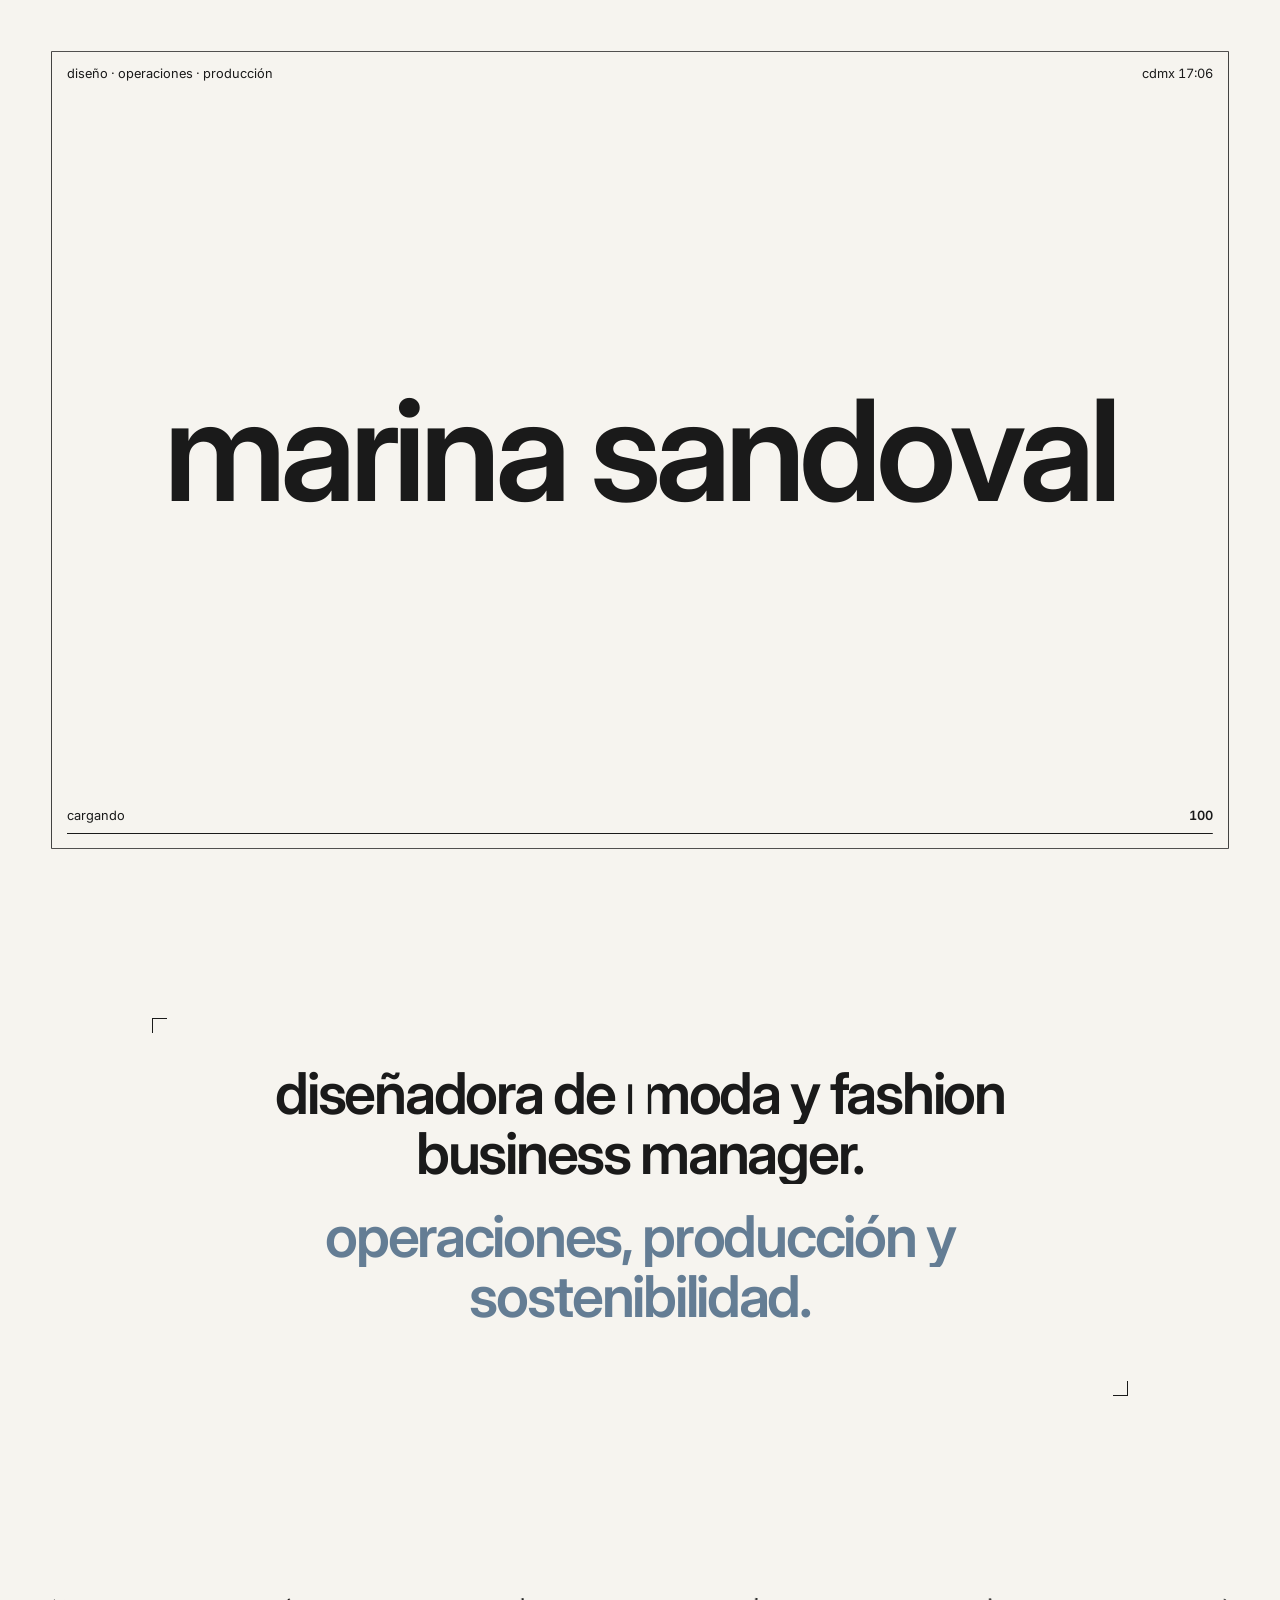
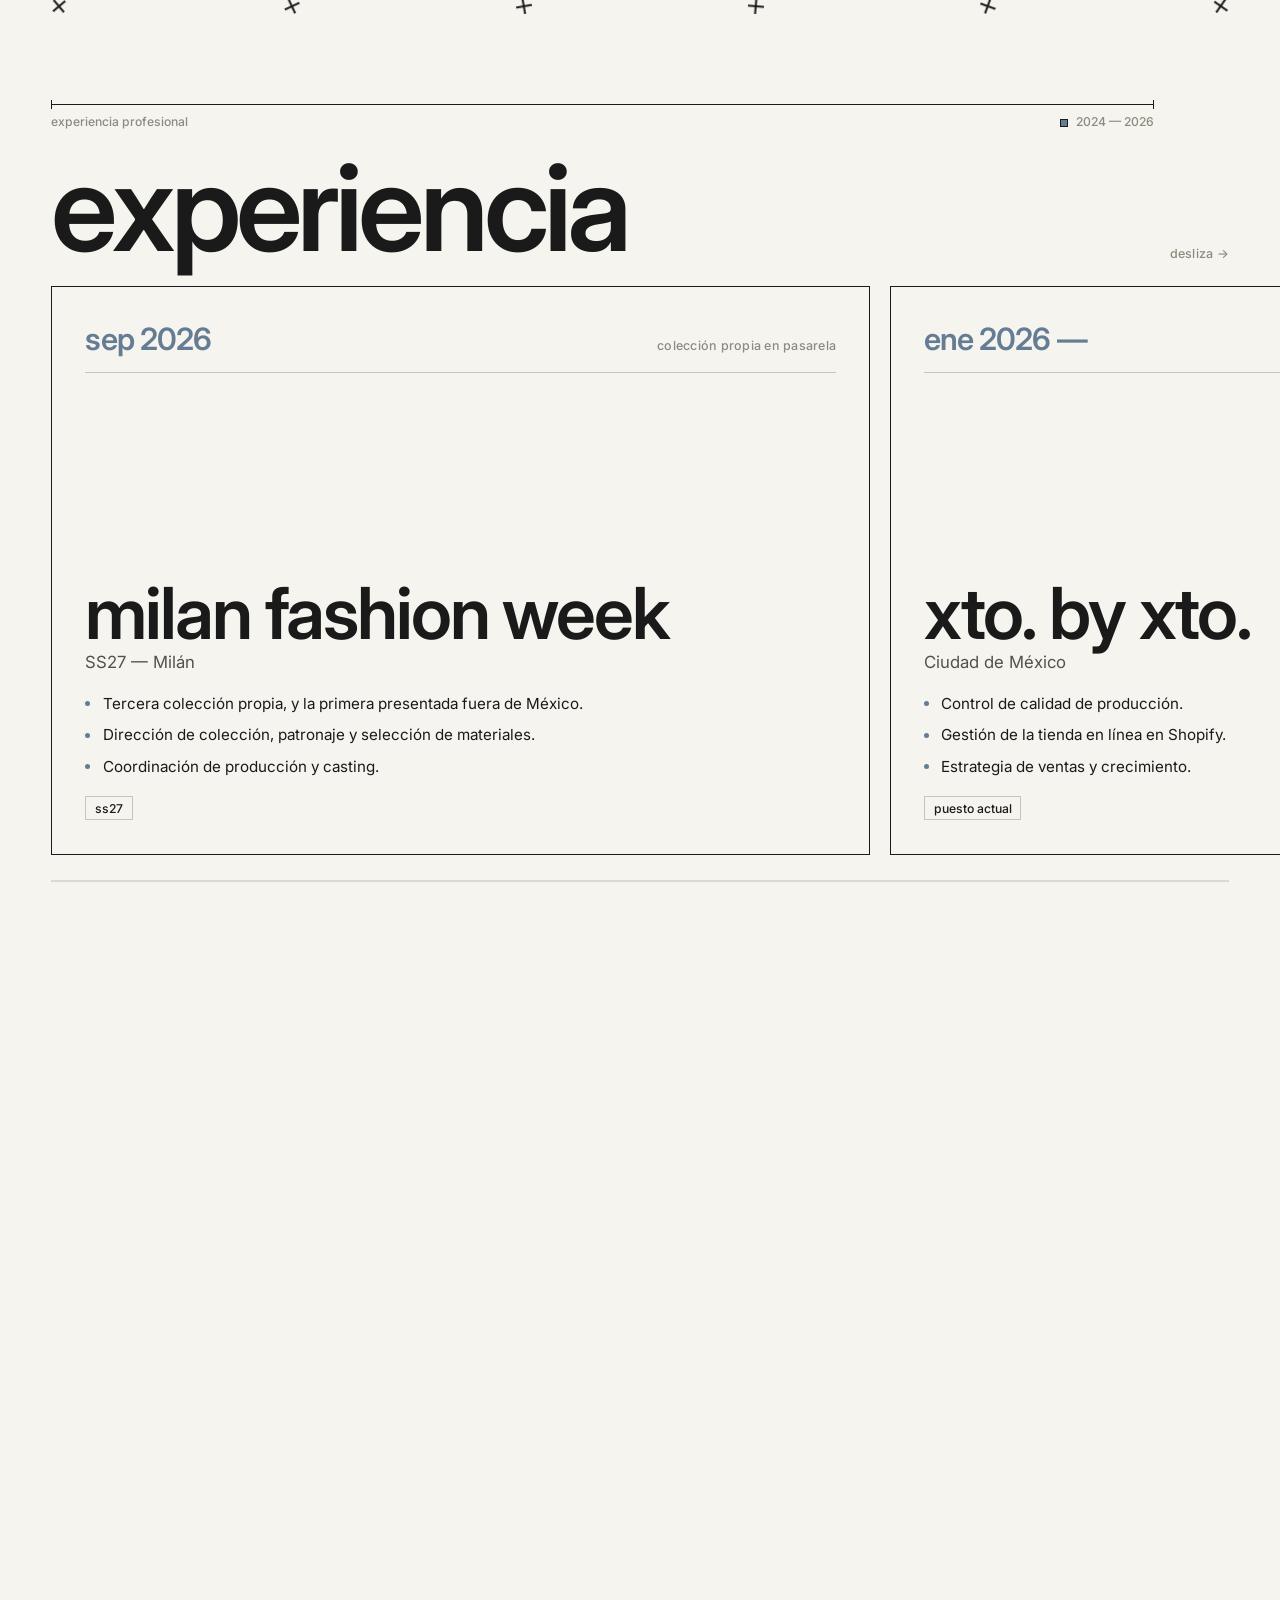
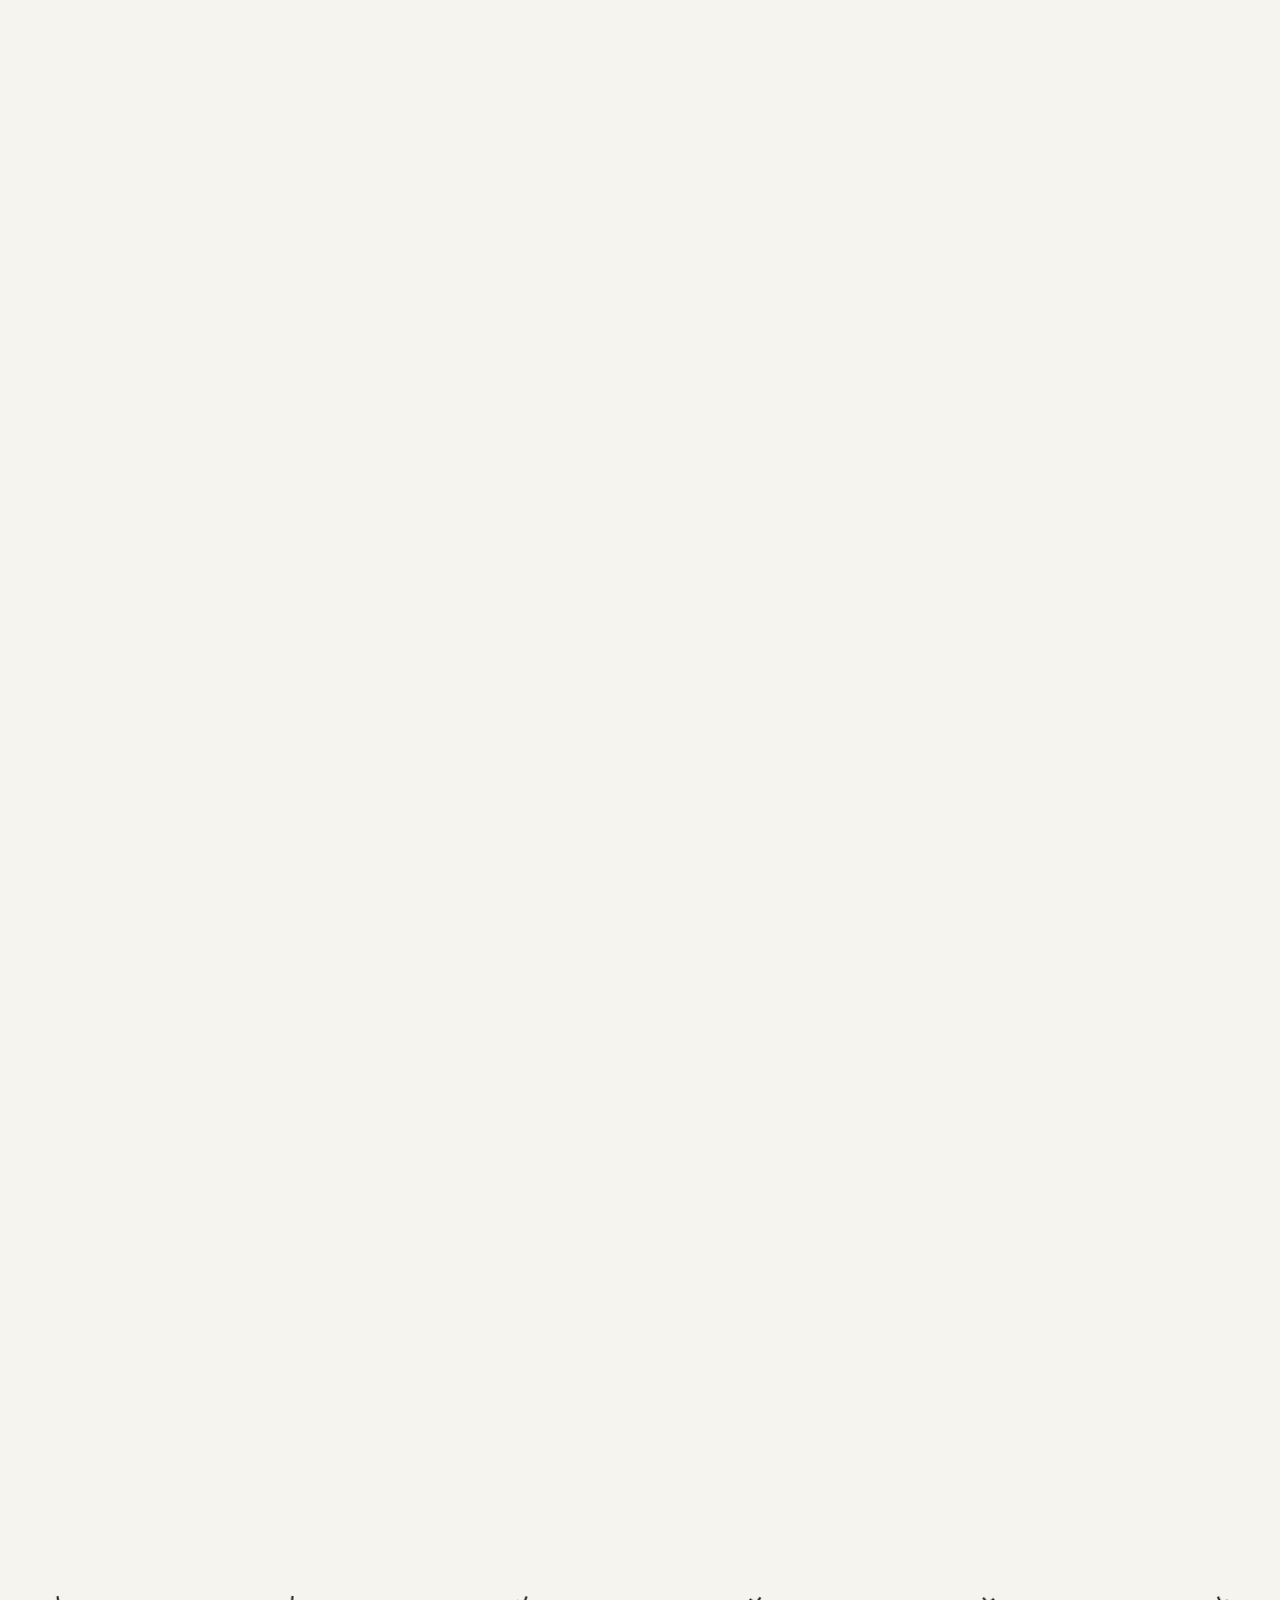
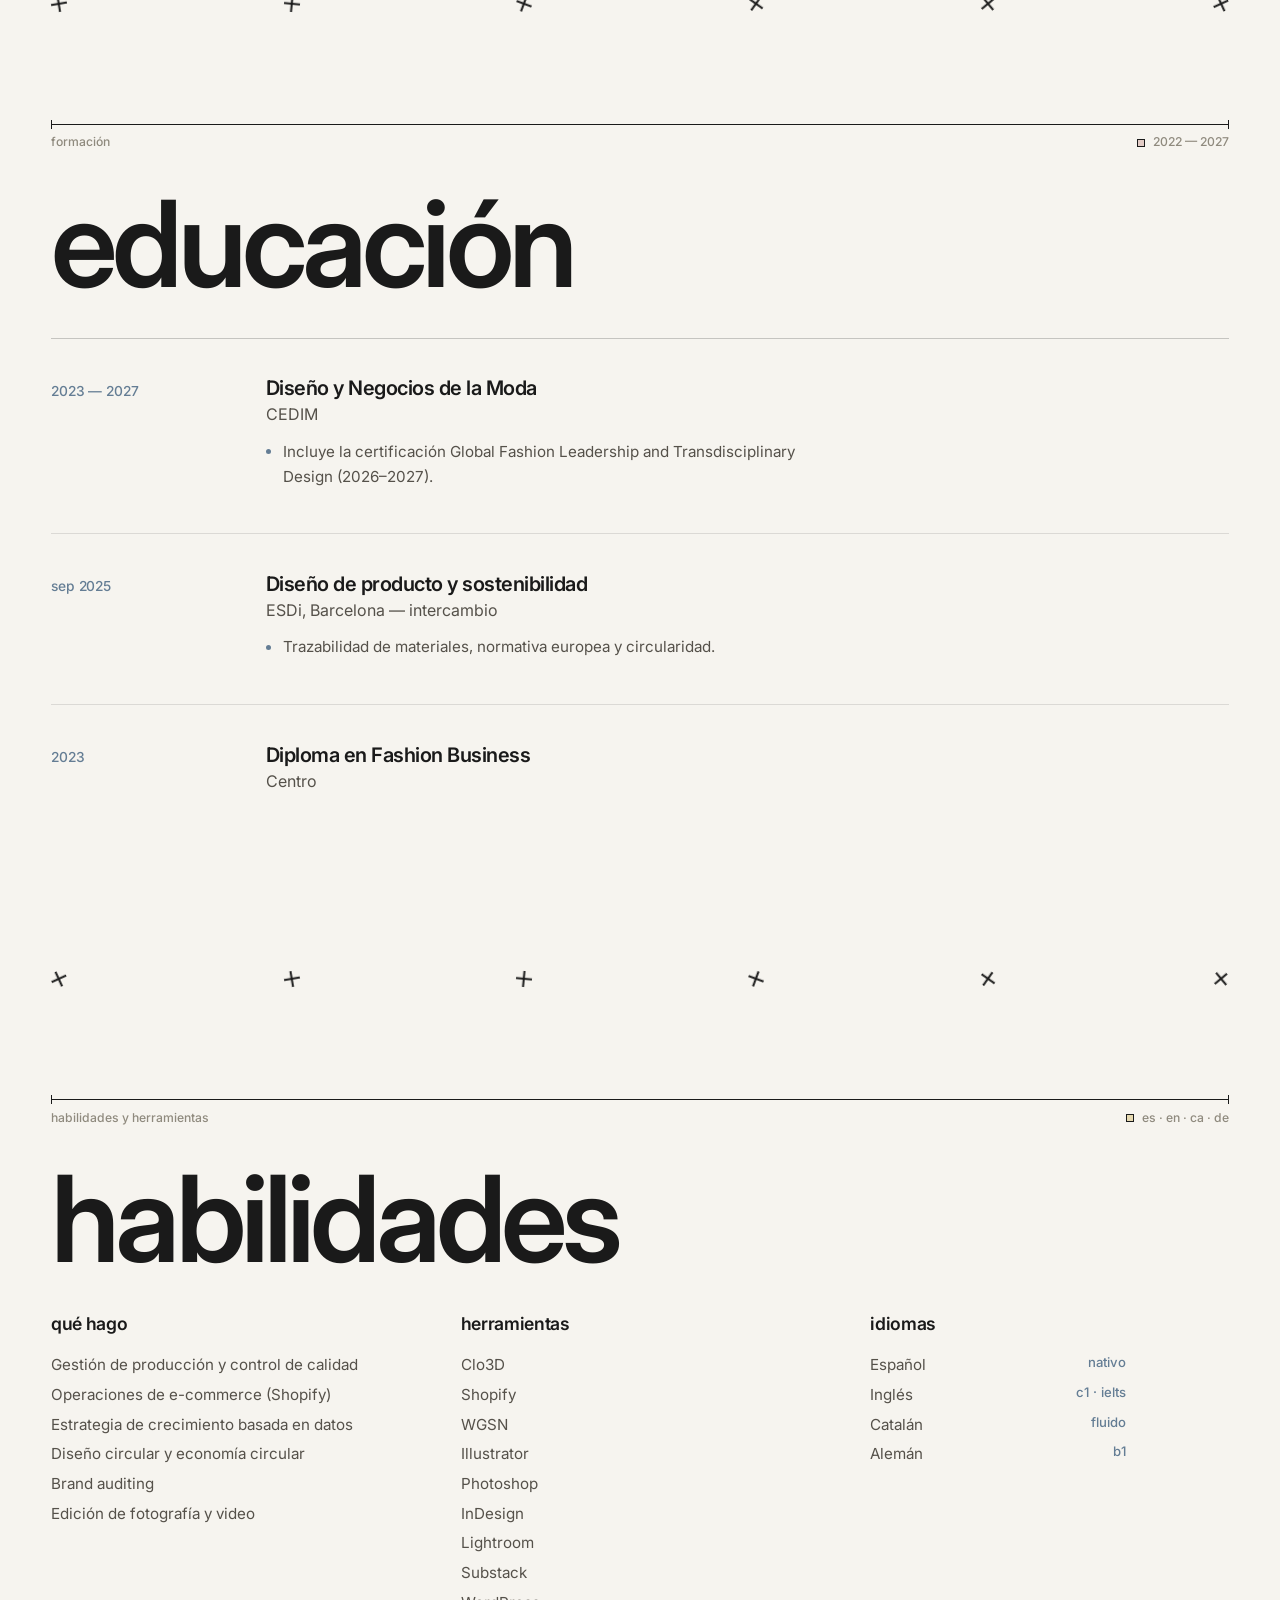
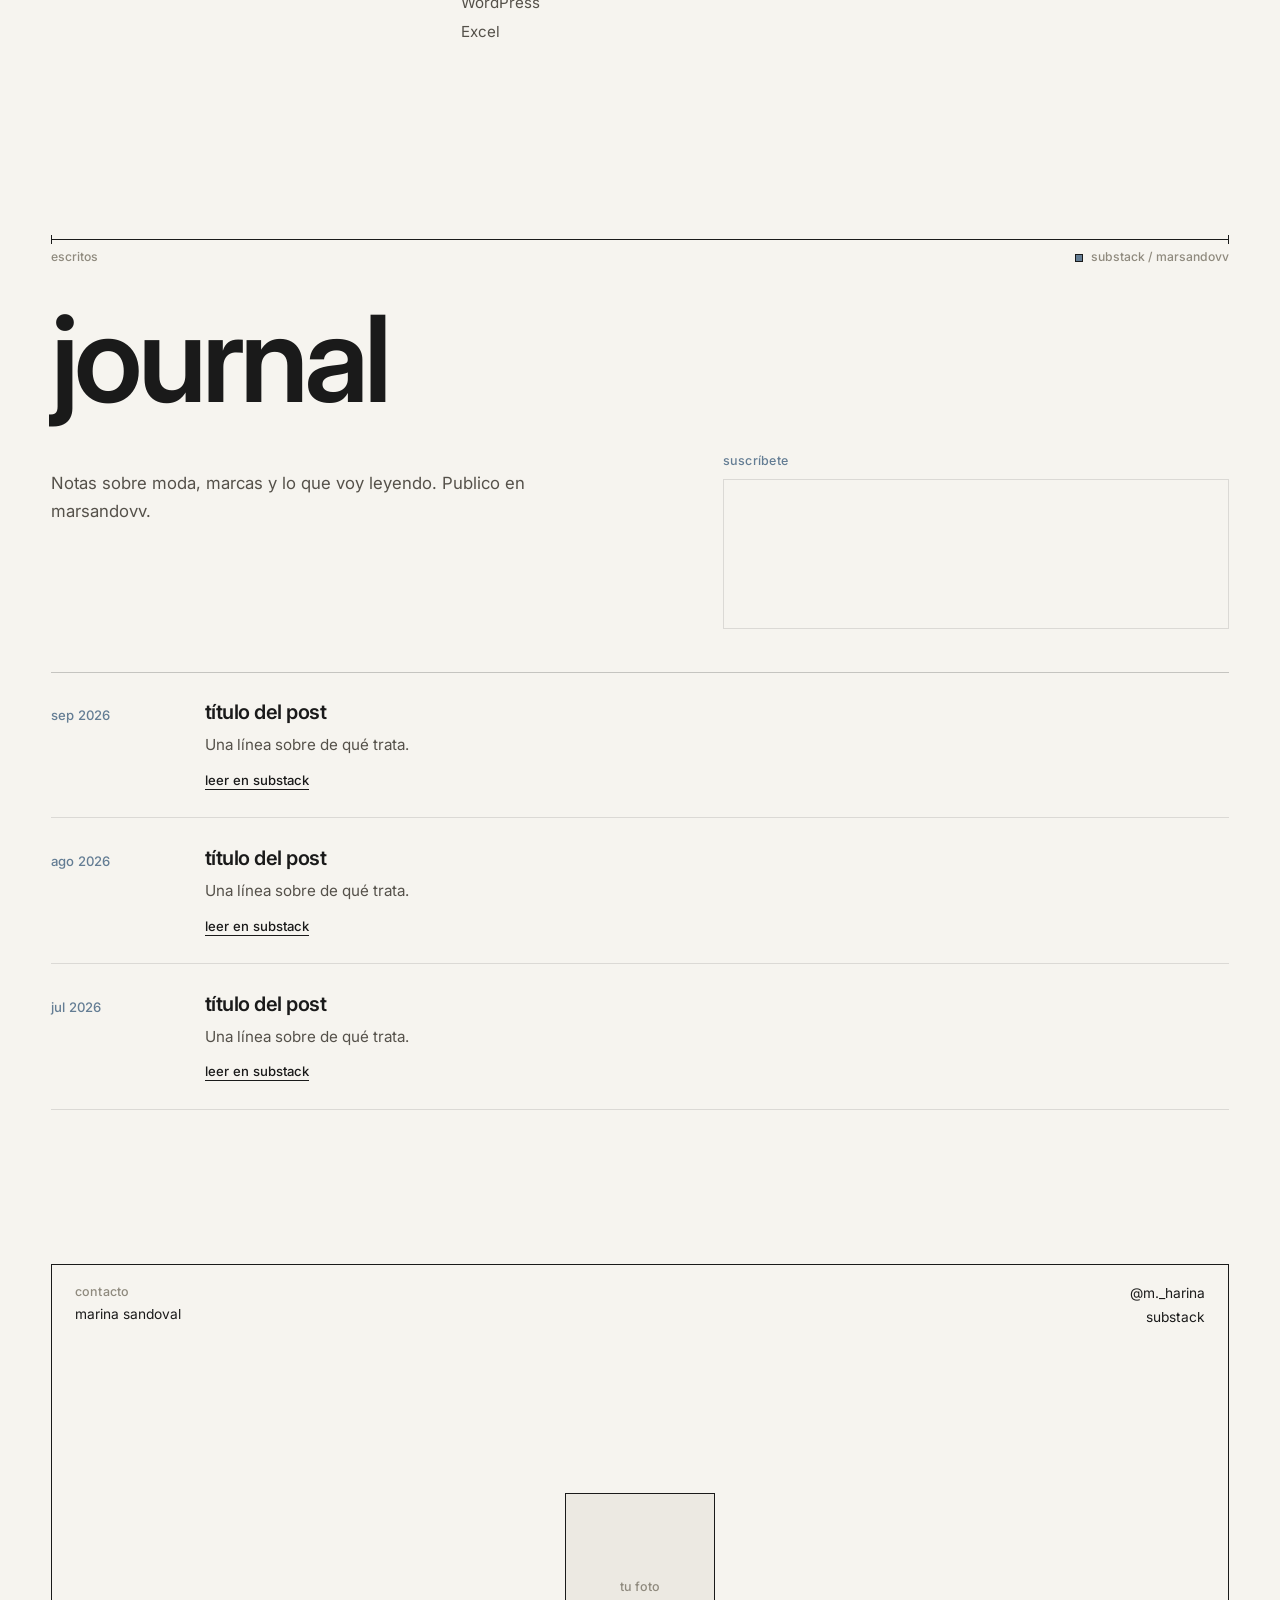
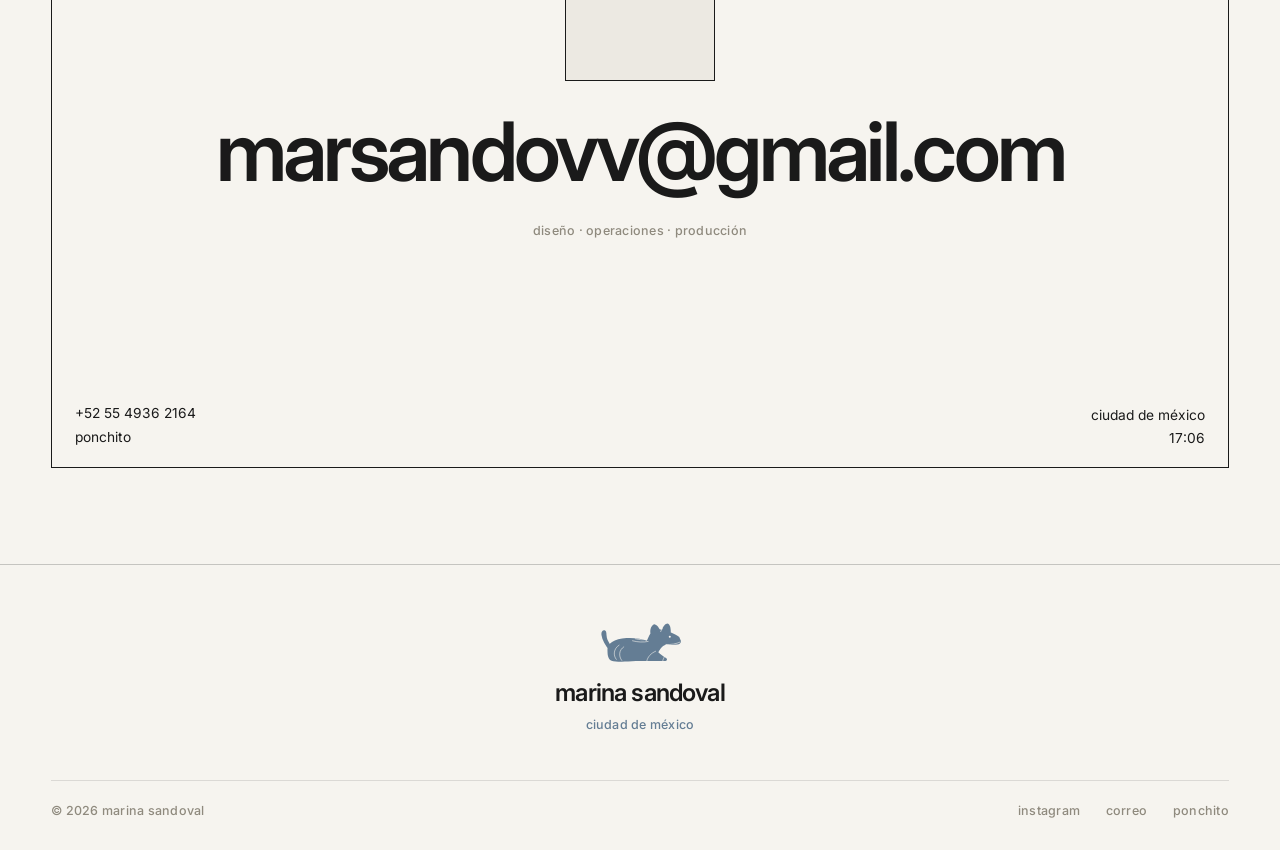
==== commit 6a370a8e: "Add files via upload" ====
--- a/index.html
+++ b/index.html
@@ -7,7 +7,7 @@
 <meta name="description" content="Marina Sandoval — diseñadora de modas. Sostenibilidad, calzado y operaciones. Ciudad de México.">
 <link rel="preconnect" href="https://fonts.googleapis.com">
 <link rel="preconnect" href="https://fonts.gstatic.com" crossorigin>
-<link href="https://fonts.googleapis.com/css2?family=Inter:wght@400;500;600&family=Sacramento&display=swap" rel="stylesheet">
+<link href="https://fonts.googleapis.com/css2?family=Inter:wght@400;500;600&display=swap" rel="stylesheet">
 <link rel="stylesheet" href="style.css">
 </head>
 <body>
@@ -33,16 +33,15 @@
   </symbol>
 </svg>
 
-<!-- INTRO: aparece una vez por visita, como spacelab -->
+<!-- INTRO: las letras llegan regadas y se juntan, como pantalla de carga -->
 <div class="intro" id="introOverlay" aria-hidden="true">
-  <div class="intro-grid"><span class="plus" style="transition-delay:0ms"><span class="plus-x"></span></span><span class="plus" style="transition-delay:40ms"><span class="plus-x"></span></span><span class="plus" style="transition-delay:80ms"><span class="plus-x"></span></span><span class="plus" style="transition-delay:120ms"><span class="plus-x"></span></span><span class="plus" style="transition-delay:160ms"><span class="plus-x"></span></span><span class="plus" style="transition-delay:200ms"><span class="plus-x"></span></span><span class="plus" style="transition-delay:240ms"><span class="plus-x"></span></span><span class="plus" style="transition-delay:60ms"><span class="plus-x"></span></span><span class="plus" style="transition-delay:100ms"><span class="plus-x"></span></span><span class="plus" style="transition-delay:140ms"><span class="plus-x"></span></span><span class="plus" style="transition-delay:180ms"><span class="plus-x"></span></span><span class="plus" style="transition-delay:220ms"><span class="plus-x"></span></span><span class="plus" style="transition-delay:260ms"><span class="plus-x"></span></span><span class="plus" style="transition-delay:300ms"><span class="plus-x"></span></span><span class="plus" style="transition-delay:120ms"><span class="plus-x"></span></span><span class="plus" style="transition-delay:160ms"><span class="plus-x"></span></span><span class="plus" style="transition-delay:200ms"><span class="plus-x"></span></span><span class="plus" style="transition-delay:240ms"><span class="plus-x"></span></span><span class="plus" style="transition-delay:280ms"><span class="plus-x"></span></span><span class="plus" style="transition-delay:320ms"><span class="plus-x"></span></span><span class="plus" style="transition-delay:360ms"><span class="plus-x"></span></span><span class="plus" style="transition-delay:180ms"><span class="plus-x"></span></span><span class="plus" style="transition-delay:220ms"><span class="plus-x"></span></span><span class="plus" style="transition-delay:260ms"><span class="plus-x"></span></span><span class="plus" style="transition-delay:300ms"><span class="plus-x"></span></span><span class="plus" style="transition-delay:340ms"><span class="plus-x"></span></span><span class="plus" style="transition-delay:380ms"><span class="plus-x"></span></span><span class="plus" style="transition-delay:420ms"><span class="plus-x"></span></span><span class="plus" style="transition-delay:240ms"><span class="plus-x"></span></span><span class="plus" style="transition-delay:280ms"><span class="plus-x"></span></span><span class="plus" style="transition-delay:320ms"><span class="plus-x"></span></span><span class="plus" style="transition-delay:360ms"><span class="plus-x"></span></span><span class="plus" style="transition-delay:400ms"><span class="plus-x"></span></span><span class="plus" style="transition-delay:440ms"><span class="plus-x"></span></span><span class="plus" style="transition-delay:480ms"><span class="plus-x"></span></span></div>
   <div class="intro-frame"></div>
-  <span class="intro-name write" id="introName">Marina Sandoval</span>
+  <span class="intro-name" id="introName">marina sandoval</span>
   <span class="intro-corner tl">diseño · operaciones · producción</span>
   <span class="intro-corner tr">cdmx <span data-clock>--:--</span></span>
-  <span class="intro-corner bl">moda — ciudad de méxico</span>
-  <button class="intro-corner br" id="introSkip" type="button" tabindex="-1">entrar ↓</button>
-  <div class="intro-bar"><i></i></div>
+  <span class="intro-corner bl">cargando</span>
+  <span class="intro-corner br intro-count" id="introCount">000</span>
+  <div class="intro-bar"><i id="introBar"></i></div>
 </div>
 
 <nav class="nav" id="siteNav">
@@ -62,10 +61,8 @@
 
 <!-- HERO -->
 <section class="hero" id="top">
-  <div class="slot" data-slot>
-    <span class="slot-hint">agregar retrato</span>
-    <input type="file" accept="image/*">
-  </div>
+  <div class="slot has-image hero-photo" role="img" aria-label="Camisa blanca sobre papel"
+       style="background-image:url('img/hero-camisa.jpg')"></div>
   <div class="hero-foot">
     <h1 class="hero-name write" id="heroName">Marina Sandoval</h1>
     <span class="label label-ink">ciudad de méxico</span>
@@ -180,6 +177,10 @@
           <span class="label label-ink">consultoría de diseño</span>
         </div>
         <div>
+          <div class="hcard-photos">
+            <img src="img/esant-01.jpg" alt="Esånt — chaqueta negra, detalle" loading="lazy">
+            <img src="img/esant-02.jpg" alt="Esånt — blusa transparente" loading="lazy">
+          </div>
           <h3 class="hcard-title">esånt</h3>
           <p class="hcard-place">Monterrey</p>
           <ul class="cv-points">
@@ -314,7 +315,7 @@
 
     <div class="corner tl">
       <span class="label label-ink">contacto</span>
-      <a href="mailto:marsandovv@gmail.com">marsandovv@gmail.com</a>
+      <span>marina sandoval</span>
     </div>
     <div class="corner tr">
       <a href="https://instagram.com/m._harina" target="_blank" rel="noopener">@m._harina</a>
@@ -330,24 +331,14 @@
     </div>
 
     <div class="stage-center">
-      <!-- el perrito sobre su cuadrícula de construcción -->
-      <figure class="plate">
-        <div class="plate-grid">
-          <svg class="plate-dog" aria-hidden="true"><use href="#dogmark"/></svg>
-        </div>
-        <div class="dim dim-v" aria-hidden="true"><span>a</span></div>
-        <div class="dim dim-h" aria-hidden="true"><span>b</span></div>
-        <figcaption class="plate-note">perro de colima, reconstruido sobre retícula. a = alto · b = largo</figcaption>
-      </figure>
-
-      <!-- tu foto -->
       <div class="me">
         <div class="slot me-photo" data-slot>
           <span class="slot-hint">tu foto</span>
           <input type="file" accept="image/*">
         </div>
-        <span class="label label-ink">marina sandoval</span>
       </div>
+      <a class="big-mail" href="mailto:marsandovv@gmail.com">marsandovv@gmail.com</a>
+      <span class="label label-ink">diseño · operaciones · producción</span>
     </div>
 
   </div>
@@ -383,48 +374,100 @@
     setInterval(tick, 10000);
   })();
 
-  /* ---------- intro: una vez por visita ---------- */
+  /* ---------- intro: letras regadas que se juntan (una vez por visita) ---------- */
   (function intro(){
     const ov = document.getElementById("introOverlay");
     const hero = document.getElementById("heroName");
     const name = document.getElementById("introName");
+    const count = document.getElementById("introCount");
+    const bar = document.getElementById("introBar");
     const reduce = window.matchMedia("(prefers-reduced-motion: reduce)").matches;
     let seen = false;
     try { seen = sessionStorage.getItem("ms-intro") === "1"; } catch(e){}
 
-    const writeHero = (instant) => {
+    const showHero = (instant) => {
       if (!hero) return;
       if (instant) hero.classList.add("no-anim");
       hero.classList.add("is-in");
     };
-
     if (!ov || seen || reduce){
       if (ov) ov.remove();
-      setTimeout(() => writeHero(reduce), 250);
+      setTimeout(() => showHero(reduce), 200);
       return;
     }
     try { sessionStorage.setItem("ms-intro", "1"); } catch(e){}
-
     document.documentElement.style.overflow = "hidden";
-    let left = false;
+
+    // cada letra en su propia caja
+    const text = name.textContent;
+    name.textContent = "";
+    const letters = [];
+    Array.from(text).forEach(ch => {
+      if (ch === " "){ name.appendChild(document.createTextNode(" ")); return; }
+      const s = document.createElement("span");
+      s.className = "il";
+      s.textContent = ch;
+      name.appendChild(s);
+      letters.push(s);
+    });
+
+    const SCATTER = 650;   // ms regadas antes de juntarse
+    const GATHER  = 1500;  // ms que tardan en juntarse
+    const TOTAL   = 3400;  // ms hasta que sube la cortina
+    let left = false, raf;
+
     const leave = () => {
       if (left) return;
       left = true;
-      writeHero(true);
+      cancelAnimationFrame(raf);
+      showHero(true);
       ov.classList.add("is-leaving");
       document.documentElement.style.overflow = "";
       setTimeout(() => ov.remove(), 1100);
     };
 
-    requestAnimationFrame(() => ov.classList.add("is-on"));
+    const start = () => {
+      const vw = window.innerWidth, vh = window.innerHeight;
+      const rand = (a, b) => a + Math.random() * (b - a);
+      // posición final de cada letra → la mando a un punto al azar de la pantalla
+      letters.forEach(l => {
+        const r = l.getBoundingClientRect();
+        const cx = r.left + r.width / 2, cy = r.top + r.height / 2;
+        const tx = rand(0.08, 0.92) * vw - cx;
+        const ty = rand(0.14, 0.86) * vh - cy;
+        l.style.transform = "translate(" + tx + "px," + ty + "px) rotate(" + rand(-40, 40) + "deg) scale(" + rand(0.55, 0.9) + ")";
+      });
+      name.classList.add("is-ready");
+      ov.classList.add("is-on");
+      name.getBoundingClientRect();
+
+      // se juntan, cada una con su propio retraso
+      setTimeout(() => {
+        letters.forEach((l, i) => {
+          const d = Math.round(rand(0, 260) + i * 20);
+          l.style.transition = "transform " + GATHER + "ms cubic-bezier(.7,0,.15,1) " + d + "ms";
+          l.style.transform = "none";
+        });
+      }, SCATTER);
+
+      // contador y línea de carga
+      const t0 = performance.now();
+      const step = (now) => {
+        const p = Math.min(1, (now - t0) / (TOTAL - 450));
+        const e = 1 - Math.pow(1 - p, 2);
+        count.textContent = String(Math.round(e * 100)).padStart(3, "0");
+        bar.style.transform = "scaleX(" + e + ")";
+        if (p < 1) raf = requestAnimationFrame(step);
+      };
+      raf = requestAnimationFrame(step);
+      setTimeout(leave, TOTAL);
+    };
+
     const fontsReady = (document.fonts && document.fonts.ready) ? document.fonts.ready : Promise.resolve();
-    Promise.race([fontsReady, new Promise(r => setTimeout(r, 900))]).then(() => {
-      setTimeout(() => name.classList.add("is-in"), 350);
-    });
-    const timer = setTimeout(leave, 3300);
-    const skip = () => { clearTimeout(timer); leave(); };
+    Promise.race([fontsReady, new Promise(r => setTimeout(r, 900))]).then(start);
+
     ["click","wheel","touchstart","keydown"].forEach(ev =>
-      window.addEventListener(ev, skip, { once:true, passive:true }));
+      window.addEventListener(ev, () => leave(), { once:true, passive:true }));
   })();
 
   /* ---------- EDITA AQUÍ: tus posts ---------- */
--- a/style.css
+++ b/style.css
@@ -1,13 +1,12 @@
 /* ============================================================
    Marina Sandoval / Ponchito
-   Títulos: Figtree 800, minúscula, grande.
-   Texto:   Spectral, serif.
+   Tipografía: Inter en todo el sitio.
+   El logo de Ponchito conserva su Helvetica.
    ============================================================ */
 
 :root{
   --paper:#f6f4ef;
   --ph:#ece9e2;                /* marco vacío, neutro */
-  --grid:rgba(26,26,26,0.055); /* cuadrícula de construcción */
   --ink:#1a1a1a;
   --ink-mid:#55514a;
   --ink-faint:#8f8a7e;
@@ -18,7 +17,6 @@
   --rule-faint:rgba(26,26,26,0.12);
   --gutter:clamp(1.25rem,4vw,3.5rem);
   --sans:"Inter","Helvetica Neue",Arial,sans-serif;
-  --hand:"Sacramento","Snell Roundhand","Segoe Script",cursive;
 }
 
 *{box-sizing:border-box;}
@@ -84,9 +82,9 @@
   border-bottom:1px solid var(--rule-faint);
 }
 .nav-mark{
-  display:flex;align-items:center;gap:0.6rem;
-  font-family:var(--hand);font-weight:400;
-  font-size:1.75rem;line-height:1;letter-spacing:0;text-transform:none;
+  display:flex;align-items:center;gap:0.55rem;
+  font-family:var(--sans);font-weight:600;
+  font-size:0.95rem;line-height:1;letter-spacing:-0.02em;text-transform:lowercase;
 }
 .nav-mark .brand-mark{text-transform:none;letter-spacing:normal;}
 .nav-dog{width:30px;height:17px;color:var(--blue);flex:none;}
@@ -134,11 +132,10 @@
   padding:0 var(--gutter) 1.8rem;
 }
 .hero-name{
-  font-family:var(--hand);font-weight:400;
-  font-size:clamp(3.6rem,12vw,10rem);line-height:1;letter-spacing:0;
-  text-transform:none;margin:0;
-  /* espacio para los lazos de la letra, que se salen de la caja */
-  padding:0.12em 0.35em 0.28em 0.1em;margin:-0.12em -0.35em -0.28em -0.1em;
+  font-family:var(--sans);font-weight:600;
+  font-size:clamp(3rem,10vw,8.5rem);line-height:0.9;letter-spacing:-0.045em;
+  text-transform:lowercase;margin:0;
+  padding:0.05em 0.1em 0.12em 0;margin:-0.05em -0.1em -0.12em 0;
 }
 
 /* ---------- intro / manifiesto ---------- */
@@ -283,7 +280,8 @@
   background:var(--ph);
 }
 .film{position:absolute;inset:0;}
-.film video{width:100%;height:100%;object-fit:cover;}
+.film video{width:100%;height:100%;object-fit:cover;display:block;}
+.film::after{content:"";position:absolute;inset:0;background:rgba(18,16,14,0.38);}
 .brand-mark{
   position:relative;z-index:2;display:flex;align-items:center;justify-content:center;
   color:var(--ink);
@@ -418,8 +416,8 @@
 .crest{display:flex;flex-direction:column;align-items:center;gap:0.7rem;padding:3.4rem 0 3rem;}
 .crest-dog{width:88px;height:51px;color:var(--blue);}
 .crest-name{
-  font-family:var(--hand);font-weight:400;
-  font-size:2.8rem;line-height:1;letter-spacing:0;text-transform:none;
+  font-family:var(--sans);font-weight:600;
+  font-size:1.5rem;line-height:1;letter-spacing:-0.035em;text-transform:lowercase;
 }
 .brand-mark.crest-mark{font-size:17px;color:var(--ink);}
 .crest-mark .ring{border-width:0.08em;}
@@ -494,11 +492,6 @@
   padding:clamp(1.4rem,2.6vw,2.4rem);
   border:1px solid var(--ink);
   background-color:var(--paper);
-  background-image:
-    linear-gradient(var(--grid) 1px, transparent 1px),
-    linear-gradient(90deg, var(--grid) 1px, transparent 1px);
-  background-size:32px 32px;
-  background-position:-1px -1px;
 }
 .hcard-top{
   display:flex;justify-content:space-between;align-items:baseline;gap:1rem;
@@ -589,14 +582,6 @@
 .crop::before{top:-8px;left:-8px;border-width:1px 0 0 1px;}
 .crop::after{bottom:-8px;right:-8px;border-width:0 1px 1px 0;}
 
-/* cuadrícula de construcción detrás del título de la intro */
-#intro{
-  background-image:
-    linear-gradient(var(--grid) 1px, transparent 1px),
-    linear-gradient(90deg, var(--grid) 1px, transparent 1px);
-  background-size:40px 40px;
-  background-position:center top;
-}
 #intro .manifesto-inner{padding:2.4rem 1rem;}
 
 @media (prefers-reduced-motion:reduce){
@@ -626,43 +611,23 @@
 .corner.br{bottom:1.2rem;right:1.4rem;text-align:right;align-items:flex-end;}
 
 .stage-center{
-  display:flex;align-items:flex-end;gap:clamp(1.5rem,4vw,3.5rem);
-  flex-wrap:wrap;justify-content:center;
-}
-.plate{position:relative;margin:0;padding:0 2.6rem 2.6rem 0;}
-.plate-grid{
-  width:min(52vw,560px);aspect-ratio:12/7;
-  border:1px solid var(--ink);
-  background-image:
-    linear-gradient(rgba(26,26,26,0.16) 1px, transparent 1px),
-    linear-gradient(90deg, rgba(26,26,26,0.16) 1px, transparent 1px);
-  background-size:calc(100% / 12) calc(100% / 7);
-  display:flex;align-items:center;justify-content:center;
-}
-.plate-dog{width:78%;height:78%;color:var(--blue);}
-/* líneas de cota con sus remates */
-.dim{position:absolute;font-family:var(--sans);font-size:0.72rem;color:var(--ink);}
-.dim-v{top:0;bottom:2.6rem;right:0.9rem;width:1px;background:var(--ink);}
-.dim-v::before,.dim-v::after{content:"";position:absolute;left:-5px;width:11px;height:1px;background:var(--ink);}
-.dim-v::before{top:0;} .dim-v::after{bottom:0;}
-.dim-v span{position:absolute;top:50%;left:-0.25rem;transform:translate(-100%,-50%);padding-right:0.3rem;background:var(--paper);}
-.dim-h{left:0;right:2.6rem;bottom:0.9rem;height:1px;background:var(--ink);}
-.dim-h::before,.dim-h::after{content:"";position:absolute;top:-5px;width:1px;height:11px;background:var(--ink);}
-.dim-h::before{left:0;} .dim-h::after{right:0;}
-.dim-h span{position:absolute;left:50%;top:0;transform:translate(-50%,-50%);padding:0 0.4rem;background:var(--paper);}
-.plate-note{
-  position:absolute;left:0;bottom:-1.6rem;
-  font-family:var(--sans);font-size:0.72rem;color:var(--ink-faint);text-transform:lowercase;
-}
+  display:flex;flex-direction:column;align-items:center;gap:2rem;text-align:center;
+}
+.big-mail{
+  font-family:var(--sans);font-weight:600;
+  font-size:clamp(1.9rem,6.4vw,6.2rem);line-height:0.95;letter-spacing:-0.045em;
+  border-bottom:1px solid transparent;
+}
+.big-mail:hover{border-color:var(--ink);}
 .me{display:flex;flex-direction:column;gap:0.6rem;}
-.me-photo{width:132px;aspect-ratio:4/5;border:1px solid var(--ink);}
+.me{align-items:center;}
+.me-photo{width:150px;aspect-ratio:4/5;border:1px solid var(--ink);}
 
 @media (max-width:760px){
   .stage-frame{flex-direction:column;padding:6.5rem 1.2rem;min-height:auto;}
   .corner{position:static;align-items:flex-start !important;text-align:left !important;margin-bottom:1rem;}
   .stage-frame{display:block;}
   .stage-center{margin:2rem 0;justify-content:flex-start;}
-  .plate-grid{width:calc(100vw - 7rem);}
 }
 
 /* ---------- hora de cdmx en la esquina ---------- */
@@ -680,43 +645,42 @@
 @keyframes pulse{50%{opacity:0.25;}}
 @media (prefers-reduced-motion:reduce){ .clock::before{animation:none;} }
 
-/* ---------- intro (spacelab) ---------- */
+/* ---------- intro: las letras llegan regadas y se juntan ---------- */
 .intro{
   position:fixed;inset:0;z-index:500;
   background:var(--paper);
   display:flex;align-items:center;justify-content:center;
+  overflow:hidden;
   transition:transform 1.05s cubic-bezier(.76,0,.24,1);
 }
 .intro.is-leaving{transform:translateY(-100%);}
-.intro-grid{
-  position:absolute;inset:clamp(1.2rem,4vw,3.2rem);
-  display:grid;grid-template-columns:repeat(7,1fr);grid-template-rows:repeat(5,1fr);
-  place-items:center;pointer-events:none;
-}
-.intro-grid .plus{transform:scale(0) rotate(-90deg);transition:transform .7s cubic-bezier(.3,1.4,.5,1);}
-.intro.is-on .intro-grid .plus{transform:scale(1) rotate(0deg);}
-.intro-grid .plus-x::before,.intro-grid .plus-x::after{background:var(--ink-faint);}
 .intro-frame{
   position:absolute;inset:clamp(1.2rem,4vw,3.2rem);border:1px solid var(--ink);
   clip-path:inset(0 100% 100% 0);transition:clip-path 1.4s cubic-bezier(.6,0,.2,1) .1s;
+  pointer-events:none;
 }
 .intro.is-on .intro-frame{clip-path:inset(0 0 0 0);}
 .intro-name{
-  position:relative;z-index:2;
-  font-family:var(--hand);font-size:clamp(4rem,14vw,12rem);line-height:1;
-  padding:0.15em 0.4em 0.3em 0.15em;background:var(--paper);
-}
+  position:relative;z-index:2;white-space:nowrap;
+  font-family:var(--sans);font-weight:600;
+  font-size:clamp(3rem,11vw,10rem);line-height:1;letter-spacing:-0.045em;
+  text-transform:lowercase;
+  visibility:hidden;
+}
+.intro-name.is-ready{visibility:visible;}
+.intro-name .il{display:inline-block;will-change:transform;}
 .intro-corner{
   position:absolute;z-index:2;
   font-family:var(--sans);font-size:0.8rem;color:var(--ink);text-transform:lowercase;
-  opacity:0;transition:opacity .5s ease .5s;
   font-variant-numeric:tabular-nums;
+  opacity:0;transition:opacity .4s ease .3s;
 }
 .intro.is-on .intro-corner{opacity:1;}
 .intro-corner.tl{top:calc(clamp(1.2rem,4vw,3.2rem) + 0.9rem);left:calc(clamp(1.2rem,4vw,3.2rem) + 1rem);}
 .intro-corner.tr{top:calc(clamp(1.2rem,4vw,3.2rem) + 0.9rem);right:calc(clamp(1.2rem,4vw,3.2rem) + 1rem);}
 .intro-corner.bl{bottom:calc(clamp(1.2rem,4vw,3.2rem) + 1.6rem);left:calc(clamp(1.2rem,4vw,3.2rem) + 1rem);}
 .intro-corner.br{bottom:calc(clamp(1.2rem,4vw,3.2rem) + 1.6rem);right:calc(clamp(1.2rem,4vw,3.2rem) + 1rem);}
+.intro-count{font-weight:600;}
 .intro-bar{
   position:absolute;z-index:2;height:1px;background:var(--rule);
   left:calc(clamp(1.2rem,4vw,3.2rem) + 1rem);right:calc(clamp(1.2rem,4vw,3.2rem) + 1rem);
@@ -725,13 +689,14 @@
 .intro-bar i{
   position:absolute;inset:0;background:var(--ink);
   transform:scaleX(0);transform-origin:left center;
-  transition:transform 2.5s cubic-bezier(.4,0,.2,1);
-}
-.intro.is-on .intro-bar i{transform:scaleX(1);}
+}
 
 @media (max-width:760px){
-  .nav-mark{font-size:1.4rem;white-space:nowrap;}
+  .nav-mark{white-space:nowrap;}
   .clock{margin:0 1rem 0 auto;font-size:0.76rem;}
-  .plate{margin-bottom:3.2rem;}
-  .plate-note{max-width:30ch;bottom:-2.9rem;}
-}
+}
+
+/* ---------- fotos dentro de una tarjeta de experiencia ---------- */
+.hcard-photos{display:flex;gap:0.8rem;margin:1.6rem 0 0.4rem;}
+.hcard-photos img{height:clamp(7rem,17vh,11rem);width:auto;display:block;border:1px solid var(--rule);}
+.hero-photo{background-position:50% 42%;}
